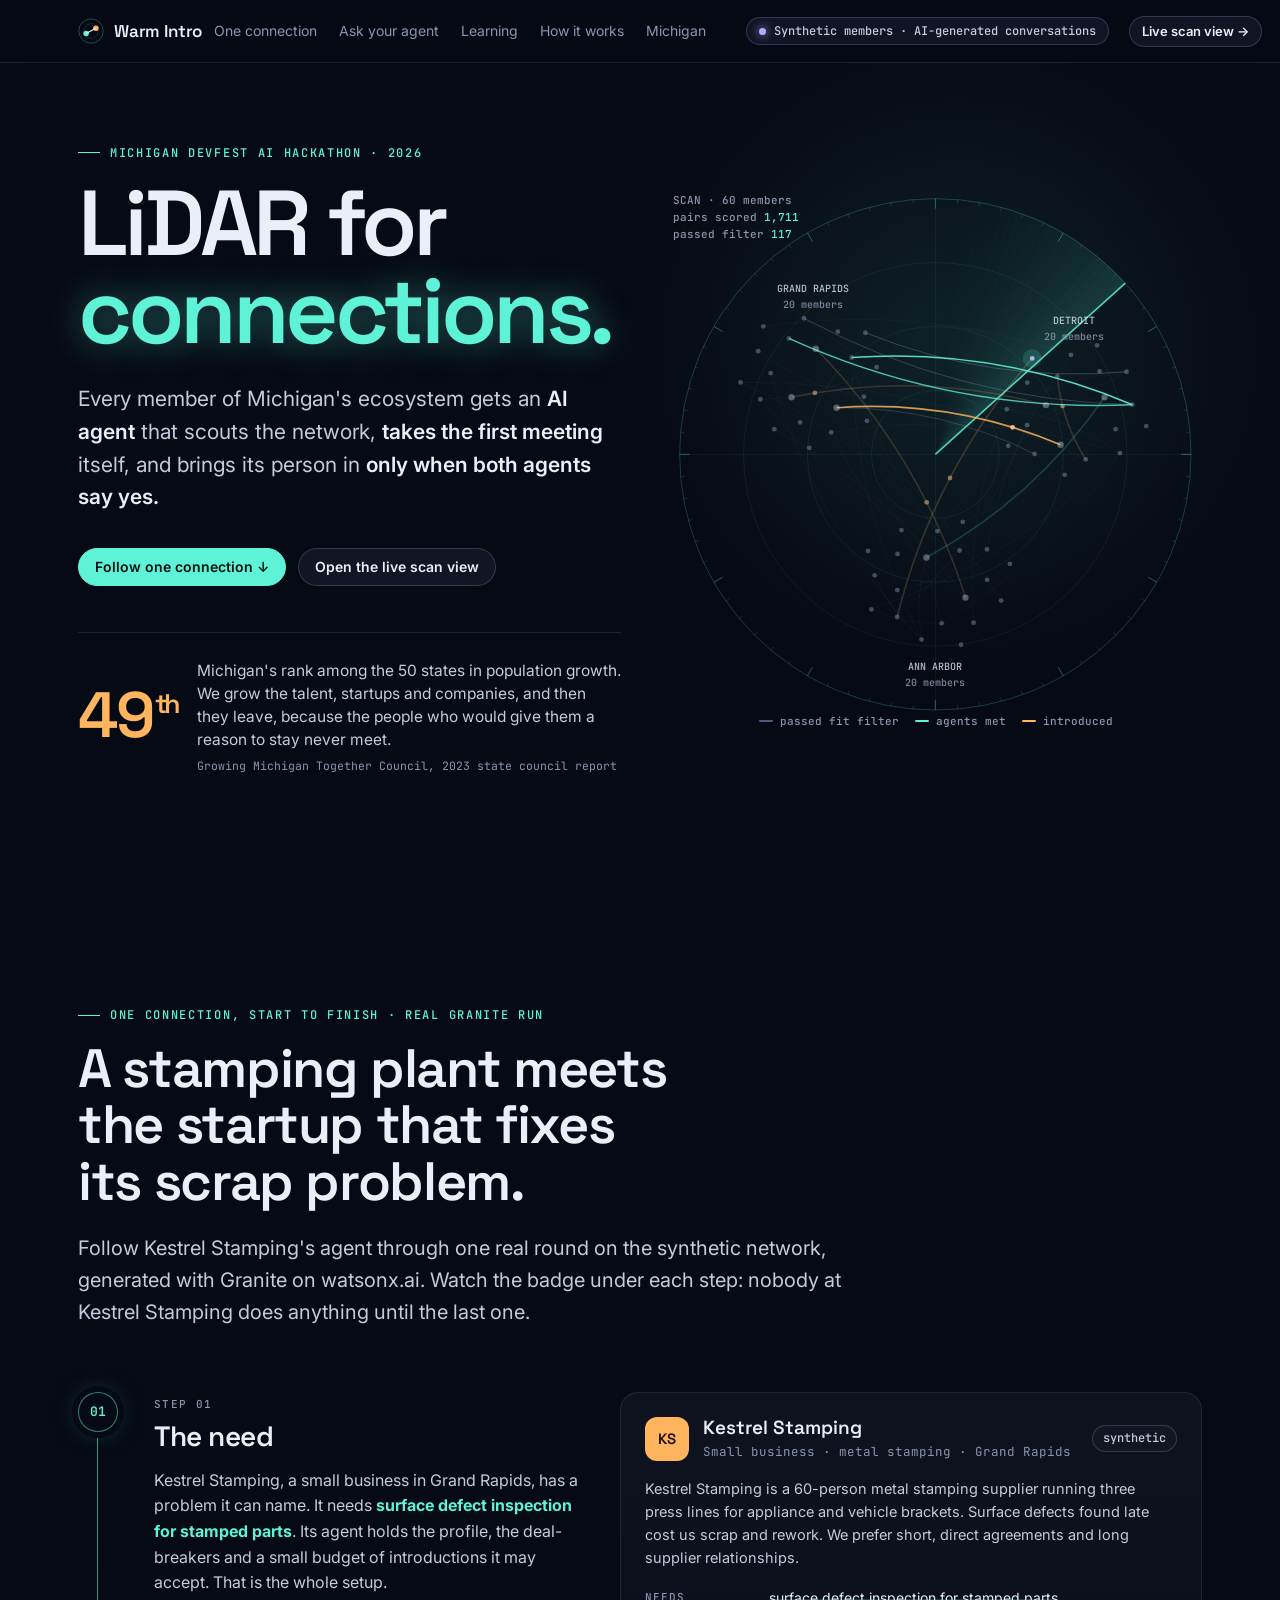
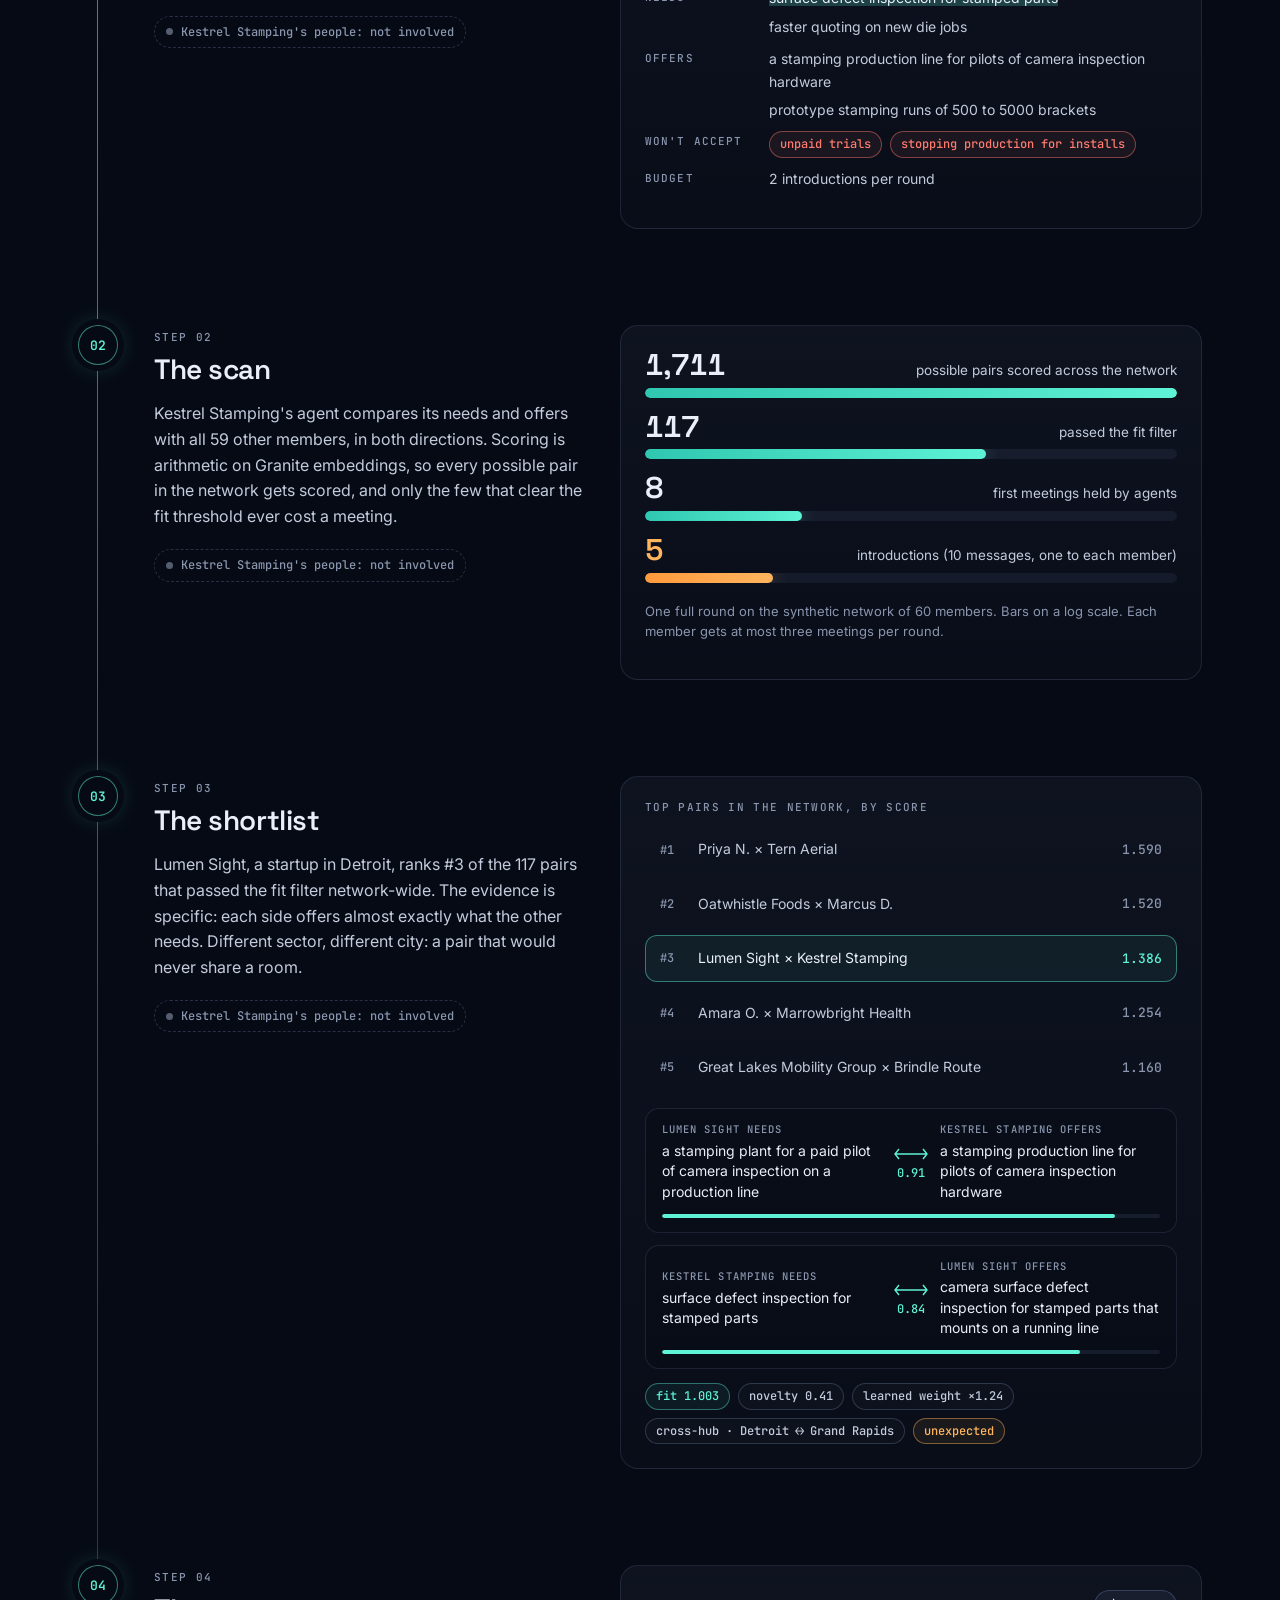
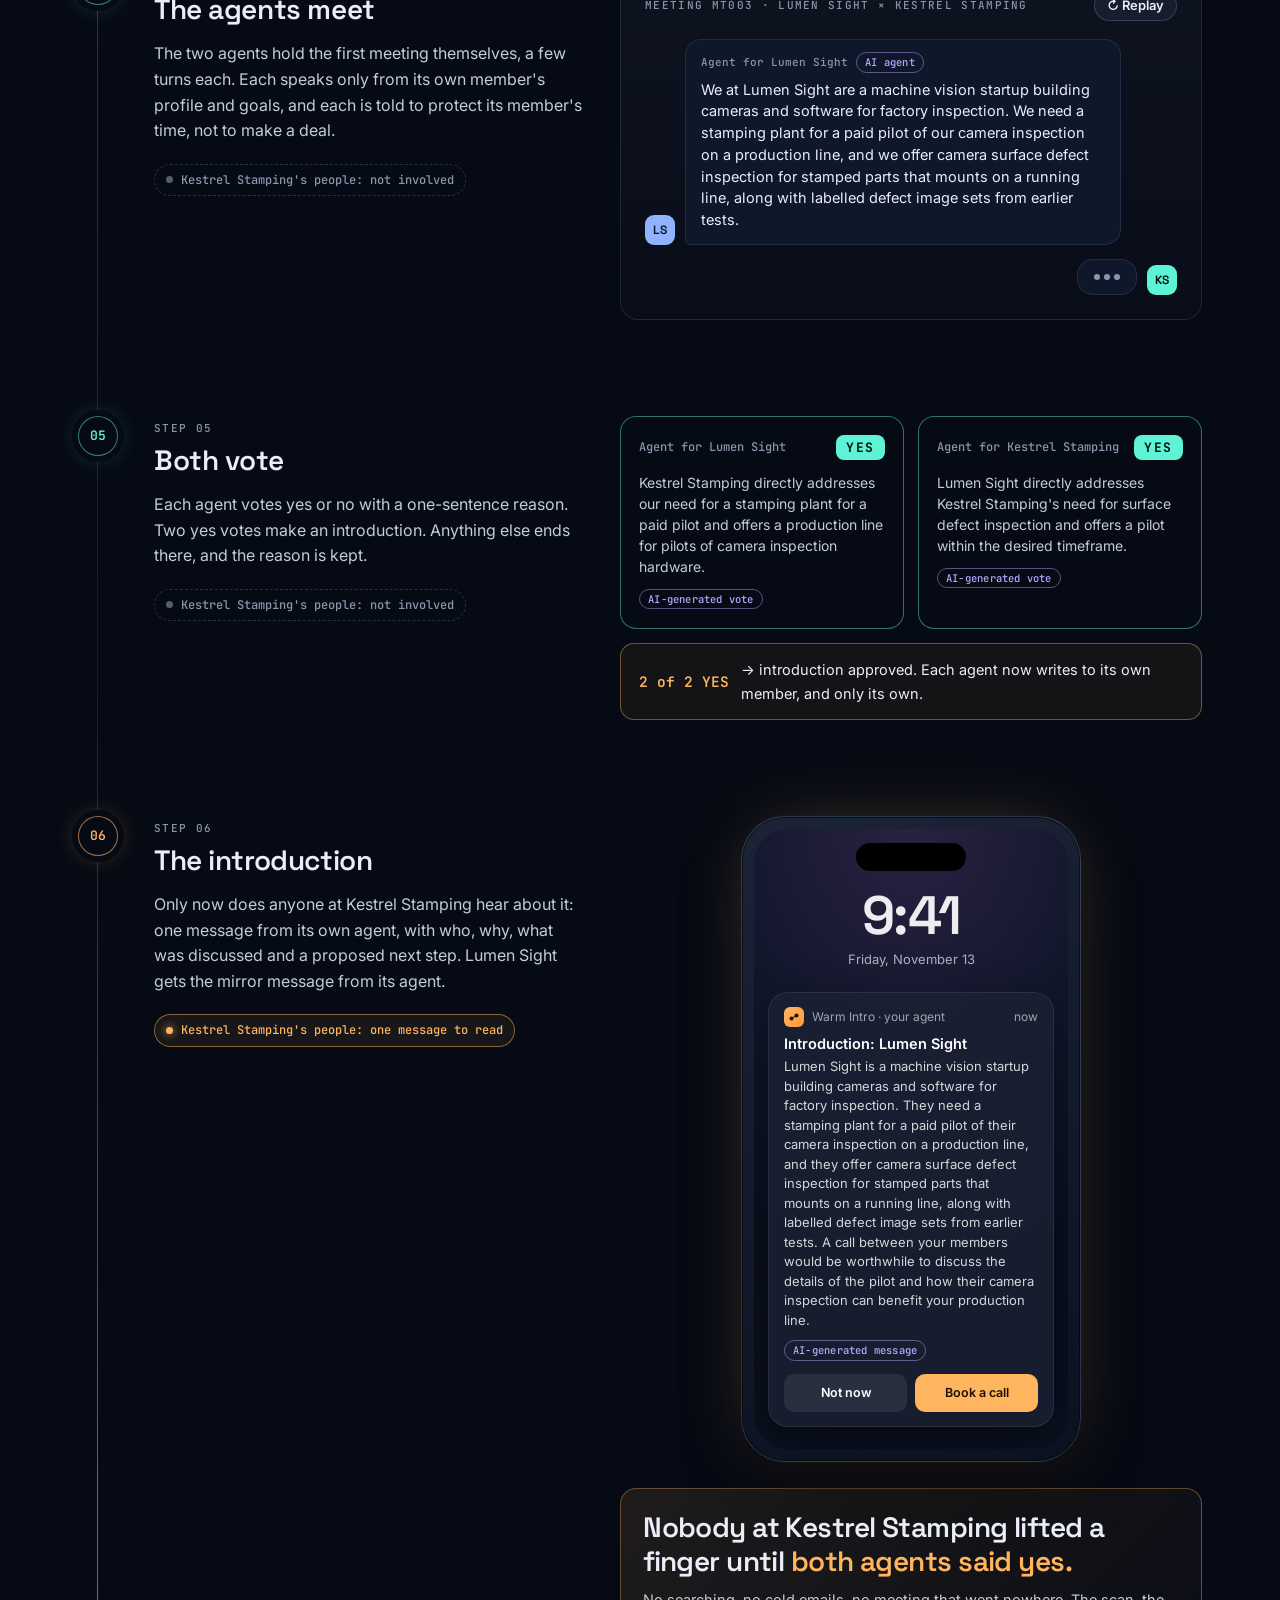
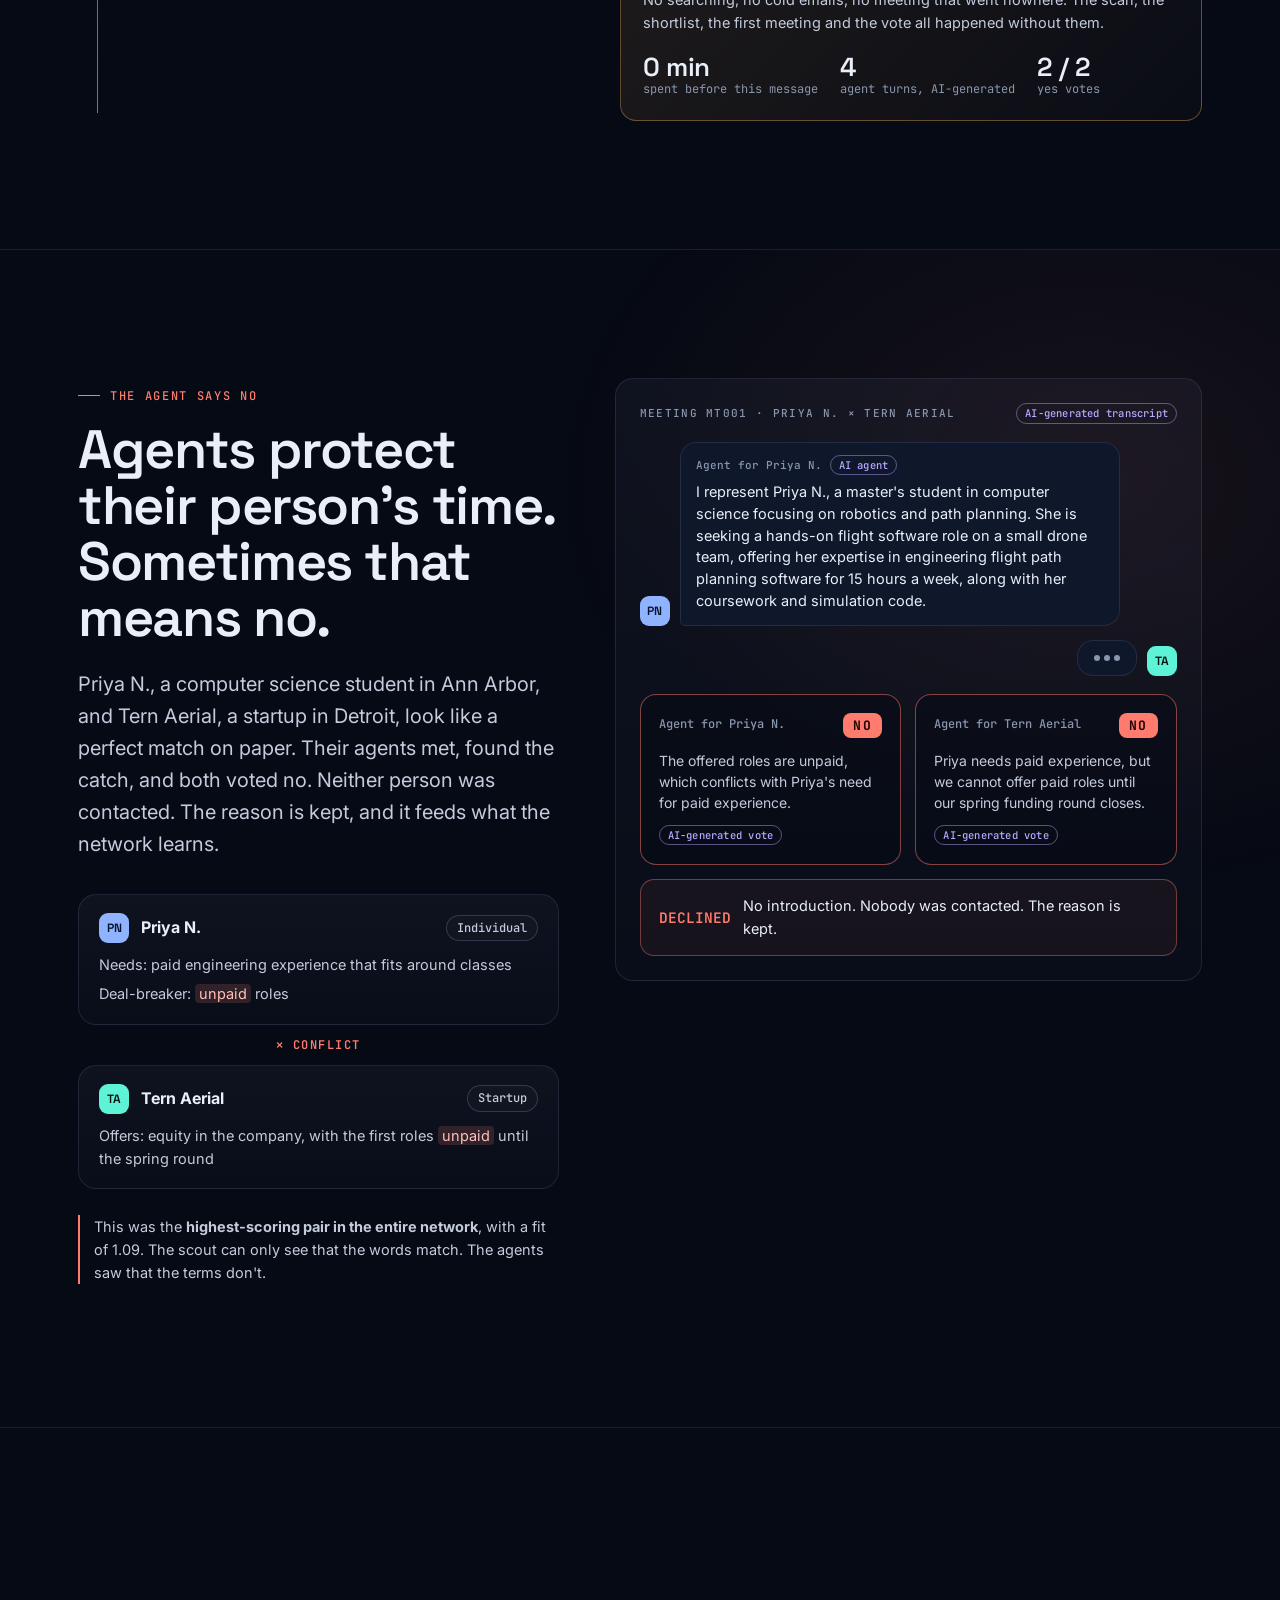
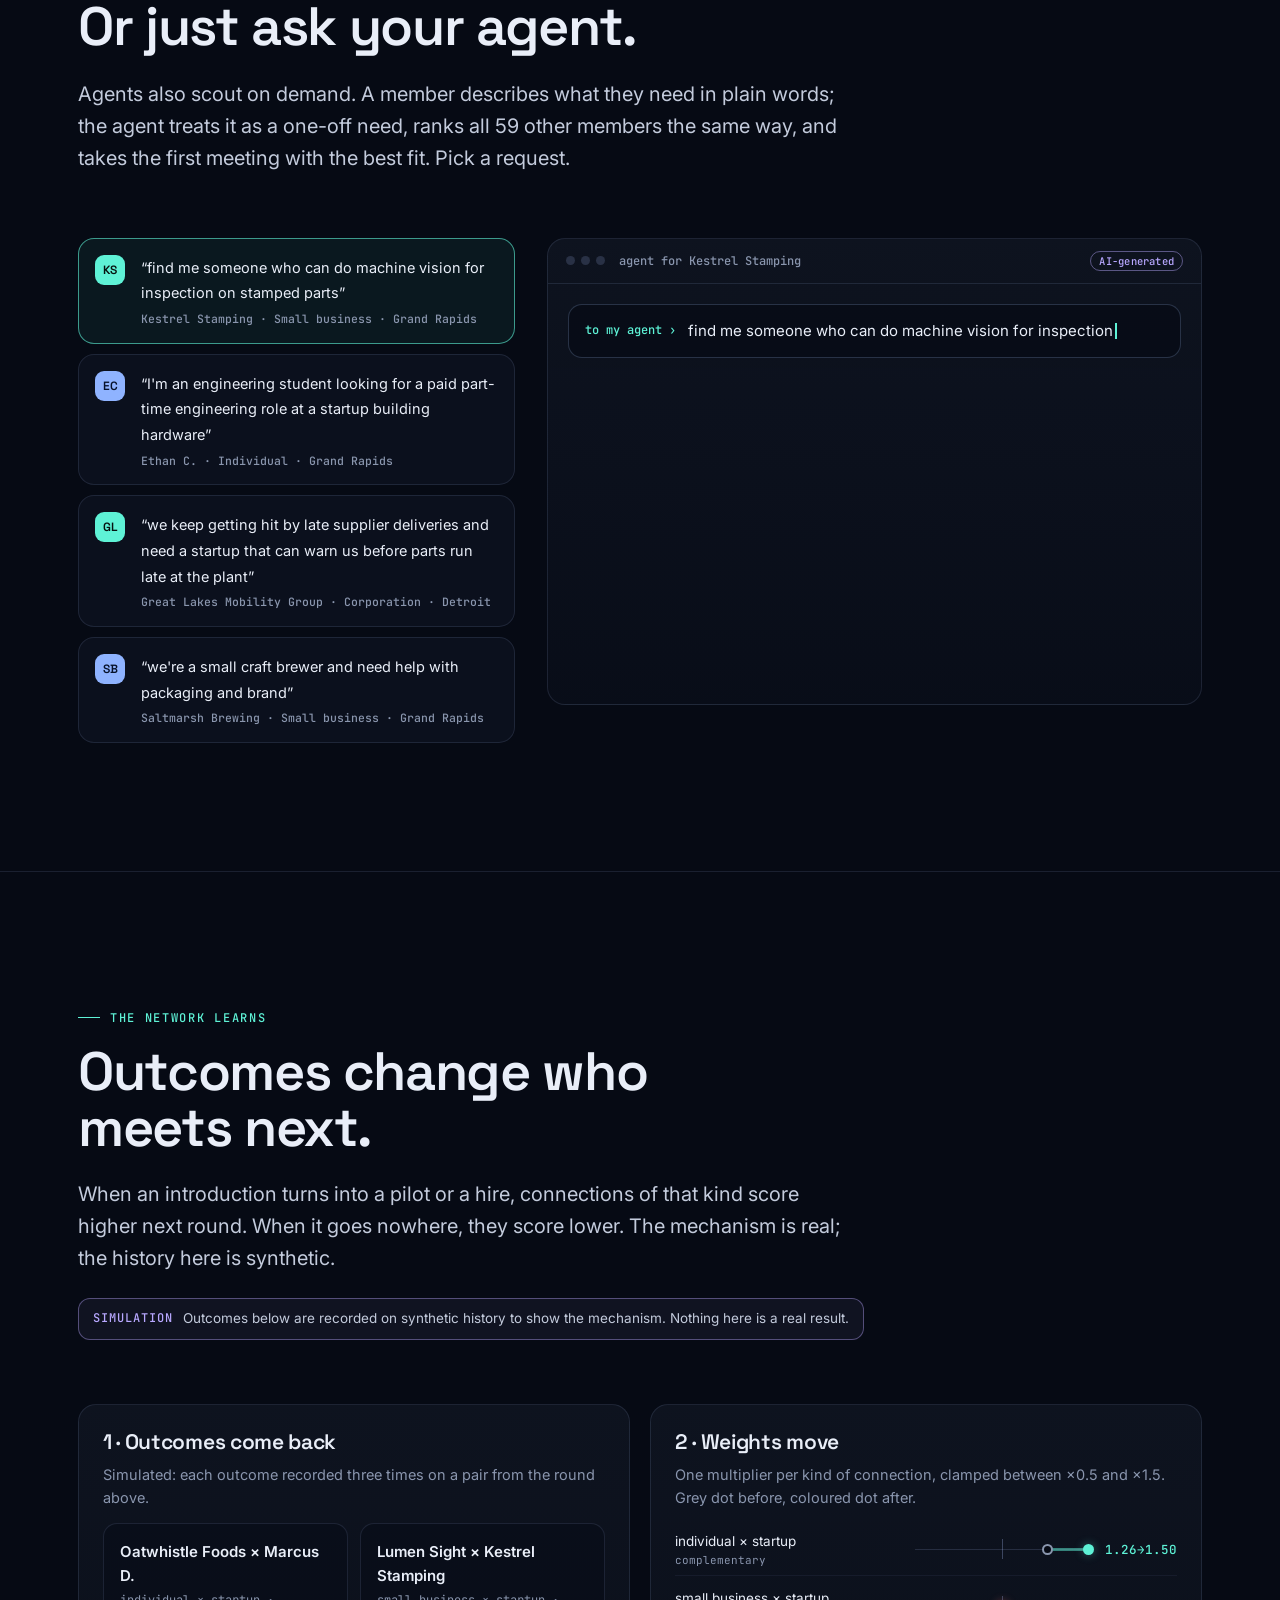
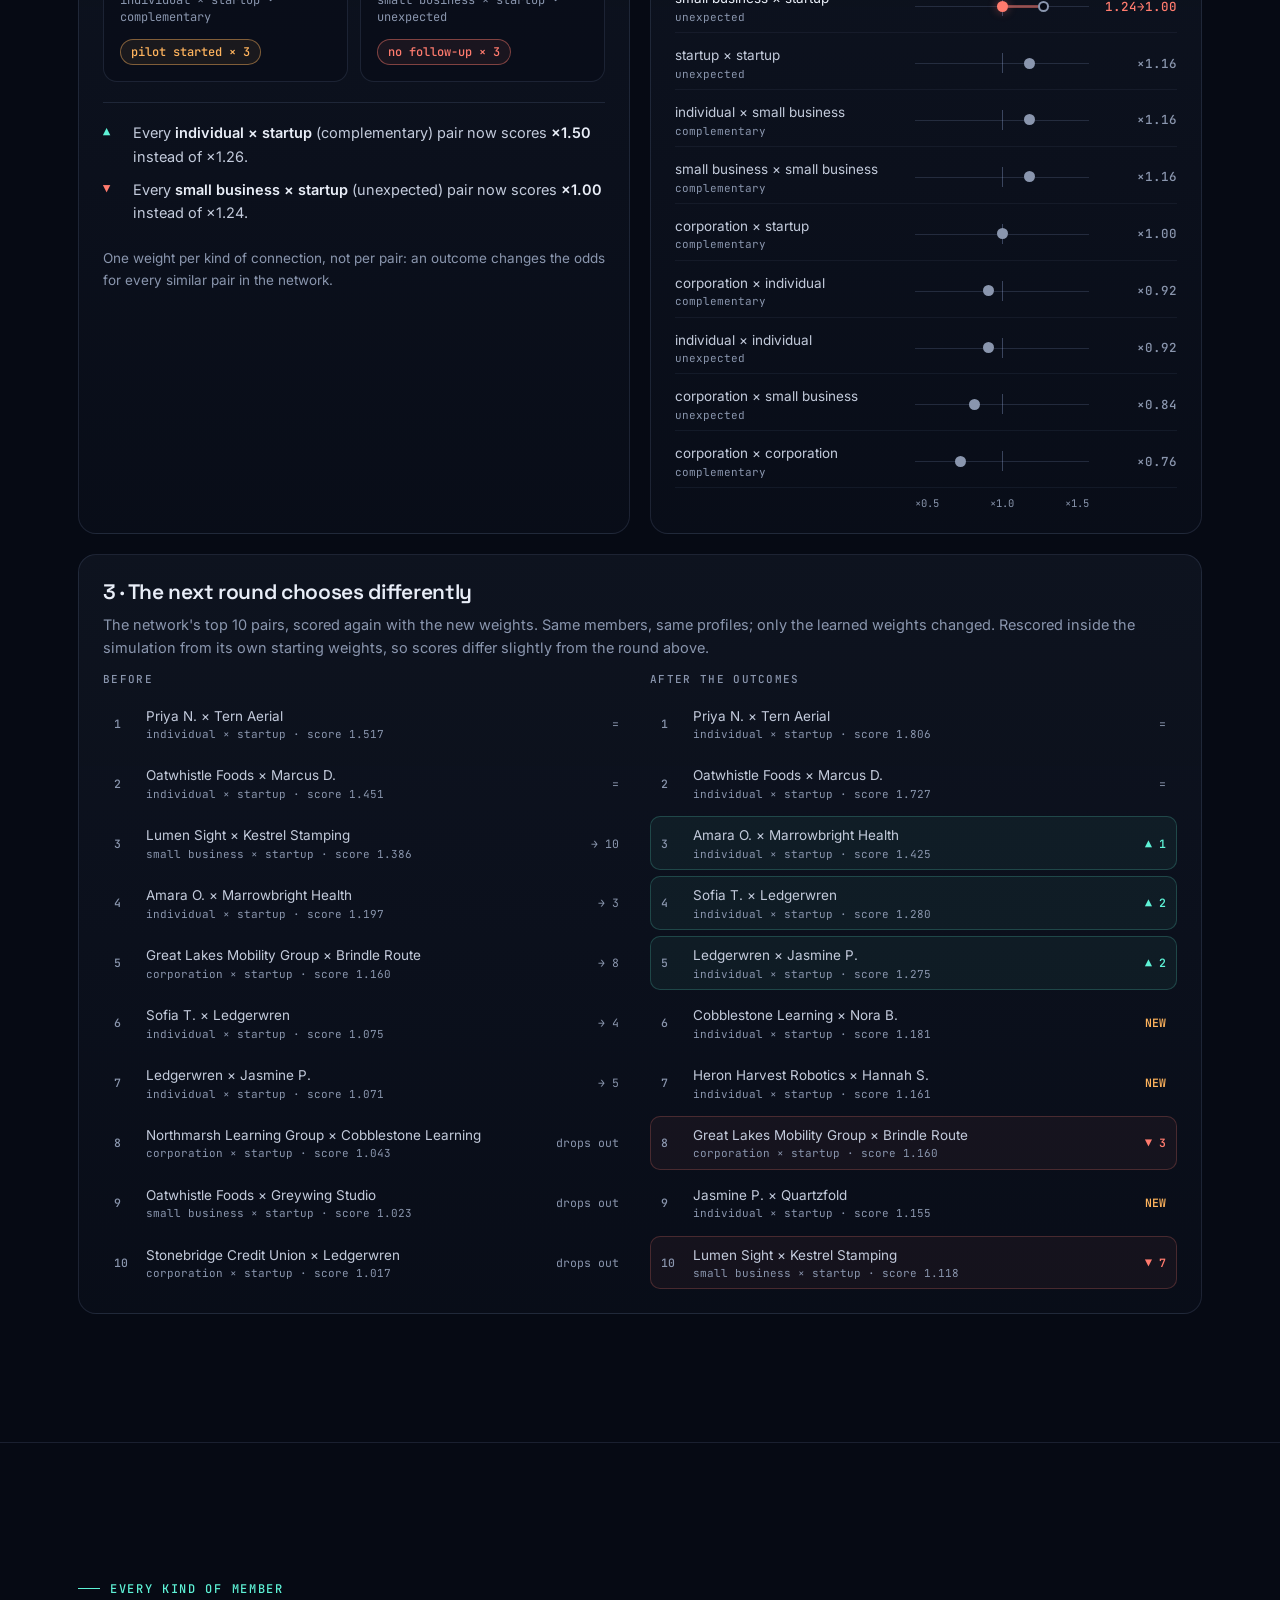
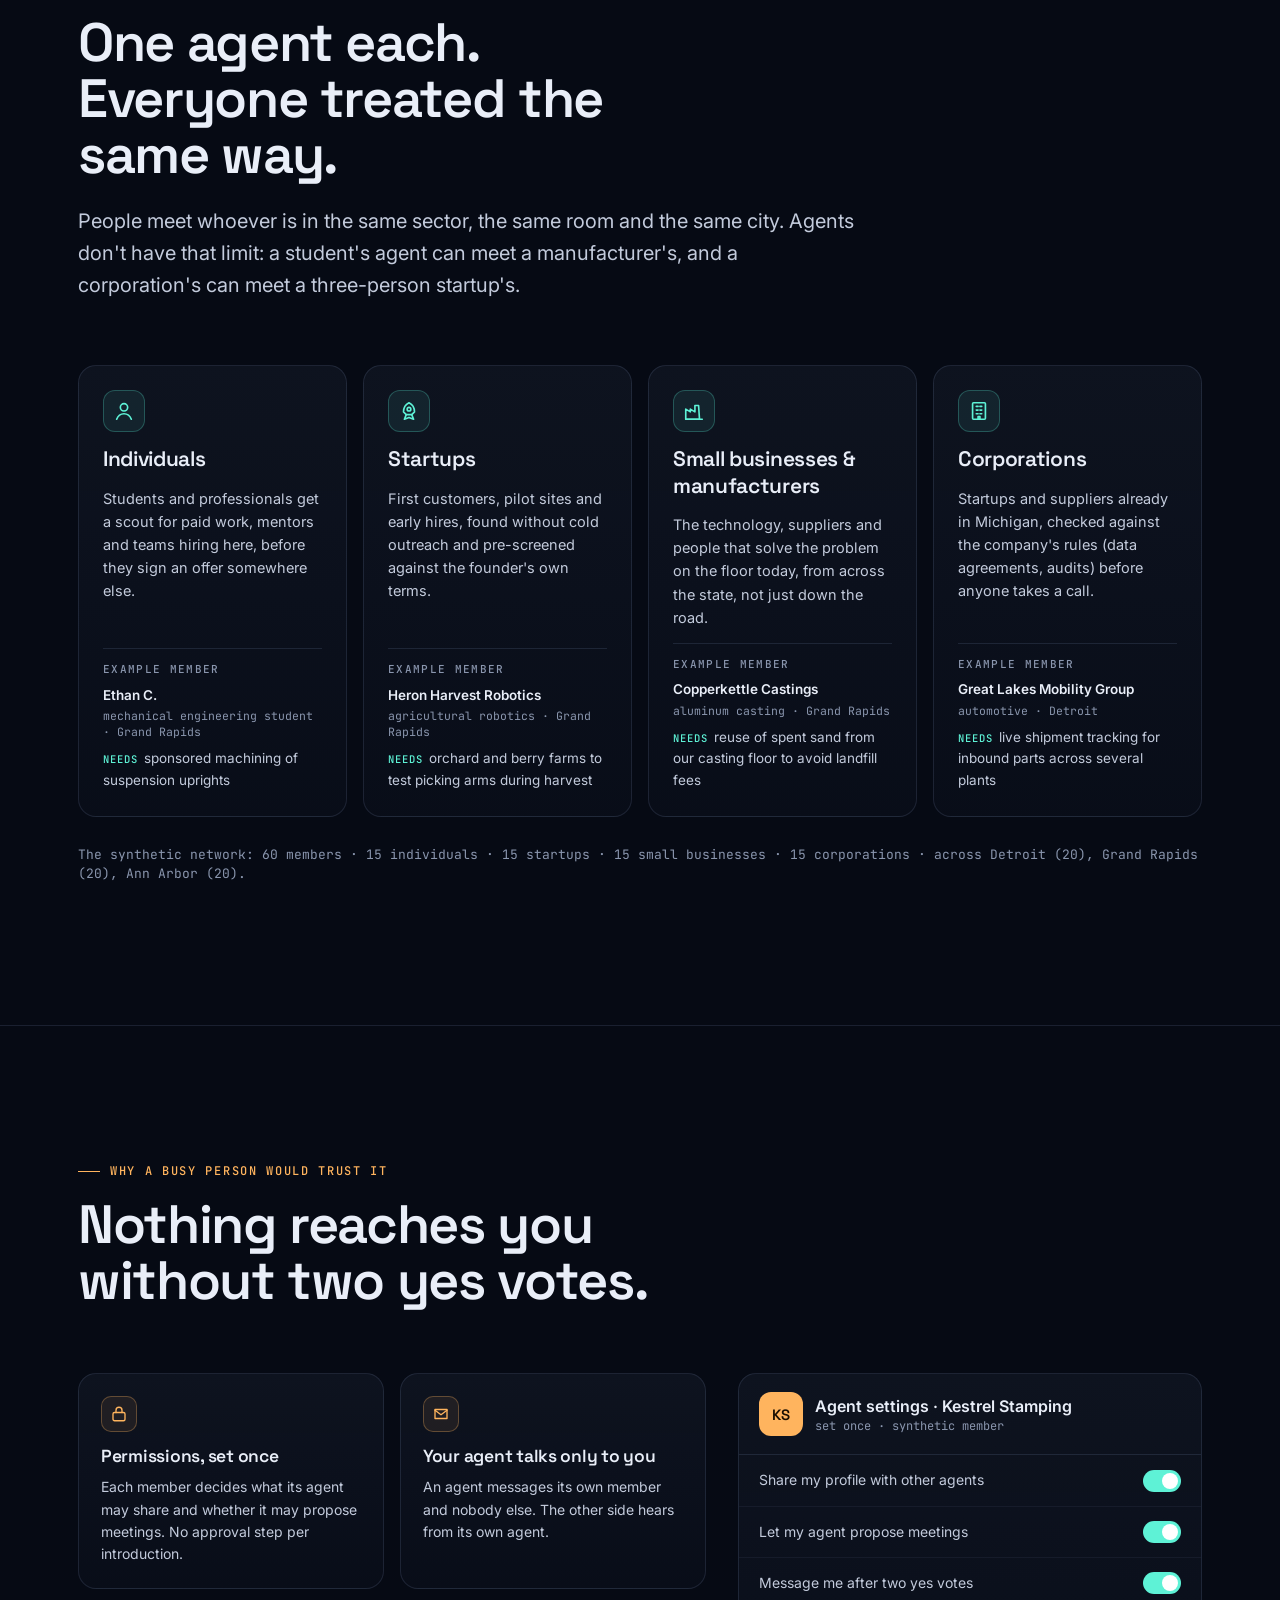
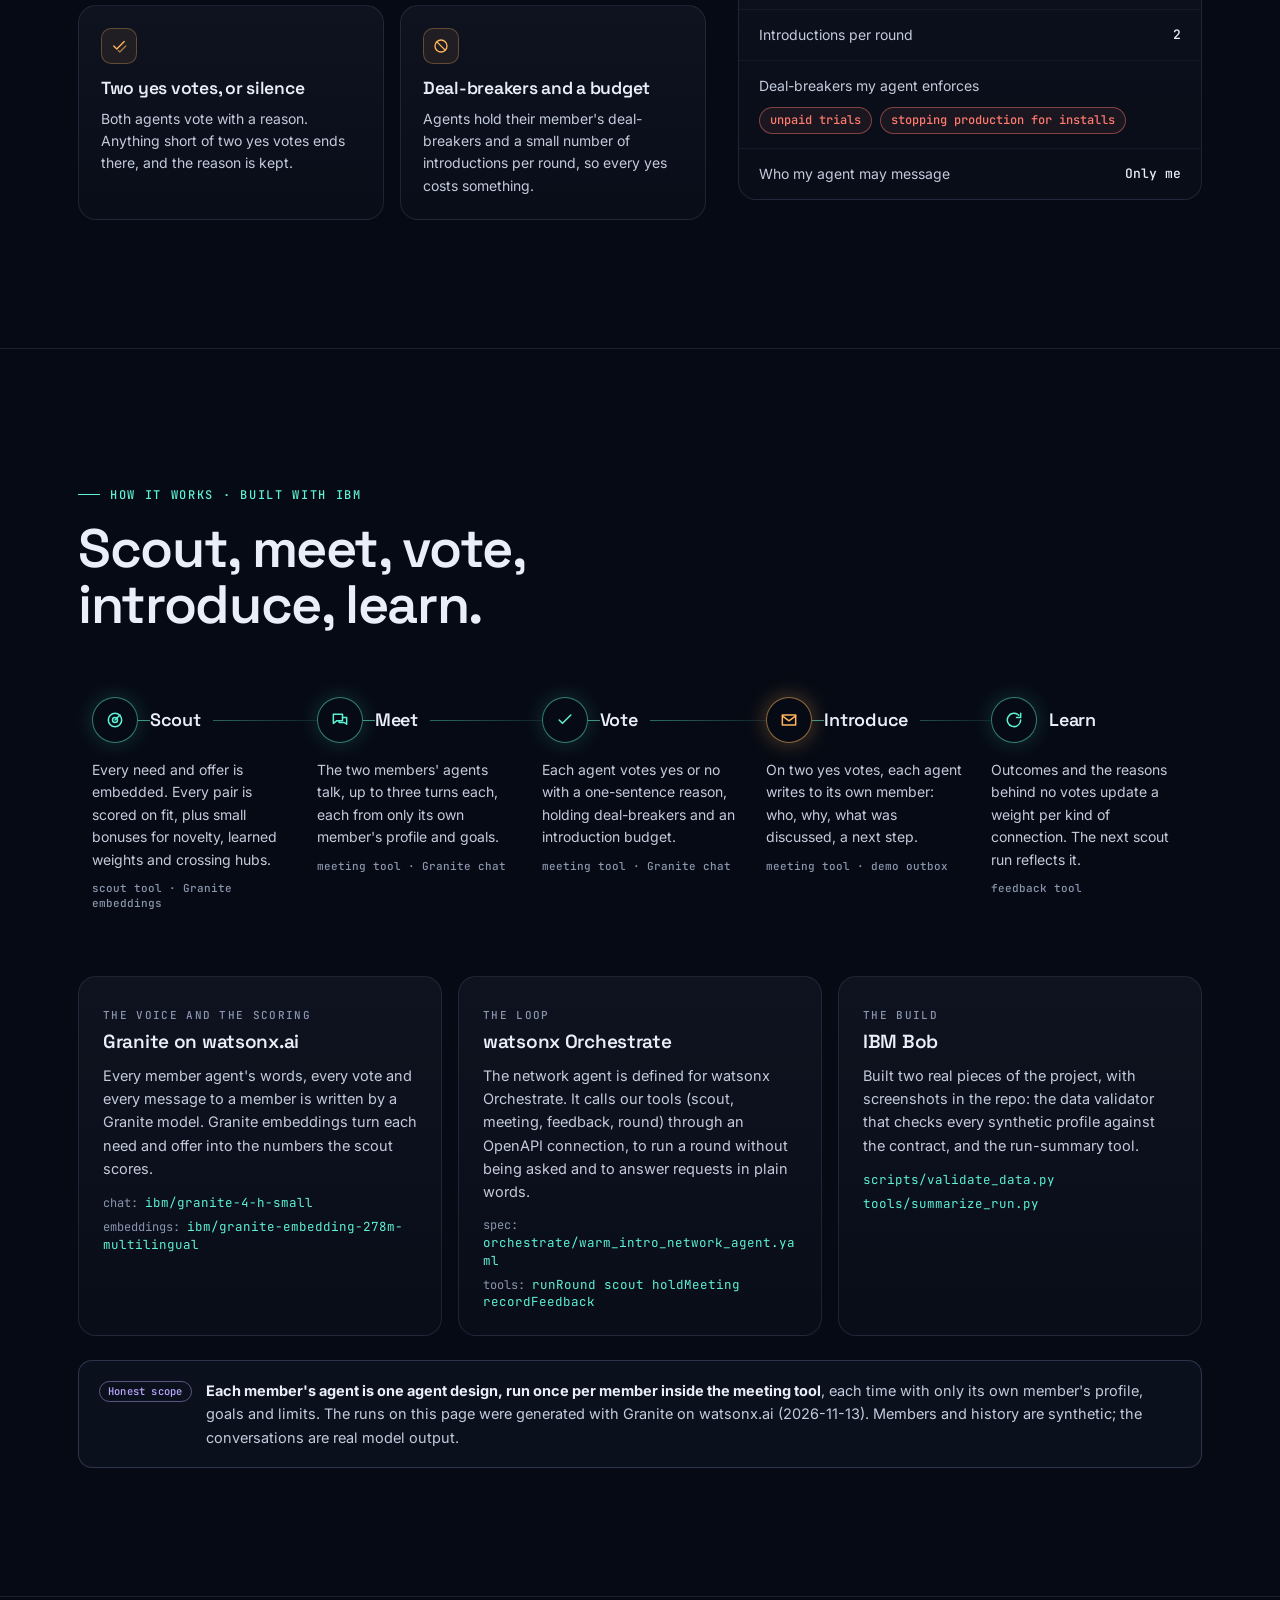
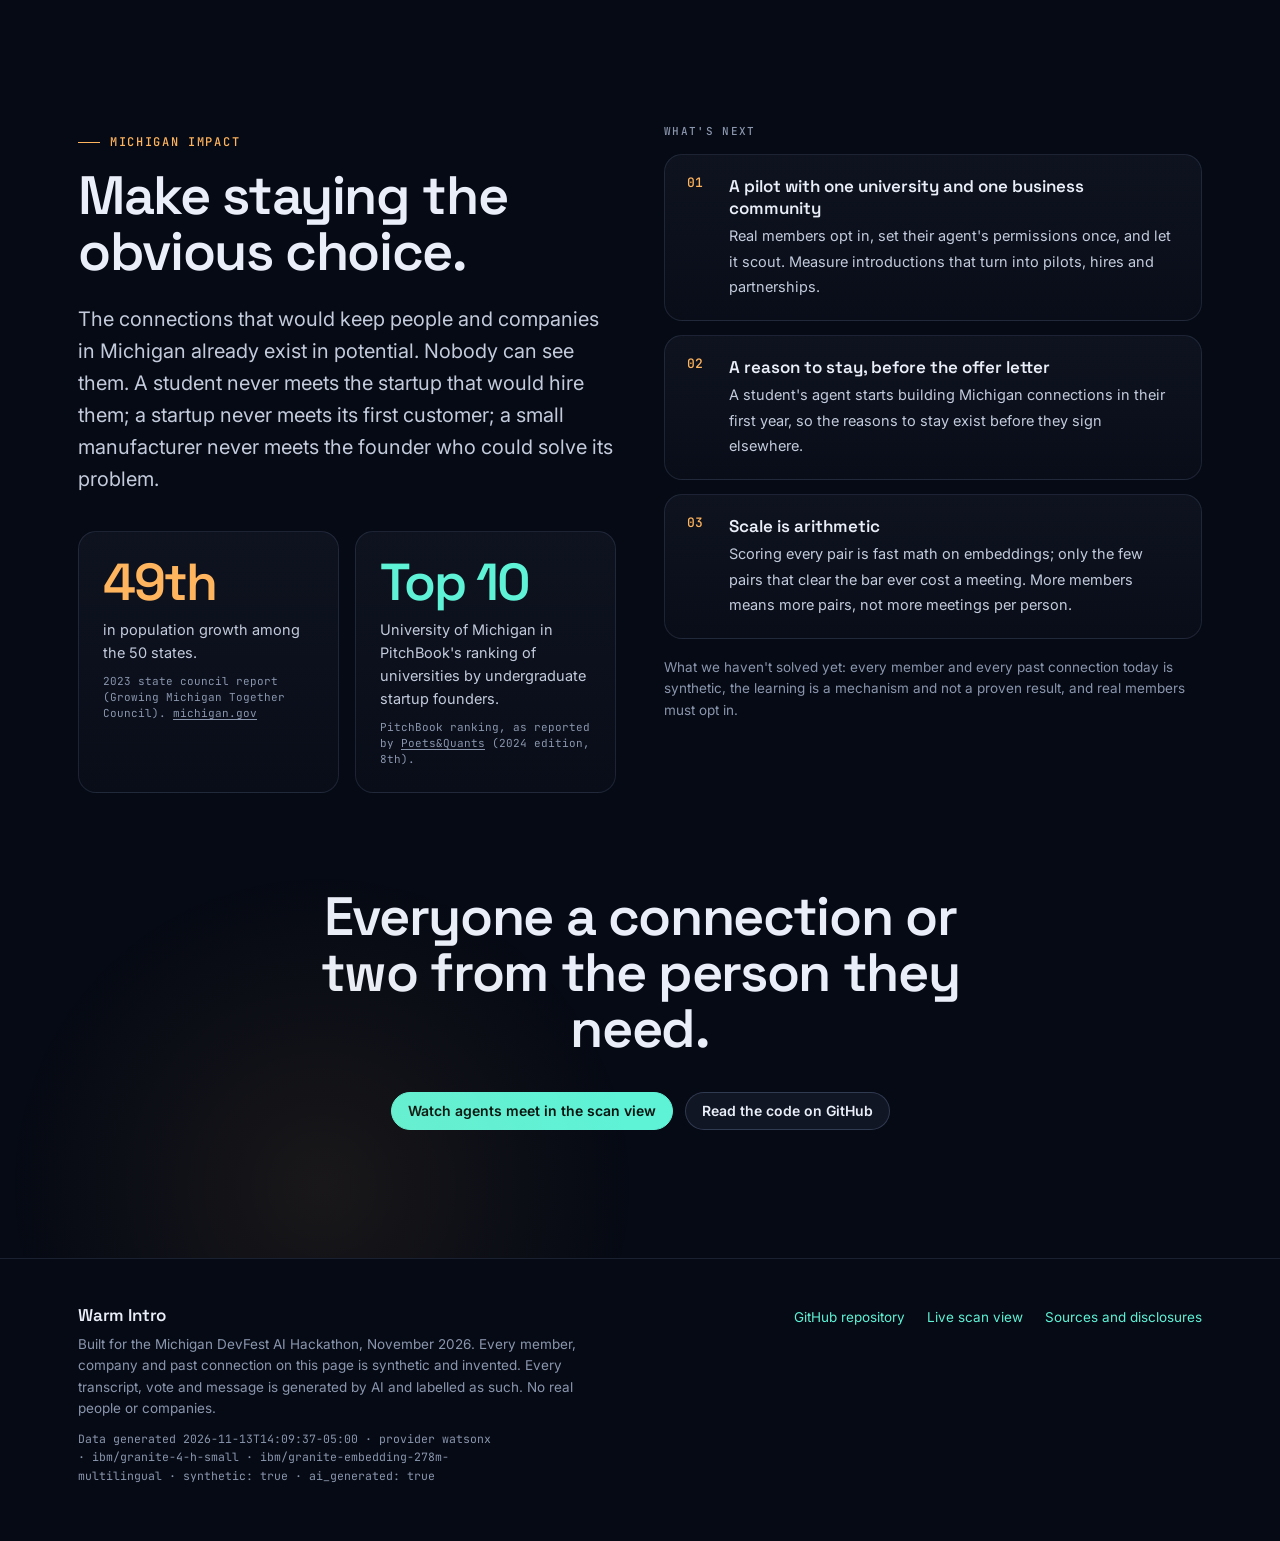
==== site/index.html @ f40772fe "Judge-facing product site (site/), GitHub Pages entry point Agent: sk-sohums-macbook-pro-5  Co-Autho" ====
<!doctype html>
<html lang="en">
<head>
<meta charset="utf-8">
<meta name="viewport" content="width=device-width, initial-scale=1">
<title>Warm Intro: LiDAR for connections</title>
<meta name="description" content="Every member of Michigan's ecosystem gets an AI agent that scouts, takes the first meeting, and brings its person in only when both agents say yes. Built on IBM Granite and watsonx Orchestrate. Synthetic members, AI-generated conversations.">
<meta name="theme-color" content="#060a14">
<link rel="icon" href="data:image/svg+xml,%3Csvg xmlns='http://www.w3.org/2000/svg' viewBox='0 0 32 32'%3E%3Crect width='32' height='32' rx='8' fill='%23060a14'/%3E%3Ccircle cx='10' cy='19' r='4' fill='%235ef2d6'/%3E%3Ccircle cx='22' cy='13' r='4' fill='%23ffb45e'/%3E%3Cpath d='M10 19 22 13' stroke='%23e9eef8' stroke-width='1.6'/%3E%3C/svg%3E">
<link rel="preconnect" href="https://fonts.googleapis.com">
<link rel="preconnect" href="https://fonts.gstatic.com" crossorigin>
<link rel="stylesheet" href="https://fonts.googleapis.com/css2?family=Inter:wght@400;500;600;700&family=JetBrains+Mono:wght@400;500;600;700&family=Space+Grotesk:wght@500;600;700&display=swap">
<link rel="stylesheet" href="css/site.css">
</head>
<body>
<a class="skip" href="#main">Skip to content</a>

<header class="topbar">
  <div class="wrap">
    <a class="brand" href="#top" aria-label="Warm Intro, back to top">
      <svg class="brand-mark" viewBox="0 0 32 32" aria-hidden="true"><circle cx="16" cy="16" r="15" fill="none" stroke="rgba(94,242,214,.35)"/><circle cx="16" cy="16" r="9" fill="none" stroke="rgba(94,242,214,.2)"/><circle cx="10" cy="19" r="3.4" fill="#5ef2d6"/><circle cx="22" cy="12.5" r="3.4" fill="#ffb45e"/><path d="M10 19 22 12.5" stroke="#e9eef8" stroke-width="1.4"/></svg>
      Warm Intro
    </a>
    <nav class="nav" aria-label="Sections">
      <a href="#connection">One connection</a>
      <a href="#ask">Ask your agent</a>
      <a href="#learning">Learning</a>
      <a href="#how">How it works</a>
      <a href="#impact">Michigan</a>
    </nav>
    <span class="spacer"></span>
    <span class="honesty" title="Every member, company and past connection is invented. Every transcript, vote and message is written by AI."><i aria-hidden="true"></i>Synthetic members · AI-generated conversations</span>
    <a class="btn small" href="../web/index.html">Live scan view →</a>
  </div>
</header>

<main id="main">

<!-- 1. Hero -->
<section class="hero" id="top">
  <div class="wrap">
    <div>
      <div class="eyebrow reveal">Michigan DevFest AI Hackathon · 2026</div>
      <h1 class="reveal d1">LiDAR for <span class="glow">connections.</span></h1>
      <p class="what reveal d2">Every member of Michigan's ecosystem gets an <strong>AI agent</strong> that scouts the network, <strong>takes the first meeting</strong> itself, and brings its person in <strong>only when both agents say yes.</strong></p>
      <div class="hero-cta reveal d3">
        <a class="btn primary" href="#connection">Follow one connection ↓</a>
        <a class="btn" href="../web/index.html">Open the live scan view</a>
      </div>
      <div class="hook reveal d3">
        <div class="big">49<sup>th</sup></div>
        <div>
          <p>Michigan's rank among the 50 states in population growth. We grow the talent, startups and companies, and then they leave, because the people who would give them a reason to stay never meet.</p>
          <cite>Growing Michigan Together Council, 2023 state council report</cite>
        </div>
      </div>
    </div>
    <div class="radar-box reveal d2" id="radarBox">
      <canvas id="radar" role="img" aria-label="A radar sweep over three Michigan hubs, Grand Rapids, Ann Arbor and Detroit, revealing members as dots and the connections agents found between them as lines."></canvas>
      <div class="radar-readout" id="radarReadout" aria-hidden="true"></div>
      <div class="radar-legend" aria-hidden="true">
        <span><i style="background:rgba(148,170,220,.5)"></i>passed fit filter</span>
        <span><i style="background:#5ef2d6"></i>agents met</span>
        <span><i style="background:#ffb45e"></i>introduced</span>
      </div>
    </div>
  </div>
</section>

<!-- 2. One connection -->
<section class="section" id="connection">
  <div class="wrap">
    <div class="section-head">
      <div class="eyebrow reveal">One connection, start to finish · real Granite run</div>
      <h2 class="reveal d1" id="storyTitle">A stamping plant meets the startup that fixes its scrap problem.</h2>
      <p class="lede reveal d2" id="storyLede"></p>
    </div>
    <div class="steps" id="steps"></div>
  </div>
</section>

<!-- 3. The agent says no -->
<section class="section declined" id="no">
  <div class="wrap">
    <div class="no-grid">
      <div>
        <div class="eyebrow no reveal">The agent says no</div>
        <h2 class="reveal d1">Agents protect their person's time. Sometimes that means no.</h2>
        <p class="lede reveal d2" id="noLede"></p>
        <div class="clash reveal d3" id="clash"></div>
        <p class="top-score reveal" id="topScore" hidden></p>
      </div>
      <div class="reveal d2" id="noMeeting"></div>
    </div>
  </div>
</section>

<!-- 4. Ask your agent -->
<section class="section" id="ask">
  <div class="wrap">
    <div class="section-head">
      <div class="eyebrow reveal">On request</div>
      <h2 class="reveal d1">Or just ask your agent.</h2>
      <p class="lede reveal d2">Agents also scout on demand. A member describes what they need in plain words; the agent treats it as a one-off need, ranks all 59 other members the same way, and takes the first meeting with the best fit. Pick a request.</p>
    </div>
    <div class="ask-grid">
      <div class="prompts reveal" id="prompts" role="group" aria-label="Preset requests"></div>
      <div class="card console reveal d1">
        <div class="console-bar"><span class="dots" aria-hidden="true"><i></i><i></i><i></i></span><span id="consoleTitle">agent console</span><span class="spacer" style="flex:1"></span><span class="ai-tag">AI-generated</span></div>
        <div class="console-body" id="console" aria-live="polite"></div>
      </div>
    </div>
  </div>
</section>

<!-- 5. Learning -->
<section class="section" id="learning">
  <div class="wrap">
    <div class="section-head">
      <div class="eyebrow reveal">The network learns</div>
      <h2 class="reveal d1">Outcomes change who meets next.</h2>
      <p class="lede reveal d2">When an introduction turns into a pilot or a hire, connections of that kind score higher next round. When it goes nowhere, they score lower. The mechanism is real; the history here is synthetic.</p>
      <div class="sim-banner reveal d3"><b>Simulation</b> Outcomes below are recorded on synthetic history to show the mechanism. Nothing here is a real result.</div>
    </div>
    <div id="learn"></div>
  </div>
</section>

<!-- 6. Every kind of member -->
<section class="section" id="members">
  <div class="wrap">
    <div class="section-head">
      <div class="eyebrow reveal">Every kind of member</div>
      <h2 class="reveal d1">One agent each. Everyone treated the same way.</h2>
      <p class="lede reveal d2">People meet whoever is in the same sector, the same room and the same city. Agents don't have that limit: a student's agent can meet a manufacturer's, and a corporation's can meet a three-person startup's.</p>
    </div>
    <div class="kinds" id="kinds"></div>
    <p class="counts reveal" id="counts"></p>
  </div>
</section>

<!-- 7. Trust -->
<section class="section" id="trust">
  <div class="wrap">
    <div class="section-head">
      <div class="eyebrow warm reveal">Why a busy person would trust it</div>
      <h2 class="reveal d1">Nothing reaches you without two yes votes.</h2>
    </div>
    <div class="trust-grid">
      <div class="rules">
        <div class="card rule reveal">
          <div class="icon"><svg viewBox="0 0 24 24" fill="none" stroke="currentColor" stroke-width="1.8" stroke-linecap="round" stroke-linejoin="round" aria-hidden="true"><rect x="4" y="10" width="16" height="11" rx="2"/><path d="M8 10V7a4 4 0 0 1 8 0v3"/></svg></div>
          <h3>Permissions, set once</h3>
          <p>Each member decides what its agent may share and whether it may propose meetings. No approval step per introduction.</p>
        </div>
        <div class="card rule reveal d1">
          <div class="icon"><svg viewBox="0 0 24 24" fill="none" stroke="currentColor" stroke-width="1.8" stroke-linecap="round" stroke-linejoin="round" aria-hidden="true"><path d="M4 6h16v12H4z"/><path d="m4 7 8 6 8-6"/></svg></div>
          <h3>Your agent talks only to you</h3>
          <p>An agent messages its own member and nobody else. The other side hears from its own agent.</p>
        </div>
        <div class="card rule reveal d2">
          <div class="icon"><svg viewBox="0 0 24 24" fill="none" stroke="currentColor" stroke-width="1.8" stroke-linecap="round" stroke-linejoin="round" aria-hidden="true"><path d="m5 12 4 4L19 6"/><path d="m11 18 2 2 8-8" opacity=".6"/></svg></div>
          <h3>Two yes votes, or silence</h3>
          <p>Both agents vote with a reason. Anything short of two yes votes ends there, and the reason is kept.</p>
        </div>
        <div class="card rule reveal d3">
          <div class="icon"><svg viewBox="0 0 24 24" fill="none" stroke="currentColor" stroke-width="1.8" stroke-linecap="round" stroke-linejoin="round" aria-hidden="true"><circle cx="12" cy="12" r="8"/><path d="M6.5 6.5 17.5 17.5"/></svg></div>
          <h3>Deal-breakers and a budget</h3>
          <p>Agents hold their member's deal-breakers and a small number of introductions per round, so every yes costs something.</p>
        </div>
      </div>
      <div class="card settings reveal d1" id="settings"></div>
    </div>
  </div>
</section>

<!-- 8. How it works -->
<section class="section" id="how">
  <div class="wrap">
    <div class="section-head">
      <div class="eyebrow reveal">How it works · built with IBM</div>
      <h2 class="reveal d1">Scout, meet, vote, introduce, learn.</h2>
    </div>
    <div class="pipeline reveal" id="pipeline">
      <div class="pipe">
        <div class="pnode"><span class="pcirc"><svg viewBox="0 0 24 24" fill="none" stroke="currentColor" stroke-width="1.8" stroke-linecap="round" aria-hidden="true"><circle cx="12" cy="12" r="8"/><circle cx="12" cy="12" r="3"/><path d="M12 12 18 6"/></svg></span><h3>Scout</h3></div>
        <p>Every need and offer is embedded. Every pair is scored on fit, plus small bonuses for novelty, learned weights and crossing hubs.</p>
        <div class="who">scout tool · Granite embeddings</div>
      </div>
      <div class="pipe">
        <div class="pnode"><span class="pcirc"><svg viewBox="0 0 24 24" fill="none" stroke="currentColor" stroke-width="1.8" stroke-linecap="round" stroke-linejoin="round" aria-hidden="true"><path d="M4 5h11v8H8l-4 3z"/><path d="M15 9h5v8l-3-2h-6v-2"/></svg></span><h3>Meet</h3></div>
        <p>The two members' agents talk, up to three turns each, each from only its own member's profile and goals.</p>
        <div class="who">meeting tool · Granite chat</div>
      </div>
      <div class="pipe">
        <div class="pnode"><span class="pcirc"><svg viewBox="0 0 24 24" fill="none" stroke="currentColor" stroke-width="1.8" stroke-linecap="round" stroke-linejoin="round" aria-hidden="true"><path d="m5 12 4 4L19 6"/></svg></span><h3>Vote</h3></div>
        <p>Each agent votes yes or no with a one-sentence reason, holding deal-breakers and an introduction budget.</p>
        <div class="who">meeting tool · Granite chat</div>
      </div>
      <div class="pipe warm">
        <div class="pnode"><span class="pcirc"><svg viewBox="0 0 24 24" fill="none" stroke="currentColor" stroke-width="1.8" stroke-linecap="round" stroke-linejoin="round" aria-hidden="true"><path d="M4 6h16v12H4z"/><path d="m4 7 8 6 8-6"/></svg></span><h3>Introduce</h3></div>
        <p>On two yes votes, each agent writes to its own member: who, why, what was discussed, a next step.</p>
        <div class="who">meeting tool · demo outbox</div>
      </div>
      <div class="pipe">
        <div class="pnode"><span class="pcirc"><svg viewBox="0 0 24 24" fill="none" stroke="currentColor" stroke-width="1.8" stroke-linecap="round" stroke-linejoin="round" aria-hidden="true"><path d="M20 12a8 8 0 1 1-2.3-5.7"/><path d="M20 4v5h-5"/></svg></span><h3>Learn</h3></div>
        <p>Outcomes and the reasons behind no votes update a weight per kind of connection. The next scout run reflects it.</p>
        <div class="who">feedback tool</div>
      </div>
    </div>
    <div class="stack" id="stack"></div>
    <div class="honest-note reveal" id="honestNote"></div>
  </div>
</section>

<!-- 9. Michigan impact -->
<section class="section impact" id="impact">
  <div class="wrap">
    <div class="impact-grid">
      <div>
        <div class="eyebrow warm reveal">Michigan impact</div>
        <h2 class="reveal d1">Make staying the obvious choice.</h2>
        <p class="lede reveal d2">The connections that would keep people and companies in Michigan already exist in potential. Nobody can see them. A student never meets the startup that would hire them; a startup never meets its first customer; a small manufacturer never meets the founder who could solve its problem.</p>
        <div class="stats">
          <div class="card stat reveal">
            <div class="n">49th</div>
            <p>in population growth among the 50 states.</p>
            <cite>2023 state council report (Growing Michigan Together Council). <a href="https://www.michigan.gov/leo/news/2023/12/14/growing-michigan-together-council-submits-population-growth-strategy-recommendations" rel="noopener">michigan.gov</a></cite>
          </div>
          <div class="card stat reveal d1">
            <div class="n scan">Top 10</div>
            <p>University of Michigan in PitchBook's ranking of universities by undergraduate startup founders.</p>
            <cite>PitchBook ranking, as reported by <a href="https://poetsandquantsforundergrads.com/news/pitchbooks-2024-top-universities-ranked-by-undergrad-founders/4/" rel="noopener">Poets&amp;Quants</a> (2024 edition, 8th).</cite>
          </div>
        </div>
      </div>
      <div>
        <div class="label-sm reveal" style="margin-bottom:16px">What's next</div>
        <ol class="next">
          <li class="card reveal"><b>A pilot with one university and one business community</b><span>Real members opt in, set their agent's permissions once, and let it scout. Measure introductions that turn into pilots, hires and partnerships.</span></li>
          <li class="card reveal d1"><b>A reason to stay, before the offer letter</b><span>A student's agent starts building Michigan connections in their first year, so the reasons to stay exist before they sign elsewhere.</span></li>
          <li class="card reveal d2"><b>Scale is arithmetic</b><span>Scoring every pair is fast math on embeddings; only the few pairs that clear the bar ever cost a meeting. More members means more pairs, not more meetings per person.</span></li>
        </ol>
        <p class="unsolved reveal">What we haven't solved yet: every member and every past connection today is synthetic, the learning is a mechanism and not a proven result, and real members must opt in.</p>
      </div>
    </div>
    <div class="closing">
      <h2 class="reveal">Everyone a connection or two from the person they need.</h2>
      <div class="hero-cta reveal d1">
        <a class="btn primary" href="../web/index.html">Watch agents meet in the scan view</a>
        <a class="btn" href="https://github.com/Sohum-Kapoor/warm-intro" rel="noopener">Read the code on GitHub</a>
      </div>
    </div>
  </div>
</section>

</main>

<footer class="site">
  <div class="wrap">
    <div>
      <a class="brand" href="#top">Warm Intro</a>
      <p>Built for the Michigan DevFest AI Hackathon, November 2026. Every member, company and past connection on this page is synthetic and invented. Every transcript, vote and message is generated by AI and labelled as such. No real people or companies.</p>
      <p class="meta" id="dataMeta"></p>
    </div>
    <div class="links">
      <a href="https://github.com/Sohum-Kapoor/warm-intro" rel="noopener">GitHub repository</a>
      <a href="../web/index.html">Live scan view</a>
      <a href="https://github.com/Sohum-Kapoor/warm-intro/blob/main/SOURCES.md" rel="noopener">Sources and disclosures</a>
    </div>
  </div>
</footer>

<!-- Data: real run data first, dev fallback (and full member profiles) second. -->
<script src="data/site_data.js"></script>
<script src="data/dev_fallback.js"></script>
<script src="js/core.js"></script>
<script src="js/hero.js"></script>
<script src="js/story.js"></script>
<script src="js/ask.js"></script>
<script src="js/learn.js"></script>
<script src="js/sections.js"></script>
<script>WI.start();</script>
</body>
</html>
---- site/css/site.css ----
/* Warm Intro — judge-facing site. Night-blue base, luminous scan accent, warm accent for introductions. */
:root {
  --bg: #060a14;
  --bg-2: #0a1020;
  --bg-3: #0f172b;
  --panel: rgba(148, 170, 220, 0.045);
  --panel-2: rgba(148, 170, 220, 0.08);
  --line: rgba(148, 170, 220, 0.14);
  --line-2: rgba(148, 170, 220, 0.24);
  --text: #e9eef8;
  --text-2: #c3cbdc;
  --muted: #8a96ae;
  --scan: #5ef2d6;
  --scan-2: #2fc7b0;
  --scan-glow: rgba(94, 242, 214, 0.35);
  --warm: #ffb45e;
  --warm-2: #ff9a3d;
  --warm-glow: rgba(255, 180, 94, 0.32);
  --no: #ff7b6e;
  --ai: #b8a8ff;
  --radius: 18px;
  --radius-sm: 12px;
  --maxw: 1180px;
  --display: "Space Grotesk", ui-sans-serif, system-ui, -apple-system, "Segoe UI", sans-serif;
  --body: "Inter", ui-sans-serif, system-ui, -apple-system, "Segoe UI", Roboto, sans-serif;
  --mono: "JetBrains Mono", ui-monospace, "SF Mono", Menlo, Consolas, monospace;
  color-scheme: dark;
}

*, *::before, *::after { box-sizing: border-box; }
html { scroll-behavior: smooth; scroll-padding-top: 76px; -webkit-text-size-adjust: 100%; }
body {
  margin: 0;
  background: var(--bg);
  color: var(--text);
  font: 400 16px/1.6 var(--body);
  -webkit-font-smoothing: antialiased;
  overflow-x: hidden;
}
img, svg, canvas { display: block; max-width: 100%; }
a { color: var(--scan); text-decoration: none; }
a:hover { text-decoration: underline; text-underline-offset: 3px; }
:focus-visible { outline: 2px solid var(--scan); outline-offset: 3px; border-radius: 6px; }
button { font: inherit; color: inherit; }
.sr-only { position: absolute; width: 1px; height: 1px; overflow: hidden; clip: rect(0 0 0 0); white-space: nowrap; }
.skip { position: absolute; left: 12px; top: -60px; background: var(--scan); color: #04110e; padding: 8px 14px; border-radius: 8px; z-index: 100; font-weight: 600; }
.skip:focus { top: 12px; }

.wrap { width: 100%; max-width: var(--maxw); margin: 0 auto; padding: 0 28px; }
.mono { font-family: var(--mono); }

/* ---------- Header ---------- */
.topbar {
  position: sticky; top: 0; z-index: 50;
  background: rgba(6, 10, 20, 0.72);
  backdrop-filter: saturate(140%) blur(14px);
  -webkit-backdrop-filter: saturate(140%) blur(14px);
  border-bottom: 1px solid var(--line);
}
.topbar .wrap { display: flex; align-items: center; gap: 20px; height: 62px; }
.brand { display: flex; align-items: center; gap: 10px; font: 600 17px/1 var(--display); color: var(--text); letter-spacing: -0.01em; white-space: nowrap; }
.brand:hover { text-decoration: none; }
.brand-mark { width: 26px; height: 26px; flex: none; }
.nav { display: flex; gap: 22px; margin-left: 18px; }
.nav a { color: var(--muted); font-size: 14px; white-space: nowrap; }
.nav a:hover { color: var(--text); text-decoration: none; }
.topbar .spacer { flex: 1; }
.honesty {
  display: inline-flex; align-items: center; gap: 8px;
  font: 500 12px/1 var(--mono); color: var(--text-2);
  border: 1px solid var(--line-2); border-radius: 999px; padding: 7px 12px;
  background: rgba(184, 168, 255, 0.07); white-space: nowrap;
}
.honesty i { width: 7px; height: 7px; border-radius: 50%; background: var(--ai); box-shadow: 0 0 10px var(--ai); }
.btn {
  display: inline-flex; align-items: center; gap: 8px;
  font: 600 14px/1 var(--body); padding: 11px 16px; border-radius: 999px;
  border: 1px solid var(--line-2); color: var(--text); background: var(--panel-2); cursor: pointer;
  transition: border-color .2s, background .2s, transform .2s;
  white-space: nowrap;
}
.btn:hover { text-decoration: none; border-color: var(--scan); }
.btn.primary { background: var(--scan); border-color: var(--scan); color: #03130f; }
.btn.primary:hover { background: #8af7e3; }
.btn.small { padding: 8px 12px; font-size: 13px; }

/* ---------- Common section scaffolding ---------- */
section { position: relative; }
.section { padding: 128px 0; }
.section + .section { border-top: 1px solid var(--line); }
.eyebrow {
  display: inline-flex; align-items: center; gap: 10px;
  font: 500 12px/1 var(--mono); letter-spacing: 0.14em; text-transform: uppercase; color: var(--scan);
  margin-bottom: 20px;
}
.eyebrow::before { content: ""; width: 22px; height: 1px; background: currentColor; }
.eyebrow.warm { color: var(--warm); }
.eyebrow.no { color: var(--no); }
h1, h2, h3 { font-family: var(--display); letter-spacing: -0.025em; margin: 0; font-weight: 600; }
h2 { font-size: clamp(32px, 4.4vw, 54px); line-height: 1.04; max-width: 17ch; }
h3 { font-size: 21px; line-height: 1.25; letter-spacing: -0.015em; }
.lede { font-size: clamp(17px, 1.6vw, 20px); line-height: 1.6; color: var(--text-2); max-width: 60ch; margin: 22px 0 0; }
.section-head { margin-bottom: 64px; }
.muted { color: var(--muted); }
.hl-scan { color: var(--scan); }
.hl-warm { color: var(--warm); }
.hl-no { color: var(--no); }

.card {
  background: linear-gradient(180deg, rgba(148,170,220,0.06), rgba(148,170,220,0.025));
  border: 1px solid var(--line);
  border-radius: var(--radius);
  padding: 24px;
}
.chip {
  display: inline-flex; align-items: center; gap: 6px;
  font: 500 12px/1.2 var(--mono); color: var(--text-2);
  border: 1px solid var(--line-2); border-radius: 999px; padding: 5px 10px;
  background: rgba(255,255,255,0.02);
}
.chip.scan { color: var(--scan); border-color: rgba(94,242,214,0.4); background: rgba(94,242,214,0.06); }
.chip.warm { color: var(--warm); border-color: rgba(255,180,94,0.45); background: rgba(255,180,94,0.07); }
.chip.no { color: var(--no); border-color: rgba(255,123,110,0.45); background: rgba(255,123,110,0.07); }
.chip.ai { color: var(--ai); border-color: rgba(184,168,255,0.45); background: rgba(184,168,255,0.07); }
.chips { display: flex; flex-wrap: wrap; gap: 8px; }
.ai-tag { font: 500 10.5px/1 var(--mono); color: var(--ai); border: 1px solid rgba(184,168,255,0.45); border-radius: 999px; padding: 4px 8px; letter-spacing: 0.02em; white-space: nowrap; }
.label-sm { font: 500 11px/1.2 var(--mono); letter-spacing: 0.12em; text-transform: uppercase; color: var(--muted); }

/* Reveal */
.reveal { opacity: 0; transform: translateY(26px); transition: opacity .9s cubic-bezier(.2,.7,.2,1), transform .9s cubic-bezier(.2,.7,.2,1); }
.reveal.in { opacity: 1; transform: none; }
.reveal.d1 { transition-delay: .08s; } .reveal.d2 { transition-delay: .16s; } .reveal.d3 { transition-delay: .24s; }

/* ---------- Hero ---------- */
.hero { padding: 72px 0 96px; overflow: hidden; }
.hero::before {
  content: ""; position: absolute; inset: -20% -10% auto auto; width: 900px; height: 900px; pointer-events: none;
  background: radial-gradient(closest-side, rgba(94,242,214,0.10), transparent 70%);
}
.hero .wrap { display: grid; grid-template-columns: 1.02fr 1fr; gap: 48px; align-items: center; }
.hero h1 { font-size: clamp(46px, 7.2vw, 96px); line-height: 0.96; letter-spacing: -0.045em; }
.hero h1 .glow { color: var(--scan); text-shadow: 0 0 38px rgba(94,242,214,0.45); }
.hero .what { font-size: clamp(18px, 1.7vw, 21px); line-height: 1.55; color: var(--text-2); margin: 28px 0 0; max-width: 34em; }
.hero .what strong { color: var(--text); font-weight: 600; }
.hero-cta { display: flex; flex-wrap: wrap; gap: 12px; margin-top: 34px; }
.hook {
  margin-top: 46px; padding-top: 26px; border-top: 1px solid var(--line);
  display: grid; grid-template-columns: auto 1fr; gap: 18px; align-items: center; max-width: 34em;
}
.hook .big { font: 600 64px/0.9 var(--display); letter-spacing: -0.04em; color: var(--warm); }
.hook .big sup { font-size: 0.42em; vertical-align: top; position: relative; top: 0.18em; margin-left: 2px; }
.hook p { margin: 0; color: var(--text-2); font-size: 15.5px; line-height: 1.5; }
.hook cite { display: block; margin-top: 6px; font: 400 11.5px/1.4 var(--mono); font-style: normal; color: var(--muted); }
.radar-box { position: relative; aspect-ratio: 1 / 1; width: 100%; max-width: 580px; justify-self: end; }
.radar-box canvas { width: 100%; height: 100%; }
.radar-legend { position: absolute; left: 0; right: 0; bottom: -6px; display: flex; justify-content: center; flex-wrap: wrap; gap: 6px 16px; font: 500 11px/1 var(--mono); color: var(--muted); }
.radar-legend span { display: inline-flex; align-items: center; gap: 7px; }
.radar-legend i { width: 14px; height: 2px; border-radius: 2px; display: inline-block; }
.radar-readout { position: absolute; top: 4px; left: 4px; font: 500 11px/1.55 var(--mono); color: var(--muted); }
.radar-readout b { color: var(--scan); font-weight: 500; }

/* ---------- Story: one connection ---------- */
.steps { position: relative; display: grid; gap: 96px; }
.steps::before { content: ""; position: absolute; left: 19px; top: 8px; bottom: 8px; width: 1px; background: linear-gradient(var(--scan), rgba(94,242,214,0.15) 70%, var(--warm)); opacity: 0.6; }
.step { display: grid; grid-template-columns: 40px minmax(0, 0.85fr) minmax(0, 1.15fr); gap: 0 36px; align-items: start; }
.step .node {
  width: 40px; height: 40px; border-radius: 50%; display: grid; place-items: center;
  font: 600 13px/1 var(--mono); color: var(--scan); background: var(--bg); border: 1px solid rgba(94,242,214,0.5);
  box-shadow: 0 0 0 6px var(--bg), 0 0 24px rgba(94,242,214,0.25);
  position: relative; z-index: 1;
}
.step.final .node { color: var(--warm); border-color: rgba(255,180,94,0.6); box-shadow: 0 0 0 6px var(--bg), 0 0 24px var(--warm-glow); }
.step .copy { padding-top: 6px; }
.step .copy h3 { font-size: clamp(22px, 2.2vw, 28px); }
.step .copy p { color: var(--text-2); margin: 14px 0 0; }
.involve { display: inline-flex; align-items: center; gap: 8px; margin-top: 20px; font: 500 12px/1.35 var(--mono); color: var(--muted); padding: 7px 11px; border-radius: 999px; border: 1px dashed var(--line-2); }
.involve i { width: 7px; height: 7px; border-radius: 50%; background: var(--muted); opacity: .6; }
.involve.on { color: var(--warm); border: 1px solid rgba(255,180,94,0.5); background: rgba(255,180,94,0.07); }
.involve.on i { background: var(--warm); opacity: 1; box-shadow: 0 0 10px var(--warm); }

/* profile card */
.profile-top { display: flex; align-items: center; gap: 14px; margin-bottom: 16px; }
.avatar { width: 44px; height: 44px; flex: none; border-radius: 12px; display: grid; place-items: center; font: 600 15px/1 var(--display); color: #06110f; background: var(--scan); }
.avatar.warm { background: var(--warm); color: #1a0f02; }
.avatar.alt { background: #8fb3ff; color: #07122a; }
.avatar.sm { width: 30px; height: 30px; border-radius: 9px; font-size: 12px; }
.profile-name { font: 600 19px/1.2 var(--display); }
.profile-meta { font: 400 12.5px/1.4 var(--mono); color: var(--muted); margin-top: 3px; }
.profile-desc { color: var(--text-2); font-size: 14.5px; margin: 0 0 18px; }
.kv { display: grid; grid-template-columns: 110px 1fr; gap: 10px 14px; font-size: 14px; }
.kv dt { font: 500 11px/1.9 var(--mono); letter-spacing: .1em; text-transform: uppercase; color: var(--muted); }
.kv dd { margin: 0; color: var(--text-2); }
.kv dd ul { margin: 0; padding: 0; list-style: none; display: grid; gap: 6px; }
.need-hl { color: var(--text); background: linear-gradient(transparent 60%, rgba(94,242,214,0.22) 60%); }

/* funnel */
.funnel { display: grid; gap: 14px; }
.frow { display: grid; grid-template-columns: 1fr; gap: 6px; }
.frow .ftop { display: flex; justify-content: space-between; align-items: baseline; gap: 12px; }
.frow .fnum { font: 600 30px/1 var(--display); letter-spacing: -0.03em; font-variant-numeric: tabular-nums; }
.frow .flabel { font-size: 13.5px; color: var(--text-2); text-align: right; }
.fbar { height: 10px; border-radius: 99px; background: rgba(148,170,220,0.08); overflow: hidden; }
.fbar span { display: block; height: 100%; width: 0; border-radius: 99px; background: linear-gradient(90deg, var(--scan-2), var(--scan)); box-shadow: 0 0 18px var(--scan-glow); transition: width 1.4s cubic-bezier(.2,.7,.2,1); }
.frow.warm .fbar span { background: linear-gradient(90deg, var(--warm-2), var(--warm)); box-shadow: 0 0 18px var(--warm-glow); }
.frow.warm .fnum { color: var(--warm); }
.funnel-note { margin-top: 18px; font-size: 13px; color: var(--muted); }

/* shortlist */
.shortlist { list-style: none; margin: 0; padding: 0; display: grid; gap: 8px; }
.shortlist li { display: grid; grid-template-columns: 26px 1fr auto; gap: 12px; align-items: center; padding: 11px 14px; border-radius: 12px; border: 1px solid transparent; font-size: 14px; color: var(--text-2); }
.shortlist li .rk { font: 500 12px/1 var(--mono); color: var(--muted); }
.shortlist li .sc { font: 500 13px/1 var(--mono); color: var(--muted); }
.shortlist li.me { border-color: rgba(94,242,214,0.45); background: rgba(94,242,214,0.06); color: var(--text); }
.shortlist li.me .sc { color: var(--scan); }
.evidence { margin-top: 18px; display: grid; gap: 12px; }
.ev { border: 1px solid var(--line); border-radius: 14px; padding: 14px 16px; background: rgba(6,10,20,0.4); }
.ev-row { display: grid; grid-template-columns: 1fr auto 1fr; gap: 12px; align-items: center; }
.ev-side .who { font: 500 10.5px/1.3 var(--mono); letter-spacing: .1em; text-transform: uppercase; color: var(--muted); margin-bottom: 4px; }
.ev-side .what { font-size: 14px; color: var(--text); line-height: 1.45; }
.ev-link { display: grid; place-items: center; color: var(--scan); font: 500 12px/1 var(--mono); text-align: center; gap: 6px; }
.ev-link svg { width: 34px; height: 14px; }
.simbar { height: 4px; border-radius: 99px; background: rgba(148,170,220,0.1); margin-top: 12px; overflow: hidden; }
.simbar span { display: block; height: 100%; background: var(--scan); border-radius: 99px; }
.score-chips { margin-top: 14px; }

/* chat */
.chat { display: grid; gap: 14px; min-height: 120px; }
.chat-head { display: flex; justify-content: space-between; align-items: center; gap: 12px; margin-bottom: 18px; flex-wrap: wrap; }
.bubble-row { display: flex; gap: 10px; align-items: flex-end; animation: rise .5s cubic-bezier(.2,.7,.2,1) both; }
.bubble-row.right { flex-direction: row-reverse; }
.bubble { max-width: 82%; padding: 12px 15px 13px; border-radius: 16px 16px 16px 5px; background: var(--bg-3); border: 1px solid var(--line); font-size: 14.5px; line-height: 1.5; color: var(--text); }
.bubble-row.right .bubble { border-radius: 16px 16px 5px 16px; background: rgba(94,242,214,0.07); border-color: rgba(94,242,214,0.28); }
.bubble .by { display: flex; gap: 8px; align-items: center; flex-wrap: wrap; font: 500 11px/1.3 var(--mono); color: var(--muted); margin-bottom: 6px; }
.typing { display: inline-flex; gap: 4px; padding: 14px 16px; border-radius: 16px; background: var(--bg-3); border: 1px solid var(--line); }
.typing i { width: 6px; height: 6px; border-radius: 50%; background: var(--muted); animation: blink 1.1s infinite; }
.typing i:nth-child(2) { animation-delay: .15s; } .typing i:nth-child(3) { animation-delay: .3s; }
@keyframes blink { 0%, 80%, 100% { opacity: .25; transform: translateY(0); } 40% { opacity: 1; transform: translateY(-2px); } }
@keyframes rise { from { opacity: 0; transform: translateY(10px); } to { opacity: 1; transform: none; } }

/* votes */
.votes { display: grid; grid-template-columns: 1fr 1fr; gap: 14px; }
.vote { border-radius: 16px; padding: 18px; border: 1px solid var(--line); background: rgba(6,10,20,0.5); }
.vote .vhead { display: flex; justify-content: space-between; align-items: center; gap: 8px; margin-bottom: 12px; }
.vote .vwho { font: 500 12px/1.3 var(--mono); color: var(--muted); }
.vote .v { font: 700 13px/1 var(--mono); letter-spacing: .12em; padding: 6px 10px; border-radius: 8px; }
.vote.yes { border-color: rgba(94,242,214,0.45); }
.vote.yes .v { color: #03130f; background: var(--scan); }
.vote.no { border-color: rgba(255,123,110,0.5); }
.vote.no .v { color: #1d0503; background: var(--no); }
.vote p { margin: 0; font-size: 14px; color: var(--text-2); line-height: 1.5; }
.vote .ai-tag { margin-top: 12px; display: inline-block; }
.verdict { grid-column: 1 / -1; display: flex; align-items: center; gap: 12px; padding: 14px 18px; border-radius: 14px; font-size: 14.5px; border: 1px solid rgba(255,180,94,0.4); background: rgba(255,180,94,0.06); color: var(--text); }
.verdict.no { border-color: rgba(255,123,110,0.4); background: rgba(255,123,110,0.06); }
.verdict b { font-family: var(--mono); font-weight: 600; color: var(--warm); white-space: nowrap; }
.verdict.no b { color: var(--no); }

/* phone */
.phone-wrap { display: flex; justify-content: center; }
.phone {
  width: 340px; max-width: 100%; border-radius: 44px; padding: 12px;
  background: linear-gradient(160deg, #1b2336, #0b1120);
  border: 1px solid rgba(148,170,220,0.22);
  box-shadow: 0 40px 80px -30px rgba(0,0,0,0.8), 0 0 0 1px rgba(0,0,0,0.6) inset, 0 0 80px -20px var(--warm-glow);
}
.screen { border-radius: 34px; overflow: hidden; background: radial-gradient(120% 70% at 50% 0%, #2a2142 0%, #10162a 55%, #0a0f1d 100%); min-height: 560px; padding: 14px 14px 22px; position: relative; }
.notch { width: 110px; height: 28px; border-radius: 20px; background: #000; margin: 0 auto 18px; }
.lock-time { text-align: center; font: 600 54px/1 var(--display); letter-spacing: -0.03em; color: rgba(255,255,255,0.92); }
.lock-date { text-align: center; font-size: 13px; color: rgba(255,255,255,0.65); margin: 6px 0 22px; }
.notif {
  border-radius: 20px; padding: 14px 15px; background: rgba(28, 33, 52, 0.82);
  border: 1px solid rgba(255,255,255,0.08);
  backdrop-filter: blur(10px); -webkit-backdrop-filter: blur(10px);
  box-shadow: 0 10px 40px -10px rgba(0,0,0,0.6);
  transform: translateY(-14px) scale(.97); opacity: 0; transition: all .8s cubic-bezier(.2,.8,.2,1);
}
.notif.show { transform: none; opacity: 1; }
.notif-app { display: flex; align-items: center; gap: 8px; font-size: 12px; color: rgba(255,255,255,0.6); margin-bottom: 8px; }
.notif-app .appicon { width: 20px; height: 20px; border-radius: 6px; background: linear-gradient(135deg, var(--warm), var(--warm-2)); display: grid; place-items: center; }
.notif-app .appicon svg { width: 12px; height: 12px; }
.notif-app time { margin-left: auto; }
.notif h4 { margin: 0 0 4px; font: 600 14.5px/1.3 var(--body); color: #fff; }
.notif p { margin: 0; font-size: 13px; line-height: 1.5; color: rgba(255,255,255,0.82); }
.notif .ai-tag { margin-top: 10px; display: inline-block; }
.notif-actions { display: flex; gap: 8px; margin-top: 12px; }
.notif-actions span { flex: 1; text-align: center; font-size: 12.5px; font-weight: 600; padding: 9px 0; border-radius: 10px; background: rgba(255,255,255,0.08); color: #fff; }
.notif-actions span.go { background: var(--warm); color: #1a0f02; }
.nobody { margin-top: 26px; padding: 22px; border-radius: 16px; border: 1px solid rgba(255,180,94,0.35); background: linear-gradient(135deg, rgba(255,180,94,0.10), rgba(255,180,94,0.02)); }
.nobody .big { font: 600 clamp(22px, 2.4vw, 28px)/1.2 var(--display); letter-spacing: -0.02em; color: var(--text); }
.nobody .big em { font-style: normal; color: var(--warm); }
.nobody p { margin: 10px 0 0; color: var(--text-2); font-size: 14.5px; }
.timer { display: flex; gap: 22px; margin-top: 18px; flex-wrap: wrap; }
.timer div { font: 400 12px/1.4 var(--mono); color: var(--muted); }
.timer b { display: block; font: 600 26px/1.1 var(--display); color: var(--text); letter-spacing: -0.02em; }

/* ---------- Declined ---------- */
.declined { background: radial-gradient(60% 50% at 85% 20%, rgba(255,123,110,0.07), transparent 70%); }
.no-grid { display: grid; grid-template-columns: minmax(0, 0.9fr) minmax(0, 1.1fr); gap: 56px; align-items: start; }
.clash { display: grid; gap: 14px; margin-top: 34px; }
.clash .card { padding: 18px 20px; }
.clash .row { display: flex; align-items: center; gap: 12px; margin-bottom: 10px; }
.clash .line { font-size: 14.5px; color: var(--text-2); }
.clash .line + .line { margin-top: 6px; }
.clash mark { background: rgba(255,123,110,0.16); color: #ffc2bb; border-radius: 4px; padding: 1px 4px; }
.clash-x { display: grid; place-items: center; font: 600 12px/1 var(--mono); color: var(--no); letter-spacing: .12em; }
.top-score { margin-top: 26px; font-size: 14.5px; color: var(--text-2); border-left: 2px solid var(--no); padding-left: 14px; }
.no-chat .bubble-row.right .bubble { background: rgba(255,123,110,0.06); border-color: rgba(255,123,110,0.25); }

/* ---------- Ask ---------- */
.ask-grid { display: grid; grid-template-columns: minmax(0, 0.8fr) minmax(0, 1.2fr); gap: 32px; align-items: start; }
.prompts { display: grid; gap: 10px; }
.prompt {
  text-align: left; width: 100%; cursor: pointer;
  display: grid; grid-template-columns: 34px 1fr; gap: 12px; align-items: start;
  padding: 16px; border-radius: 16px; border: 1px solid var(--line); background: var(--panel);
  transition: border-color .2s, background .2s, transform .2s;
}
.prompt:hover { border-color: var(--line-2); background: var(--panel-2); }
.prompt[aria-pressed="true"] { border-color: rgba(94,242,214,0.6); background: rgba(94,242,214,0.06); }
.prompt .q { font-size: 14.5px; line-height: 1.45; color: var(--text); }
.prompt .who { font: 500 11.5px/1.3 var(--mono); color: var(--muted); margin-top: 6px; }
.console { padding: 0; overflow: hidden; }
.console-bar { display: flex; align-items: center; gap: 8px; padding: 12px 18px; border-bottom: 1px solid var(--line); font: 500 12px/1 var(--mono); color: var(--muted); }
.console-bar .dots { display: flex; gap: 6px; margin-right: 6px; }
.console-bar .dots i { width: 9px; height: 9px; border-radius: 50%; background: rgba(148,170,220,0.2); }
.console-body { padding: 20px; min-height: 420px; }
.ask-input { display: flex; align-items: flex-start; gap: 12px; padding: 14px 16px; border-radius: 14px; border: 1px solid var(--line-2); background: rgba(6,10,20,0.6); font-size: 15px; min-height: 54px; }
.ask-input .to { font: 500 12px/1.9 var(--mono); color: var(--scan); white-space: nowrap; }
.ask-input .typed { color: var(--text); }
.caret { display: inline-block; width: 2px; height: 1.1em; background: var(--scan); vertical-align: -3px; margin-left: 2px; animation: caret 1s steps(1) infinite; }
@keyframes caret { 50% { opacity: 0; } }
.scanline { margin: 16px 2px 6px; font: 500 12px/1.4 var(--mono); color: var(--muted); display: flex; align-items: center; gap: 10px; min-height: 18px; }
.scanline .pulse { width: 8px; height: 8px; border-radius: 50%; background: var(--scan); box-shadow: 0 0 12px var(--scan); animation: blink 1s infinite; }
.results { list-style: none; margin: 8px 0 0; padding: 0; display: grid; gap: 10px; }
.result { display: grid; grid-template-columns: 30px 1fr auto; gap: 12px; padding: 14px; border-radius: 14px; border: 1px solid var(--line); background: rgba(6,10,20,0.35); animation: rise .45s cubic-bezier(.2,.7,.2,1) both; }
.result .rk { font: 600 15px/1 var(--display); color: var(--scan); padding-top: 3px; }
.result .nm { font-weight: 600; font-size: 15px; }
.result .meta { font: 400 12px/1.4 var(--mono); color: var(--muted); margin-top: 2px; }
.result .why { font-size: 13.5px; color: var(--text-2); margin-top: 8px; }
.result .why b { color: var(--text); font-weight: 500; }
.result .sim { text-align: right; font: 500 12px/1.3 var(--mono); color: var(--muted); }
.result .sim b { display: block; font: 600 17px/1.2 var(--display); color: var(--text); }
.outcome { margin-top: 16px; animation: rise .5s cubic-bezier(.2,.7,.2,1) both; }
.outcome .votes { margin-top: 10px; }
.outcome details { margin-top: 12px; }
.outcome summary { cursor: pointer; font: 500 12.5px/1.4 var(--mono); color: var(--scan); }
.outcome details .chat { margin-top: 12px; }
.empty-state { border: 1px dashed var(--line-2); border-radius: 16px; padding: 28px; color: var(--muted); font-size: 14.5px; text-align: center; }

/* ---------- Learning ---------- */
.sim-banner { display: inline-flex; align-items: center; gap: 10px; padding: 9px 14px; border-radius: 12px; border: 1px solid rgba(184,168,255,0.4); background: rgba(184,168,255,0.06); color: var(--text-2); font-size: 13.5px; margin-top: 24px; }
.sim-banner b { color: var(--ai); font-family: var(--mono); font-weight: 500; font-size: 12px; letter-spacing: .08em; text-transform: uppercase; }
.learn-grid { display: grid; grid-template-columns: minmax(0, 1fr) minmax(0, 1fr); gap: 20px; }
.learn-grid .wide { grid-column: 1 / -1; }
.outcomes { display: grid; grid-template-columns: repeat(auto-fit, minmax(240px, 1fr)); gap: 12px; margin-top: 14px; }
.outcome-card { padding: 16px; border-radius: 14px; border: 1px solid var(--line); background: rgba(6,10,20,0.4); }
.outcome-card .pair { font-weight: 600; font-size: 15px; }
.outcome-card .k { font: 400 12px/1.4 var(--mono); color: var(--muted); margin-top: 4px; }
.outcome-card .res { margin-top: 12px; }
.wrows { display: grid; gap: 4px; margin-top: 14px; }
.wrow { display: grid; grid-template-columns: minmax(0, 1.3fr) minmax(0, 1fr) 74px; gap: 14px; align-items: center; padding: 8px 0; border-bottom: 1px solid rgba(148,170,220,0.07); }
.wrow .wk { font-size: 13.5px; color: var(--text-2); }
.wrow .wk small { display: block; font: 400 11px/1.3 var(--mono); color: var(--muted); }
.wrow.changed .wk { color: var(--text); }
.wtrack { position: relative; height: 20px; }
.wtrack::before { content: ""; position: absolute; left: 0; right: 0; top: 50%; height: 1px; background: rgba(148,170,220,0.18); }
.wtrack .one { position: absolute; top: 0; bottom: 0; width: 1px; background: rgba(148,170,220,0.35); }
.wtrack .seg { position: absolute; top: 50%; height: 3px; margin-top: -1.5px; border-radius: 3px; }
.wtrack .dot { position: absolute; top: 50%; width: 11px; height: 11px; margin: -5.5px 0 0 -5.5px; border-radius: 50%; }
.wtrack .dot.before { background: var(--bg); border: 2px solid var(--muted); }
.wtrack .dot.after { background: var(--scan); box-shadow: 0 0 10px var(--scan-glow); }
.wtrack .dot.after.down { background: var(--no); box-shadow: 0 0 10px rgba(255,123,110,0.4); }
.wval { font: 500 12.5px/1.2 var(--mono); color: var(--muted); text-align: right; font-variant-numeric: tabular-nums; }
.wval.up { color: var(--scan); } .wval.down { color: var(--no); }
.wscale { display: grid; grid-template-columns: minmax(0, 1.3fr) minmax(0, 1fr) 74px; gap: 14px; font: 400 10.5px/1 var(--mono); color: var(--muted); margin-top: 10px; }
.wscale div:nth-child(2) { display: flex; justify-content: space-between; }
.rankings { display: grid; grid-template-columns: 1fr 1fr; gap: 20px; margin-top: 14px; }
.rlist { list-style: none; margin: 0; padding: 0; display: grid; gap: 6px; }
.rlist li { display: grid; grid-template-columns: 22px 1fr auto; gap: 10px; align-items: center; padding: 8px 10px; border-radius: 10px; font-size: 13.5px; color: var(--text-2); border: 1px solid transparent; }
.rlist li .n { font: 500 11.5px/1 var(--mono); color: var(--muted); }
.rlist li .p small { display: block; font: 400 11px/1.3 var(--mono); color: var(--muted); }
.rlist li .mv { font: 600 11.5px/1 var(--mono); white-space: nowrap; }
.rlist li.up { background: rgba(94,242,214,0.05); border-color: rgba(94,242,214,0.2); }
.rlist li.up .mv { color: var(--scan); }
.rlist li.down { background: rgba(255,123,110,0.05); border-color: rgba(255,123,110,0.22); }
.rlist li.down .mv { color: var(--no); }
.rlist li.new .mv { color: var(--warm); }
.rlist li .mv.same { color: var(--muted); font-weight: 400; }

.effects { margin-top: 20px; padding-top: 18px; border-top: 1px solid var(--line); display: grid; gap: 10px; }
.effect { display: grid; grid-template-columns: 22px 1fr; gap: 8px; font-size: 14.5px; color: var(--text-2); }
.effect b { color: var(--text); font-weight: 600; }
.effect .arrow { font: 600 12px/1.9 var(--mono); }
.effect .arrow.up { color: var(--scan); } .effect .arrow.down { color: var(--no); }

/* ---------- Members ---------- */
.kinds { display: grid; grid-template-columns: repeat(4, minmax(0, 1fr)); gap: 16px; }
.kind { display: flex; flex-direction: column; gap: 14px; padding: 24px; transition: border-color .3s, transform .3s; }
.kind:hover { border-color: var(--line-2); transform: translateY(-3px); }
.kind .icon { width: 42px; height: 42px; border-radius: 12px; display: grid; place-items: center; background: rgba(94,242,214,0.08); border: 1px solid rgba(94,242,214,0.25); color: var(--scan); }
.kind .icon svg { width: 22px; height: 22px; }
.kind .gets { color: var(--text-2); font-size: 14.5px; margin: 0; flex: 1; }
.example { border-top: 1px solid var(--line); padding-top: 14px; font-size: 13.5px; }
.example .nm { font-weight: 600; color: var(--text); }
.example .mt { font: 400 11.5px/1.4 var(--mono); color: var(--muted); margin: 2px 0 8px; }
.example .nd { color: var(--text-2); }
.example .nd span { color: var(--scan); font: 500 10.5px/1 var(--mono); letter-spacing: .1em; text-transform: uppercase; margin-right: 6px; }
.counts { margin-top: 28px; font: 400 13px/1.5 var(--mono); color: var(--muted); }

/* ---------- Trust ---------- */
.trust-grid { display: grid; grid-template-columns: minmax(0, 1.15fr) minmax(0, 0.85fr); gap: 32px; align-items: start; }
.rules { display: grid; grid-template-columns: 1fr 1fr; gap: 16px; }
.rule { padding: 22px; }
.rule .icon { width: 36px; height: 36px; border-radius: 10px; display: grid; place-items: center; background: rgba(255,180,94,0.08); border: 1px solid rgba(255,180,94,0.3); color: var(--warm); margin-bottom: 14px; }
.rule .icon svg { width: 18px; height: 18px; }
.rule h3 { font-size: 17.5px; }
.rule p { margin: 8px 0 0; color: var(--text-2); font-size: 14px; }
.settings { padding: 0; overflow: hidden; }
.settings-head { padding: 18px 20px; border-bottom: 1px solid var(--line); display: flex; align-items: center; gap: 12px; }
.settings-head .t { font-weight: 600; }
.settings-head .s { font: 400 12px/1.3 var(--mono); color: var(--muted); }
.setting { display: flex; justify-content: space-between; align-items: center; gap: 16px; padding: 14px 20px; border-bottom: 1px solid rgba(148,170,220,0.07); font-size: 14px; color: var(--text-2); }
.toggle { width: 38px; height: 22px; border-radius: 99px; background: rgba(148,170,220,0.2); position: relative; flex: none; }
.toggle::after { content: ""; position: absolute; top: 3px; left: 3px; width: 16px; height: 16px; border-radius: 50%; background: #fff; transition: left .2s; }
.toggle.on { background: var(--scan); }
.toggle.on::after { left: 19px; }
.setting .val { font: 500 13px/1 var(--mono); color: var(--text); }
.setting.col { flex-direction: column; align-items: flex-start; gap: 10px; }

/* ---------- How it works ---------- */
.pipeline { display: grid; grid-template-columns: repeat(5, minmax(0, 1fr)); gap: 0; position: relative; margin-bottom: 64px; }
.pipe { position: relative; padding: 0 14px; text-align: left; }
.pipe .pnode { display: flex; align-items: center; gap: 12px; margin-bottom: 16px; }
.pipe .pcirc { width: 46px; height: 46px; border-radius: 50%; display: grid; place-items: center; border: 1px solid rgba(94,242,214,0.5); background: var(--bg); color: var(--scan); flex: none; position: relative; z-index: 1; box-shadow: 0 0 22px rgba(94,242,214,0.18); }
.pipe .pcirc svg { width: 20px; height: 20px; }
.pipe.warm .pcirc { border-color: rgba(255,180,94,0.55); color: var(--warm); box-shadow: 0 0 22px var(--warm-glow); }
.pipe::after { content: ""; position: absolute; top: 23px; left: 60px; right: -14px; height: 1px; background: linear-gradient(90deg, rgba(94,242,214,0.6), rgba(94,242,214,0.1)); }
.pipe:last-child::after { display: none; }
.pipe h3 { font-size: 18px; background: var(--bg); padding-right: 12px; position: relative; z-index: 1; }
.pipe p { margin: 8px 0 0; font-size: 14px; color: var(--text-2); }
.pipe .who { font: 500 11px/1.4 var(--mono); color: var(--muted); margin-top: 10px; }
.loopback { margin-top: 26px; font: 500 12px/1.4 var(--mono); color: var(--muted); display: flex; align-items: center; gap: 10px; }
.loopback svg { width: 100%; max-width: 100%; height: 26px; }
.stack { display: grid; grid-template-columns: repeat(3, minmax(0, 1fr)); gap: 16px; }
.stack .card h3 { font-size: 19px; margin-top: 4px; }
.stack .card p { color: var(--text-2); font-size: 14.5px; margin: 10px 0 0; }
.stack .ids { display: grid; gap: 6px; margin-top: 14px; }
.stack .ids div { font: 400 12px/1.4 var(--mono); color: var(--muted); }
.stack .ids code { font-family: var(--mono); color: var(--scan); font-size: 12.5px; overflow-wrap: anywhere; }
.stack .ids code.tool { display: inline-block; margin-right: 8px; }
.honest-note { margin-top: 24px; padding: 18px 20px; border-radius: 14px; border: 1px solid var(--line-2); background: var(--panel); color: var(--text-2); font-size: 14.5px; display: flex; gap: 14px; align-items: flex-start; }
.honest-note b { color: var(--text); }

/* ---------- Impact ---------- */
.impact { overflow: hidden; }
.impact::before { content: ""; position: absolute; left: -10%; bottom: -30%; width: 900px; height: 900px; background: radial-gradient(closest-side, rgba(255,180,94,0.08), transparent 70%); pointer-events: none; }
.impact-grid { display: grid; grid-template-columns: minmax(0, 1fr) minmax(0, 1fr); gap: 48px; align-items: start; }
.stats { display: grid; grid-template-columns: 1fr 1fr; gap: 16px; margin-top: 36px; }
.stat .n { font: 600 52px/1 var(--display); letter-spacing: -0.04em; color: var(--warm); }
.stat .n.scan { color: var(--scan); }
.stat p { margin: 10px 0 0; font-size: 14.5px; color: var(--text-2); }
.stat cite { display: block; margin-top: 10px; font: 400 11px/1.45 var(--mono); font-style: normal; color: var(--muted); }
.stat cite a { color: var(--muted); text-decoration: underline; text-underline-offset: 2px; }
.next { list-style: none; margin: 0; padding: 0; display: grid; gap: 14px; counter-reset: n; }
.next li { padding: 20px 22px 20px 64px; position: relative; }
.next li::before { counter-increment: n; content: "0" counter(n); position: absolute; left: 22px; top: 21px; font: 500 13px/1 var(--mono); color: var(--warm); }
.next li b { display: block; font: 600 17px/1.3 var(--display); color: var(--text); margin-bottom: 4px; }
.next li span { color: var(--text-2); font-size: 14.5px; }
.unsolved { margin-top: 18px; font-size: 13.5px; color: var(--muted); }
.closing { margin-top: 96px; text-align: center; }
.closing h2 { margin: 0 auto; max-width: 20ch; }
.closing .hero-cta { justify-content: center; }

/* ---------- Footer ---------- */
footer.site { border-top: 1px solid var(--line); padding: 48px 0 56px; font-size: 13.5px; color: var(--muted); }
footer.site .wrap { display: grid; grid-template-columns: 1.4fr 1fr; gap: 32px; }
footer.site .links { display: flex; flex-wrap: wrap; gap: 10px 22px; justify-content: flex-end; align-content: flex-start; }
footer.site p { margin: 10px 0 0; max-width: 60ch; }
footer.site .meta { font-family: var(--mono); font-size: 11.5px; }

/* ---------- Responsive ---------- */
@media (max-width: 1080px) {
  .nav { display: none; }
  .kinds { grid-template-columns: repeat(2, minmax(0, 1fr)); }
  .pipeline { grid-template-columns: repeat(5, minmax(0, 1fr)); }
  .pipe p { font-size: 13px; }
}
@media (max-width: 900px) {
  .section { padding: 92px 0; }
  .hero { padding-top: 40px; }
  .hero .wrap, .no-grid, .ask-grid, .trust-grid, .impact-grid, .learn-grid, .rankings { grid-template-columns: minmax(0, 1fr); }
  .radar-box { justify-self: center; max-width: 520px; }
  .step { grid-template-columns: 40px minmax(0, 1fr); gap: 18px 22px; }
  .step .visual { grid-column: 2; }
  .stack { grid-template-columns: minmax(0, 1fr); }
  .pipeline { grid-template-columns: minmax(0, 1fr); gap: 26px; }
  .pipe { padding: 0; }
  .pipe .pnode { margin-bottom: 8px; }
  .pipe::after { top: 50px; bottom: -26px; left: 23px; right: auto; width: 1px; height: auto; background: linear-gradient(rgba(94,242,214,0.6), rgba(94,242,214,0.1)); }
  .pipe p, .pipe .who { padding-left: 58px; }
  .pipe h3 { font-size: 18px; background: var(--bg); padding-right: 12px; position: relative; z-index: 1; }
  .loopback { display: none; }
  footer.site .wrap { grid-template-columns: 1fr; }
  footer.site .links { justify-content: flex-start; }
}
@media (max-width: 640px) {
  .wrap { padding: 0 16px; }
  .topbar .wrap { gap: 10px; height: 56px; }
  .topbar .btn { display: none; }
  .brand { font-size: 15px; }
  .honesty { font-size: 10.5px; padding: 6px 9px; white-space: normal; text-align: right; line-height: 1.25; }
  .section { padding: 76px 0; }
  .section-head { margin-bottom: 40px; }
  .card { padding: 18px; }
  .card.settings, .card.console { padding: 0; }
  .verdict { flex-direction: column; align-items: flex-start; gap: 6px; }
  .ask-input { flex-direction: column; gap: 4px; }
  .honest-note { flex-direction: column; gap: 10px; }
  .involve i { flex: none; }
  .hook { grid-template-columns: 1fr; gap: 8px; }
  .hook .big { font-size: 54px; }
  .steps { gap: 64px; }
  .steps::before { left: 15px; }
  .step { grid-template-columns: 32px minmax(0, 1fr); gap: 16px 14px; }
  .step .node { width: 32px; height: 32px; font-size: 11.5px; }
  .step .visual { grid-column: 1 / -1; }
  .kv { grid-template-columns: 1fr; gap: 4px; }
  .kv dd { margin-bottom: 8px; }
  .ev-row { grid-template-columns: 1fr; gap: 8px; }
  .ev-link { justify-items: start; grid-auto-flow: column; }
  .ev-link svg { transform: rotate(90deg); width: 20px; }
  .votes, .rules, .stats, .kinds { grid-template-columns: minmax(0, 1fr); }
  .bubble { max-width: 90%; font-size: 14px; }
  .phone { width: 100%; max-width: 330px; }
  .screen { min-height: 500px; }
  .wrow, .wscale { grid-template-columns: minmax(0, 1fr) 64px; }
  .wrow .wtrack, .wscale div:nth-child(2) { grid-column: 1 / -1; grid-row: 2; }
  .wscale div:first-child { display: none; }
  .result { grid-template-columns: 24px 1fr; }
  .result .sim { grid-column: 2; text-align: left; }
  .result .sim b { display: inline; margin-right: 6px; }
  .console-body { padding: 14px; min-height: 0; }
  .prompt { padding: 14px; }
  .stat .n { font-size: 44px; }
  .radar-readout { font-size: 10px; }
}

html.no-motion .reveal { opacity: 1; transform: none; transition: none; }
html.no-motion .bubble-row, html.no-motion .result, html.no-motion .outcome { animation: none; }
html.no-motion .fbar span, html.no-motion .notif { transition: none; }

@media (prefers-reduced-motion: reduce) {
  html { scroll-behavior: auto; }
  .reveal { opacity: 1; transform: none; transition: none; }
  .bubble-row, .result, .outcome { animation: none; }
  .fbar span, .notif { transition: none; }
  .typing i, .caret, .scanline .pulse { animation: none; }
}
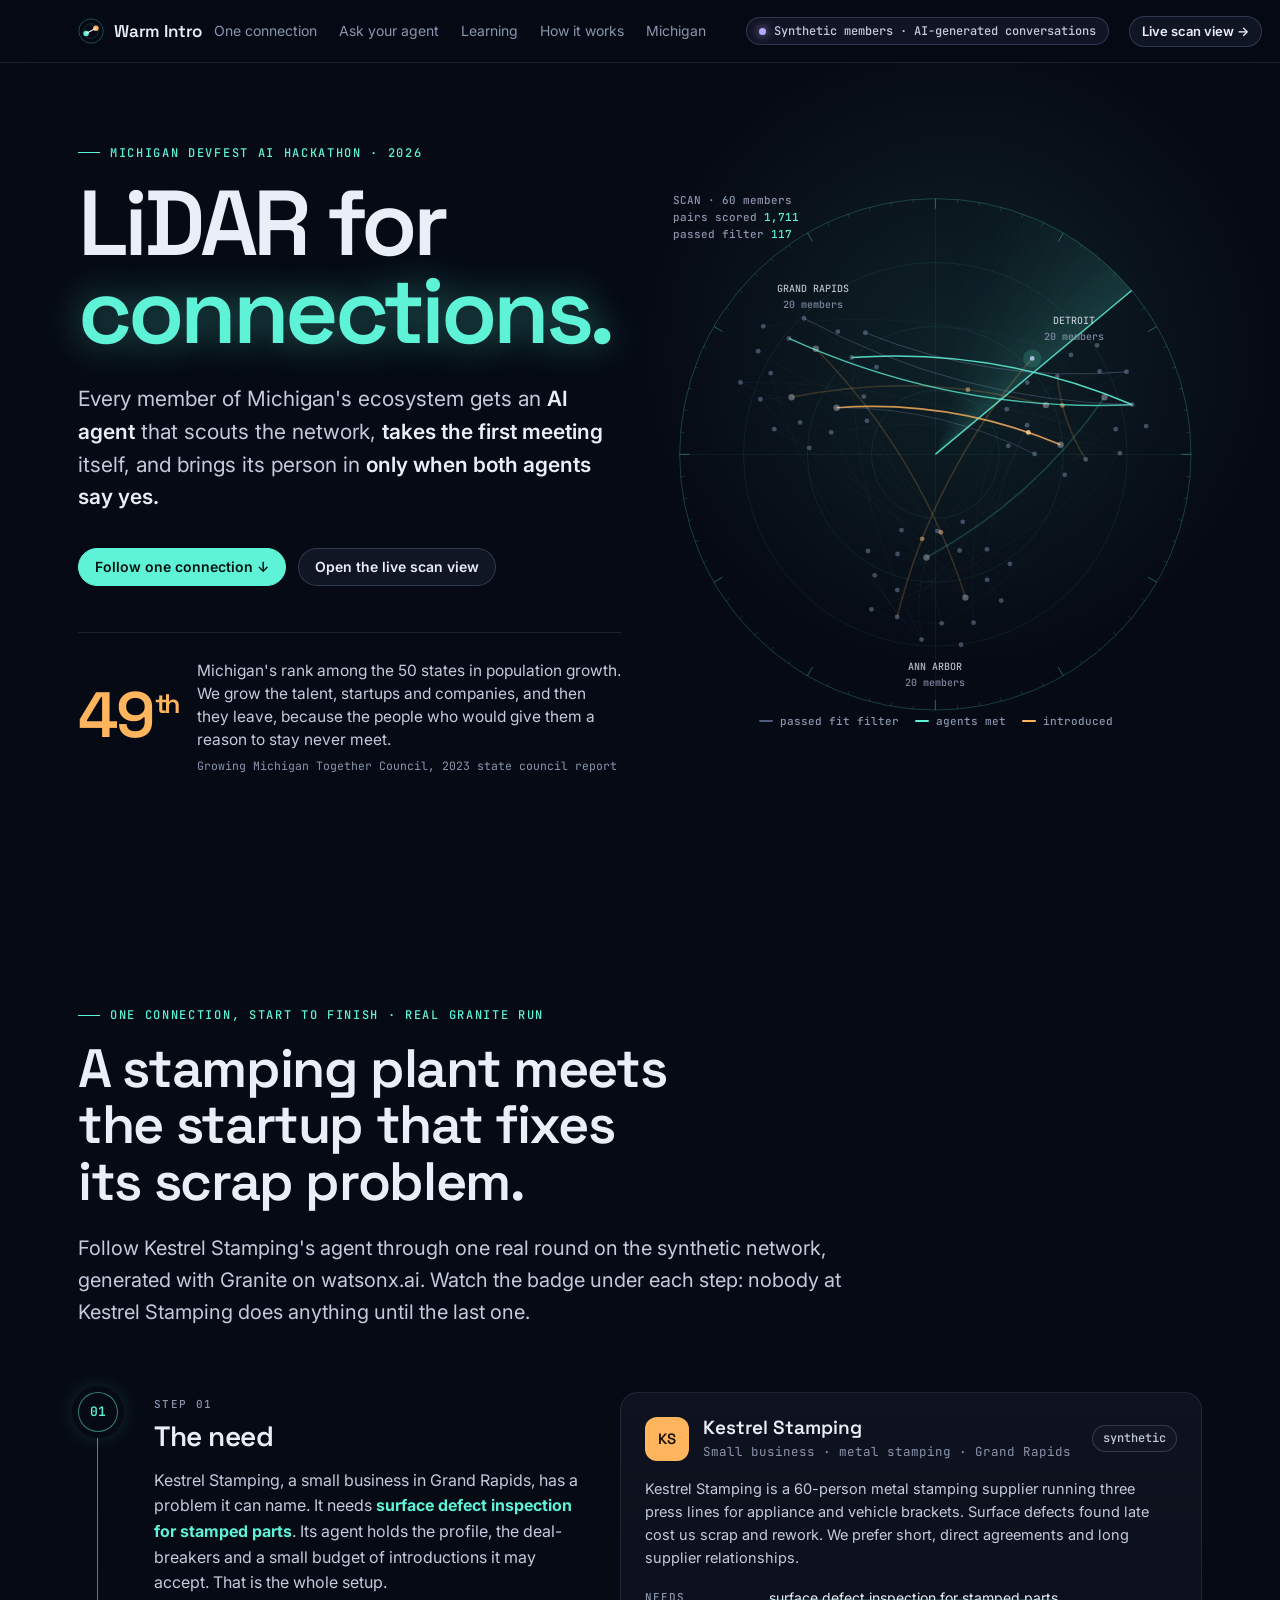
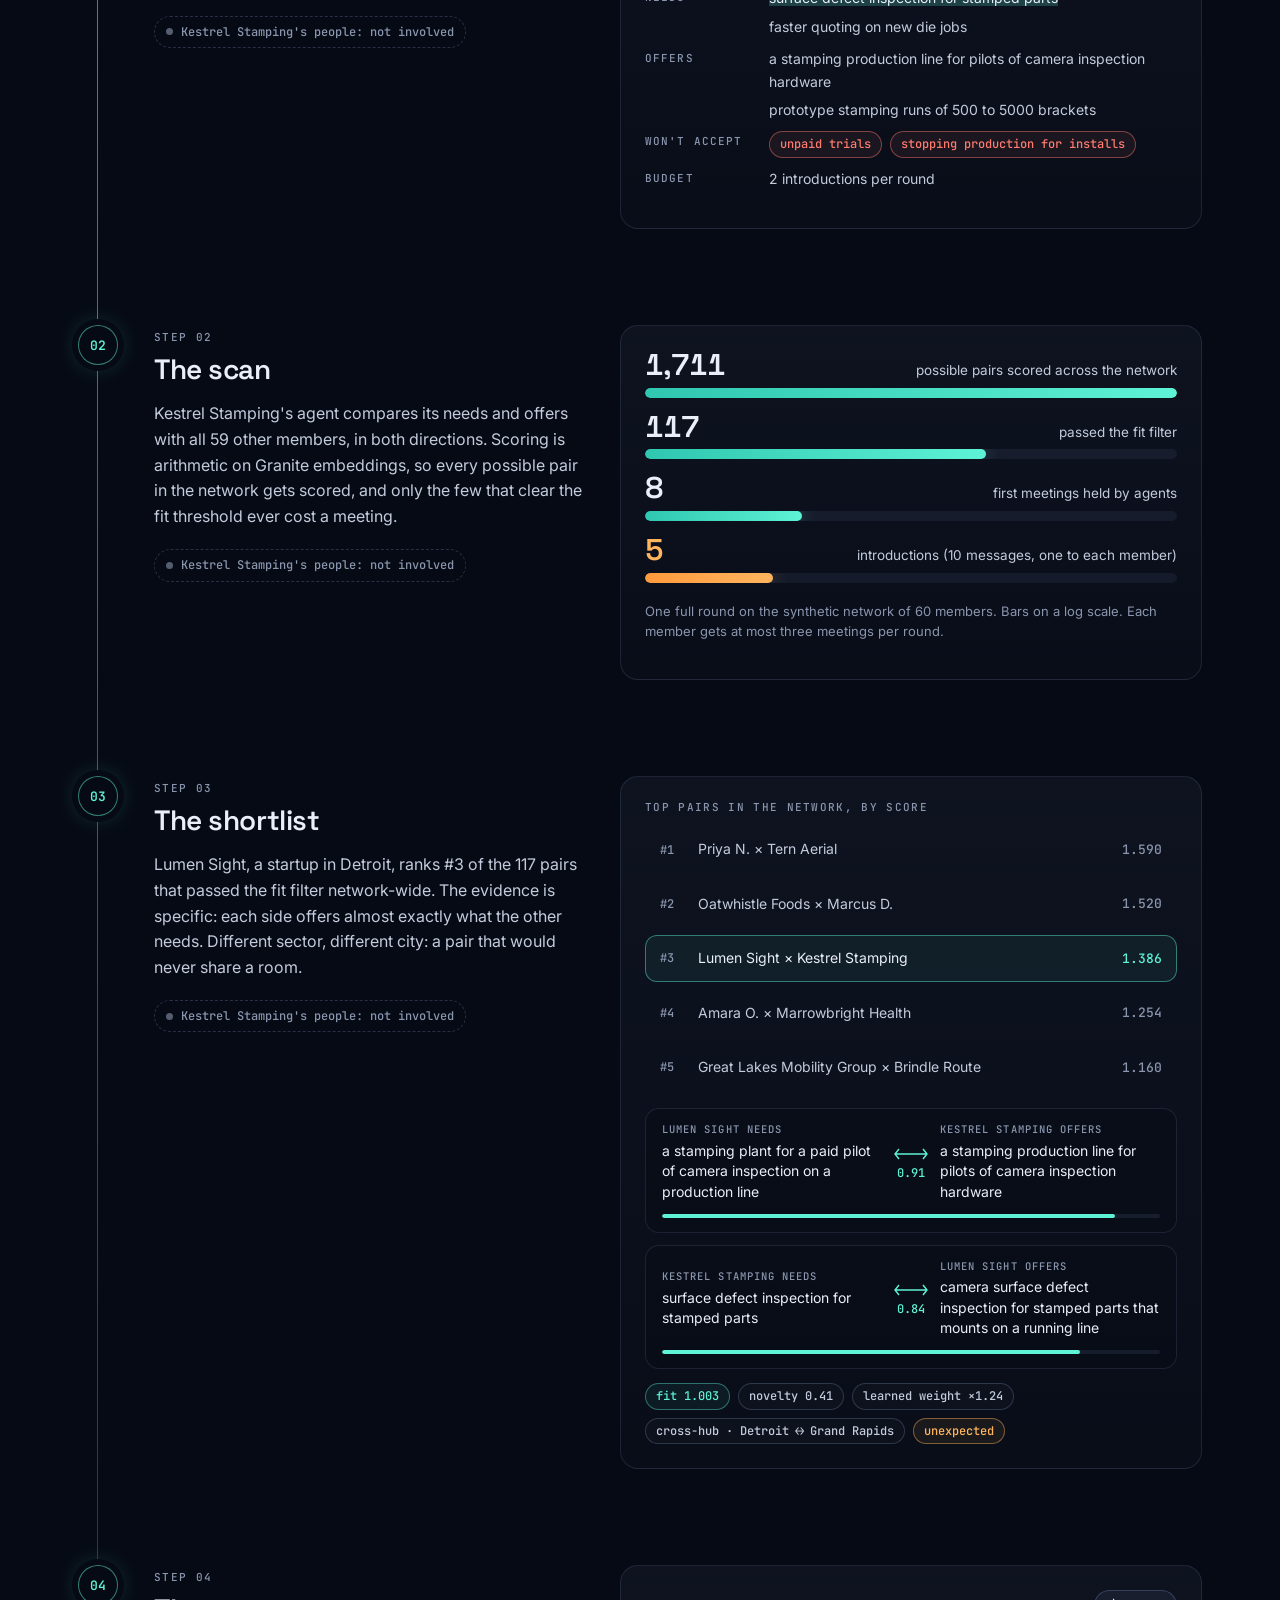
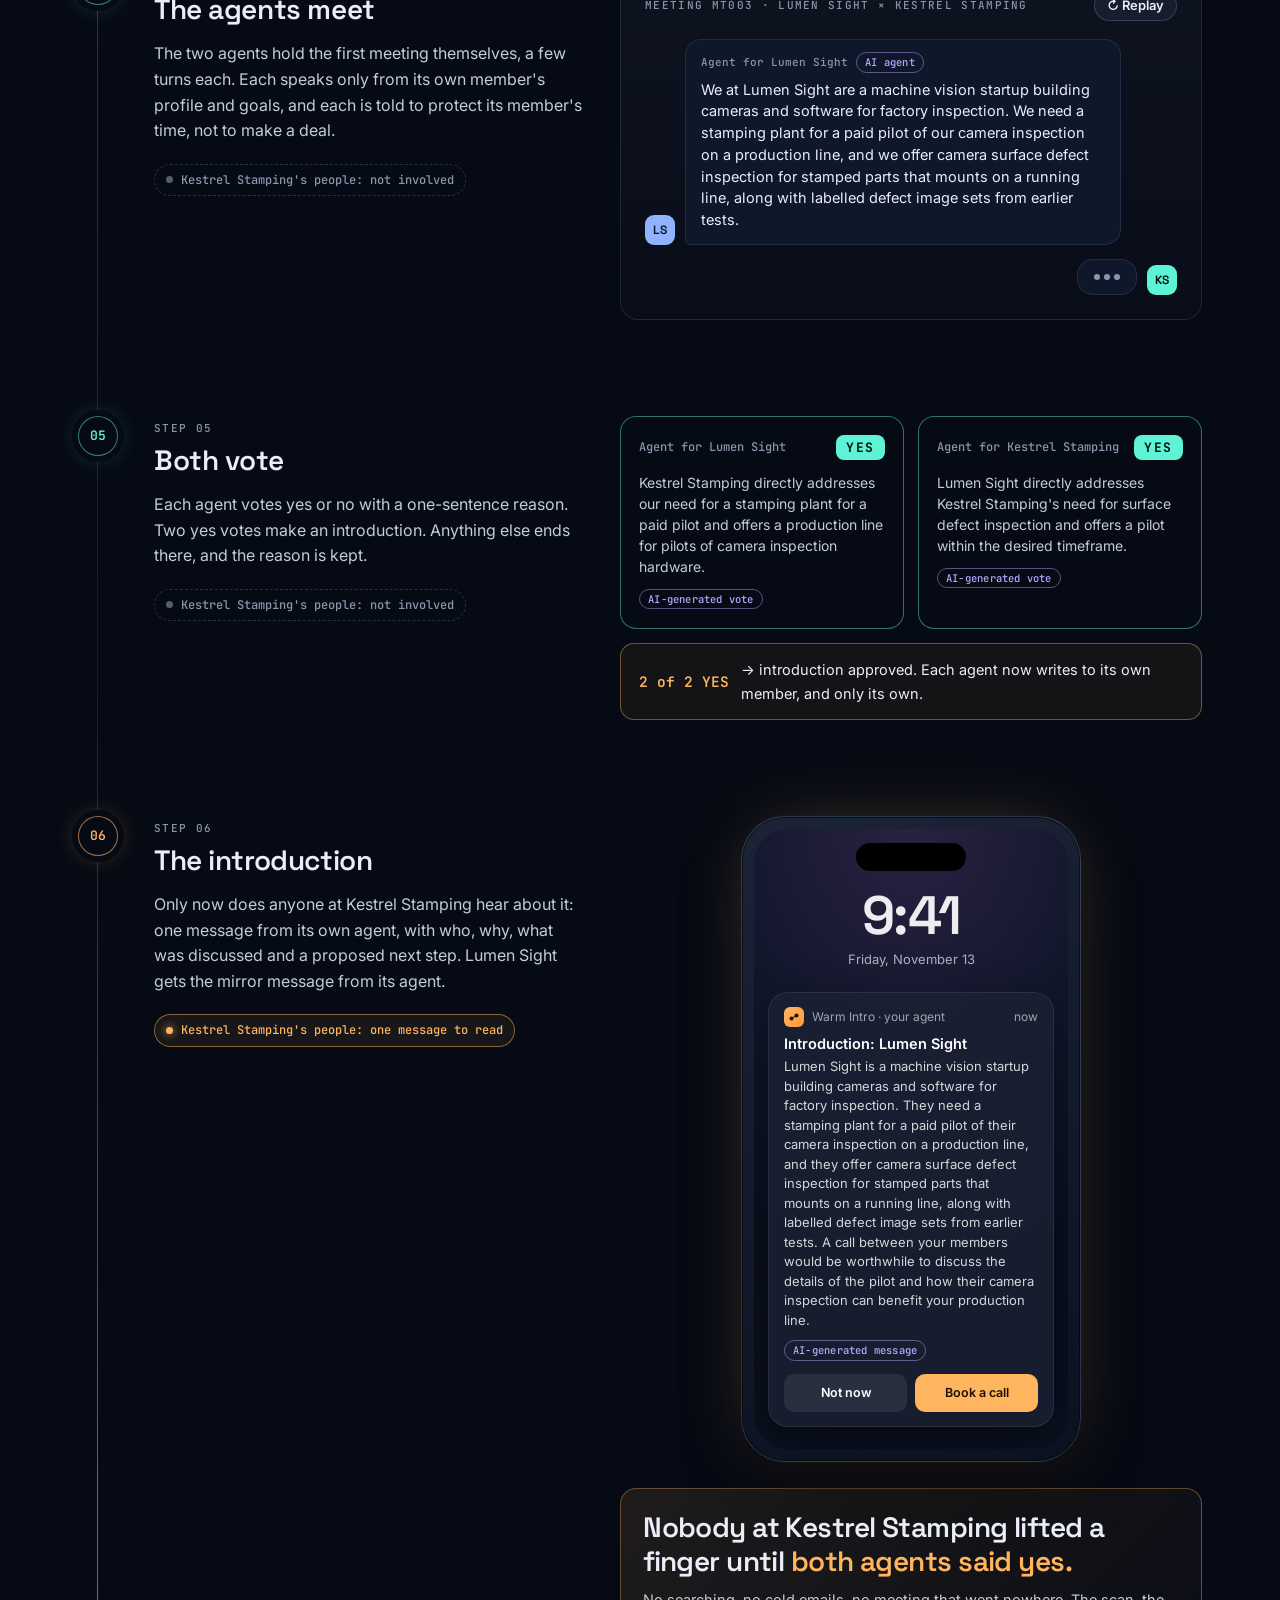
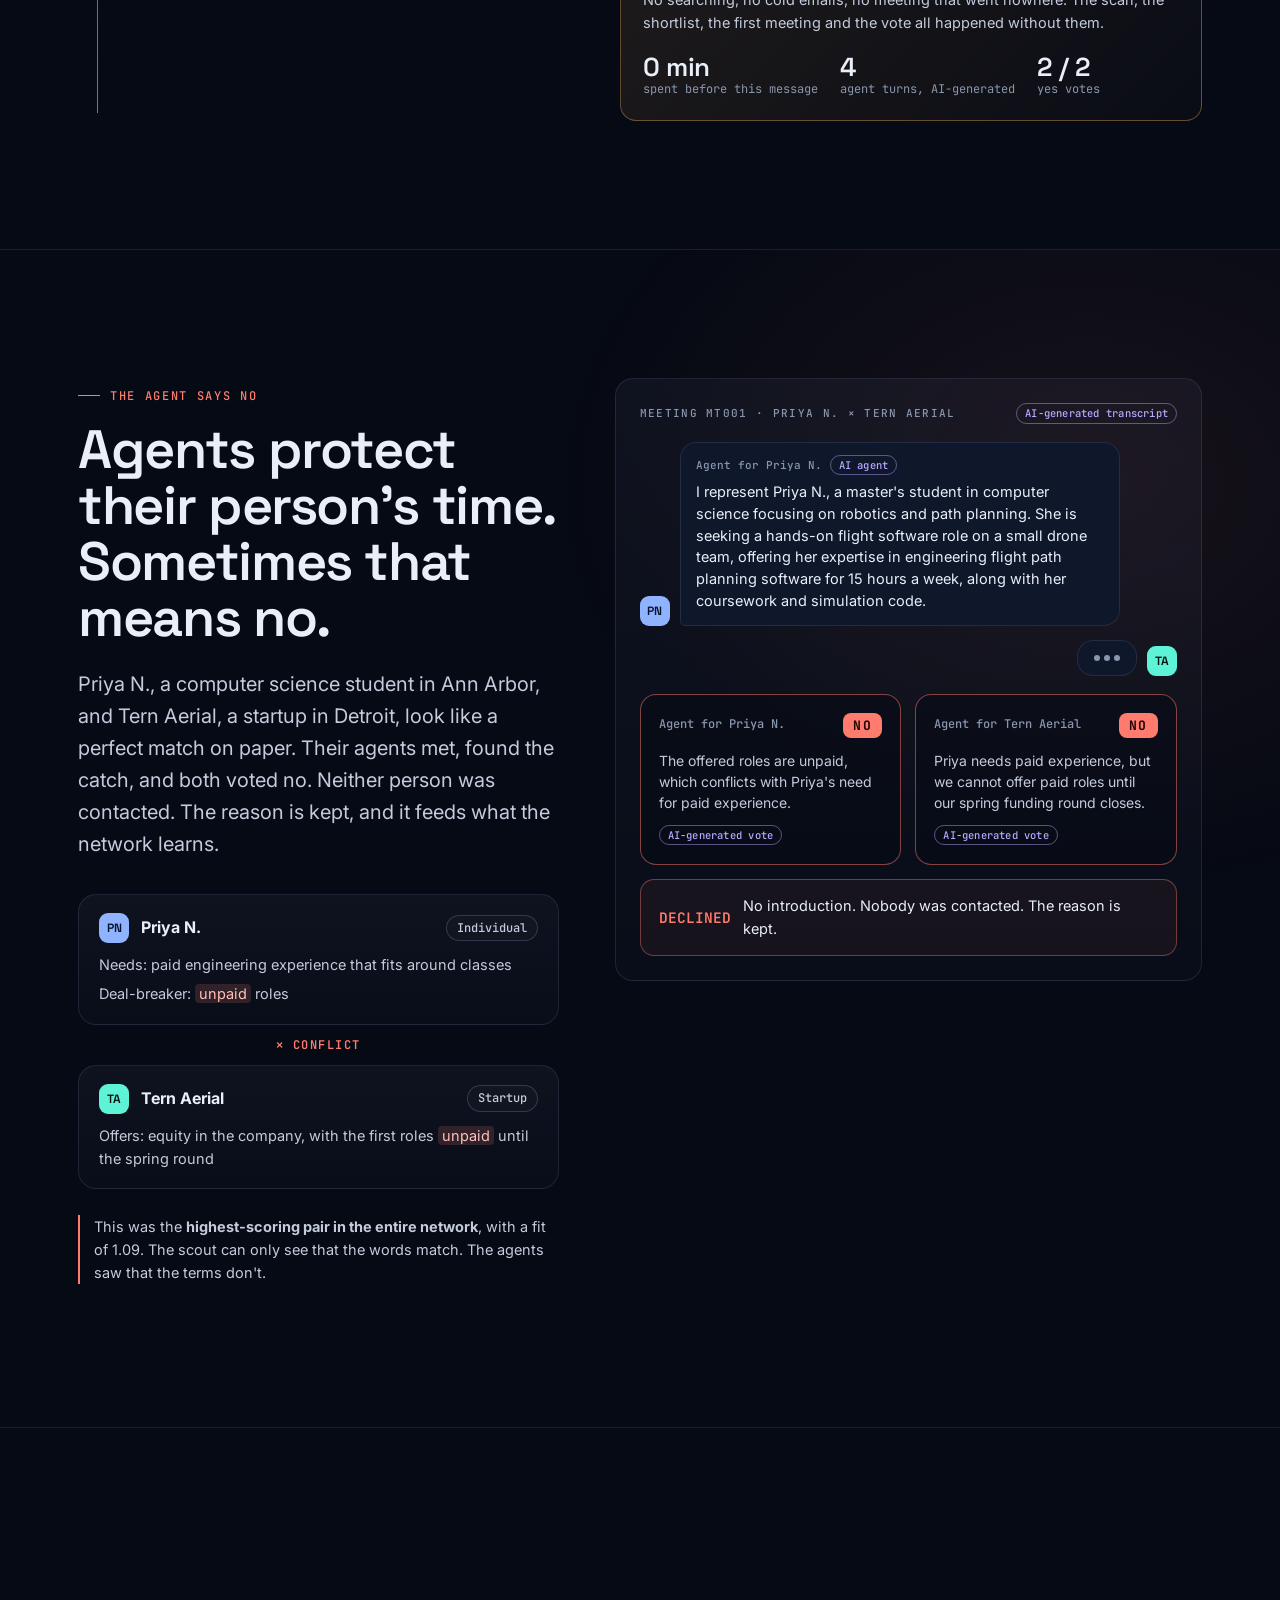
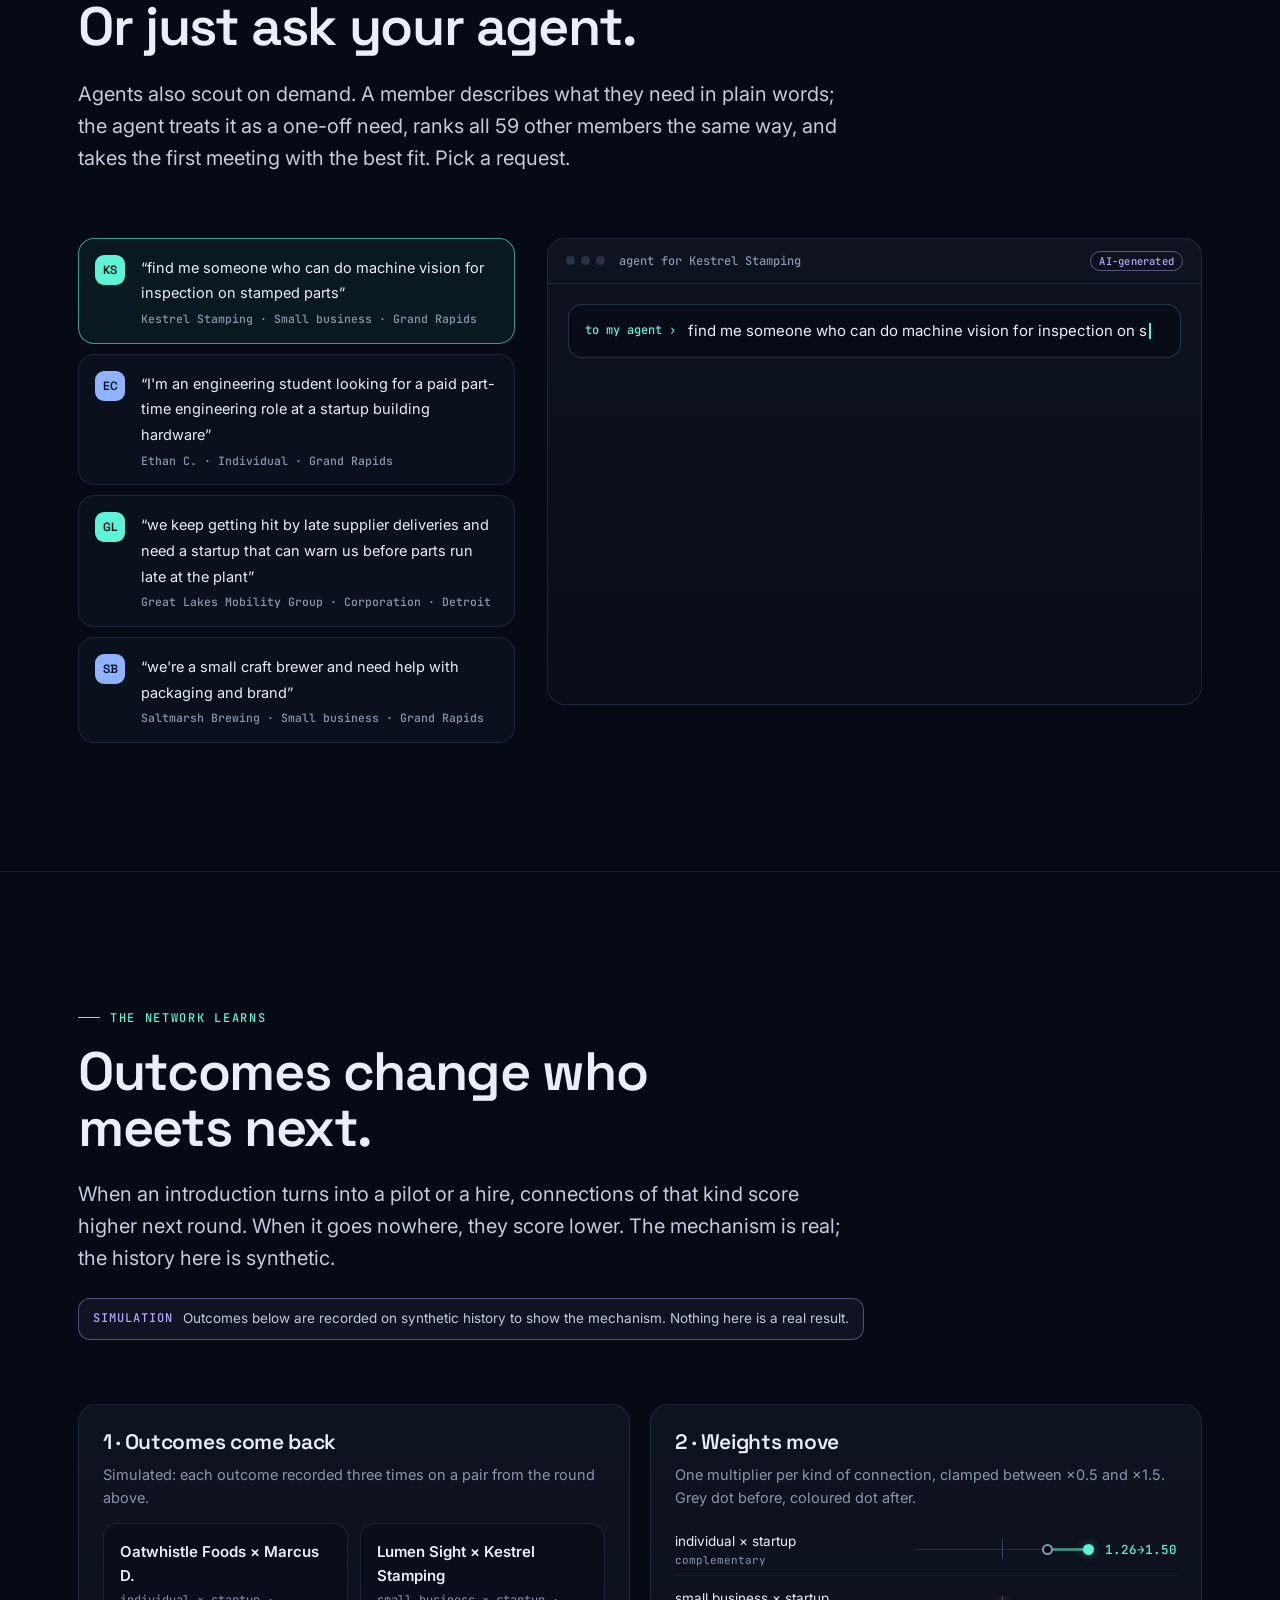
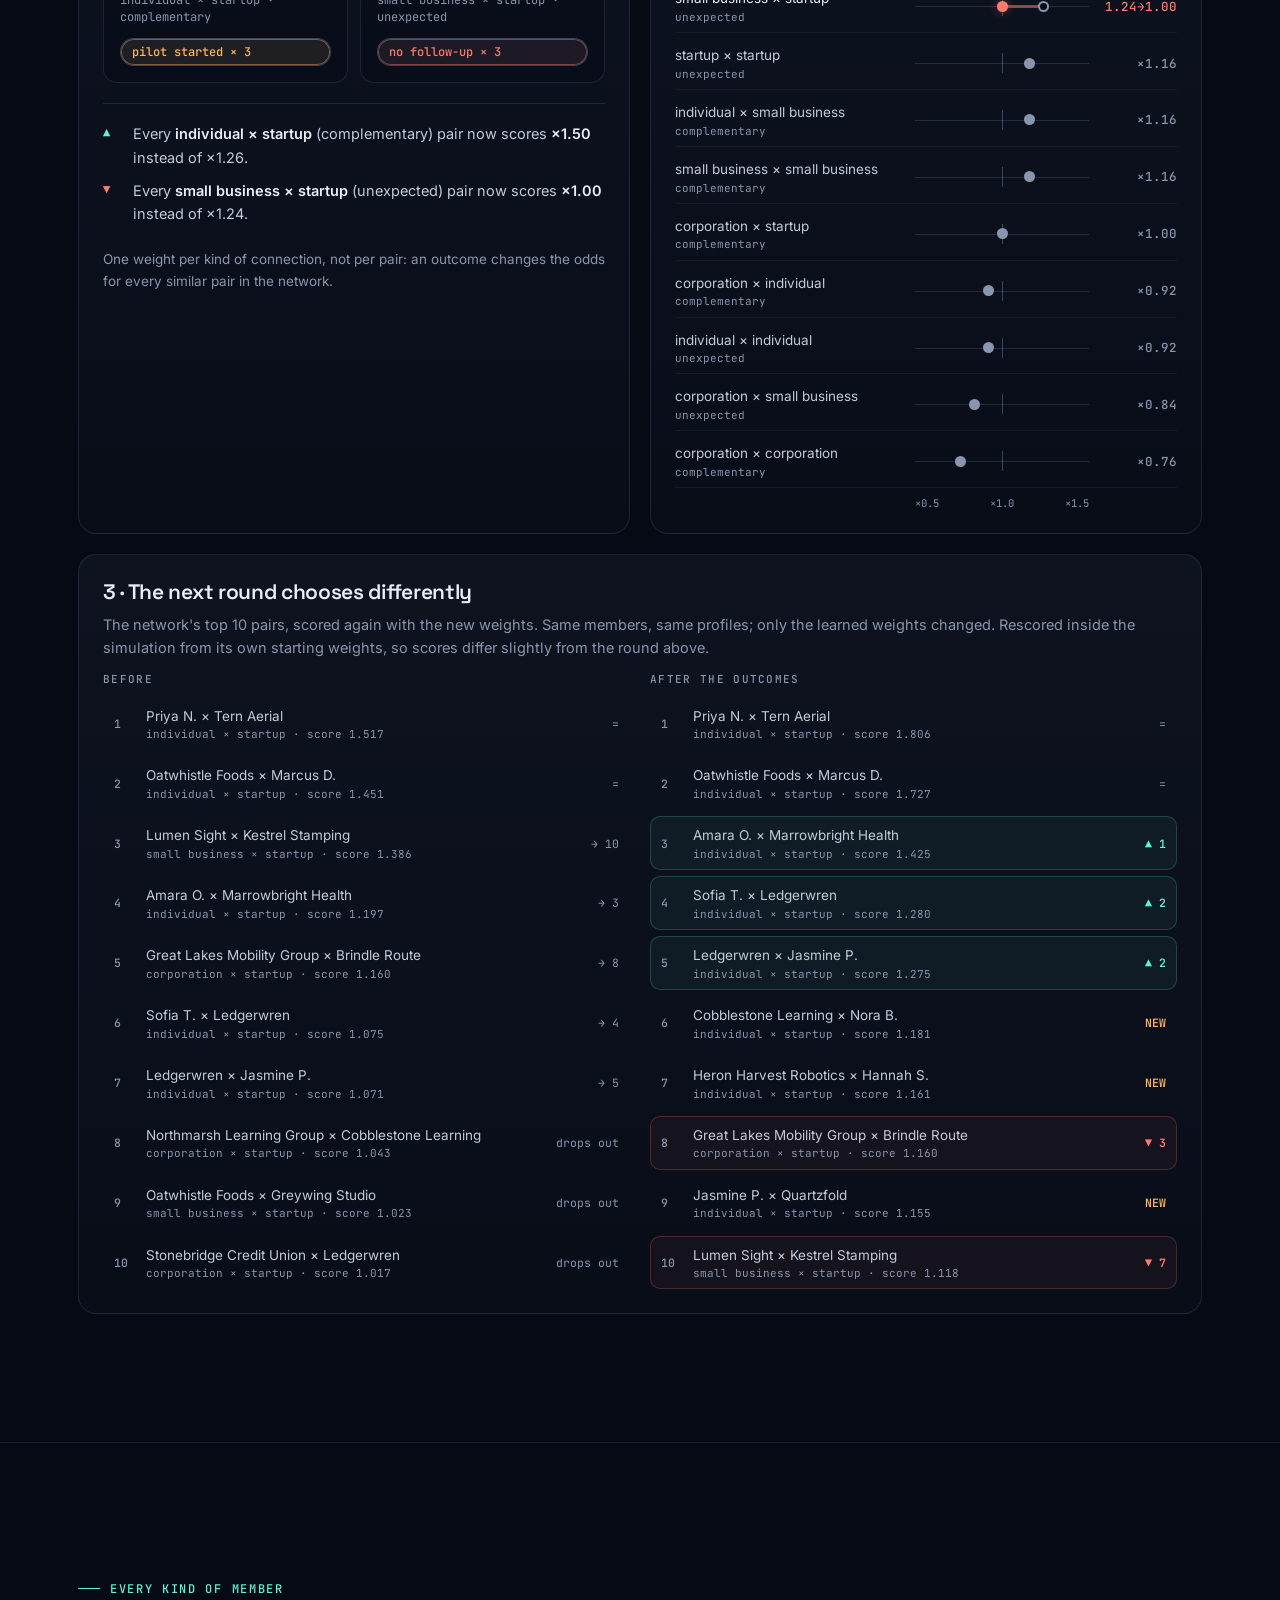
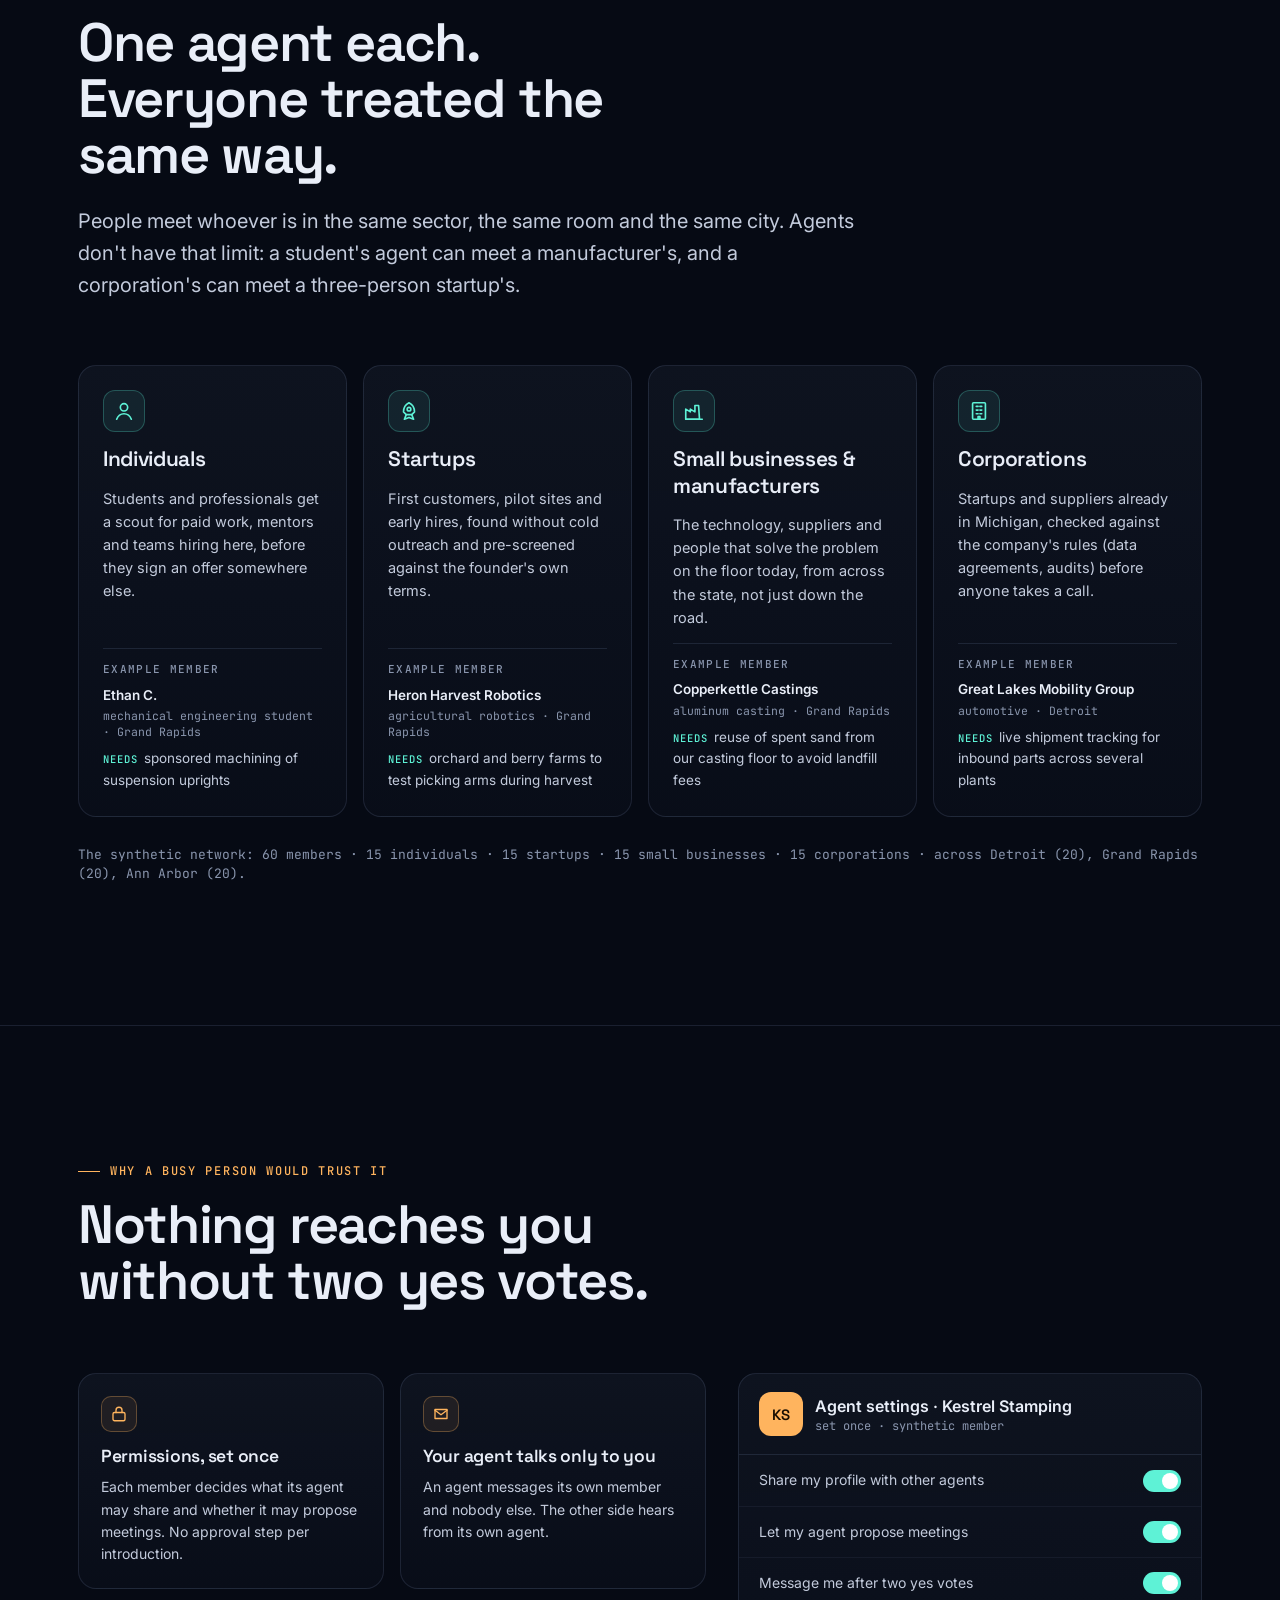
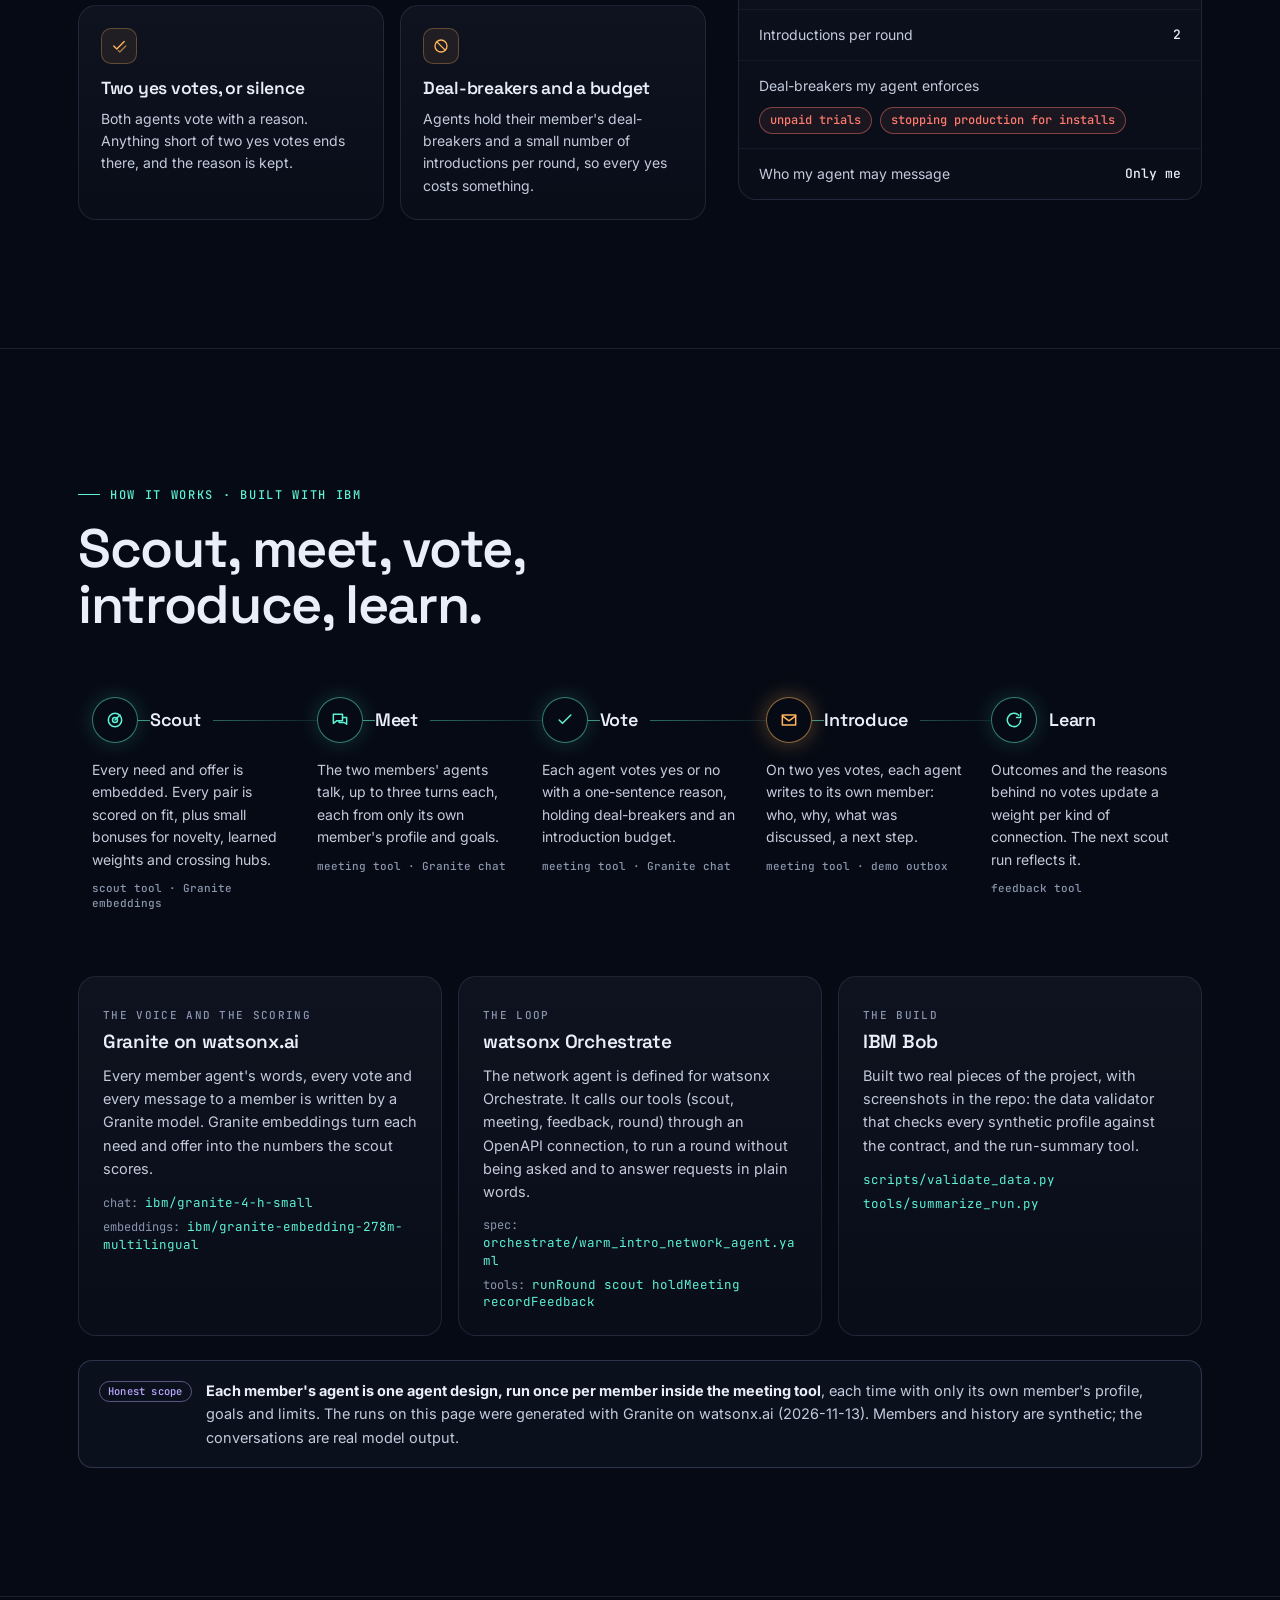
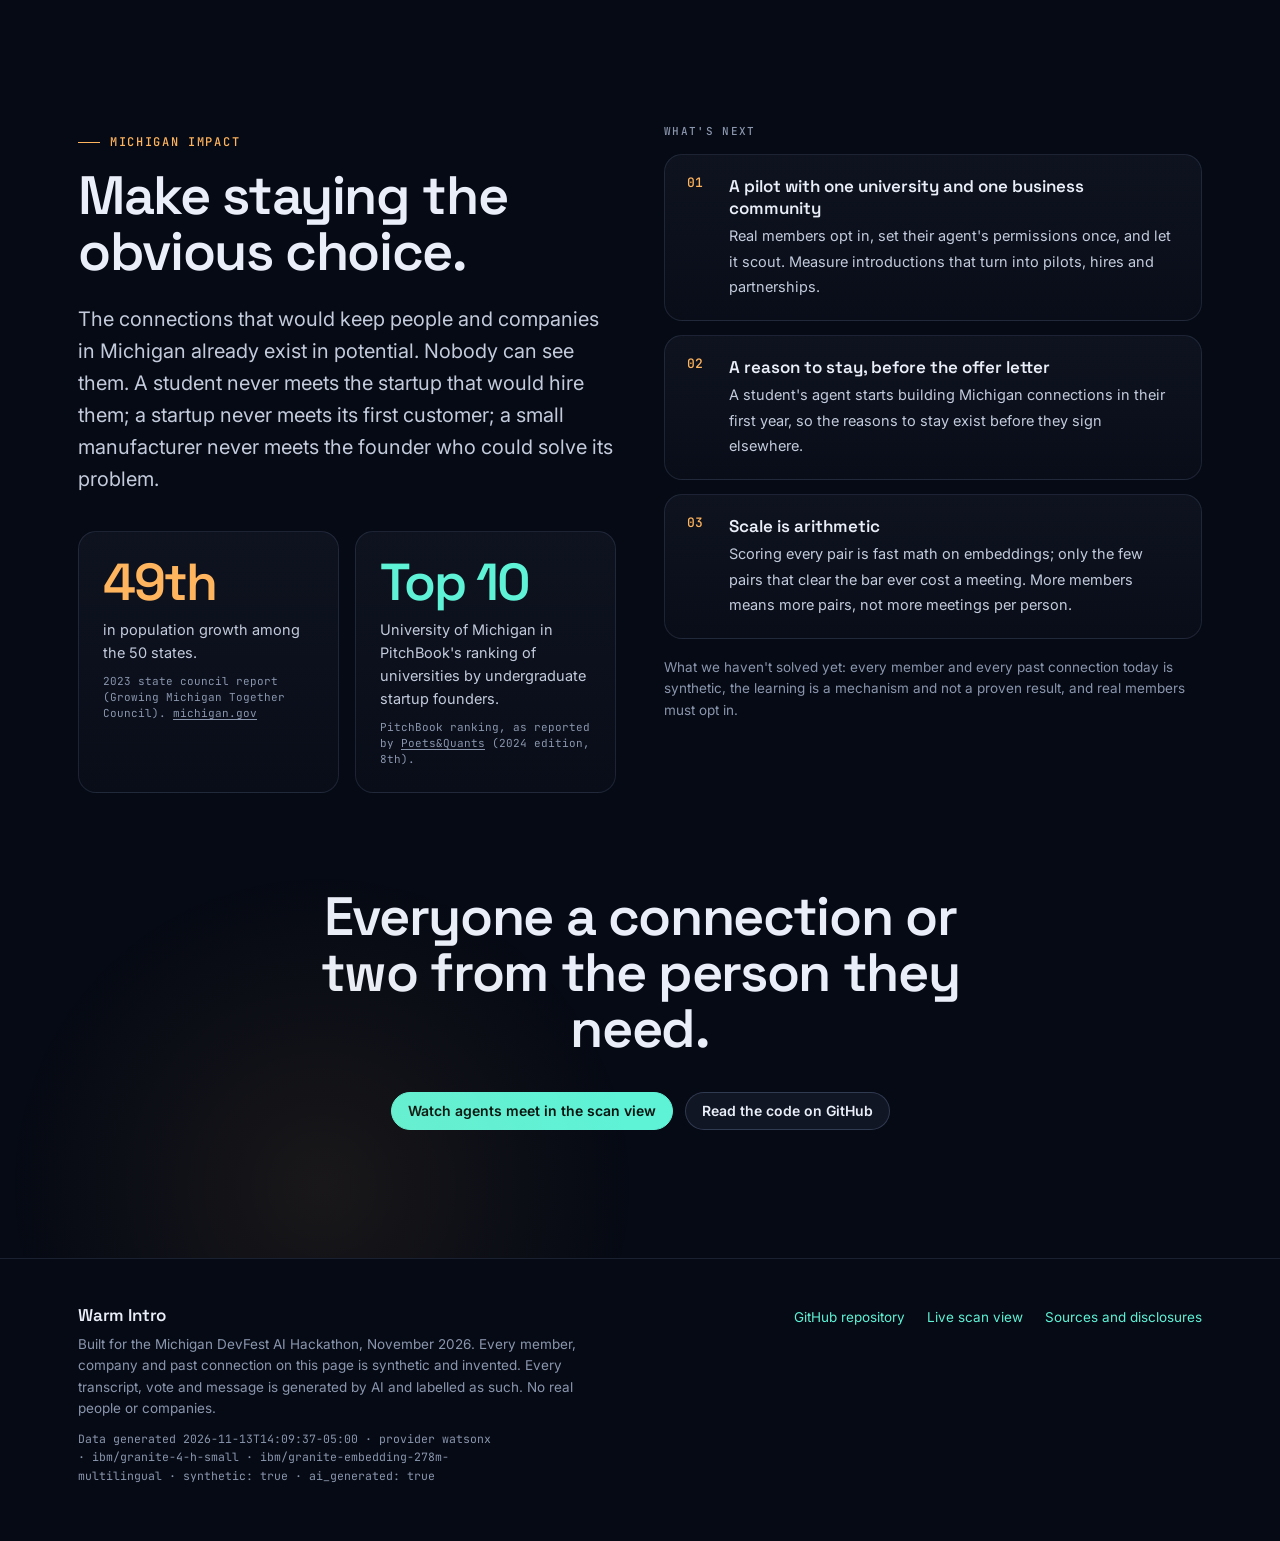
==== commit 699d58af: "Site: Real Michigan resources section and 'your agent also suggests' card (hidden until data lands) " ====
--- a/site/index.html
+++ b/site/index.html
@@ -25,6 +25,7 @@
       <a href="#connection">One connection</a>
       <a href="#ask">Ask your agent</a>
       <a href="#learning">Learning</a>
+      <a href="#resources" id="navResources" hidden>Resources</a>
       <a href="#how">How it works</a>
       <a href="#impact">Michigan</a>
     </nav>
@@ -136,6 +137,24 @@
     </div>
     <div class="kinds" id="kinds"></div>
     <p class="counts reveal" id="counts"></p>
+  </div>
+</section>
+
+<!-- 6b. Real Michigan resources (hidden until the data has resources) -->
+<section class="section resources" id="resources" hidden>
+  <div class="wrap">
+    <div class="section-head">
+      <div class="eyebrow real reveal">Real Michigan resources</div>
+      <h2 class="reveal d1">Agents also point you to help that already exists.</h2>
+      <p class="lede reveal d2">Alongside introductions to other members, a member's agent suggests real, public Michigan organisations that match its needs: accelerators, university programs, state agencies, manufacturing and workforce programs. The members on this page are synthetic; these organisations are real, and their information is public.</p>
+      <div class="real-banner reveal d3"><b>Real organisation · public information · not a member: never speaks or votes for them</b><span>They are never plotted as network members, never hold agent meetings, and are not affiliated with this project. Links go to their own websites.</span></div>
+    </div>
+    <div class="res-toolbar reveal">
+      <div class="res-filters" id="resFilters" role="group" aria-label="Filter organisations by hub"></div>
+      <span class="res-count" id="resCount"></span>
+    </div>
+    <p class="sr-only" id="resStatus" aria-live="polite"></p>
+    <div class="res-grid" id="resGrid"></div>
   </div>
 </section>
 
@@ -280,6 +299,7 @@
 <script src="js/ask.js"></script>
 <script src="js/learn.js"></script>
 <script src="js/sections.js"></script>
+<script src="js/resources.js"></script>
 <script>WI.start();</script>
 </body>
 </html>
--- a/site/css/site.css
+++ b/site/css/site.css
@@ -18,6 +18,7 @@
   --warm-glow: rgba(255, 180, 94, 0.32);
   --no: #ff7b6e;
   --ai: #b8a8ff;
+  --real: #9ec5ff;
   --radius: 18px;
   --radius-sm: 12px;
   --maxw: 1180px;
@@ -406,6 +407,43 @@
 .example .nd span { color: var(--scan); font: 500 10.5px/1 var(--mono); letter-spacing: .1em; text-transform: uppercase; margin-right: 6px; }
 .counts { margin-top: 28px; font: 400 13px/1.5 var(--mono); color: var(--muted); }
 
+/* ---------- Real Michigan resources (real organisations, styled unlike members) ---------- */
+.eyebrow.real { color: var(--real); }
+.real-banner { margin-top: 26px; display: grid; gap: 6px; padding: 14px 18px; border-radius: 12px; border: 1px solid rgba(158,197,255,0.4); background: rgba(158,197,255,0.06); max-width: 64ch; }
+.real-banner b { font: 600 12.5px/1.45 var(--mono); color: var(--real); }
+.real-banner span { font-size: 13.5px; color: var(--text-2); }
+.res-toolbar { display: flex; flex-wrap: wrap; align-items: center; justify-content: space-between; gap: 14px; margin-bottom: 22px; }
+.res-filters { display: flex; flex-wrap: wrap; gap: 8px; }
+.res-filters button { cursor: pointer; font: 500 13px/1 var(--body); padding: 10px 14px; border-radius: 999px; border: 1px solid var(--line-2); background: transparent; color: var(--text-2); }
+.res-filters button span { font-family: var(--mono); font-size: 11.5px; color: var(--muted); margin-left: 4px; }
+.res-filters button:hover { border-color: var(--real); }
+.res-filters button[aria-pressed="true"] { background: var(--real); border-color: var(--real); color: #06122a; }
+.res-filters button[aria-pressed="true"] span { color: #23365c; }
+.res-count { font: 400 12.5px/1 var(--mono); color: var(--muted); }
+.res-grid { display: grid; grid-template-columns: repeat(3, minmax(0, 1fr)); gap: 16px; }
+.res { display: flex; flex-direction: column; border-radius: 14px; border: 1px solid rgba(158,197,255,0.28); background: rgba(158,197,255,0.03); overflow: hidden; }
+.res[hidden] { display: none; }
+.res-label { font: 500 10.5px/1.45 var(--mono); color: var(--real); padding: 9px 16px; border-bottom: 1px dashed rgba(158,197,255,0.3); background: rgba(158,197,255,0.06); }
+.res-body { padding: 18px 18px 20px; display: flex; flex-direction: column; gap: 10px; flex: 1; }
+.res-meta { display: flex; justify-content: space-between; gap: 10px; font: 500 11px/1.3 var(--mono); letter-spacing: .08em; text-transform: uppercase; color: var(--muted); }
+.res h3 { font-size: 18px; }
+.res p { margin: 0; color: var(--text-2); font-size: 14px; }
+.res-helps ul { margin: 6px 0 0; padding-left: 18px; color: var(--text-2); font-size: 13.5px; display: grid; gap: 3px; }
+.res-serves { font: 400 12px/1.45 var(--mono); color: var(--muted); }
+.res-link, .suggest a { display: inline-flex; align-items: center; gap: 5px; color: var(--real); font-weight: 600; font-size: 13.5px; }
+.res-link { margin-top: auto; padding-top: 6px; }
+.res-link svg, .suggest a svg { width: 12px; height: 12px; flex: none; }
+.suggest { margin-top: 16px; padding: 18px 20px; border-radius: 16px; border: 1px dashed rgba(158,197,255,0.45); background: rgba(158,197,255,0.04); }
+.suggest-head { display: flex; justify-content: space-between; align-items: center; gap: 10px; flex-wrap: wrap; }
+.suggest-head .label-sm { color: var(--real); }
+.real-tag { font: 500 10.5px/1 var(--mono); color: var(--real); border: 1px solid rgba(158,197,255,0.45); border-radius: 999px; padding: 4px 8px; white-space: nowrap; }
+.suggest-sub { margin: 10px 0 0; font-size: 13.5px; color: var(--muted); }
+.suggest ul { list-style: none; margin: 14px 0 0; padding: 0; display: grid; gap: 12px; }
+.suggest li { padding-top: 12px; border-top: 1px solid var(--line); }
+.sg-meta { font: 400 11.5px/1.4 var(--mono); color: var(--muted); margin-top: 3px; }
+.sg-why { font-size: 13.5px; color: var(--text-2); margin-top: 5px; }
+.sg-why b { color: var(--text); font-weight: 500; }
+
 /* ---------- Trust ---------- */
 .trust-grid { display: grid; grid-template-columns: minmax(0, 1.15fr) minmax(0, 0.85fr); gap: 32px; align-items: start; }
 .rules { display: grid; grid-template-columns: 1fr 1fr; gap: 16px; }
@@ -481,6 +519,7 @@
 @media (max-width: 1080px) {
   .nav { display: none; }
   .kinds { grid-template-columns: repeat(2, minmax(0, 1fr)); }
+  .res-grid { grid-template-columns: repeat(2, minmax(0, 1fr)); }
   .pipeline { grid-template-columns: repeat(5, minmax(0, 1fr)); }
   .pipe p { font-size: 13px; }
 }
@@ -528,7 +567,7 @@
   .ev-row { grid-template-columns: 1fr; gap: 8px; }
   .ev-link { justify-items: start; grid-auto-flow: column; }
   .ev-link svg { transform: rotate(90deg); width: 20px; }
-  .votes, .rules, .stats, .kinds { grid-template-columns: minmax(0, 1fr); }
+  .votes, .rules, .stats, .kinds, .res-grid { grid-template-columns: minmax(0, 1fr); }
   .bubble { max-width: 90%; font-size: 14px; }
   .phone { width: 100%; max-width: 330px; }
   .screen { min-height: 500px; }
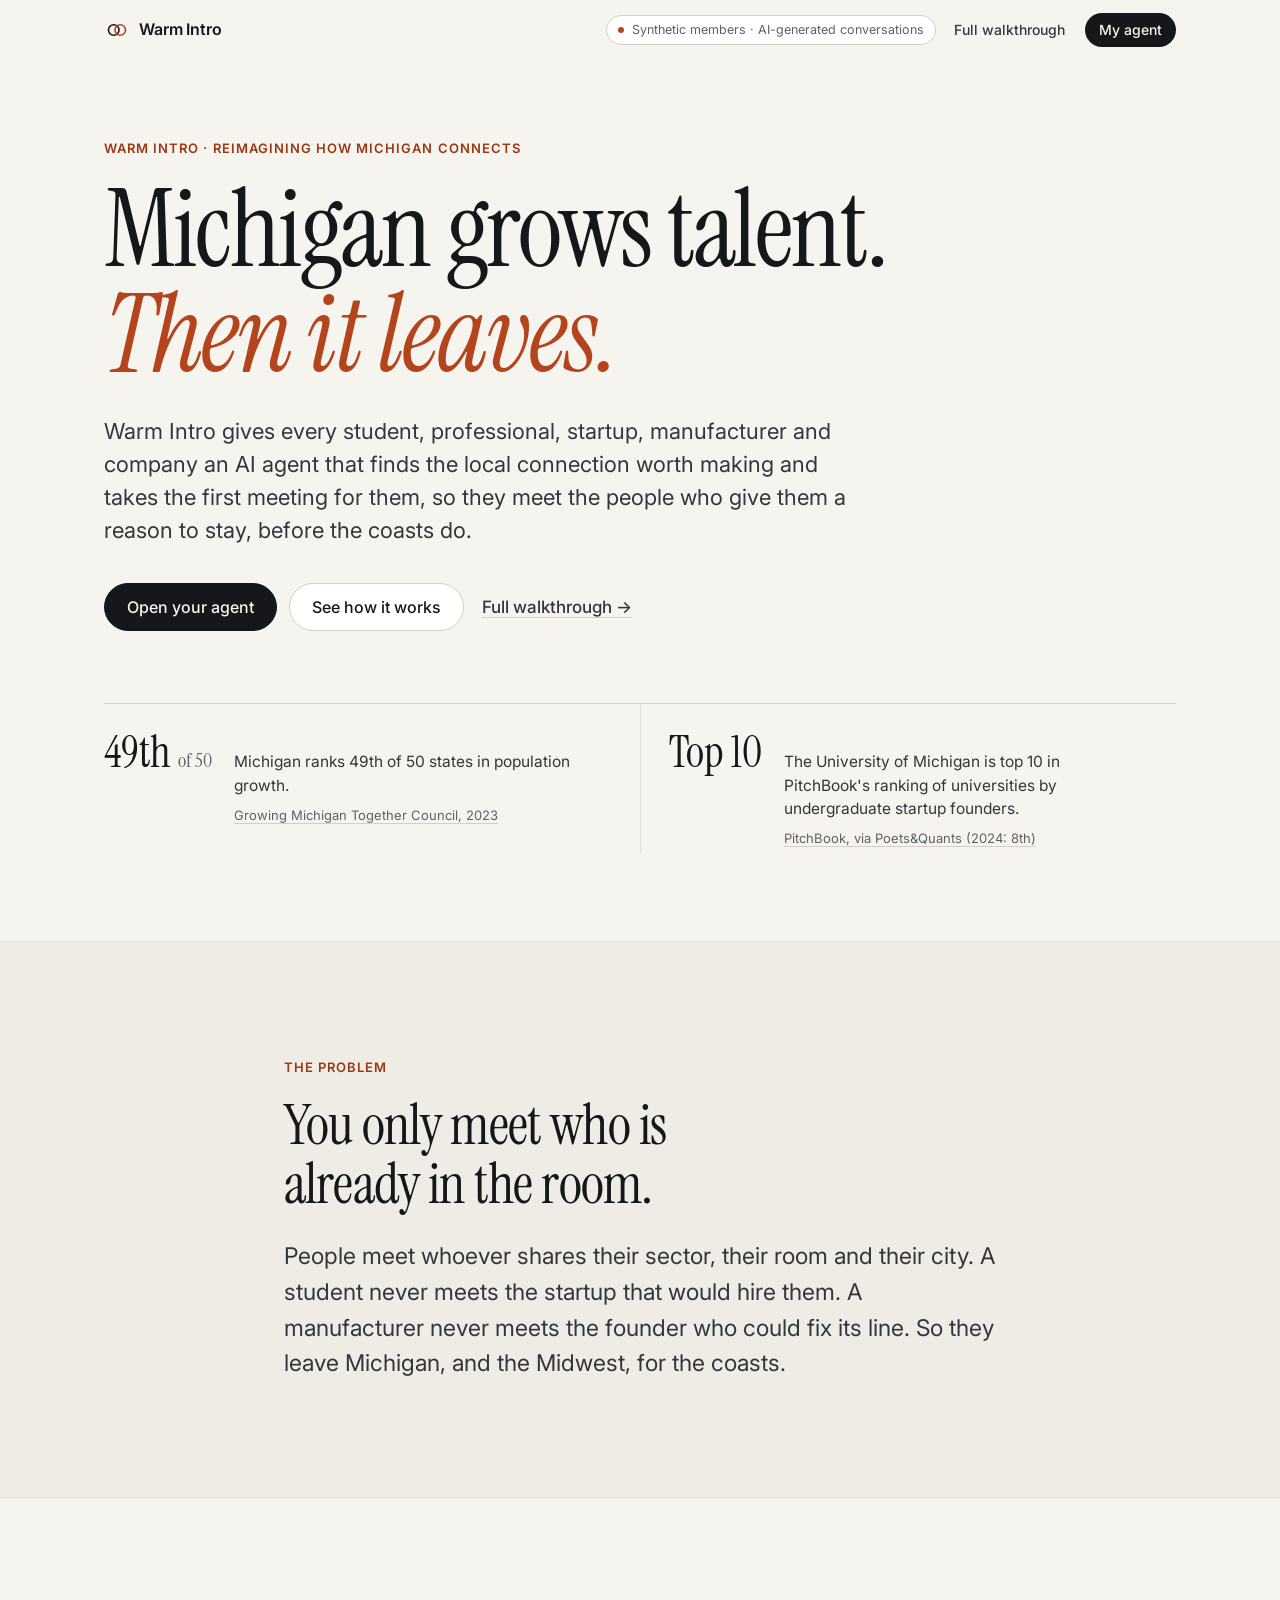
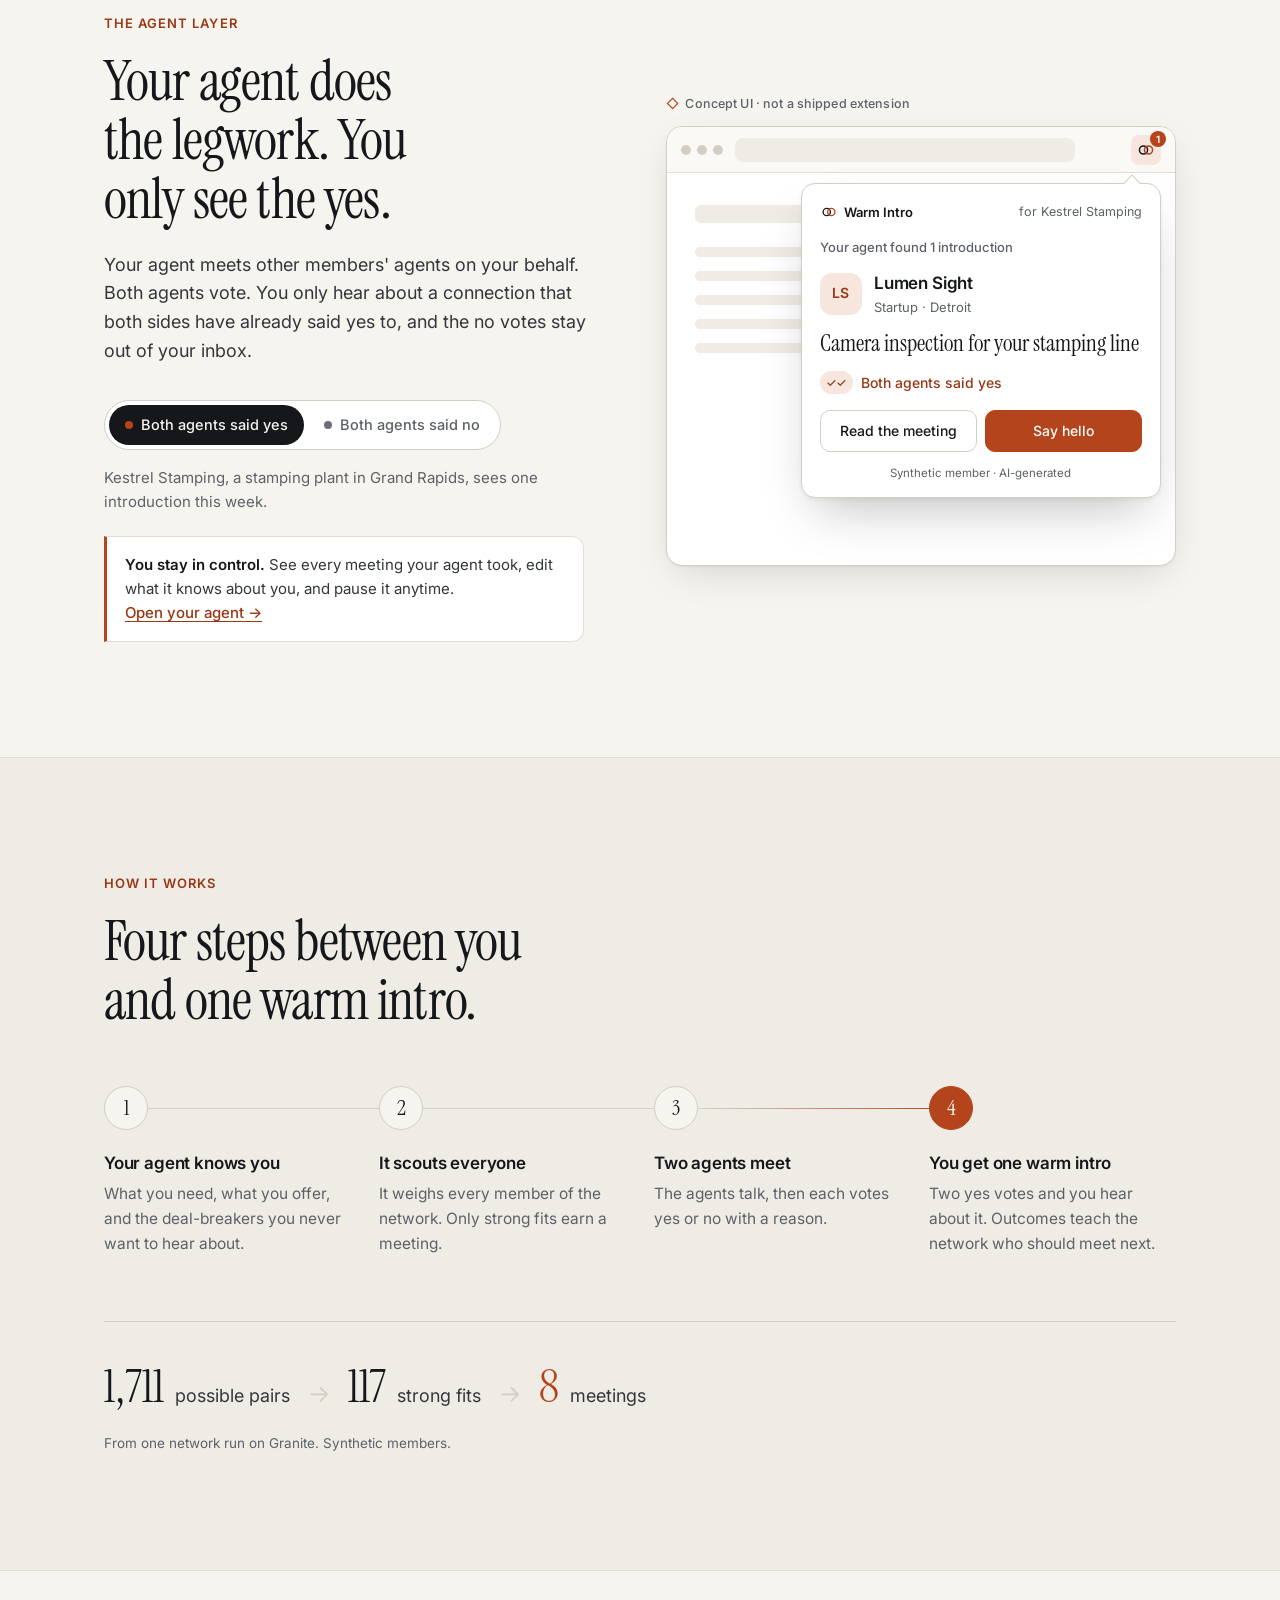
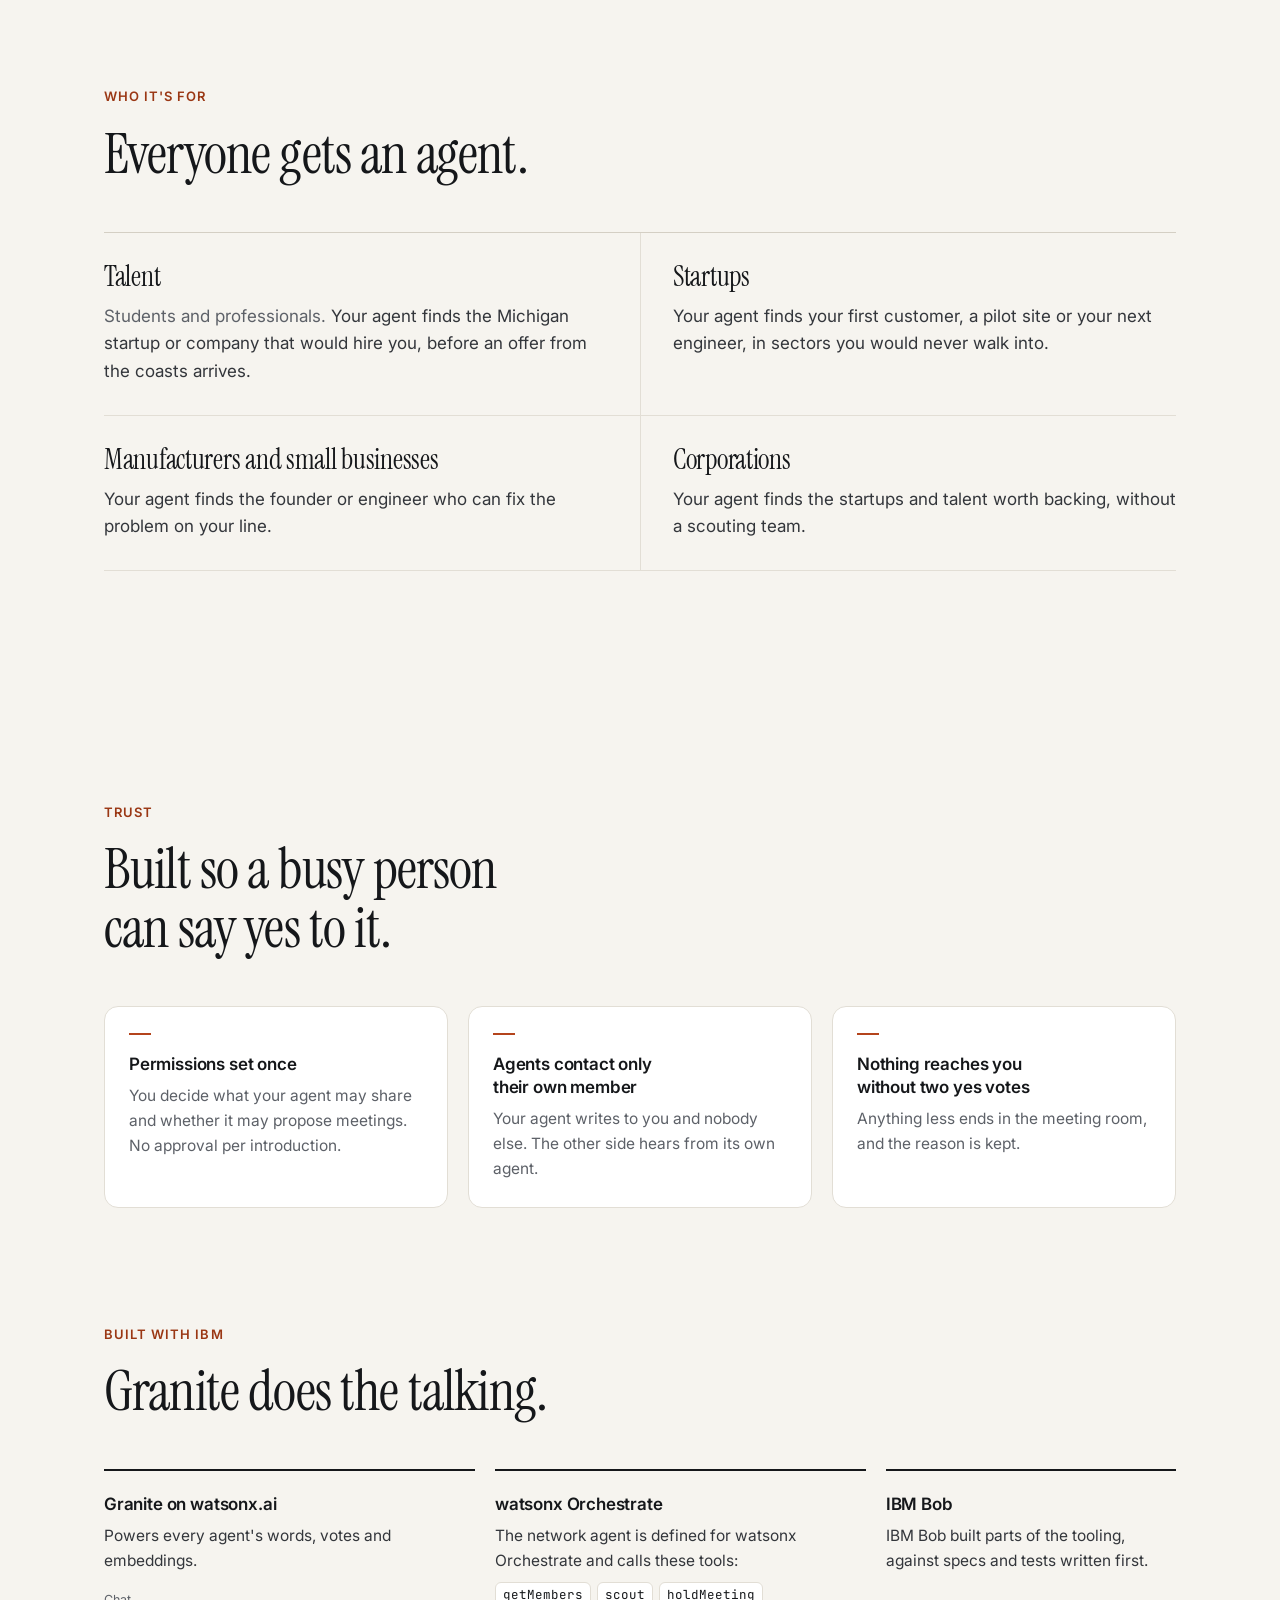
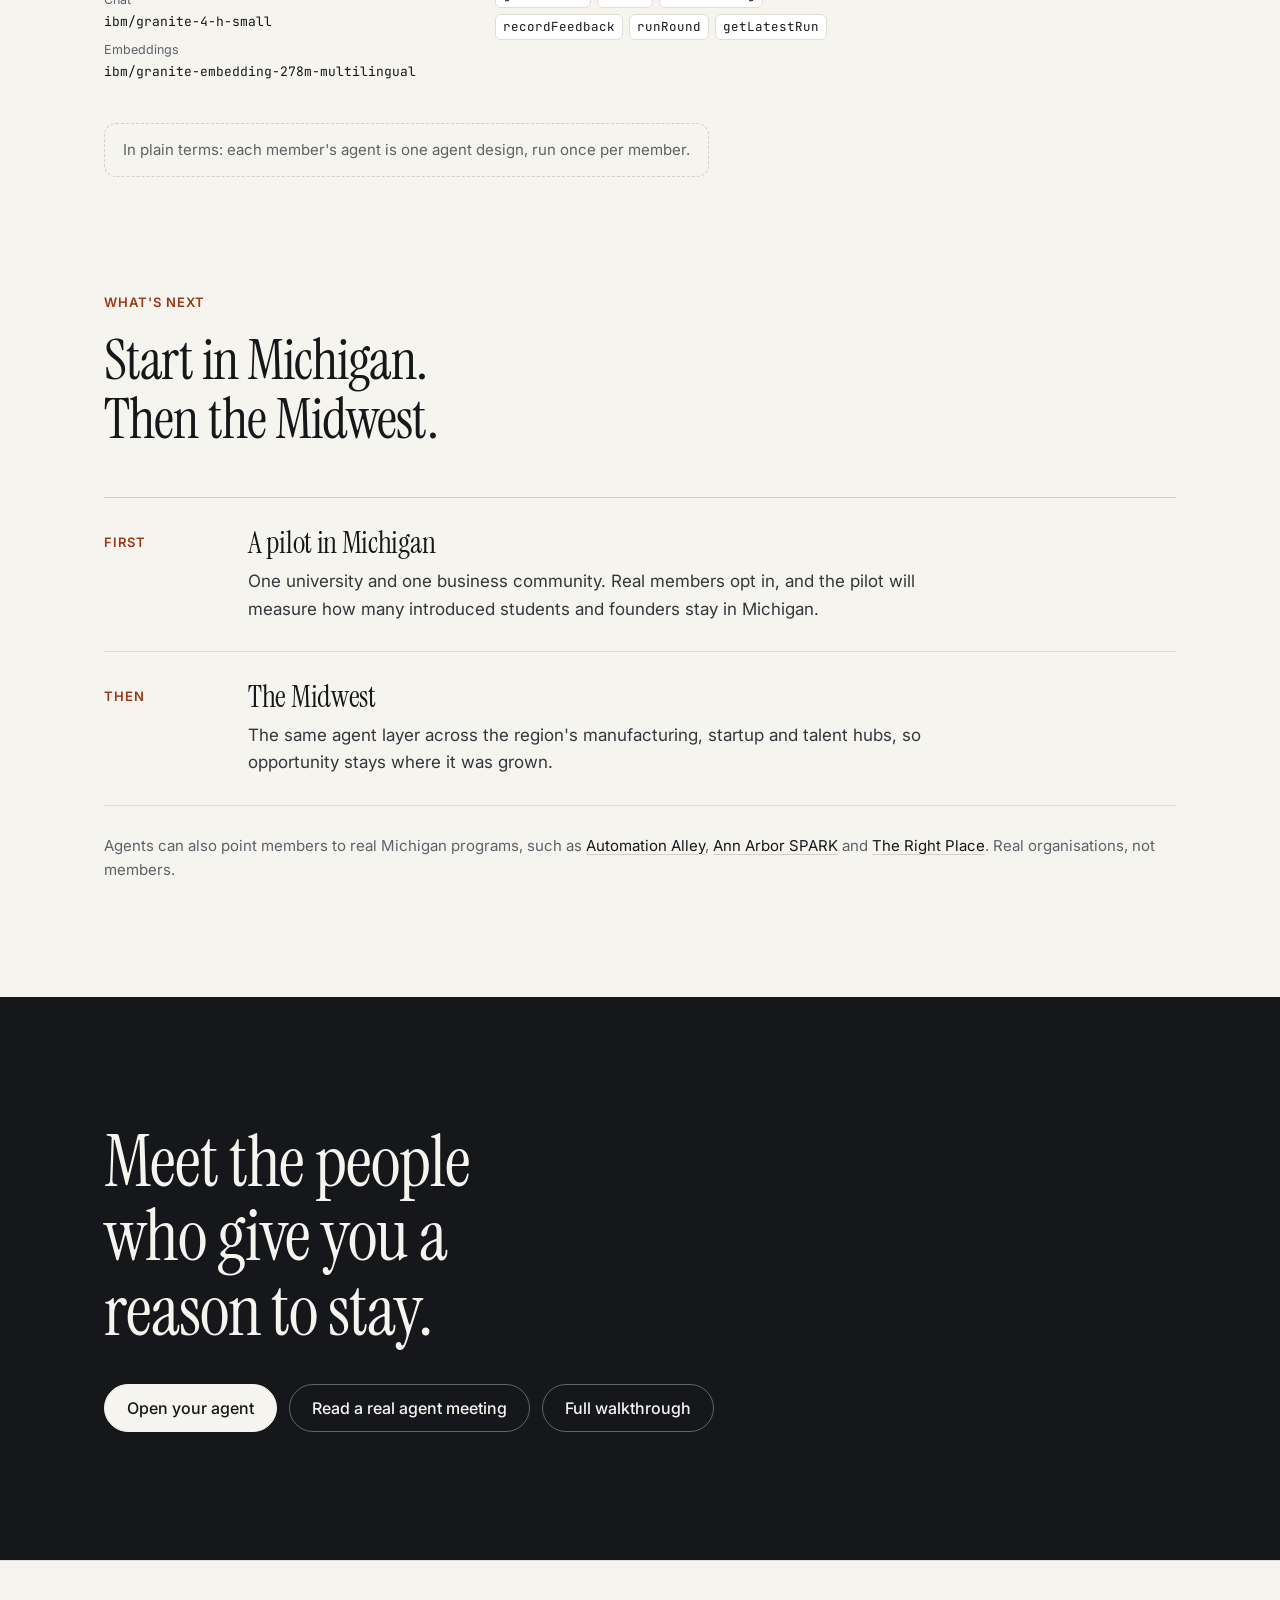
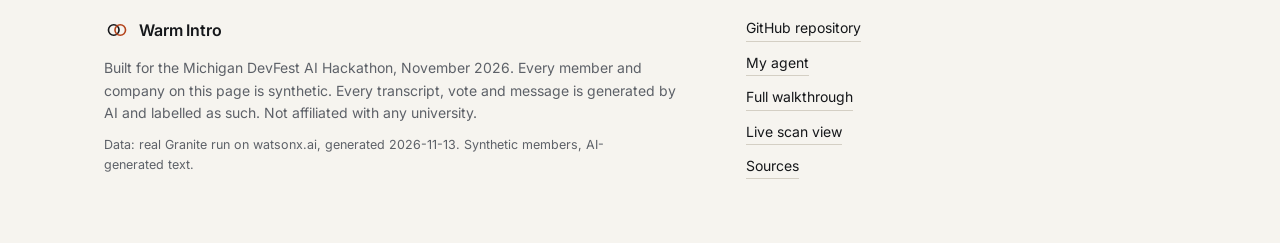
==== commit 7c1a930c: "Home page redesign: 'Michigan grows talent. Then it leaves.' Minimal explain-first page; previous pa" ====
--- a/site/index.html
+++ b/site/index.html
@@ -3,35 +3,29 @@
 <head>
 <meta charset="utf-8">
 <meta name="viewport" content="width=device-width, initial-scale=1">
-<title>Warm Intro: LiDAR for connections</title>
-<meta name="description" content="Every member of Michigan's ecosystem gets an AI agent that scouts, takes the first meeting, and brings its person in only when both agents say yes. Built on IBM Granite and watsonx Orchestrate. Synthetic members, AI-generated conversations.">
-<meta name="theme-color" content="#060a14">
-<link rel="icon" href="data:image/svg+xml,%3Csvg xmlns='http://www.w3.org/2000/svg' viewBox='0 0 32 32'%3E%3Crect width='32' height='32' rx='8' fill='%23060a14'/%3E%3Ccircle cx='10' cy='19' r='4' fill='%235ef2d6'/%3E%3Ccircle cx='22' cy='13' r='4' fill='%23ffb45e'/%3E%3Cpath d='M10 19 22 13' stroke='%23e9eef8' stroke-width='1.6'/%3E%3C/svg%3E">
+<title>Warm Intro</title>
+<meta name="description" content="Warm Intro gives every student, professional, startup, manufacturer and company in Michigan an AI agent that finds the local connection worth making and takes the first meeting for them. Synthetic members, AI-generated conversations.">
+<meta name="theme-color" content="#f6f4ef">
+<link rel="icon" href="data:image/svg+xml,%3Csvg xmlns='http://www.w3.org/2000/svg' viewBox='0 0 32 32'%3E%3Crect width='32' height='32' rx='8' fill='%2315171a'/%3E%3Ccircle cx='12' cy='16' r='5' fill='none' stroke='%23f6f4ef' stroke-width='2'/%3E%3Ccircle cx='20' cy='16' r='5' fill='none' stroke='%23e0794f' stroke-width='2'/%3E%3C/svg%3E">
 <link rel="preconnect" href="https://fonts.googleapis.com">
 <link rel="preconnect" href="https://fonts.gstatic.com" crossorigin>
-<link rel="stylesheet" href="https://fonts.googleapis.com/css2?family=Inter:wght@400;500;600;700&family=JetBrains+Mono:wght@400;500;600;700&family=Space+Grotesk:wght@500;600;700&display=swap">
-<link rel="stylesheet" href="css/site.css">
+<link rel="stylesheet" href="https://fonts.googleapis.com/css2?family=Instrument+Serif:ital@0;1&family=Inter:wght@400;500;600&family=JetBrains+Mono:wght@400;500&display=swap">
+<link rel="stylesheet" href="css/home.css">
 </head>
 <body>
 <a class="skip" href="#main">Skip to content</a>
 
-<header class="topbar">
-  <div class="wrap">
+<header class="bar">
+  <div class="wrap bar-in">
     <a class="brand" href="#top" aria-label="Warm Intro, back to top">
-      <svg class="brand-mark" viewBox="0 0 32 32" aria-hidden="true"><circle cx="16" cy="16" r="15" fill="none" stroke="rgba(94,242,214,.35)"/><circle cx="16" cy="16" r="9" fill="none" stroke="rgba(94,242,214,.2)"/><circle cx="10" cy="19" r="3.4" fill="#5ef2d6"/><circle cx="22" cy="12.5" r="3.4" fill="#ffb45e"/><path d="M10 19 22 12.5" stroke="#e9eef8" stroke-width="1.4"/></svg>
-      Warm Intro
+      <svg class="mark" viewBox="0 0 32 32" aria-hidden="true"><circle cx="12" cy="16" r="6.5" fill="none" stroke="currentColor" stroke-width="2"/><circle cx="20" cy="16" r="6.5" fill="none" stroke="var(--accent)" stroke-width="2"/></svg>
+      <span>Warm Intro</span>
     </a>
-    <nav class="nav" aria-label="Sections">
-      <a href="#connection">One connection</a>
-      <a href="#ask">Ask your agent</a>
-      <a href="#learning">Learning</a>
-      <a href="#resources" id="navResources" hidden>Resources</a>
-      <a href="#how">How it works</a>
-      <a href="#impact">Michigan</a>
+    <span class="honesty" title="Every member and company on this page is invented. Every transcript, vote and message is written by AI."><i aria-hidden="true"></i>Synthetic members · AI-generated conversations</span>
+    <nav class="bar-nav" aria-label="Primary">
+      <a class="bar-link" href="full.html">Full walkthrough</a>
+      <a class="bar-link strong" href="app/index.html">My agent</a>
     </nav>
-    <span class="spacer"></span>
-    <span class="honesty" title="Every member, company and past connection is invented. Every transcript, vote and message is written by AI."><i aria-hidden="true"></i>Synthetic members · AI-generated conversations</span>
-    <a class="btn small" href="../web/index.html">Live scan view →</a>
   </div>
 </header>
 
@@ -40,266 +34,229 @@
 <!-- 1. Hero -->
 <section class="hero" id="top">
   <div class="wrap">
-    <div>
-      <div class="eyebrow reveal">Michigan DevFest AI Hackathon · 2026</div>
-      <h1 class="reveal d1">LiDAR for <span class="glow">connections.</span></h1>
-      <p class="what reveal d2">Every member of Michigan's ecosystem gets an <strong>AI agent</strong> that scouts the network, <strong>takes the first meeting</strong> itself, and brings its person in <strong>only when both agents say yes.</strong></p>
-      <div class="hero-cta reveal d3">
-        <a class="btn primary" href="#connection">Follow one connection ↓</a>
-        <a class="btn" href="../web/index.html">Open the live scan view</a>
-      </div>
-      <div class="hook reveal d3">
-        <div class="big">49<sup>th</sup></div>
-        <div>
-          <p>Michigan's rank among the 50 states in population growth. We grow the talent, startups and companies, and then they leave, because the people who would give them a reason to stay never meet.</p>
-          <cite>Growing Michigan Together Council, 2023 state council report</cite>
+    <p class="eyebrow reveal">Warm Intro · Reimagining how Michigan connects</p>
+    <h1 class="reveal d1">Michigan grows talent.<br><em>Then it leaves.</em></h1>
+    <p class="lede reveal d2">Warm Intro gives every student, professional, startup, manufacturer and company an AI agent that finds the local connection worth making and takes the first meeting for them, so they meet the people who give them a reason to stay, before the coasts do.</p>
+    <div class="cta reveal d3">
+      <a class="btn primary" href="app/index.html">Open your agent</a>
+      <a class="btn" href="#product">See how it works</a>
+      <a class="txt-link" href="full.html">Full walkthrough →</a>
+    </div>
+
+    <dl class="stats reveal d3">
+      <div class="stat">
+        <dt>49th <span>of 50</span></dt>
+        <dd>
+          <p>Michigan ranks 49th of 50 states in population growth.</p>
+          <cite><a href="https://www.michigan.gov/leo/news/2023/12/14/growing-michigan-together-council-submits-population-growth-strategy-recommendations" rel="noopener">Growing Michigan Together Council, 2023</a></cite>
+        </dd>
+      </div>
+      <div class="stat">
+        <dt>Top 10</dt>
+        <dd>
+          <p>The University of Michigan is top 10 in PitchBook's ranking of universities by undergraduate startup founders.</p>
+          <cite><a href="https://poetsandquantsforundergrads.com/news/pitchbooks-2024-top-universities-ranked-by-undergrad-founders/4/" rel="noopener">PitchBook, via Poets&amp;Quants (2024: 8th)</a></cite>
+        </dd>
+      </div>
+    </dl>
+  </div>
+</section>
+
+<!-- 2. The problem -->
+<section class="section problem" id="problem">
+  <div class="wrap narrow">
+    <p class="eyebrow reveal">The problem</p>
+    <h2 class="reveal d1">You only meet who is already in the room.</h2>
+    <p class="body-lg reveal d2">People meet whoever shares their sector, their room and their city. A student never meets the startup that would hire them. A manufacturer never meets the founder who could fix its line. So they leave Michigan, and the Midwest, for the coasts.</p>
+  </div>
+</section>
+
+<!-- 3. The product surface -->
+<section class="section product" id="product">
+  <div class="wrap">
+    <div class="product-grid">
+      <div class="product-copy">
+        <p class="eyebrow reveal">The agent layer</p>
+        <h2 class="reveal d1">Your agent does the legwork. You only see the yes.</h2>
+        <p class="body reveal d2">Your agent meets other members' agents on your behalf. Both agents vote. You only hear about a connection that both sides have already said yes to, and the no votes stay out of your inbox.</p>
+        <div class="toggle reveal d3" role="group" aria-label="Choose an outcome to show">
+          <button type="button" class="tog" data-state="yes" aria-pressed="true"><span class="dot yes" aria-hidden="true"></span>Both agents said yes</button>
+          <button type="button" class="tog" data-state="no" aria-pressed="false"><span class="dot no" aria-hidden="true"></span>Both agents said no</button>
         </div>
-      </div>
-    </div>
-    <div class="radar-box reveal d2" id="radarBox">
-      <canvas id="radar" role="img" aria-label="A radar sweep over three Michigan hubs, Grand Rapids, Ann Arbor and Detroit, revealing members as dots and the connections agents found between them as lines."></canvas>
-      <div class="radar-readout" id="radarReadout" aria-hidden="true"></div>
-      <div class="radar-legend" aria-hidden="true">
-        <span><i style="background:rgba(148,170,220,.5)"></i>passed fit filter</span>
-        <span><i style="background:#5ef2d6"></i>agents met</span>
-        <span><i style="background:#ffb45e"></i>introduced</span>
-      </div>
-    </div>
-  </div>
-</section>
-
-<!-- 2. One connection -->
-<section class="section" id="connection">
-  <div class="wrap">
-    <div class="section-head">
-      <div class="eyebrow reveal">One connection, start to finish · real Granite run</div>
-      <h2 class="reveal d1" id="storyTitle">A stamping plant meets the startup that fixes its scrap problem.</h2>
-      <p class="lede reveal d2" id="storyLede"></p>
-    </div>
-    <div class="steps" id="steps"></div>
-  </div>
-</section>
-
-<!-- 3. The agent says no -->
-<section class="section declined" id="no">
-  <div class="wrap">
-    <div class="no-grid">
-      <div>
-        <div class="eyebrow no reveal">The agent says no</div>
-        <h2 class="reveal d1">Agents protect their person's time. Sometimes that means no.</h2>
-        <p class="lede reveal d2" id="noLede"></p>
-        <div class="clash reveal d3" id="clash"></div>
-        <p class="top-score reveal" id="topScore" hidden></p>
-      </div>
-      <div class="reveal d2" id="noMeeting"></div>
-    </div>
-  </div>
-</section>
-
-<!-- 4. Ask your agent -->
-<section class="section" id="ask">
-  <div class="wrap">
-    <div class="section-head">
-      <div class="eyebrow reveal">On request</div>
-      <h2 class="reveal d1">Or just ask your agent.</h2>
-      <p class="lede reveal d2">Agents also scout on demand. A member describes what they need in plain words; the agent treats it as a one-off need, ranks all 59 other members the same way, and takes the first meeting with the best fit. Pick a request.</p>
-    </div>
-    <div class="ask-grid">
-      <div class="prompts reveal" id="prompts" role="group" aria-label="Preset requests"></div>
-      <div class="card console reveal d1">
-        <div class="console-bar"><span class="dots" aria-hidden="true"><i></i><i></i><i></i></span><span id="consoleTitle">agent console</span><span class="spacer" style="flex:1"></span><span class="ai-tag">AI-generated</span></div>
-        <div class="console-body" id="console" aria-live="polite"></div>
-      </div>
-    </div>
-  </div>
-</section>
-
-<!-- 5. Learning -->
-<section class="section" id="learning">
-  <div class="wrap">
-    <div class="section-head">
-      <div class="eyebrow reveal">The network learns</div>
-      <h2 class="reveal d1">Outcomes change who meets next.</h2>
-      <p class="lede reveal d2">When an introduction turns into a pilot or a hire, connections of that kind score higher next round. When it goes nowhere, they score lower. The mechanism is real; the history here is synthetic.</p>
-      <div class="sim-banner reveal d3"><b>Simulation</b> Outcomes below are recorded on synthetic history to show the mechanism. Nothing here is a real result.</div>
-    </div>
-    <div id="learn"></div>
-  </div>
-</section>
-
-<!-- 6. Every kind of member -->
-<section class="section" id="members">
-  <div class="wrap">
-    <div class="section-head">
-      <div class="eyebrow reveal">Every kind of member</div>
-      <h2 class="reveal d1">One agent each. Everyone treated the same way.</h2>
-      <p class="lede reveal d2">People meet whoever is in the same sector, the same room and the same city. Agents don't have that limit: a student's agent can meet a manufacturer's, and a corporation's can meet a three-person startup's.</p>
-    </div>
-    <div class="kinds" id="kinds"></div>
-    <p class="counts reveal" id="counts"></p>
-  </div>
-</section>
-
-<!-- 6b. Real Michigan resources (hidden until the data has resources) -->
-<section class="section resources" id="resources" hidden>
-  <div class="wrap">
-    <div class="section-head">
-      <div class="eyebrow real reveal">Real Michigan resources</div>
-      <h2 class="reveal d1">Agents also point you to help that already exists.</h2>
-      <p class="lede reveal d2">Alongside introductions to other members, a member's agent suggests real, public Michigan organisations that match its needs: accelerators, university programs, state agencies, manufacturing and workforce programs. The members on this page are synthetic; these organisations are real, and their information is public.</p>
-      <div class="real-banner reveal d3"><b>Real organisation · public information · not a member: never speaks or votes for them</b><span>They are never plotted as network members, never hold agent meetings, and are not affiliated with this project. Links go to their own websites.</span></div>
-    </div>
-    <div class="res-toolbar reveal">
-      <div class="res-filters" id="resFilters" role="group" aria-label="Filter organisations by hub"></div>
-      <span class="res-count" id="resCount"></span>
-    </div>
-    <p class="sr-only" id="resStatus" aria-live="polite"></p>
-    <div class="res-grid" id="resGrid"></div>
-  </div>
-</section>
-
-<!-- 7. Trust -->
-<section class="section" id="trust">
-  <div class="wrap">
-    <div class="section-head">
-      <div class="eyebrow warm reveal">Why a busy person would trust it</div>
-      <h2 class="reveal d1">Nothing reaches you without two yes votes.</h2>
-    </div>
-    <div class="trust-grid">
-      <div class="rules">
-        <div class="card rule reveal">
-          <div class="icon"><svg viewBox="0 0 24 24" fill="none" stroke="currentColor" stroke-width="1.8" stroke-linecap="round" stroke-linejoin="round" aria-hidden="true"><rect x="4" y="10" width="16" height="11" rx="2"/><path d="M8 10V7a4 4 0 0 1 8 0v3"/></svg></div>
-          <h3>Permissions, set once</h3>
-          <p>Each member decides what its agent may share and whether it may propose meetings. No approval step per introduction.</p>
-        </div>
-        <div class="card rule reveal d1">
-          <div class="icon"><svg viewBox="0 0 24 24" fill="none" stroke="currentColor" stroke-width="1.8" stroke-linecap="round" stroke-linejoin="round" aria-hidden="true"><path d="M4 6h16v12H4z"/><path d="m4 7 8 6 8-6"/></svg></div>
-          <h3>Your agent talks only to you</h3>
-          <p>An agent messages its own member and nobody else. The other side hears from its own agent.</p>
-        </div>
-        <div class="card rule reveal d2">
-          <div class="icon"><svg viewBox="0 0 24 24" fill="none" stroke="currentColor" stroke-width="1.8" stroke-linecap="round" stroke-linejoin="round" aria-hidden="true"><path d="m5 12 4 4L19 6"/><path d="m11 18 2 2 8-8" opacity=".6"/></svg></div>
-          <h3>Two yes votes, or silence</h3>
-          <p>Both agents vote with a reason. Anything short of two yes votes ends there, and the reason is kept.</p>
-        </div>
-        <div class="card rule reveal d3">
-          <div class="icon"><svg viewBox="0 0 24 24" fill="none" stroke="currentColor" stroke-width="1.8" stroke-linecap="round" stroke-linejoin="round" aria-hidden="true"><circle cx="12" cy="12" r="8"/><path d="M6.5 6.5 17.5 17.5"/></svg></div>
-          <h3>Deal-breakers and a budget</h3>
-          <p>Agents hold their member's deal-breakers and a small number of introductions per round, so every yes costs something.</p>
-        </div>
-      </div>
-      <div class="card settings reveal d1" id="settings"></div>
-    </div>
-  </div>
-</section>
-
-<!-- 8. How it works -->
-<section class="section" id="how">
-  <div class="wrap">
-    <div class="section-head">
-      <div class="eyebrow reveal">How it works · built with IBM</div>
-      <h2 class="reveal d1">Scout, meet, vote, introduce, learn.</h2>
-    </div>
-    <div class="pipeline reveal" id="pipeline">
-      <div class="pipe">
-        <div class="pnode"><span class="pcirc"><svg viewBox="0 0 24 24" fill="none" stroke="currentColor" stroke-width="1.8" stroke-linecap="round" aria-hidden="true"><circle cx="12" cy="12" r="8"/><circle cx="12" cy="12" r="3"/><path d="M12 12 18 6"/></svg></span><h3>Scout</h3></div>
-        <p>Every need and offer is embedded. Every pair is scored on fit, plus small bonuses for novelty, learned weights and crossing hubs.</p>
-        <div class="who">scout tool · Granite embeddings</div>
-      </div>
-      <div class="pipe">
-        <div class="pnode"><span class="pcirc"><svg viewBox="0 0 24 24" fill="none" stroke="currentColor" stroke-width="1.8" stroke-linecap="round" stroke-linejoin="round" aria-hidden="true"><path d="M4 5h11v8H8l-4 3z"/><path d="M15 9h5v8l-3-2h-6v-2"/></svg></span><h3>Meet</h3></div>
-        <p>The two members' agents talk, up to three turns each, each from only its own member's profile and goals.</p>
-        <div class="who">meeting tool · Granite chat</div>
-      </div>
-      <div class="pipe">
-        <div class="pnode"><span class="pcirc"><svg viewBox="0 0 24 24" fill="none" stroke="currentColor" stroke-width="1.8" stroke-linecap="round" stroke-linejoin="round" aria-hidden="true"><path d="m5 12 4 4L19 6"/></svg></span><h3>Vote</h3></div>
-        <p>Each agent votes yes or no with a one-sentence reason, holding deal-breakers and an introduction budget.</p>
-        <div class="who">meeting tool · Granite chat</div>
-      </div>
-      <div class="pipe warm">
-        <div class="pnode"><span class="pcirc"><svg viewBox="0 0 24 24" fill="none" stroke="currentColor" stroke-width="1.8" stroke-linecap="round" stroke-linejoin="round" aria-hidden="true"><path d="M4 6h16v12H4z"/><path d="m4 7 8 6 8-6"/></svg></span><h3>Introduce</h3></div>
-        <p>On two yes votes, each agent writes to its own member: who, why, what was discussed, a next step.</p>
-        <div class="who">meeting tool · demo outbox</div>
-      </div>
-      <div class="pipe">
-        <div class="pnode"><span class="pcirc"><svg viewBox="0 0 24 24" fill="none" stroke="currentColor" stroke-width="1.8" stroke-linecap="round" stroke-linejoin="round" aria-hidden="true"><path d="M20 12a8 8 0 1 1-2.3-5.7"/><path d="M20 4v5h-5"/></svg></span><h3>Learn</h3></div>
-        <p>Outcomes and the reasons behind no votes update a weight per kind of connection. The next scout run reflects it.</p>
-        <div class="who">feedback tool</div>
-      </div>
-    </div>
-    <div class="stack" id="stack"></div>
-    <div class="honest-note reveal" id="honestNote"></div>
-  </div>
-</section>
-
-<!-- 9. Michigan impact -->
-<section class="section impact" id="impact">
-  <div class="wrap">
-    <div class="impact-grid">
-      <div>
-        <div class="eyebrow warm reveal">Michigan impact</div>
-        <h2 class="reveal d1">Make staying the obvious choice.</h2>
-        <p class="lede reveal d2">The connections that would keep people and companies in Michigan already exist in potential. Nobody can see them. A student never meets the startup that would hire them; a startup never meets its first customer; a small manufacturer never meets the founder who could solve its problem.</p>
-        <div class="stats">
-          <div class="card stat reveal">
-            <div class="n">49th</div>
-            <p>in population growth among the 50 states.</p>
-            <cite>2023 state council report (Growing Michigan Together Council). <a href="https://www.michigan.gov/leo/news/2023/12/14/growing-michigan-together-council-submits-population-growth-strategy-recommendations" rel="noopener">michigan.gov</a></cite>
+        <p class="toggle-note reveal d3" id="toggleNote" aria-live="polite">Kestrel Stamping, a stamping plant in Grand Rapids, sees one introduction this week.</p>
+        <p class="control reveal d3"><b>You stay in control.</b> See every meeting your agent took, edit what it knows about you, and pause it anytime. <a href="app/index.html">Open your agent →</a></p>
+      </div>
+
+      <div class="device-wrap reveal d2">
+        <p class="concept-tag"><span aria-hidden="true">◇</span> Concept UI · not a shipped extension</p>
+        <div class="device" aria-label="Concept browser extension pop-up" role="figure">
+          <div class="chrome" aria-hidden="true">
+            <span class="lights"><i></i><i></i><i></i></span>
+            <span class="addr"></span>
+            <span class="ext"><svg viewBox="0 0 32 32"><circle cx="12" cy="16" r="6.5" fill="none" stroke="currentColor" stroke-width="2.4"/><circle cx="20" cy="16" r="6.5" fill="none" stroke="var(--accent)" stroke-width="2.4"/></svg><b>1</b></span>
           </div>
-          <div class="card stat reveal d1">
-            <div class="n scan">Top 10</div>
-            <p>University of Michigan in PitchBook's ranking of universities by undergraduate startup founders.</p>
-            <cite>PitchBook ranking, as reported by <a href="https://poetsandquantsforundergrads.com/news/pitchbooks-2024-top-universities-ranked-by-undergrad-founders/4/" rel="noopener">Poets&amp;Quants</a> (2024 edition, 8th).</cite>
+          <div class="page" aria-hidden="true"><i style="width:42%"></i><i style="width:78%"></i><i style="width:64%"></i><i style="width:71%"></i><i style="width:38%"></i><i style="width:58%"></i></div>
+
+          <div class="popup" id="popup">
+            <div class="pop-head">
+              <span class="pop-brand"><svg viewBox="0 0 32 32" aria-hidden="true"><circle cx="12" cy="16" r="6.5" fill="none" stroke="currentColor" stroke-width="2.4"/><circle cx="20" cy="16" r="6.5" fill="none" stroke="var(--accent)" stroke-width="2.4"/></svg>Warm Intro</span>
+              <span class="pop-for" id="popFor">for Kestrel Stamping</span>
+            </div>
+            <p class="pop-title" id="popTitle">Your agent found 1 introduction</p>
+            <div class="pop-card">
+              <span class="avatar" id="popAvatar" aria-hidden="true">LS</span>
+              <div class="pop-who">
+                <b id="popName">Lumen Sight</b>
+                <span id="popMeta">Startup · Detroit</span>
+              </div>
+            </div>
+            <p class="pop-why" id="popWhy">Camera inspection for your stamping line</p>
+            <p class="pop-verdict" id="popVerdict"><span class="vv yes" aria-hidden="true">✓✓</span> Both agents said yes</p>
+            <p class="pop-reason" id="popReason" hidden></p>
+            <div class="pop-actions">
+              <button type="button" class="pbtn" id="readBtn" aria-expanded="false" aria-controls="meeting">Read the meeting</button>
+              <button type="button" class="pbtn accent" id="helloBtn">Say hello</button>
+            </div>
+            <p class="pop-hello" id="helloNote" role="status" hidden></p>
+            <p class="pop-foot">Synthetic member · AI-generated</p>
           </div>
         </div>
       </div>
-      <div>
-        <div class="label-sm reveal" style="margin-bottom:16px">What's next</div>
-        <ol class="next">
-          <li class="card reveal"><b>A pilot with one university and one business community</b><span>Real members opt in, set their agent's permissions once, and let it scout. Measure introductions that turn into pilots, hires and partnerships.</span></li>
-          <li class="card reveal d1"><b>A reason to stay, before the offer letter</b><span>A student's agent starts building Michigan connections in their first year, so the reasons to stay exist before they sign elsewhere.</span></li>
-          <li class="card reveal d2"><b>Scale is arithmetic</b><span>Scoring every pair is fast math on embeddings; only the few pairs that clear the bar ever cost a meeting. More members means more pairs, not more meetings per person.</span></li>
-        </ol>
-        <p class="unsolved reveal">What we haven't solved yet: every member and every past connection today is synthetic, the learning is a mechanism and not a proven result, and real members must opt in.</p>
-      </div>
-    </div>
-    <div class="closing">
-      <h2 class="reveal">Everyone a connection or two from the person they need.</h2>
-      <div class="hero-cta reveal d1">
-        <a class="btn primary" href="../web/index.html">Watch agents meet in the scan view</a>
-        <a class="btn" href="https://github.com/Sohum-Kapoor/warm-intro" rel="noopener">Read the code on GitHub</a>
-      </div>
+    </div>
+
+    <div class="meeting" id="meeting" role="region" hidden tabindex="-1" aria-labelledby="meetingTitle">
+      <div class="meeting-head">
+        <div>
+          <p class="eyebrow" id="meetingKicker">The meeting your agent took</p>
+          <h3 id="meetingTitle">Lumen Sight's agent meets Kestrel Stamping's agent</h3>
+        </div>
+        <p class="meeting-src" id="meetingSrc"></p>
+      </div>
+      <ol class="transcript" id="transcript"></ol>
+      <div class="votes" id="votes"></div>
+      <div class="intro-msg" id="introMsg"></div>
+    </div>
+  </div>
+</section>
+
+<!-- 4. How it works -->
+<section class="section how" id="how">
+  <div class="wrap">
+    <p class="eyebrow reveal">How it works</p>
+    <h2 class="reveal d1">Four steps between you and one warm intro.</h2>
+    <ol class="steps">
+      <li class="step reveal"><span class="num">1</span><h3>Your agent knows you</h3><p>What you need, what you offer, and the deal-breakers you never want to hear about.</p></li>
+      <li class="step reveal d1"><span class="num">2</span><h3>It scouts everyone</h3><p>It weighs every member of the network. Only strong fits earn a meeting.</p></li>
+      <li class="step reveal d2"><span class="num">3</span><h3>Two agents meet</h3><p>The agents talk, then each votes yes or no with a reason.</p></li>
+      <li class="step reveal d3"><span class="num">4</span><h3>You get one warm intro</h3><p>Two yes votes and you hear about it. Outcomes teach the network who should meet next.</p></li>
+    </ol>
+    <div class="funnel reveal" id="funnel">
+      <p class="funnel-line"><span><b id="fPairs">1,711</b> possible pairs</span><span class="arr" aria-hidden="true">→</span><span><b id="fFits">117</b> strong fits</span><span class="arr" aria-hidden="true">→</span><span><b id="fMeet">8</b> meetings</span></p>
+      <p class="funnel-cap" id="funnelCap">From one network run on Granite. Synthetic members.</p>
+    </div>
+  </div>
+</section>
+
+<!-- 5. Who it's for -->
+<section class="section who" id="who">
+  <div class="wrap">
+    <p class="eyebrow reveal">Who it's for</p>
+    <h2 class="reveal d1">Everyone gets an agent.</h2>
+    <ul class="who-list">
+      <li class="reveal"><h3>Talent</h3><p><span class="sub">Students and professionals.</span> Your agent finds the Michigan startup or company that would hire you, before an offer from the coasts arrives.</p></li>
+      <li class="reveal d1"><h3>Startups</h3><p>Your agent finds your first customer, a pilot site or your next engineer, in sectors you would never walk into.</p></li>
+      <li class="reveal d2"><h3>Manufacturers and small businesses</h3><p>Your agent finds the founder or engineer who can fix the problem on your line.</p></li>
+      <li class="reveal d3"><h3>Corporations</h3><p>Your agent finds the startups and talent worth backing, without a scouting team.</p></li>
+    </ul>
+  </div>
+</section>
+
+<!-- 6. Trust -->
+<section class="section trust" id="trust">
+  <div class="wrap">
+    <p class="eyebrow reveal">Trust</p>
+    <h2 class="reveal d1">Built so a busy person can say yes to it.</h2>
+    <ul class="trust-list">
+      <li class="reveal"><h3>Permissions set once</h3><p>You decide what your agent may share and whether it may propose meetings. No approval per introduction.</p></li>
+      <li class="reveal d1"><h3>Agents contact only their own member</h3><p>Your agent writes to you and nobody else. The other side hears from its own agent.</p></li>
+      <li class="reveal d2"><h3>Nothing reaches you without two yes votes</h3><p>Anything less ends in the meeting room, and the reason is kept.</p></li>
+    </ul>
+  </div>
+</section>
+
+<!-- 7. Built with IBM -->
+<section class="section ibm" id="ibm">
+  <div class="wrap">
+    <p class="eyebrow reveal">Built with IBM</p>
+    <h2 class="reveal d1">Granite does the talking.</h2>
+    <div class="ibm-grid">
+      <div class="ibm-item reveal">
+        <h3>Granite on watsonx.ai</h3>
+        <p>Powers every agent's words, votes and embeddings.</p>
+        <dl class="models" id="models">
+          <div><dt>Chat</dt><dd id="chatModel">ibm/granite-4-h-small</dd></div>
+          <div><dt>Embeddings</dt><dd id="embedModel">ibm/granite-embedding-278m-multilingual</dd></div>
+        </dl>
+      </div>
+      <div class="ibm-item reveal d1">
+        <h3>watsonx Orchestrate</h3>
+        <p>The network agent is defined for watsonx Orchestrate and calls these tools:</p>
+        <p class="tools"><code>getMembers</code> <code>scout</code> <code>holdMeeting</code> <code>recordFeedback</code> <code>runRound</code> <code>getLatestRun</code></p>
+      </div>
+      <div class="ibm-item reveal d2">
+        <h3>IBM Bob</h3>
+        <p>IBM Bob built parts of the tooling, against specs and tests written first.</p>
+      </div>
+    </div>
+    <p class="honest reveal">In plain terms: each member's agent is one agent design, run once per member.</p>
+  </div>
+</section>
+
+<!-- 8. What's next -->
+<section class="section next" id="next">
+  <div class="wrap">
+    <p class="eyebrow reveal">What's next</p>
+    <h2 class="reveal d1">Start in Michigan. Then the Midwest.</h2>
+    <ol class="next-list">
+      <li class="reveal"><span class="when">First</span><div><h3>A pilot in Michigan</h3><p>One university and one business community. Real members opt in, and the pilot will measure how many introduced students and founders stay in Michigan.</p></div></li>
+      <li class="reveal d1"><span class="when">Then</span><div><h3>The Midwest</h3><p>The same agent layer across the region's manufacturing, startup and talent hubs, so opportunity stays where it was grown.</p></div></li>
+    </ol>
+    <p class="resources reveal" id="resources" hidden></p>
+  </div>
+</section>
+
+<section class="closing">
+  <div class="wrap">
+    <p class="closing-line reveal">Meet the people who give you a reason to stay.</p>
+    <div class="cta reveal d1">
+      <a class="btn primary" href="app/index.html">Open your agent</a>
+      <a class="btn" href="#product">Read a real agent meeting</a>
+      <a class="btn" href="full.html">Full walkthrough</a>
     </div>
   </div>
 </section>
 
 </main>
 
-<footer class="site">
-  <div class="wrap">
+<footer class="foot">
+  <div class="wrap foot-in">
     <div>
-      <a class="brand" href="#top">Warm Intro</a>
-      <p>Built for the Michigan DevFest AI Hackathon, November 2026. Every member, company and past connection on this page is synthetic and invented. Every transcript, vote and message is generated by AI and labelled as such. No real people or companies.</p>
+      <a class="brand" href="#top"><svg class="mark" viewBox="0 0 32 32" aria-hidden="true"><circle cx="12" cy="16" r="6.5" fill="none" stroke="currentColor" stroke-width="2"/><circle cx="20" cy="16" r="6.5" fill="none" stroke="var(--accent)" stroke-width="2"/></svg><span>Warm Intro</span></a>
+      <p>Built for the Michigan DevFest AI Hackathon, November 2026. Every member and company on this page is synthetic. Every transcript, vote and message is generated by AI and labelled as such. Not affiliated with any university.</p>
       <p class="meta" id="dataMeta"></p>
     </div>
-    <div class="links">
+    <nav class="foot-links" aria-label="Footer">
       <a href="https://github.com/Sohum-Kapoor/warm-intro" rel="noopener">GitHub repository</a>
+      <a href="app/index.html">My agent</a>
+      <a href="full.html">Full walkthrough</a>
       <a href="../web/index.html">Live scan view</a>
-      <a href="https://github.com/Sohum-Kapoor/warm-intro/blob/main/SOURCES.md" rel="noopener">Sources and disclosures</a>
-    </div>
+      <a href="../SOURCES.md">Sources</a>
+    </nav>
   </div>
 </footer>
 
-<!-- Data: real run data first, dev fallback (and full member profiles) second. -->
 <script src="data/site_data.js"></script>
 <script src="data/dev_fallback.js"></script>
-<script src="js/core.js"></script>
-<script src="js/hero.js"></script>
-<script src="js/story.js"></script>
-<script src="js/ask.js"></script>
-<script src="js/learn.js"></script>
-<script src="js/sections.js"></script>
-<script src="js/resources.js"></script>
-<script>WI.start();</script>
+<script src="js/home.js"></script>
 </body>
 </html>
--- a/site/css/home.css
+++ b/site/css/home.css
@@ -0,0 +1,312 @@
+/* Warm Intro, home page. Light, calm, editorial. One accent: terracotta. */
+:root {
+  --paper: #f6f4ef;
+  --paper-2: #efece5;
+  --card: #ffffff;
+  --ink: #15171a;
+  --ink-2: #33363b;
+  --muted: #5d6168;
+  --line: #e2ded5;
+  --line-2: #d4cfc4;
+  --accent: #b4441c;
+  --accent-ink: #9a3714;
+  --accent-soft: #f6e6dd;
+  --no: #6b6f76;
+  --serif: "Instrument Serif", "Iowan Old Style", Georgia, serif;
+  --sans: "Inter", system-ui, -apple-system, "Segoe UI", Roboto, sans-serif;
+  --mono: "JetBrains Mono", ui-monospace, SFMono-Regular, Menlo, monospace;
+  --r: 14px;
+  --shadow: 0 1px 2px rgba(21, 23, 26, .05), 0 12px 40px -12px rgba(21, 23, 26, .18);
+  color-scheme: light;
+}
+
+*, *::before, *::after { box-sizing: border-box; }
+html { -webkit-text-size-adjust: 100%; scroll-behavior: smooth; scroll-padding-top: 72px; }
+body {
+  margin: 0;
+  background: var(--paper);
+  color: var(--ink);
+  font: 400 17px/1.6 var(--sans);
+  -webkit-font-smoothing: antialiased;
+  overflow-x: hidden;
+}
+img, svg { display: block; max-width: 100%; }
+a { color: inherit; }
+h1, h2, h3, p, ol, ul, dl, dd, figure { margin: 0; }
+h1, h2, h3, .closing-line { text-wrap: balance; }
+.lede, .body, .body-lg, .who-list p, .next-list p { text-wrap: pretty; }
+ol, ul { padding: 0; list-style: none; }
+button { font: inherit; color: inherit; }
+:focus-visible { outline: 2px solid var(--accent); outline-offset: 3px; border-radius: 6px; }
+
+.wrap { width: 100%; max-width: 1120px; margin: 0 auto; padding: 0 24px; }
+.wrap.narrow { max-width: 760px; }
+.skip { position: absolute; left: -9999px; top: 8px; z-index: 50; background: var(--ink); color: var(--paper); padding: 8px 14px; border-radius: 8px; }
+.skip:focus { left: 12px; }
+.sr-only { position: absolute; width: 1px; height: 1px; overflow: hidden; clip: rect(0 0 0 0); white-space: nowrap; }
+
+/* Top bar */
+.bar { position: sticky; top: 0; z-index: 20; background: rgba(246, 244, 239, .86); backdrop-filter: saturate(1.2) blur(10px); -webkit-backdrop-filter: saturate(1.2) blur(10px); border-bottom: 1px solid transparent; transition: border-color .3s; }
+.bar.scrolled { border-bottom-color: var(--line); }
+.bar-in { display: flex; align-items: center; gap: 16px; height: 60px; }
+.brand { display: inline-flex; align-items: center; gap: 9px; font-weight: 600; font-size: 16px; letter-spacing: -.01em; text-decoration: none; }
+.mark { width: 26px; height: 26px; color: var(--ink); }
+.honesty { margin-left: auto; display: inline-flex; align-items: center; gap: 8px; font-size: 12.5px; color: var(--muted); border: 1px solid var(--line-2); border-radius: 999px; padding: 4px 11px; background: var(--card); white-space: nowrap; }
+.honesty i { width: 6px; height: 6px; border-radius: 50%; background: var(--accent); flex: none; }
+.bar-link { font-size: 14px; font-weight: 500; text-decoration: none; color: var(--ink-2); padding: 6px 2px; }
+.bar-link:hover { color: var(--accent-ink); }
+
+/* Type */
+.eyebrow { font-size: 13px; font-weight: 600; letter-spacing: .08em; text-transform: uppercase; color: var(--accent-ink); margin-bottom: 18px; }
+h1 { font-family: var(--serif); font-weight: 400; font-size: clamp(48px, 8.4vw, 112px); line-height: .98; letter-spacing: -.02em; }
+h1 em { font-style: italic; color: var(--accent); }
+h2 { font-family: var(--serif); font-weight: 400; font-size: clamp(34px, 4.6vw, 56px); line-height: 1.05; letter-spacing: -.015em; max-width: 18ch; }
+h3 { font-size: 17px; font-weight: 600; letter-spacing: -.01em; line-height: 1.35; }
+.lede { font-size: clamp(19px, 1.9vw, 22px); line-height: 1.5; color: var(--ink-2); max-width: 35em; margin-top: 28px; }
+.body-lg { font-size: clamp(19px, 2vw, 23px); line-height: 1.55; color: var(--ink-2); margin-top: 26px; }
+.body { font-size: 18px; color: var(--ink-2); margin-top: 22px; max-width: 34em; }
+
+/* Buttons */
+.cta { display: flex; flex-wrap: wrap; gap: 12px; margin-top: 36px; }
+.btn { display: inline-flex; align-items: center; justify-content: center; min-height: 48px; padding: 0 22px; border-radius: 999px; border: 1px solid var(--line-2); background: var(--card); text-decoration: none; font-weight: 500; font-size: 16px; transition: border-color .2s, background .2s, transform .2s; }
+.btn:hover { border-color: var(--ink); }
+.btn.primary { background: var(--ink); color: var(--paper); border-color: var(--ink); }
+.btn.primary:hover { background: #000; }
+
+/* Sections */
+.section { padding: clamp(72px, 9vw, 120px) 0; }
+.hero { padding: clamp(40px, 6vw, 84px) 0 clamp(56px, 7vw, 88px); }
+
+/* Stats band */
+.stats { display: grid; grid-template-columns: 1fr 1fr; margin-top: clamp(48px, 6vw, 72px); border-top: 1px solid var(--line-2); }
+.stat { display: flex; gap: 22px; padding: 26px 28px 4px 0; align-items: baseline; }
+.stat + .stat { padding-left: 28px; border-left: 1px solid var(--line); }
+.stat dt { font-family: var(--serif); font-size: 44px; line-height: 1; white-space: nowrap; flex: none; }
+.stat dt span { font-size: 20px; color: var(--muted); }
+.stat p { font-size: 15.5px; line-height: 1.5; color: var(--ink-2); }
+.stat cite { display: block; font-style: normal; font-size: 13px; color: var(--muted); margin-top: 8px; }
+.stat cite a { text-decoration-color: var(--line-2); text-underline-offset: 3px; }
+.stat cite a:hover { color: var(--accent-ink); }
+
+/* Problem */
+.problem { background: var(--paper-2); border-top: 1px solid var(--line); border-bottom: 1px solid var(--line); }
+
+/* Product */
+.product-grid { display: grid; grid-template-columns: minmax(0, 1fr) minmax(0, 1.05fr); gap: clamp(40px, 6vw, 88px); align-items: center; }
+.toggle { display: inline-flex; flex-wrap: wrap; gap: 4px; padding: 4px; margin-top: 34px; border: 1px solid var(--line-2); border-radius: 999px; background: var(--card); }
+.tog { display: inline-flex; align-items: center; gap: 8px; min-height: 40px; padding: 0 16px; border: 0; border-radius: 999px; background: transparent; cursor: pointer; font-size: 14.5px; font-weight: 500; color: var(--muted); transition: background .2s, color .2s; }
+.tog[aria-pressed="true"] { background: var(--ink); color: var(--paper); }
+.tog:hover:not([aria-pressed="true"]) { color: var(--ink); }
+.dot { width: 8px; height: 8px; border-radius: 50%; }
+.dot.yes { background: var(--accent); }
+.dot.no { background: var(--no); }
+.tog[aria-pressed="true"] .dot.no { background: #b9bcc1; }
+.toggle-note { margin-top: 16px; font-size: 15px; color: var(--muted); max-width: 32em; min-height: 3em; }
+
+.device-wrap { position: relative; }
+.concept-tag { display: inline-flex; align-items: center; gap: 6px; font-size: 12.5px; font-weight: 500; color: var(--muted); margin-bottom: 12px; letter-spacing: .01em; }
+.concept-tag span { color: var(--accent); }
+.device { position: relative; background: var(--card); border: 1px solid var(--line-2); border-radius: 16px; box-shadow: var(--shadow); overflow: hidden; min-height: 440px; }
+.chrome { display: flex; align-items: center; gap: 12px; height: 46px; padding: 0 14px; border-bottom: 1px solid var(--line); background: #faf9f6; }
+.lights { display: flex; gap: 6px; }
+.lights i { width: 10px; height: 10px; border-radius: 50%; background: var(--line-2); }
+.addr { flex: 1; height: 24px; border-radius: 8px; background: var(--paper-2); max-width: 340px; }
+.ext { position: relative; margin-left: auto; width: 30px; height: 30px; border-radius: 8px; background: var(--accent-soft); display: grid; place-items: center; color: var(--ink); }
+.ext svg { width: 20px; height: 20px; }
+.ext b { position: absolute; top: -4px; right: -5px; min-width: 16px; height: 16px; padding: 0 4px; border-radius: 8px; background: var(--accent); color: #fff; font-size: 10px; line-height: 16px; text-align: center; font-weight: 600; }
+.page { position: absolute; left: 0; right: 0; top: 46px; padding: 32px 28px; display: grid; gap: 14px; }
+.page i { display: block; height: 10px; border-radius: 6px; background: var(--paper-2); }
+.page i:first-child { height: 18px; margin-bottom: 10px; }
+
+.popup { position: relative; margin: 10px 14px 28px auto; width: min(360px, calc(100% - 28px)); background: var(--card); border: 1px solid var(--line-2); border-radius: 14px; box-shadow: 0 2px 4px rgba(21,23,26,.05), 0 24px 48px -16px rgba(21,23,26,.28); padding: 18px 18px 14px; transition: opacity .25s ease, transform .25s ease; }
+.popup::before { content: ""; position: absolute; top: -7px; right: 22px; width: 12px; height: 12px; background: var(--card); border-left: 1px solid var(--line-2); border-top: 1px solid var(--line-2); transform: rotate(45deg); }
+.popup.swap { opacity: 0; transform: translateY(4px); }
+.pop-head { display: flex; align-items: center; justify-content: space-between; gap: 10px; font-size: 13px; }
+.pop-brand { display: inline-flex; align-items: center; gap: 6px; font-weight: 600; }
+.pop-brand svg { width: 18px; height: 18px; }
+.pop-for { color: var(--muted); font-size: 12.5px; text-align: right; }
+.pop-title { margin-top: 14px; font-size: 13px; font-weight: 500; color: var(--muted); }
+.pop-card { display: flex; align-items: center; gap: 12px; margin-top: 12px; }
+.avatar { width: 42px; height: 42px; flex: none; border-radius: 12px; display: grid; place-items: center; background: var(--accent-soft); color: var(--accent-ink); font-weight: 600; font-size: 14px; }
+.popup.is-no .avatar { background: var(--paper-2); color: var(--ink-2); }
+.pop-who b { display: block; font-size: 17px; font-weight: 600; letter-spacing: -.01em; }
+.pop-who span { display: block; font-size: 13px; color: var(--muted); }
+.pop-why { margin-top: 12px; font-family: var(--serif); font-size: 23px; line-height: 1.2; }
+.pop-verdict { display: flex; align-items: center; gap: 8px; margin-top: 14px; font-size: 14px; font-weight: 500; color: var(--accent-ink); }
+.popup.is-no .pop-verdict { color: var(--ink-2); }
+.vv { font-size: 12px; letter-spacing: -.12em; padding: 2px 8px 2px 6px; border-radius: 999px; background: var(--accent-soft); }
+.vv.no { background: var(--paper-2); color: var(--no); letter-spacing: .05em; }
+.pop-reason { margin-top: 10px; font-size: 13.5px; line-height: 1.5; color: var(--ink-2); padding: 10px 12px; background: var(--paper); border-radius: 10px; }
+.pop-actions { display: flex; gap: 8px; margin-top: 16px; }
+.pbtn { flex: 1; min-height: 42px; padding: 0 12px; border-radius: 10px; border: 1px solid var(--line-2); background: var(--card); font-size: 14px; font-weight: 500; cursor: pointer; transition: border-color .2s, background .2s; }
+.pbtn:hover { border-color: var(--ink); }
+.pbtn.accent { background: var(--accent); border-color: var(--accent); color: #fff; }
+.pbtn.accent:hover { background: var(--accent-ink); }
+.pbtn[aria-expanded="true"] { background: var(--paper-2); }
+.pop-hello { margin-top: 10px; font-size: 13px; color: var(--ink-2); background: var(--accent-soft); border-radius: 10px; padding: 9px 11px; }
+.pop-foot { margin-top: 12px; font-size: 11.5px; color: var(--muted); text-align: center; }
+
+/* Meeting transcript */
+.meeting { margin-top: clamp(40px, 6vw, 72px); background: var(--card); border: 1px solid var(--line-2); border-radius: 18px; padding: clamp(22px, 4vw, 44px); box-shadow: var(--shadow); }
+.meeting:focus { outline: none; }
+.meeting:focus-visible { outline: 2px solid var(--accent); outline-offset: 4px; }
+.meeting.enter { animation: rise .45s ease both; }
+.meeting-head { display: flex; flex-wrap: wrap; justify-content: space-between; align-items: flex-end; gap: 12px 24px; padding-bottom: 22px; border-bottom: 1px solid var(--line); }
+.meeting-head .eyebrow { margin-bottom: 8px; }
+.meeting-head h3 { font-family: var(--serif); font-weight: 400; font-size: clamp(26px, 3vw, 34px); line-height: 1.12; letter-spacing: -.01em; }
+.meeting-src { font-size: 13px; color: var(--muted); max-width: 30em; }
+.meeting-src code { font-family: var(--mono); font-size: 12px; overflow-wrap: anywhere; }
+.transcript { display: grid; gap: 22px; padding: 28px 0; }
+.line { display: grid; grid-template-columns: 190px minmax(0, 1fr); gap: 6px 28px; }
+.line .who { font-size: 13.5px; font-weight: 600; line-height: 1.4; padding-top: 3px; }
+.line .who small { display: block; font-weight: 400; color: var(--muted); font-size: 12.5px; }
+.line p { font-size: 16.5px; line-height: 1.6; color: var(--ink-2); max-width: 44em; }
+.line.side-b .who { color: var(--accent-ink); }
+.ai { display: inline-block; vertical-align: 1px; margin-left: 6px; font-size: 10.5px; font-weight: 600; letter-spacing: .06em; text-transform: uppercase; color: var(--muted); border: 1px solid var(--line-2); border-radius: 4px; padding: 1px 5px; line-height: 1.4; white-space: nowrap; }
+.votes { display: grid; grid-template-columns: 1fr 1fr; gap: 14px; padding: 26px 0; border-top: 1px solid var(--line); }
+.vote { border: 1px solid var(--line); border-radius: 12px; padding: 16px 18px; background: var(--paper); }
+.vote-top { display: flex; flex-wrap: wrap; align-items: center; gap: 6px 10px; font-size: 13.5px; font-weight: 600; }
+.verdict { display: inline-block; font-size: 12px; font-weight: 600; letter-spacing: .06em; text-transform: uppercase; padding: 2px 9px; border-radius: 999px; }
+.verdict.yes { background: var(--accent-soft); color: var(--accent-ink); }
+.verdict.no { background: var(--paper-2); color: var(--ink-2); border: 1px solid var(--line-2); }
+.vote p { margin-top: 8px; font-size: 15px; color: var(--ink-2); }
+.intro-msg { padding-top: 26px; border-top: 1px solid var(--line); }
+.intro-msg .label { font-size: 13.5px; font-weight: 600; }
+.intro-msg blockquote { margin: 12px 0 0; padding: 18px 22px; border-left: 3px solid var(--accent); background: var(--paper); border-radius: 0 12px 12px 0; font-size: 16px; color: var(--ink-2); max-width: 52em; }
+.intro-msg .none { margin-top: 8px; font-size: 15px; color: var(--ink-2); }
+
+/* How it works */
+.how { background: var(--paper-2); border-top: 1px solid var(--line); border-bottom: 1px solid var(--line); }
+.steps { display: grid; grid-template-columns: repeat(4, minmax(0, 1fr)); gap: 28px; margin-top: 56px; position: relative; counter-reset: s; }
+.steps::before { content: ""; position: absolute; left: 22px; right: calc((100% - 84px) / 4 - 22px); top: 22px; height: 1px; background: linear-gradient(90deg, var(--line-2), var(--line-2) 70%, var(--accent)); }
+.step { position: relative; }
+.num { position: relative; display: grid; place-items: center; width: 44px; height: 44px; border-radius: 50%; background: var(--paper); border: 1px solid var(--line-2); font-family: var(--serif); font-size: 22px; margin-bottom: 22px; }
+.step:last-child .num { background: var(--accent); border-color: var(--accent); color: #fff; }
+.step p { margin-top: 8px; font-size: 15.5px; color: var(--muted); }
+.funnel { margin-top: 64px; padding-top: 28px; border-top: 1px solid var(--line-2); }
+.funnel-line { display: flex; flex-wrap: wrap; align-items: baseline; gap: 6px 18px; font-size: 18px; color: var(--ink-2); }
+.funnel-line b { font-family: var(--serif); font-weight: 400; font-size: clamp(34px, 4vw, 46px); color: var(--ink); margin-right: 6px; }
+.funnel-line span:nth-last-child(1) b { color: var(--accent); }
+.arr { color: var(--line-2); font-size: 24px; }
+.funnel-cap { margin-top: 10px; font-size: 13.5px; color: var(--muted); }
+
+/* Who */
+.who-list { display: grid; grid-template-columns: 1fr 1fr; margin-top: 48px; border-top: 1px solid var(--line-2); }
+.who-list li { padding: 28px 32px 30px 0; border-bottom: 1px solid var(--line); }
+.who-list li:nth-child(even) { padding-left: 32px; padding-right: 0; border-left: 1px solid var(--line); }
+.who-list h3 { font-family: var(--serif); font-weight: 400; font-size: 28px; line-height: 1.15; }
+.who-list p { margin-top: 10px; color: var(--ink-2); max-width: 30em; }
+.who-list .sub { color: var(--muted); }
+
+/* Trust */
+.trust-list { display: grid; grid-template-columns: repeat(3, minmax(0, 1fr)); gap: 20px; margin-top: 48px; }
+.trust-list li { padding: 26px 24px; background: var(--card); border: 1px solid var(--line); border-radius: var(--r); position: relative; }
+.trust-list li::before { content: ""; display: block; width: 22px; height: 2px; background: var(--accent); margin-bottom: 18px; }
+.trust-list p { margin-top: 8px; font-size: 15.5px; color: var(--muted); }
+
+/* IBM */
+.ibm { padding-top: 0; }
+.ibm-grid { display: grid; grid-template-columns: 1.15fr 1.15fr .9fr; gap: 20px; margin-top: 48px; }
+.ibm-item { padding-top: 22px; border-top: 2px solid var(--ink); min-width: 0; }
+.ibm-item p { margin-top: 8px; font-size: 15.5px; color: var(--ink-2); }
+.models { margin-top: 16px; display: grid; gap: 8px; }
+.models div { display: grid; gap: 2px; }
+.models dt { font-size: 12.5px; color: var(--muted); }
+.models dd, .tools code { font-family: var(--mono); font-size: 13px; color: var(--ink); overflow-wrap: anywhere; }
+.tools { display: flex; flex-wrap: wrap; gap: 6px; }
+.tools code { background: var(--card); border: 1px solid var(--line); border-radius: 6px; padding: 2px 7px; font-size: 12.5px; }
+.honest { margin-top: 40px; font-size: 15px; color: var(--muted); padding: 14px 18px; border: 1px dashed var(--line-2); border-radius: 12px; max-width: max-content; }
+
+/* Next */
+.next { padding-top: 0; }
+.next-list { margin-top: 48px; display: grid; gap: 0; border-top: 1px solid var(--line-2); }
+.next-list li { display: grid; grid-template-columns: 120px minmax(0, 1fr); gap: 24px; padding: 28px 0; border-bottom: 1px solid var(--line); }
+.when { font-size: 13px; font-weight: 600; letter-spacing: .08em; text-transform: uppercase; color: var(--accent-ink); padding-top: 6px; }
+.next-list h3 { font-family: var(--serif); font-weight: 400; font-size: 30px; line-height: 1.15; }
+.next-list p { margin-top: 8px; color: var(--ink-2); max-width: 40em; }
+.resources { margin-top: 28px; font-size: 15px; color: var(--muted); }
+.resources a { color: var(--ink); text-underline-offset: 3px; text-decoration-color: var(--line-2); }
+.resources a:hover { color: var(--accent-ink); }
+
+/* Closing */
+.closing { padding: clamp(80px, 10vw, 128px) 0; background: var(--ink); color: var(--paper); }
+.closing-line { font-family: var(--serif); font-size: clamp(38px, 5.6vw, 72px); line-height: 1.04; letter-spacing: -.015em; max-width: 15ch; }
+.closing .btn { background: transparent; color: var(--paper); border-color: rgba(246,244,239,.35); }
+.closing .btn:hover { border-color: var(--paper); }
+.closing .btn.primary { background: var(--paper); color: var(--ink); border-color: var(--paper); }
+.closing :focus-visible { outline-color: #f0a283; }
+
+/* Footer */
+.foot { padding: 56px 0 64px; border-top: 1px solid var(--line); font-size: 14px; color: var(--muted); }
+.foot-in { display: grid; grid-template-columns: minmax(0, 1.4fr) minmax(0, 1fr); gap: 40px; }
+.foot .brand { color: var(--ink); margin-bottom: 14px; }
+.foot p { max-width: 42em; }
+.foot .meta { margin-top: 10px; font-size: 12.5px; }
+.foot-links { display: grid; gap: 10px; justify-items: start; align-content: start; }
+.foot-links a { color: var(--ink); text-decoration: none; border-bottom: 1px solid var(--line-2); padding-bottom: 1px; }
+.foot-links a:hover { color: var(--accent-ink); border-color: var(--accent); }
+
+/* Motion: content is visible without JS; only hidden once JS opts in. */
+.js .reveal { opacity: 0; transform: translateY(14px); transition: opacity .7s ease, transform .7s ease; }
+.js .reveal.in { opacity: 1; transform: none; }
+.js .reveal.d1 { transition-delay: .08s; }
+.js .reveal.d2 { transition-delay: .16s; }
+.js .reveal.d3 { transition-delay: .24s; }
+@keyframes rise { from { opacity: 0; transform: translateY(10px); } to { opacity: 1; transform: none; } }
+@media (prefers-reduced-motion: reduce) {
+  html { scroll-behavior: auto; }
+  *, *::before, *::after { animation: none !important; transition: none !important; }
+  .js .reveal { opacity: 1; transform: none; }
+}
+.no-motion *, .no-motion *::before, .no-motion *::after { animation: none !important; transition: none !important; }
+.no-motion .reveal { opacity: 1 !important; transform: none !important; }
+
+/* Responsive */
+@media (max-width: 960px) {
+  .product-grid { grid-template-columns: 1fr; }
+  .ibm-grid { grid-template-columns: 1fr 1fr; }
+  .ibm-grid .ibm-item:last-child { grid-column: 1 / -1; }
+  .steps { grid-template-columns: 1fr 1fr; gap: 36px 28px; }
+  .steps::before { display: none; }
+}
+@media (max-width: 720px) {
+  body { font-size: 16px; }
+  .wrap { padding: 0 16px; }
+  .bar-in { gap: 10px; height: auto; min-height: 56px; padding-top: 8px; padding-bottom: 8px; flex-wrap: wrap; }
+  .honesty { order: 3; margin-left: 0; font-size: 11.5px; white-space: normal; }
+  .bar-link { margin-left: auto; }
+  .stats { grid-template-columns: 1fr; }
+  .stat { padding: 22px 0 18px; flex-direction: column; gap: 10px; }
+  .stat + .stat { padding-left: 0; border-left: 0; border-top: 1px solid var(--line); }
+  .device { min-height: 0; padding-bottom: 14px; }
+  .page { display: none; }
+  .popup { margin: 12px 10px 0 auto; width: calc(100% - 20px); }
+  .meeting { padding: 22px 18px; }
+  .step { display: grid; grid-template-columns: 44px minmax(0, 1fr); column-gap: 16px; }
+  .step .num { grid-row: span 2; margin-bottom: 0; }
+  .step h3 { padding-top: 10px; }
+  .funnel-line { flex-direction: column; align-items: flex-start; gap: 0; }
+  .arr { transform: rotate(90deg); margin: 2px 0 2px 10px; line-height: 1; }
+  .line { grid-template-columns: 1fr; }
+  .votes { grid-template-columns: 1fr; }
+  .steps { grid-template-columns: 1fr; }
+  .who-list { grid-template-columns: 1fr; }
+  .who-list li, .who-list li:nth-child(even) { padding: 24px 0; border-left: 0; }
+  .trust-list { grid-template-columns: 1fr; }
+  .ibm-grid { grid-template-columns: 1fr; }
+  .next-list li { grid-template-columns: 1fr; gap: 6px; }
+  .foot-in { grid-template-columns: 1fr; }
+  .toggle { display: flex; border-radius: 16px; }
+  .tog { flex: 1 1 auto; justify-content: center; border-radius: 12px; }
+}
+
+/* Member links (added: app/ is the member-facing "My agent") */
+.bar-nav { display: flex; align-items: center; gap: 18px; }
+.bar-link.strong { color: var(--paper); background: var(--ink); border-radius: 999px; padding: 6px 14px; }
+.bar-link.strong:hover { color: var(--paper); background: #000; }
+.txt-link { display: inline-flex; align-items: center; min-height: 48px; padding: 0 6px; font-weight: 500; color: var(--ink-2); text-underline-offset: 4px; text-decoration-color: var(--line-2); }
+.txt-link:hover { color: var(--accent-ink); }
+.control { margin-top: 22px; padding: 16px 18px; border: 1px solid var(--line); border-left: 3px solid var(--accent); border-radius: 0 12px 12px 0; background: var(--card); font-size: 15px; color: var(--ink-2); max-width: 32em; }
+.control b { color: var(--ink); font-weight: 600; }
+.control a { color: var(--accent-ink); font-weight: 500; white-space: nowrap; text-underline-offset: 3px; }
+@media (max-width: 720px) { .bar-nav { margin-left: auto; gap: 12px; } .bar-nav .bar-link:not(.strong) { font-size: 13px; } }
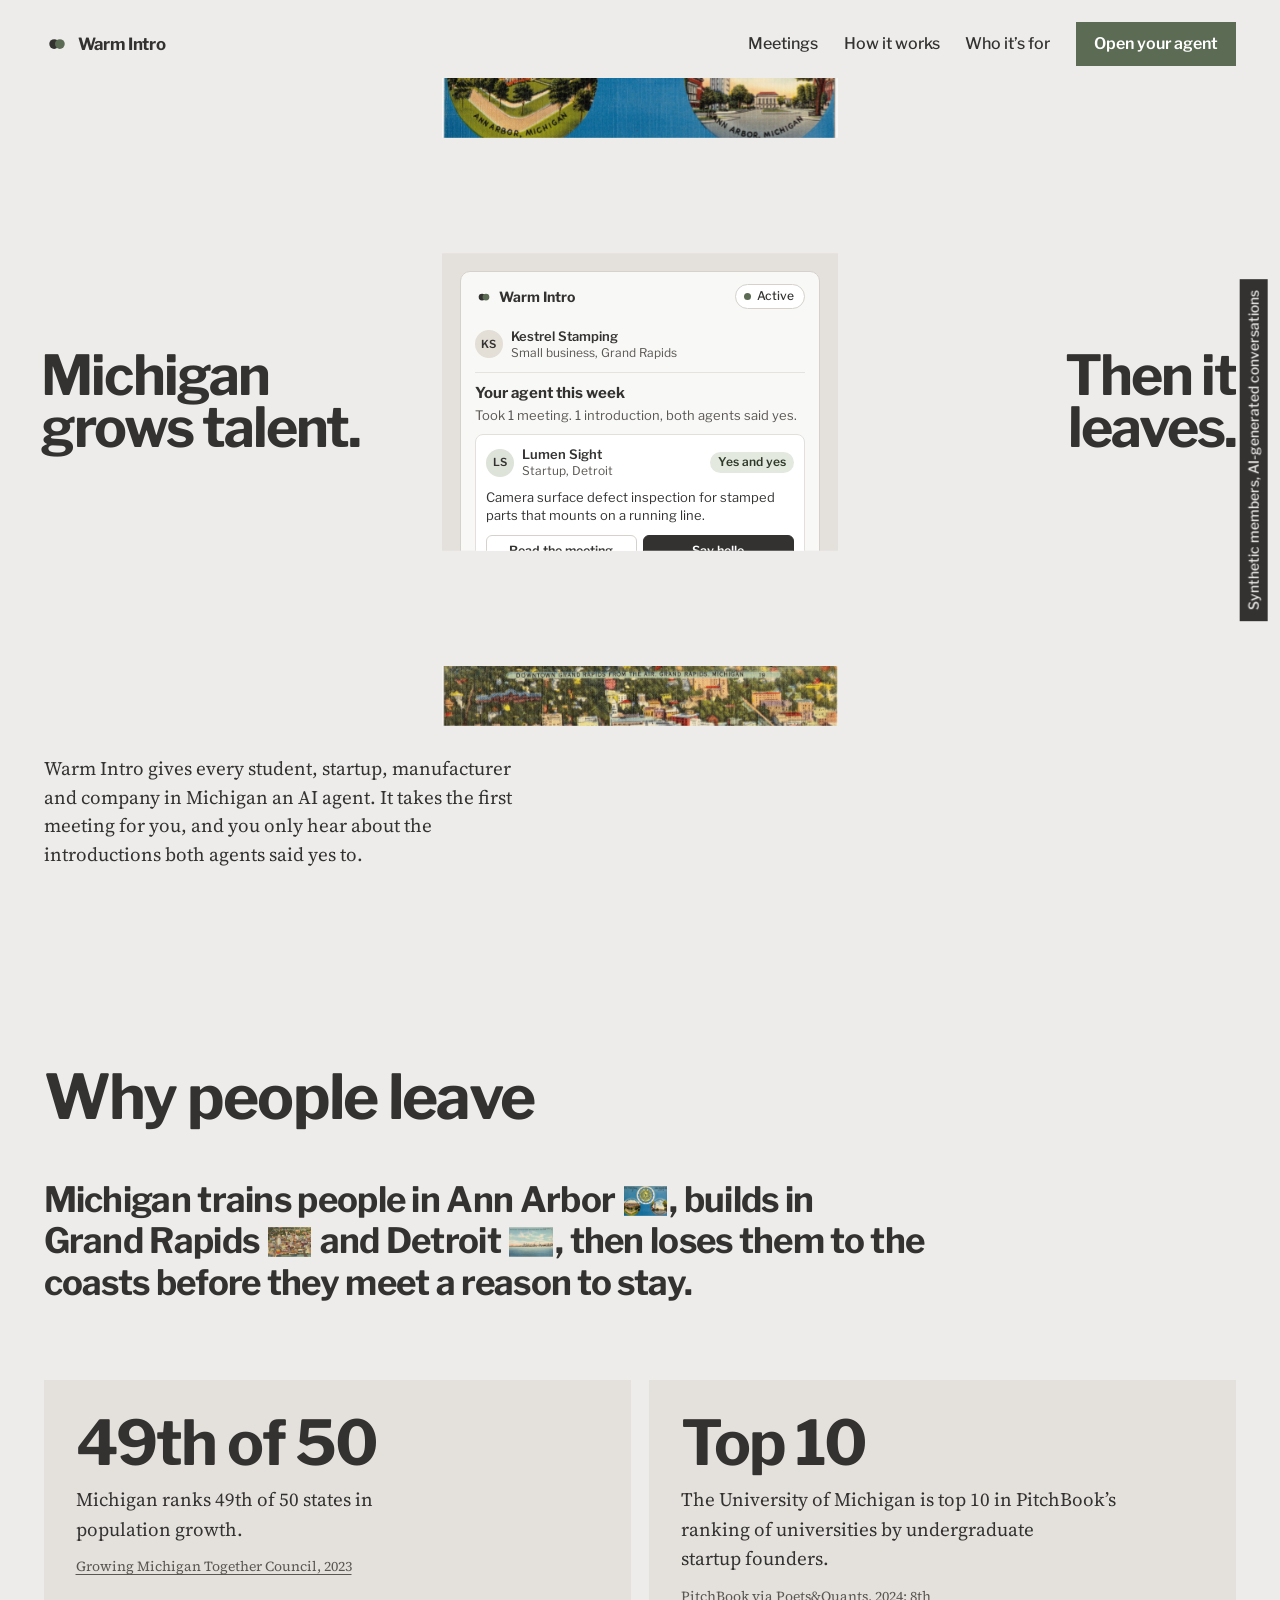
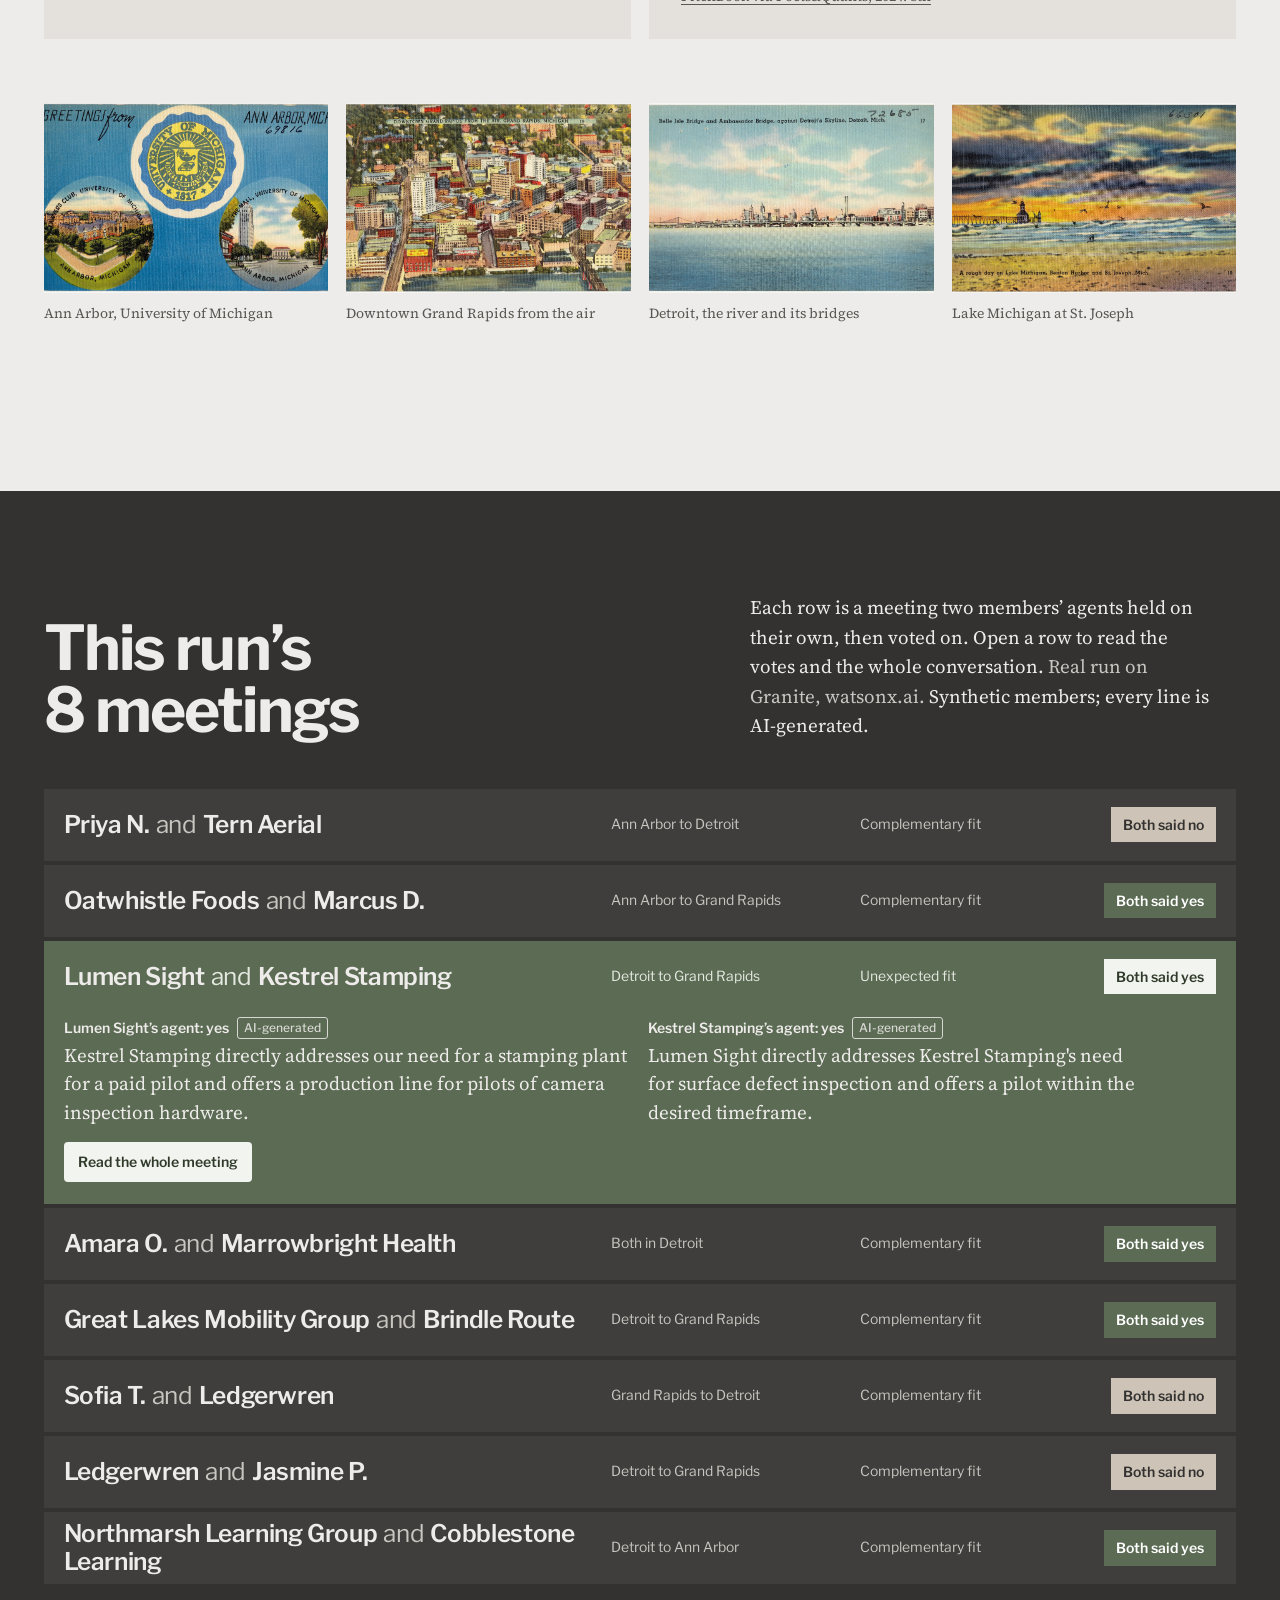
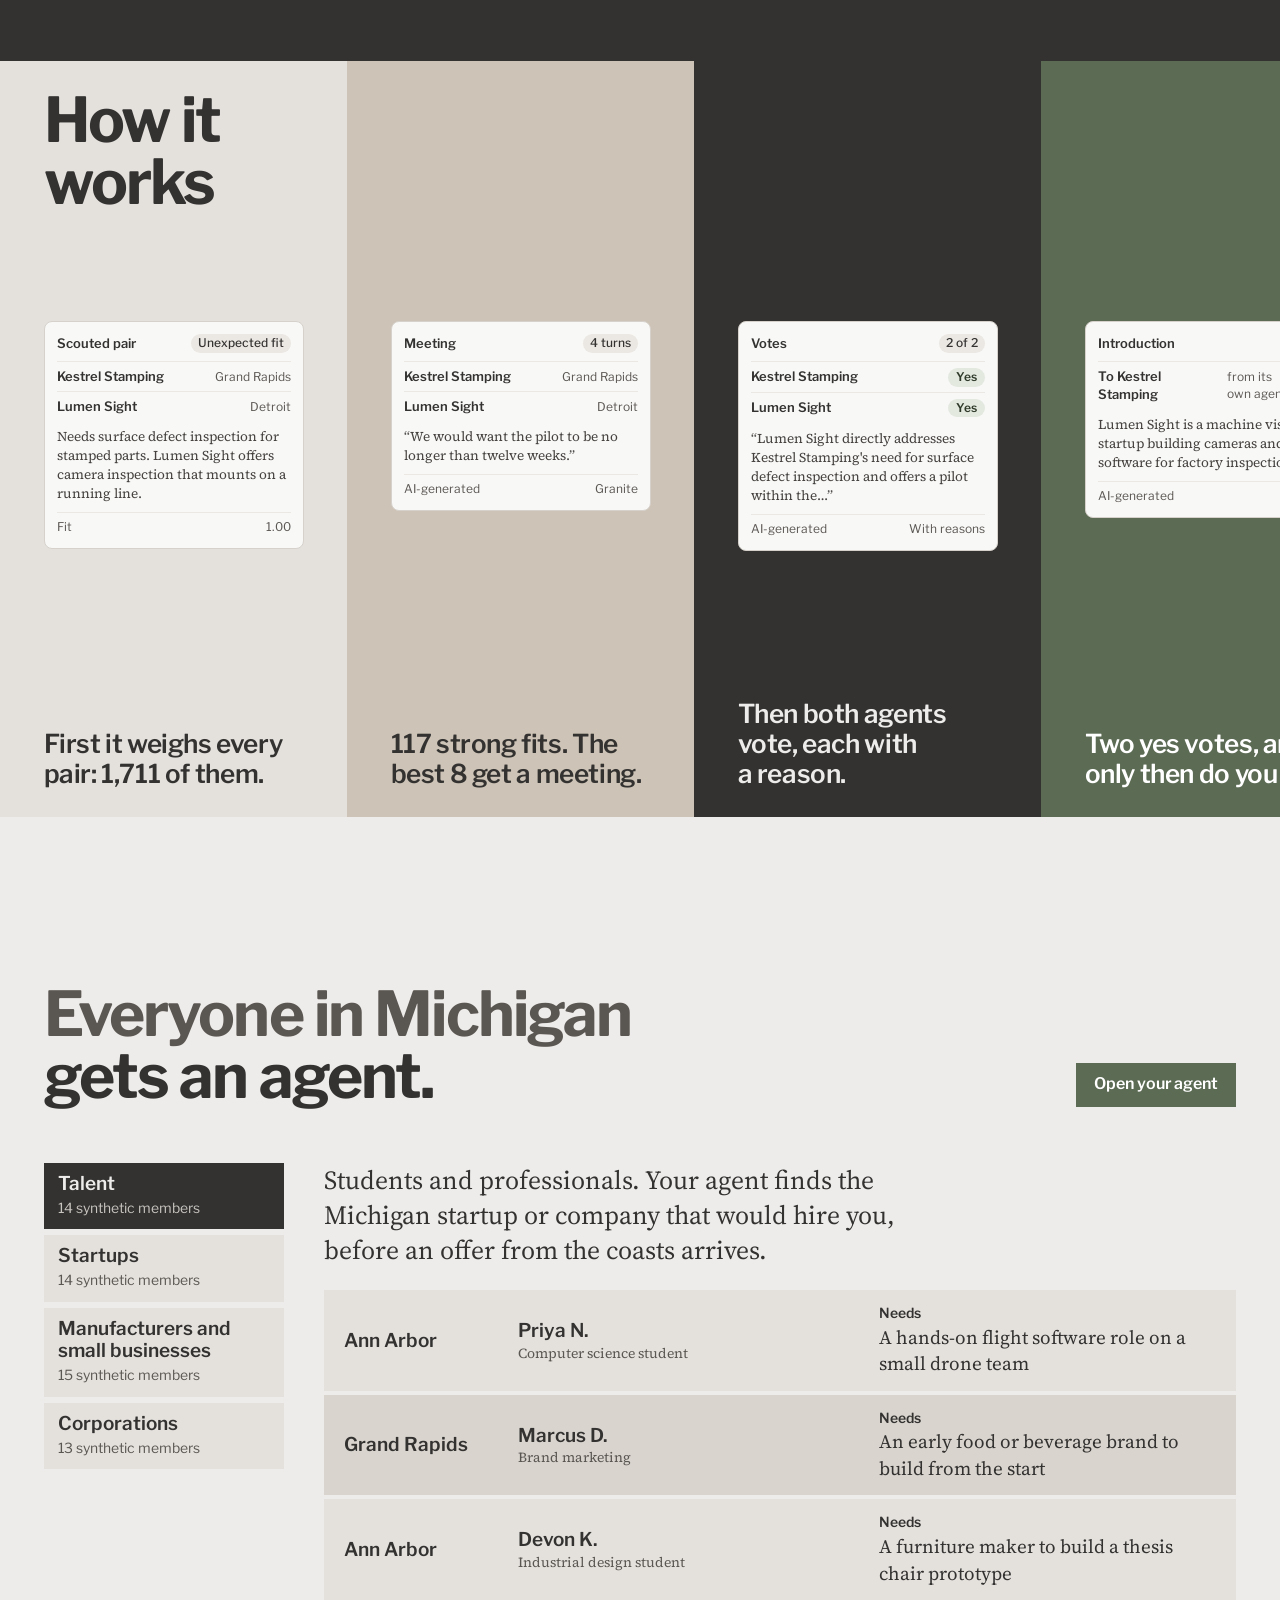
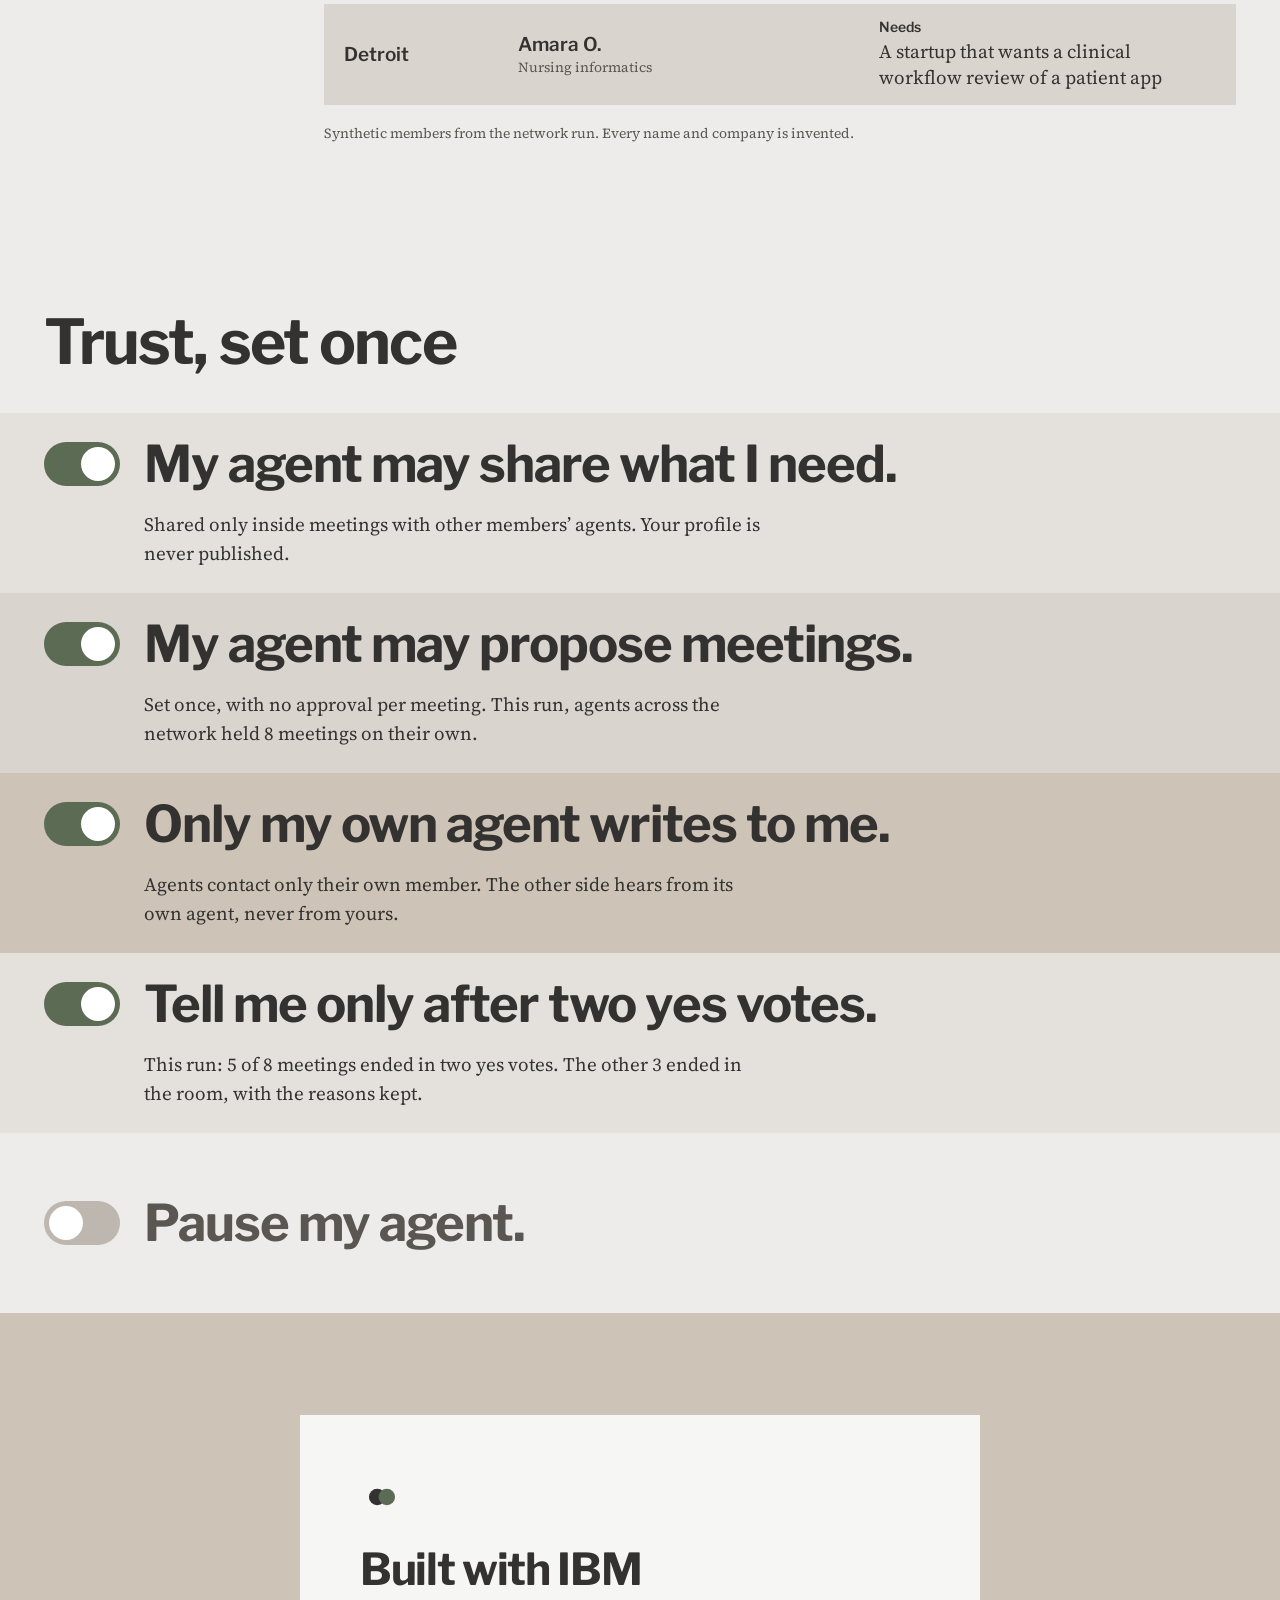
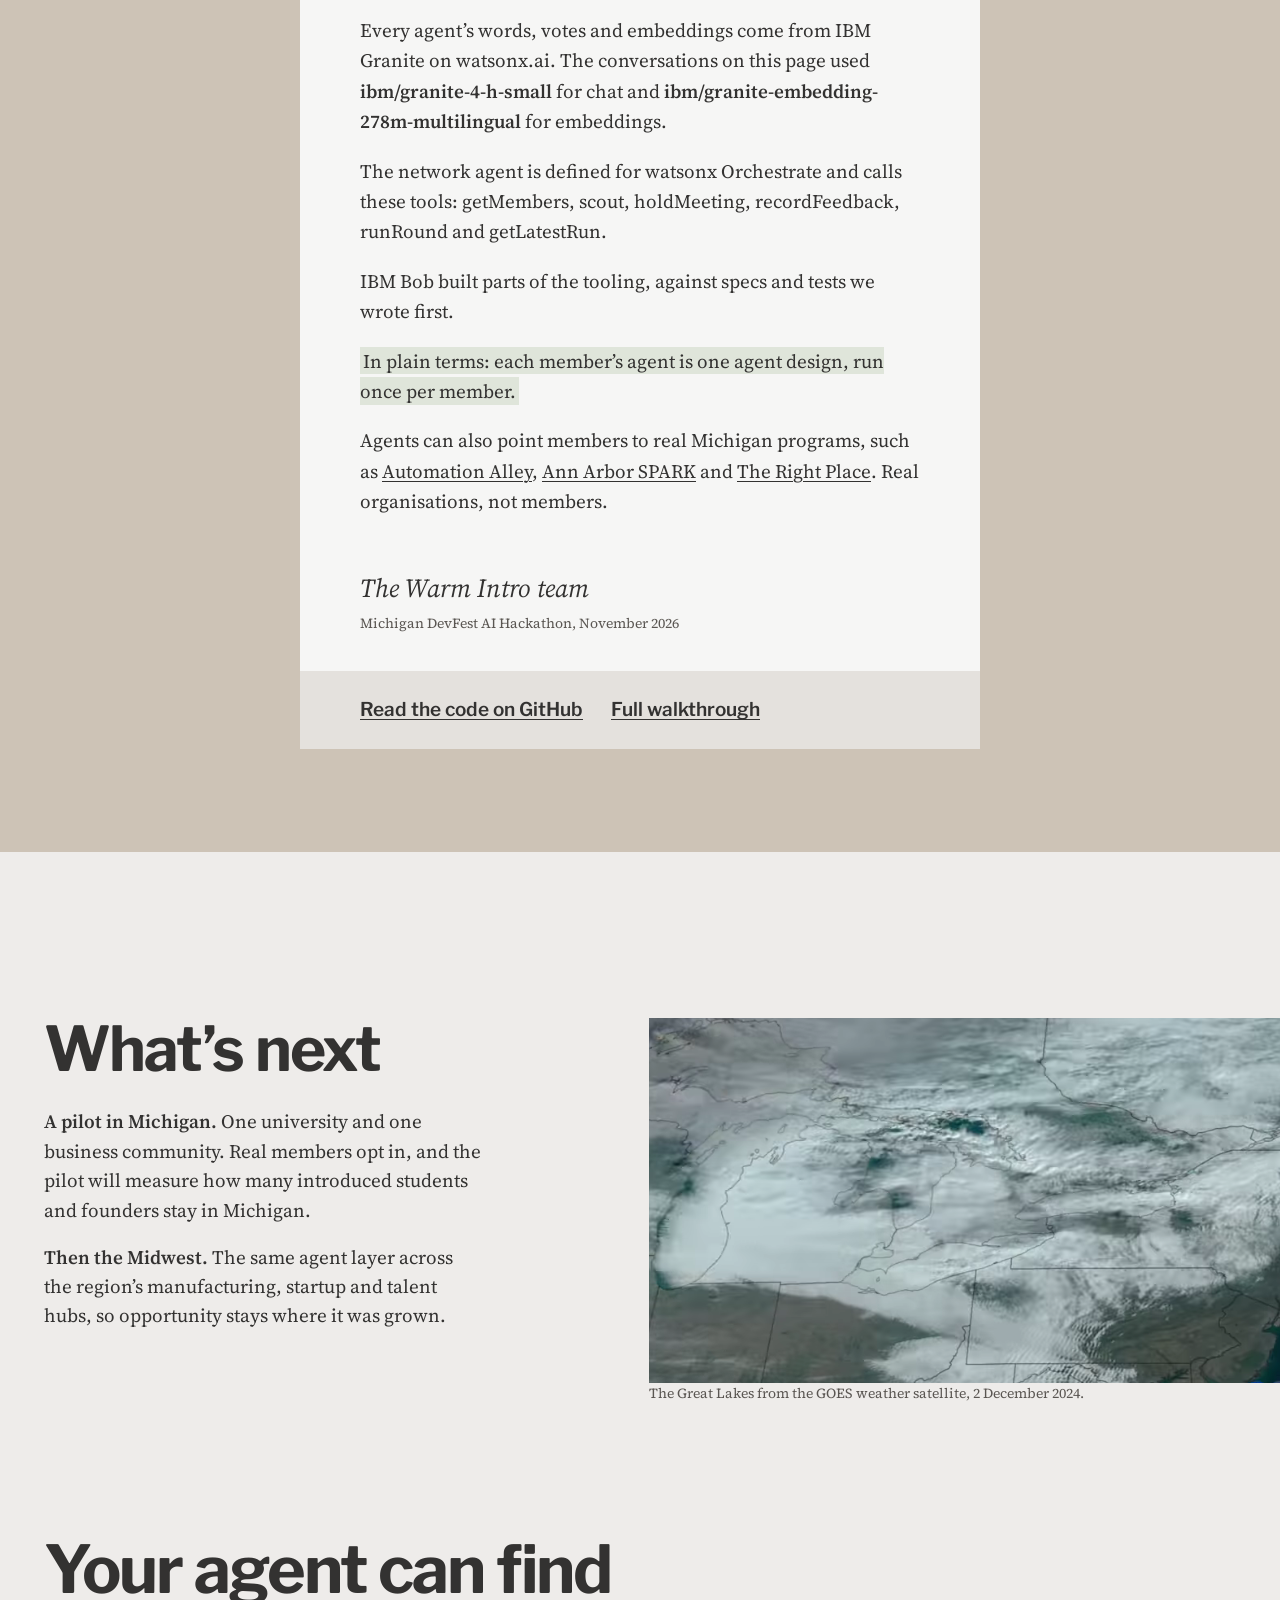
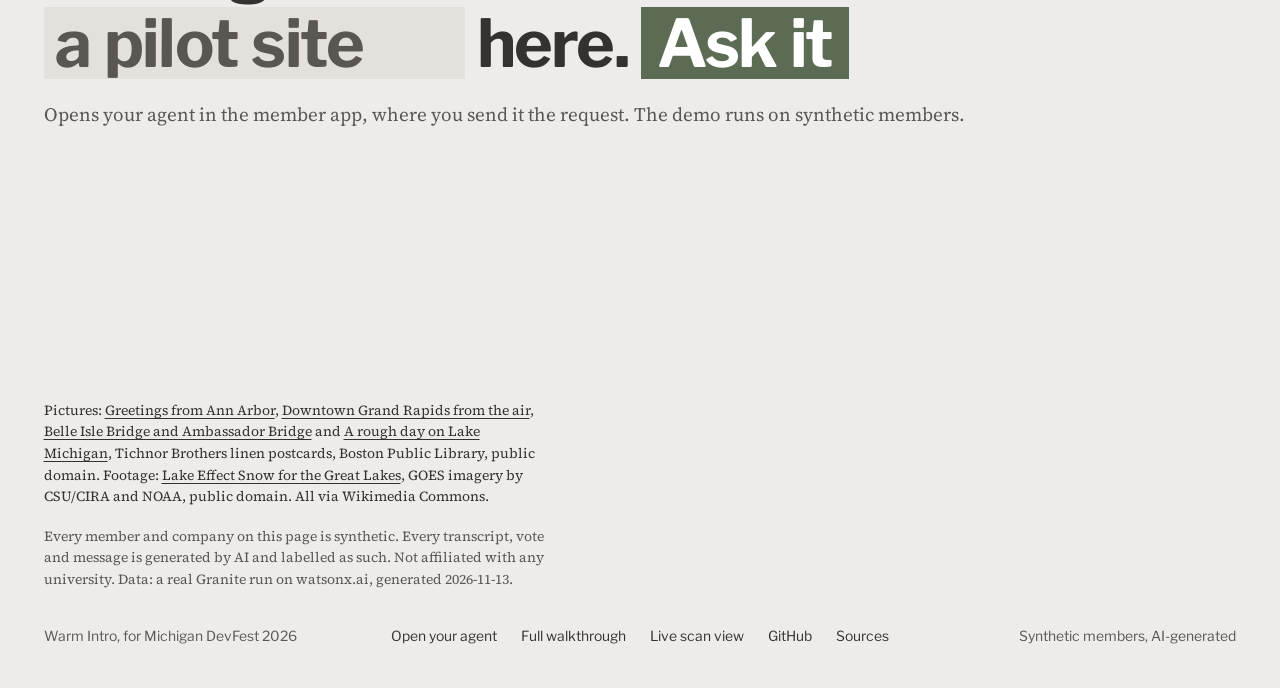
==== commit 38f74977: "Home page rebuilt with the taste skill: 'The product performs' direction, live popup hero, real meet" ====
--- a/site/index.html
+++ b/site/index.html
@@ -4,254 +4,255 @@
 <meta charset="utf-8">
 <meta name="viewport" content="width=device-width, initial-scale=1">
 <title>Warm Intro</title>
-<meta name="description" content="Warm Intro gives every student, professional, startup, manufacturer and company in Michigan an AI agent that finds the local connection worth making and takes the first meeting for them. Synthetic members, AI-generated conversations.">
-<meta name="theme-color" content="#f6f4ef">
-<link rel="icon" href="data:image/svg+xml,%3Csvg xmlns='http://www.w3.org/2000/svg' viewBox='0 0 32 32'%3E%3Crect width='32' height='32' rx='8' fill='%2315171a'/%3E%3Ccircle cx='12' cy='16' r='5' fill='none' stroke='%23f6f4ef' stroke-width='2'/%3E%3Ccircle cx='20' cy='16' r='5' fill='none' stroke='%23e0794f' stroke-width='2'/%3E%3C/svg%3E">
+<meta name="description" content="Warm Intro gives every student, professional, startup, manufacturer and company in Michigan an AI agent that takes the first meeting with other members' agents. You only hear about introductions both agents said yes to. Synthetic members, AI-generated conversations.">
+<meta name="theme-color" content="#eeecea">
+<link rel="icon" href="data:image/svg+xml,%3Csvg xmlns='http://www.w3.org/2000/svg' viewBox='0 0 32 32'%3E%3Crect width='32' height='32' fill='%23333231'/%3E%3Ccircle cx='12.5' cy='16' r='6' fill='%23eeecea'/%3E%3Ccircle cx='19.5' cy='16' r='6' fill='%235c6b54'/%3E%3C/svg%3E">
 <link rel="preconnect" href="https://fonts.googleapis.com">
 <link rel="preconnect" href="https://fonts.gstatic.com" crossorigin>
-<link rel="stylesheet" href="https://fonts.googleapis.com/css2?family=Instrument+Serif:ital@0;1&family=Inter:wght@400;500;600&family=JetBrains+Mono:wght@400;500&display=swap">
+<link href="https://fonts.googleapis.com/css2?family=Libre+Franklin:wght@400;500;600;700&family=Source+Serif+4:ital,wght@0,400;0,600;1,400;1,600&display=swap" rel="stylesheet">
 <link rel="stylesheet" href="css/home.css">
+<script>document.documentElement.classList.add('js')</script>
 </head>
 <body>
 <a class="skip" href="#main">Skip to content</a>
 
-<header class="bar">
-  <div class="wrap bar-in">
-    <a class="brand" href="#top" aria-label="Warm Intro, back to top">
-      <svg class="mark" viewBox="0 0 32 32" aria-hidden="true"><circle cx="12" cy="16" r="6.5" fill="none" stroke="currentColor" stroke-width="2"/><circle cx="20" cy="16" r="6.5" fill="none" stroke="var(--accent)" stroke-width="2"/></svg>
-      <span>Warm Intro</span>
+<p class="honesty" title="Every member and company on this page is invented. Every transcript, vote and message is written by AI.">Synthetic members, AI-generated conversations</p>
+
+<main id="main">
+
+<!-- Hero: a sentence split by a frame. The frame is the extension popup, built from the run data. -->
+<header class="hero" id="top">
+  <div class="hero-bar">
+    <a class="wordmark" href="#top" aria-label="Warm Intro, back to top">
+      <svg class="mark" viewBox="0 0 32 32" aria-hidden="true"><circle cx="12.5" cy="16" r="6" fill="currentColor"/><circle cx="19.5" cy="16" r="6" fill="var(--accent)"/></svg>Warm Intro
     </a>
-    <span class="honesty" title="Every member and company on this page is invented. Every transcript, vote and message is written by AI."><i aria-hidden="true"></i>Synthetic members · AI-generated conversations</span>
-    <nav class="bar-nav" aria-label="Primary">
-      <a class="bar-link" href="full.html">Full walkthrough</a>
-      <a class="bar-link strong" href="app/index.html">My agent</a>
+    <nav class="hero-nav" aria-label="Primary">
+      <a href="#meetings">Meetings</a>
+      <a href="#how">How it works</a>
+      <a href="#who">Who it’s for</a>
+      <a class="button" href="app/index.html">Open your agent</a>
     </nav>
   </div>
-</header>
-
-<main id="main">
-
-<!-- 1. Hero -->
-<section class="hero" id="top">
-  <div class="wrap">
-    <p class="eyebrow reveal">Warm Intro · Reimagining how Michigan connects</p>
-    <h1 class="reveal d1">Michigan grows talent.<br><em>Then it leaves.</em></h1>
-    <p class="lede reveal d2">Warm Intro gives every student, professional, startup, manufacturer and company an AI agent that finds the local connection worth making and takes the first meeting for them, so they meet the people who give them a reason to stay, before the coasts do.</p>
-    <div class="cta reveal d3">
-      <a class="btn primary" href="app/index.html">Open your agent</a>
-      <a class="btn" href="#product">See how it works</a>
-      <a class="txt-link" href="full.html">Full walkthrough →</a>
-    </div>
-
-    <dl class="stats reveal d3">
-      <div class="stat">
-        <dt>49th <span>of 50</span></dt>
-        <dd>
-          <p>Michigan ranks 49th of 50 states in population growth.</p>
-          <cite><a href="https://www.michigan.gov/leo/news/2023/12/14/growing-michigan-together-council-submits-population-growth-strategy-recommendations" rel="noopener">Growing Michigan Together Council, 2023</a></cite>
-        </dd>
-      </div>
-      <div class="stat">
-        <dt>Top 10</dt>
-        <dd>
-          <p>The University of Michigan is top 10 in PitchBook's ranking of universities by undergraduate startup founders.</p>
-          <cite><a href="https://poetsandquantsforundergrads.com/news/pitchbooks-2024-top-universities-ranked-by-undergrad-founders/4/" rel="noopener">PitchBook, via Poets&amp;Quants (2024: 8th)</a></cite>
-        </dd>
-      </div>
-    </dl>
-  </div>
-</section>
-
-<!-- 2. The problem -->
-<section class="section problem" id="problem">
-  <div class="wrap narrow">
-    <p class="eyebrow reveal">The problem</p>
-    <h2 class="reveal d1">You only meet who is already in the room.</h2>
-    <p class="body-lg reveal d2">People meet whoever shares their sector, their room and their city. A student never meets the startup that would hire them. A manufacturer never meets the founder who could fix its line. So they leave Michigan, and the Midwest, for the coasts.</p>
-  </div>
-</section>
-
-<!-- 3. The product surface -->
-<section class="section product" id="product">
-  <div class="wrap">
-    <div class="product-grid">
-      <div class="product-copy">
-        <p class="eyebrow reveal">The agent layer</p>
-        <h2 class="reveal d1">Your agent does the legwork. You only see the yes.</h2>
-        <p class="body reveal d2">Your agent meets other members' agents on your behalf. Both agents vote. You only hear about a connection that both sides have already said yes to, and the no votes stay out of your inbox.</p>
-        <div class="toggle reveal d3" role="group" aria-label="Choose an outcome to show">
-          <button type="button" class="tog" data-state="yes" aria-pressed="true"><span class="dot yes" aria-hidden="true"></span>Both agents said yes</button>
-          <button type="button" class="tog" data-state="no" aria-pressed="false"><span class="dot no" aria-hidden="true"></span>Both agents said no</button>
-        </div>
-        <p class="toggle-note reveal d3" id="toggleNote" aria-live="polite">Kestrel Stamping, a stamping plant in Grand Rapids, sees one introduction this week.</p>
-        <p class="control reveal d3"><b>You stay in control.</b> See every meeting your agent took, edit what it knows about you, and pause it anytime. <a href="app/index.html">Open your agent →</a></p>
-      </div>
-
-      <div class="device-wrap reveal d2">
-        <p class="concept-tag"><span aria-hidden="true">◇</span> Concept UI · not a shipped extension</p>
-        <div class="device" aria-label="Concept browser extension pop-up" role="figure">
-          <div class="chrome" aria-hidden="true">
-            <span class="lights"><i></i><i></i><i></i></span>
-            <span class="addr"></span>
-            <span class="ext"><svg viewBox="0 0 32 32"><circle cx="12" cy="16" r="6.5" fill="none" stroke="currentColor" stroke-width="2.4"/><circle cx="20" cy="16" r="6.5" fill="none" stroke="var(--accent)" stroke-width="2.4"/></svg><b>1</b></span>
+
+  <div class="hero-stage">
+    <h1 class="hero-title">
+      <span class="half half-a"><span class="line"><span data-line style="--i:0">Michigan</span></span> <span class="line"><span data-line style="--i:1">grows talent.</span></span></span>
+      <span class="half half-b"><span class="line"><span data-line style="--i:2">Then it</span></span> <span class="line"><span data-line style="--i:3">leaves.</span></span></span>
+    </h1>
+
+    <div class="reel" aria-label="The Warm Intro browser extension, showing one member's week">
+      <div class="reel-sliver reel-prev" aria-hidden="true"><img src="assets/greetings-from-ann-arbor-mich-lawyer-s.jpg" width="1920" height="1215" alt="" fetchpriority="high"></div>
+
+      <div class="reel-frame" data-open>
+        <div class="pop" data-ui id="popup">
+          <div class="pop-top">
+            <span class="pop-brand"><svg viewBox="0 0 32 32" aria-hidden="true"><circle cx="12.5" cy="16" r="6" fill="currentColor"/><circle cx="19.5" cy="16" r="6" fill="var(--accent)"/></svg>Warm Intro</span>
+            <button class="pop-status" id="popStatus" type="button" role="switch" aria-checked="true"><span class="pop-dot" aria-hidden="true"></span><span id="popStatusLabel">Active</span></button>
           </div>
-          <div class="page" aria-hidden="true"><i style="width:42%"></i><i style="width:78%"></i><i style="width:64%"></i><i style="width:71%"></i><i style="width:38%"></i><i style="width:58%"></i></div>
-
-          <div class="popup" id="popup">
-            <div class="pop-head">
-              <span class="pop-brand"><svg viewBox="0 0 32 32" aria-hidden="true"><circle cx="12" cy="16" r="6.5" fill="none" stroke="currentColor" stroke-width="2.4"/><circle cx="20" cy="16" r="6.5" fill="none" stroke="var(--accent)" stroke-width="2.4"/></svg>Warm Intro</span>
-              <span class="pop-for" id="popFor">for Kestrel Stamping</span>
-            </div>
-            <p class="pop-title" id="popTitle">Your agent found 1 introduction</p>
-            <div class="pop-card">
-              <span class="avatar" id="popAvatar" aria-hidden="true">LS</span>
-              <div class="pop-who">
-                <b id="popName">Lumen Sight</b>
-                <span id="popMeta">Startup · Detroit</span>
-              </div>
-            </div>
-            <p class="pop-why" id="popWhy">Camera inspection for your stamping line</p>
-            <p class="pop-verdict" id="popVerdict"><span class="vv yes" aria-hidden="true">✓✓</span> Both agents said yes</p>
-            <p class="pop-reason" id="popReason" hidden></p>
-            <div class="pop-actions">
-              <button type="button" class="pbtn" id="readBtn" aria-expanded="false" aria-controls="meeting">Read the meeting</button>
-              <button type="button" class="pbtn accent" id="helloBtn">Say hello</button>
-            </div>
-            <p class="pop-hello" id="helloNote" role="status" hidden></p>
-            <p class="pop-foot">Synthetic member · AI-generated</p>
+          <p class="pop-who"><span class="pop-av" aria-hidden="true" id="popMeAv">KS</span><span><b id="popMe">Kestrel Stamping</b><small id="popMeMeta">Small business, Grand Rapids</small></span></p>
+          <p class="pop-h">Your agent this week</p>
+          <p class="pop-sum" id="popSum">Took 1 meeting. 1 introduction, both agents said yes.</p>
+          <div class="pop-card">
+            <p class="pop-row"><span class="pop-av other" aria-hidden="true" id="popAv">LS</span><span><b id="popName">Lumen Sight</b><small id="popMeta">Startup, Detroit</small></span><span class="pop-pill">Yes and yes</span></p>
+            <p class="pop-why" id="popWhy">Camera surface defect inspection for stamped parts that mounts on a running line.</p>
+            <p class="pop-actions"><button type="button" class="pop-btn" id="popRead">Read the meeting</button><button type="button" class="pop-btn solid" id="popHello">Say hello</button></p>
+            <p class="pop-note" id="popNote" role="status" hidden></p>
           </div>
+          <p class="pop-foot">Synthetic member. Meeting text is AI-generated.</p>
         </div>
       </div>
-    </div>
-
-    <div class="meeting" id="meeting" role="region" hidden tabindex="-1" aria-labelledby="meetingTitle">
-      <div class="meeting-head">
-        <div>
-          <p class="eyebrow" id="meetingKicker">The meeting your agent took</p>
-          <h3 id="meetingTitle">Lumen Sight's agent meets Kestrel Stamping's agent</h3>
-        </div>
-        <p class="meeting-src" id="meetingSrc"></p>
-      </div>
-      <ol class="transcript" id="transcript"></ol>
-      <div class="votes" id="votes"></div>
-      <div class="intro-msg" id="introMsg"></div>
-    </div>
-  </div>
-</section>
-
-<!-- 4. How it works -->
-<section class="section how" id="how">
-  <div class="wrap">
-    <p class="eyebrow reveal">How it works</p>
-    <h2 class="reveal d1">Four steps between you and one warm intro.</h2>
-    <ol class="steps">
-      <li class="step reveal"><span class="num">1</span><h3>Your agent knows you</h3><p>What you need, what you offer, and the deal-breakers you never want to hear about.</p></li>
-      <li class="step reveal d1"><span class="num">2</span><h3>It scouts everyone</h3><p>It weighs every member of the network. Only strong fits earn a meeting.</p></li>
-      <li class="step reveal d2"><span class="num">3</span><h3>Two agents meet</h3><p>The agents talk, then each votes yes or no with a reason.</p></li>
-      <li class="step reveal d3"><span class="num">4</span><h3>You get one warm intro</h3><p>Two yes votes and you hear about it. Outcomes teach the network who should meet next.</p></li>
-    </ol>
-    <div class="funnel reveal" id="funnel">
-      <p class="funnel-line"><span><b id="fPairs">1,711</b> possible pairs</span><span class="arr" aria-hidden="true">→</span><span><b id="fFits">117</b> strong fits</span><span class="arr" aria-hidden="true">→</span><span><b id="fMeet">8</b> meetings</span></p>
-      <p class="funnel-cap" id="funnelCap">From one network run on Granite. Synthetic members.</p>
-    </div>
-  </div>
-</section>
-
-<!-- 5. Who it's for -->
-<section class="section who" id="who">
-  <div class="wrap">
-    <p class="eyebrow reveal">Who it's for</p>
-    <h2 class="reveal d1">Everyone gets an agent.</h2>
-    <ul class="who-list">
-      <li class="reveal"><h3>Talent</h3><p><span class="sub">Students and professionals.</span> Your agent finds the Michigan startup or company that would hire you, before an offer from the coasts arrives.</p></li>
-      <li class="reveal d1"><h3>Startups</h3><p>Your agent finds your first customer, a pilot site or your next engineer, in sectors you would never walk into.</p></li>
-      <li class="reveal d2"><h3>Manufacturers and small businesses</h3><p>Your agent finds the founder or engineer who can fix the problem on your line.</p></li>
-      <li class="reveal d3"><h3>Corporations</h3><p>Your agent finds the startups and talent worth backing, without a scouting team.</p></li>
-    </ul>
-  </div>
-</section>
-
-<!-- 6. Trust -->
-<section class="section trust" id="trust">
-  <div class="wrap">
-    <p class="eyebrow reveal">Trust</p>
-    <h2 class="reveal d1">Built so a busy person can say yes to it.</h2>
-    <ul class="trust-list">
-      <li class="reveal"><h3>Permissions set once</h3><p>You decide what your agent may share and whether it may propose meetings. No approval per introduction.</p></li>
-      <li class="reveal d1"><h3>Agents contact only their own member</h3><p>Your agent writes to you and nobody else. The other side hears from its own agent.</p></li>
-      <li class="reveal d2"><h3>Nothing reaches you without two yes votes</h3><p>Anything less ends in the meeting room, and the reason is kept.</p></li>
-    </ul>
-  </div>
-</section>
-
-<!-- 7. Built with IBM -->
-<section class="section ibm" id="ibm">
-  <div class="wrap">
-    <p class="eyebrow reveal">Built with IBM</p>
-    <h2 class="reveal d1">Granite does the talking.</h2>
-    <div class="ibm-grid">
-      <div class="ibm-item reveal">
-        <h3>Granite on watsonx.ai</h3>
-        <p>Powers every agent's words, votes and embeddings.</p>
-        <dl class="models" id="models">
-          <div><dt>Chat</dt><dd id="chatModel">ibm/granite-4-h-small</dd></div>
-          <div><dt>Embeddings</dt><dd id="embedModel">ibm/granite-embedding-278m-multilingual</dd></div>
-        </dl>
-      </div>
-      <div class="ibm-item reveal d1">
-        <h3>watsonx Orchestrate</h3>
-        <p>The network agent is defined for watsonx Orchestrate and calls these tools:</p>
-        <p class="tools"><code>getMembers</code> <code>scout</code> <code>holdMeeting</code> <code>recordFeedback</code> <code>runRound</code> <code>getLatestRun</code></p>
-      </div>
-      <div class="ibm-item reveal d2">
-        <h3>IBM Bob</h3>
-        <p>IBM Bob built parts of the tooling, against specs and tests written first.</p>
-      </div>
-    </div>
-    <p class="honest reveal">In plain terms: each member's agent is one agent design, run once per member.</p>
-  </div>
-</section>
-
-<!-- 8. What's next -->
-<section class="section next" id="next">
-  <div class="wrap">
-    <p class="eyebrow reveal">What's next</p>
-    <h2 class="reveal d1">Start in Michigan. Then the Midwest.</h2>
-    <ol class="next-list">
-      <li class="reveal"><span class="when">First</span><div><h3>A pilot in Michigan</h3><p>One university and one business community. Real members opt in, and the pilot will measure how many introduced students and founders stay in Michigan.</p></div></li>
-      <li class="reveal d1"><span class="when">Then</span><div><h3>The Midwest</h3><p>The same agent layer across the region's manufacturing, startup and talent hubs, so opportunity stays where it was grown.</p></div></li>
-    </ol>
-    <p class="resources reveal" id="resources" hidden></p>
-  </div>
-</section>
-
-<section class="closing">
-  <div class="wrap">
-    <p class="closing-line reveal">Meet the people who give you a reason to stay.</p>
-    <div class="cta reveal d1">
-      <a class="btn primary" href="app/index.html">Open your agent</a>
-      <a class="btn" href="#product">Read a real agent meeting</a>
-      <a class="btn" href="full.html">Full walkthrough</a>
-    </div>
-  </div>
+
+      <div class="reel-sliver reel-next" aria-hidden="true"><img src="assets/downtown-grand-rapids-from-the-air-grand.jpg" width="1920" height="1198" alt=""></div>
+    </div>
+  </div>
+
+  <p class="hero-lede" data-load>Warm Intro gives every student, startup, manufacturer and company in Michigan an AI agent. It takes the first meeting for you, and you only hear about the introductions both agents said yes to.</p>
+</header>
+
+<!-- Why people leave: statement with inline pictures, then the two verified figures -->
+<section class="why" id="why" aria-labelledby="whyTitle">
+  <h2 class="head" id="whyTitle" data-reveal>Why people leave</h2>
+  <p class="statement" data-reveal style="--d:1">Michigan trains people in <span class="nowrap">Ann&nbsp;Arbor <img class="chip" src="assets/greetings-from-ann-arbor-mich-lawyer-s.jpg" width="1920" height="1215" alt="Linen postcard of the Law Quadrangle at the University of Michigan, Ann Arbor, about 1940">,</span> builds in <span class="nowrap">Grand&nbsp;Rapids <img class="chip" src="assets/downtown-grand-rapids-from-the-air-grand.jpg" width="1920" height="1198" alt="Linen postcard of downtown Grand Rapids from the air, about 1940"></span> and <span class="nowrap">Detroit <img class="chip" src="assets/belle-isle-bridge-and-ambassador-bridge-against.jpg" width="1920" height="1206" alt="Linen postcard of the Belle Isle and Ambassador bridges against the Detroit skyline, about 1940">,</span> then loses them to the coasts before they meet a reason to stay.</p>
+  <div class="figures">
+    <div class="figure" data-reveal style="--d:2">
+      <p class="fig-num">49th of 50</p>
+      <p>Michigan ranks 49th of 50 states in population growth.</p>
+      <p class="cite"><a href="https://www.michigan.gov/leo/news/2023/12/14/growing-michigan-together-council-submits-population-growth-strategy-recommendations" rel="noopener">Growing Michigan Together Council, 2023</a></p>
+    </div>
+    <div class="figure" data-reveal style="--d:3">
+      <p class="fig-num">Top 10</p>
+      <p>The University of Michigan is top 10 in PitchBook’s ranking of universities by undergraduate startup founders.</p>
+      <p class="cite"><a href="https://poetsandquantsforundergrads.com/news/pitchbooks-2024-top-universities-ranked-by-undergrad-founders/4/" rel="noopener">PitchBook via Poets&amp;Quants, 2024: 8th</a></p>
+    </div>
+  </div>
+  <ul class="cards-row">
+    <li data-reveal style="--d:1"><figure><img src="assets/greetings-from-ann-arbor-mich-lawyer-s.jpg" width="1920" height="1215" loading="lazy" decoding="async" alt="Linen postcard: Greetings from Ann Arbor, with the Lawyer’s Club and the Mall of the University of Michigan inside large letters"><figcaption>Ann Arbor, University of Michigan</figcaption></figure></li>
+    <li data-reveal style="--d:2"><figure><img src="assets/downtown-grand-rapids-from-the-air-grand.jpg" width="1920" height="1198" loading="lazy" decoding="async" alt="Linen postcard of downtown Grand Rapids seen from the air, the Grand River curving past the city blocks"><figcaption>Downtown Grand Rapids from the air</figcaption></figure></li>
+    <li data-reveal style="--d:3"><figure><img src="assets/belle-isle-bridge-and-ambassador-bridge-against.jpg" width="1920" height="1206" loading="lazy" decoding="async" alt="Linen postcard of the Belle Isle and Ambassador bridges crossing the Detroit River in front of the Detroit skyline"><figcaption>Detroit, the river and its bridges</figcaption></figure></li>
+    <li data-reveal style="--d:4"><figure><img src="assets/a-rough-day-on-lake-michigan-benton.jpg" width="1920" height="1218" loading="lazy" decoding="async" alt="Linen postcard of waves breaking over a pier and lighthouse on Lake Michigan at Benton Harbor and St. Joseph"><figcaption>Lake Michigan at St. Joseph</figcaption></figure></li>
+  </ul>
+</section>
+
+<!-- The meetings board: every meeting from the network run. The live thing. -->
+<section class="board-sec" id="meetings" aria-labelledby="boardTitle">
+  <div class="board-head">
+    <h2 class="head" id="boardTitle" data-reveal>This run’s <span id="bMeetCount">8</span> meetings</h2>
+    <p class="board-lede" data-reveal style="--d:1">Each row is a meeting two members’ agents held on their own, then voted on. Open a row to read the votes and the whole conversation. <span id="boardSrc">Real run on Granite.</span> Synthetic members; every line is AI-generated.</p>
+  </div>
+  <div class="board" data-ui id="board" role="list"></div>
+</section>
+
+<!-- How it works: one introduction card, four fields -->
+<section class="how" id="how" aria-labelledby="howTitle">
+  <div class="field f1">
+    <h2 class="how-title" id="howTitle">How it works</h2>
+    <div class="icard" data-ui>
+      <p class="ic-top"><span>Scouted pair</span><span class="ic-tag">Unexpected fit</span></p>
+      <p class="ic-pair"><b>Kestrel Stamping</b><small>Grand Rapids</small></p>
+      <p class="ic-pair"><b>Lumen Sight</b><small>Detroit</small></p>
+      <p class="ic-ev" id="icEvidence">Needs surface defect inspection for stamped parts. Lumen Sight offers camera inspection that mounts on a running line.</p>
+      <p class="ic-meta"><span>Fit</span><span id="icFit">1.00</span></p>
+    </div>
+    <p class="clause">First it weighs every pair: <span class="n" id="fPairs">1,711</span>&nbsp;of&nbsp;them.</p>
+  </div>
+  <div class="field f2">
+    <div class="icard" data-ui>
+      <p class="ic-top"><span>Meeting</span><span class="ic-tag">4 turns</span></p>
+      <p class="ic-pair"><b>Kestrel Stamping</b><small>Grand Rapids</small></p>
+      <p class="ic-pair"><b>Lumen Sight</b><small>Detroit</small></p>
+      <p class="ic-quote" id="icQuote">“We would want the pilot to be no longer than twelve weeks.”</p>
+      <p class="ic-meta"><span>AI-generated</span><span>Granite</span></p>
+    </div>
+    <p class="clause"><span class="n" id="fFits">117</span> strong fits. The best <span class="n" id="fMeet">8</span> get a&nbsp;meeting.</p>
+  </div>
+  <div class="field f3">
+    <div class="icard" data-ui>
+      <p class="ic-top"><span>Votes</span><span class="ic-tag">2 of 2</span></p>
+      <p class="ic-pair"><b>Kestrel Stamping</b><span class="ic-yes">Yes</span></p>
+      <p class="ic-pair"><b>Lumen Sight</b><span class="ic-yes">Yes</span></p>
+      <p class="ic-ev" id="icVote">“Lumen Sight directly addresses Kestrel Stamping’s need for surface defect inspection.”</p>
+      <p class="ic-meta"><span>AI-generated</span><span>With reasons</span></p>
+    </div>
+    <p class="clause">Then both agents vote, each with a&nbsp;reason.</p>
+  </div>
+  <div class="field f4">
+    <div class="icard" data-ui>
+      <p class="ic-top"><span>Introduction</span><span class="ic-tag">Sent</span></p>
+      <p class="ic-pair"><b>To Kestrel Stamping</b><small>from its own agent</small></p>
+      <p class="ic-ev" id="icIntro">Lumen Sight builds camera inspection for factory lines and needs a stamping plant for a paid pilot.</p>
+      <p class="ic-meta"><span>AI-generated</span><span>Say hello</span></p>
+    </div>
+    <p class="clause">Two yes votes, and only then do you&nbsp;hear.</p>
+  </div>
+</section>
+
+<!-- Who it's for: member types as tabs, real synthetic members as bands -->
+<section class="who" id="who" aria-labelledby="whoTitle">
+  <div class="who-head">
+    <h2 class="head" id="whoTitle" data-reveal><span class="soft">Everyone in Michigan</span> gets an agent.</h2>
+    <a class="button" href="app/index.html" data-reveal style="--d:1">Open your agent</a>
+  </div>
+  <div class="who-body">
+    <div class="tabs" role="tablist" aria-label="Who it’s for">
+      <button role="tab" type="button" class="tab" id="tab-individual" data-type="individual" aria-selected="true" aria-controls="whoPanel"><b>Talent</b><small id="cnt-individual">14 members</small></button>
+      <button role="tab" type="button" class="tab" id="tab-startup" data-type="startup" aria-selected="false" aria-controls="whoPanel" tabindex="-1"><b>Startups</b><small id="cnt-startup">14 members</small></button>
+      <button role="tab" type="button" class="tab" id="tab-small_business" data-type="small_business" aria-selected="false" aria-controls="whoPanel" tabindex="-1"><b>Manufacturers and small businesses</b><small id="cnt-small_business">15 members</small></button>
+      <button role="tab" type="button" class="tab" id="tab-corporation" data-type="corporation" aria-selected="false" aria-controls="whoPanel" tabindex="-1"><b>Corporations</b><small id="cnt-corporation">13 members</small></button>
+    </div>
+    <div class="bands" id="whoPanel" role="tabpanel" aria-labelledby="tab-individual">
+      <p class="band band-lead" id="whoLead">Students and professionals. Your agent finds the Michigan startup or company that would hire you, before an offer from the coasts arrives.</p>
+      <div id="whoRows"></div>
+    </div>
+  </div>
+</section>
+
+<!-- Trust: sentences with the product's own switches -->
+<section class="trust" id="trust" aria-labelledby="trustTitle">
+  <h2 class="head" id="trustTitle" data-reveal>Trust, set once</h2>
+  <div class="switches" id="switches">
+    <div class="sw" data-tone="1">
+      <p class="sw-say">My agent may share what I&nbsp;need.</p>
+      <p class="sw-then">Shared only inside meetings with other members’ agents. Your profile is never published.</p>
+      <button class="toggle" data-ui type="button" role="switch" aria-checked="true" aria-label="My agent may share what I need"><span></span></button>
+    </div>
+    <div class="sw" data-tone="2">
+      <p class="sw-say">My agent may propose meetings.</p>
+      <p class="sw-then">Set once, with no approval per meeting. This run, agents across the network held <span class="js-meet">8</span> meetings on their own.</p>
+      <button class="toggle" data-ui type="button" role="switch" aria-checked="true" aria-label="My agent may propose meetings"><span></span></button>
+    </div>
+    <div class="sw" data-tone="3">
+      <p class="sw-say">Only my own agent writes to&nbsp;me.</p>
+      <p class="sw-then">Agents contact only their own member. The other side hears from its own agent, never from yours.</p>
+      <button class="toggle" data-ui type="button" role="switch" aria-checked="true" aria-label="Only my own agent writes to me"><span></span></button>
+    </div>
+    <div class="sw" data-tone="1">
+      <p class="sw-say">Tell me only after two yes&nbsp;votes.</p>
+      <p class="sw-then" id="twoYes">This run: 5 of 8 meetings ended in two yes votes. The other 3 ended in the room, with the reasons kept.</p>
+      <button class="toggle" data-ui type="button" role="switch" aria-checked="true" aria-label="Tell me only after two yes votes"><span></span></button>
+    </div>
+    <div class="sw" data-tone="2">
+      <p class="sw-say">Pause my agent.</p>
+      <p class="sw-then">Paused: no scouting and no meetings until you turn it back on. Every past meeting stays readable.</p>
+      <button class="toggle" data-ui type="button" role="switch" aria-checked="false" aria-label="Pause my agent"><span></span></button>
+    </div>
+  </div>
+</section>
+
+<!-- Built with IBM: a letter on a sheet -->
+<section class="built" id="built" aria-labelledby="builtTitle">
+  <article class="sheet" data-reveal>
+    <svg class="sheet-mark" viewBox="0 0 32 32" aria-hidden="true"><circle cx="12.5" cy="16" r="6" fill="currentColor"/><circle cx="19.5" cy="16" r="6" fill="var(--accent)"/></svg>
+    <h2 class="head" id="builtTitle">Built with IBM</h2>
+    <p>Every agent’s words, votes and embeddings come from IBM Granite on watsonx.ai. The conversations on this page used <b id="chatModel">ibm/granite-4-h-small</b> for chat and <b id="embedModel">ibm/granite-embedding-278m-multilingual</b> for embeddings.</p>
+    <p>The network agent is defined for watsonx Orchestrate and calls these tools: getMembers, scout, holdMeeting, recordFeedback, runRound and getLatestRun.</p>
+    <p>IBM Bob built parts of the tooling, against specs and tests we wrote first.</p>
+    <p><mark>In plain terms: each member’s agent is one agent design, run once per member.</mark></p>
+    <p id="resources" hidden></p>
+    <p class="sign">The Warm Intro team</p>
+    <p class="sign-role">Michigan DevFest AI Hackathon, November 2026</p>
+    <div class="stub">
+      <a href="https://github.com/Sohum-Kapoor/warm-intro" rel="noopener">Read the code on GitHub</a>
+      <a href="full.html">Full walkthrough</a>
+    </div>
+  </article>
+</section>
+
+<!-- What's next, and the closing sentence with a blank -->
+<section class="next" id="next" aria-labelledby="nextTitle">
+  <div class="next-grid">
+    <div class="next-copy">
+      <h2 class="head" id="nextTitle" data-reveal>What’s next</h2>
+      <p data-reveal style="--d:1"><b>A pilot in Michigan.</b> One university and one business community. Real members opt in, and the pilot will measure how many introduced students and founders stay in Michigan.</p>
+      <p data-reveal style="--d:2"><b>Then the Midwest.</b> The same agent layer across the region’s manufacturing, startup and talent hubs, so opportunity stays where it was grown.</p>
+    </div>
+    <figure class="next-pic" data-reveal style="--d:2">
+      <video autoplay muted loop playsinline preload="metadata" poster="assets/lake-effect-snow-for-the-great-lakes-poster.jpg" width="854" height="480" aria-hidden="true"><source src="assets/lake-effect-snow-for-the-great-lakes.webm" type="video/webm"></video>
+      <figcaption>The Great Lakes from the GOES weather satellite, 2 December 2024.</figcaption>
+    </figure>
+  </div>
+
+  <form class="blank" action="app/index.html" method="get" data-reveal>
+    <input type="hidden" name="tab" value="ask">
+    <p class="blank-say"><label for="askBlank">Your agent can find</label> <input id="askBlank" name="q" type="text" placeholder="a pilot site" autocomplete="off" maxlength="120"> <span class="nowrap">here. <button class="blank-go" type="submit">Ask it</button></span></p>
+    <p class="blank-note">Opens your agent in the member app, where you send it the request. The demo runs on synthetic members.</p>
+  </form>
 </section>
 
 </main>
 
 <footer class="foot">
-  <div class="wrap foot-in">
-    <div>
-      <a class="brand" href="#top"><svg class="mark" viewBox="0 0 32 32" aria-hidden="true"><circle cx="12" cy="16" r="6.5" fill="none" stroke="currentColor" stroke-width="2"/><circle cx="20" cy="16" r="6.5" fill="none" stroke="var(--accent)" stroke-width="2"/></svg><span>Warm Intro</span></a>
-      <p>Built for the Michigan DevFest AI Hackathon, November 2026. Every member and company on this page is synthetic. Every transcript, vote and message is generated by AI and labelled as such. Not affiliated with any university.</p>
-      <p class="meta" id="dataMeta"></p>
-    </div>
+  <p class="credits" id="credits">Pictures: <a href="https://commons.wikimedia.org/wiki/File:Greetings_from_Ann_Arbor,_Mich.,_Lawyer%27s_Club,_the_Mall,_University_of_Michigan,_Ann_Arbor,_Michigan_(69816).jpg">Greetings from Ann Arbor</a>, <a href="https://commons.wikimedia.org/wiki/File:Downtown_Grand_Rapids_from_the_air,_Grand_Rapids,_Michigan_(64103).jpg">Downtown Grand Rapids from the air</a>, <a href="https://commons.wikimedia.org/wiki/File:Belle_Isle_Bridge_and_Ambassador_Bridge,_against_Detroit%27s_Skyline,_Detroit,_Mich_(72685).jpg">Belle Isle Bridge and Ambassador Bridge</a> and <a href="https://commons.wikimedia.org/wiki/File:A_rough_day_on_Lake_Michigan,_Benton_Harbor_and_St._Joseph,_Mich_(66301).jpg">A rough day on Lake Michigan</a>, Tichnor Brothers linen postcards, Boston Public Library, public domain. Footage: <a href="https://commons.wikimedia.org/wiki/File:Lake_Effect_Snow_for_the_Great_Lakes_(CIRA_2024-12-02_-_nolabels).webm">Lake Effect Snow for the Great Lakes</a>, GOES imagery by CSU/CIRA and NOAA, public domain. All via Wikimedia Commons.</p>
+  <p class="foot-honest" id="dataMeta">Every member and company on this page is synthetic. Every transcript, vote and message is generated by AI and labelled as such. Not affiliated with any university.</p>
+  <div class="foot-line">
+    <span class="foot-what">Warm Intro, for Michigan DevFest 2026</span>
     <nav class="foot-links" aria-label="Footer">
-      <a href="https://github.com/Sohum-Kapoor/warm-intro" rel="noopener">GitHub repository</a>
-      <a href="app/index.html">My agent</a>
+      <a href="app/index.html">Open your agent</a>
       <a href="full.html">Full walkthrough</a>
       <a href="../web/index.html">Live scan view</a>
+      <a href="https://github.com/Sohum-Kapoor/warm-intro" rel="noopener">GitHub</a>
       <a href="../SOURCES.md">Sources</a>
     </nav>
+    <span class="foot-end">Synthetic members, AI-generated</span>
   </div>
 </footer>
 
--- a/site/css/home.css
+++ b/site/css/home.css
@@ -1,312 +1,438 @@
-/* Warm Intro, home page. Light, calm, editorial. One accent: terracotta. */
+/* Warm Intro home. Direction: "The product performs" (tasteskill v2), palette "Three stones",
+   type Libre Franklin (display, interface) over Source Serif 4 (reading). Square corners on the page;
+   the product's own small radii and 1px control borders live only inside [data-ui] fragments. */
+
 :root {
-  --paper: #f6f4ef;
-  --paper-2: #efece5;
-  --card: #ffffff;
-  --ink: #15171a;
-  --ink-2: #33363b;
-  --muted: #5d6168;
-  --line: #e2ded5;
-  --line-2: #d4cfc4;
-  --accent: #b4441c;
-  --accent-ink: #9a3714;
-  --accent-soft: #f6e6dd;
-  --no: #6b6f76;
-  --serif: "Instrument Serif", "Iowan Old Style", Georgia, serif;
-  --sans: "Inter", system-ui, -apple-system, "Segoe UI", Roboto, sans-serif;
-  --mono: "JetBrains Mono", ui-monospace, SFMono-Regular, Menlo, monospace;
-  --r: 14px;
-  --shadow: 0 1px 2px rgba(21, 23, 26, .05), 0 12px 40px -12px rgba(21, 23, 26, .18);
-  color-scheme: light;
+  --bg: #eeecea;
+  --surface: #e4e1dd;
+  --field-2: #d9d4ce;
+  --field-1: #cdc3b6;
+  --ink: #333231;
+  --ink-2: #3f3e3c;
+  --muted: #5a5652;
+  --accent: #5c6b54;
+  --accent-strong: #4b5944;
+  --accent-ink: #ffffff;
+  --on-dark: #eeecea;
+  --on-dark-soft: #c9c5c0;
+  --paper: #f6f6f5;
+
+  --font-display: "Libre Franklin", "Helvetica Neue", Arial, sans-serif;
+  --font-text: "Source Serif 4", Georgia, "Times New Roman", serif;
+
+  --step-small: clamp(0.8125rem, 0.79rem + 0.1vw, 0.875rem);
+  --step-body: clamp(1.0625rem, 1rem + 0.25vw, 1.1875rem);
+  --step-lead: clamp(1.25rem, 1.1rem + 0.7vw, 1.625rem);
+  --step-head: clamp(2rem, 1.3rem + 3.2vw, 4rem);
+  --step-display: clamp(2.5rem, 0.6rem + 4.1vw, 4.5rem);
+
+  --margin: clamp(1rem, 2.2vw, 2rem);
+  --gutter: clamp(0.75rem, 1.4vw, 1.5rem);
+  --gap-section: clamp(6rem, 4rem + 8vw, 13rem);
+
+  --ease-out: cubic-bezier(0.22, 1, 0.36, 1);
+  --ease-expo: cubic-bezier(0.16, 1, 0.3, 1);
+  --ease-in-out: cubic-bezier(0.76, 0, 0.24, 1);
+  --t-press: 140ms;
+  --t-hover: 180ms;
+  --t-ui: 240ms;
 }
 
 *, *::before, *::after { box-sizing: border-box; }
-html { -webkit-text-size-adjust: 100%; scroll-behavior: smooth; scroll-padding-top: 72px; }
+html { -webkit-text-size-adjust: 100%; scroll-behavior: smooth; }
+@media (prefers-reduced-motion: reduce) { html { scroll-behavior: auto; } }
 body {
-  margin: 0;
-  background: var(--paper);
-  color: var(--ink);
-  font: 400 17px/1.6 var(--sans);
-  -webkit-font-smoothing: antialiased;
-  overflow-x: hidden;
-}
-img, svg { display: block; max-width: 100%; }
-a { color: inherit; }
-h1, h2, h3, p, ol, ul, dl, dd, figure { margin: 0; }
-h1, h2, h3, .closing-line { text-wrap: balance; }
-.lede, .body, .body-lg, .who-list p, .next-list p { text-wrap: pretty; }
-ol, ul { padding: 0; list-style: none; }
+  margin: 0; background: var(--bg); color: var(--ink);
+  font-family: var(--font-text); font-size: var(--step-body); line-height: 1.55;
+  font-kerning: normal; text-rendering: optimizeLegibility; overflow-x: clip;
+}
+img, video { display: block; max-width: 100%; height: auto; }
+p { margin: 0; text-wrap: pretty; }
+h1, h2, h3 { margin: 0; font-family: var(--font-display); font-weight: 700; text-wrap: balance; hyphens: none; }
+a { color: inherit; text-underline-offset: 0.18em; text-decoration-thickness: 0.07em; }
+b { font-weight: 600; }
 button { font: inherit; color: inherit; }
-:focus-visible { outline: 2px solid var(--accent); outline-offset: 3px; border-radius: 6px; }
-
-.wrap { width: 100%; max-width: 1120px; margin: 0 auto; padding: 0 24px; }
-.wrap.narrow { max-width: 760px; }
-.skip { position: absolute; left: -9999px; top: 8px; z-index: 50; background: var(--ink); color: var(--paper); padding: 8px 14px; border-radius: 8px; }
-.skip:focus { left: 12px; }
-.sr-only { position: absolute; width: 1px; height: 1px; overflow: hidden; clip: rect(0 0 0 0); white-space: nowrap; }
-
-/* Top bar */
-.bar { position: sticky; top: 0; z-index: 20; background: rgba(246, 244, 239, .86); backdrop-filter: saturate(1.2) blur(10px); -webkit-backdrop-filter: saturate(1.2) blur(10px); border-bottom: 1px solid transparent; transition: border-color .3s; }
-.bar.scrolled { border-bottom-color: var(--line); }
-.bar-in { display: flex; align-items: center; gap: 16px; height: 60px; }
-.brand { display: inline-flex; align-items: center; gap: 9px; font-weight: 600; font-size: 16px; letter-spacing: -.01em; text-decoration: none; }
-.mark { width: 26px; height: 26px; color: var(--ink); }
-.honesty { margin-left: auto; display: inline-flex; align-items: center; gap: 8px; font-size: 12.5px; color: var(--muted); border: 1px solid var(--line-2); border-radius: 999px; padding: 4px 11px; background: var(--card); white-space: nowrap; }
-.honesty i { width: 6px; height: 6px; border-radius: 50%; background: var(--accent); flex: none; }
-.bar-link { font-size: 14px; font-weight: 500; text-decoration: none; color: var(--ink-2); padding: 6px 2px; }
-.bar-link:hover { color: var(--accent-ink); }
-
-/* Type */
-.eyebrow { font-size: 13px; font-weight: 600; letter-spacing: .08em; text-transform: uppercase; color: var(--accent-ink); margin-bottom: 18px; }
-h1 { font-family: var(--serif); font-weight: 400; font-size: clamp(48px, 8.4vw, 112px); line-height: .98; letter-spacing: -.02em; }
-h1 em { font-style: italic; color: var(--accent); }
-h2 { font-family: var(--serif); font-weight: 400; font-size: clamp(34px, 4.6vw, 56px); line-height: 1.05; letter-spacing: -.015em; max-width: 18ch; }
-h3 { font-size: 17px; font-weight: 600; letter-spacing: -.01em; line-height: 1.35; }
-.lede { font-size: clamp(19px, 1.9vw, 22px); line-height: 1.5; color: var(--ink-2); max-width: 35em; margin-top: 28px; }
-.body-lg { font-size: clamp(19px, 2vw, 23px); line-height: 1.55; color: var(--ink-2); margin-top: 26px; }
-.body { font-size: 18px; color: var(--ink-2); margin-top: 22px; max-width: 34em; }
-
-/* Buttons */
-.cta { display: flex; flex-wrap: wrap; gap: 12px; margin-top: 36px; }
-.btn { display: inline-flex; align-items: center; justify-content: center; min-height: 48px; padding: 0 22px; border-radius: 999px; border: 1px solid var(--line-2); background: var(--card); text-decoration: none; font-weight: 500; font-size: 16px; transition: border-color .2s, background .2s, transform .2s; }
-.btn:hover { border-color: var(--ink); }
-.btn.primary { background: var(--ink); color: var(--paper); border-color: var(--ink); }
-.btn.primary:hover { background: #000; }
-
-/* Sections */
-.section { padding: clamp(72px, 9vw, 120px) 0; }
-.hero { padding: clamp(40px, 6vw, 84px) 0 clamp(56px, 7vw, 88px); }
-
-/* Stats band */
-.stats { display: grid; grid-template-columns: 1fr 1fr; margin-top: clamp(48px, 6vw, 72px); border-top: 1px solid var(--line-2); }
-.stat { display: flex; gap: 22px; padding: 26px 28px 4px 0; align-items: baseline; }
-.stat + .stat { padding-left: 28px; border-left: 1px solid var(--line); }
-.stat dt { font-family: var(--serif); font-size: 44px; line-height: 1; white-space: nowrap; flex: none; }
-.stat dt span { font-size: 20px; color: var(--muted); }
-.stat p { font-size: 15.5px; line-height: 1.5; color: var(--ink-2); }
-.stat cite { display: block; font-style: normal; font-size: 13px; color: var(--muted); margin-top: 8px; }
-.stat cite a { text-decoration-color: var(--line-2); text-underline-offset: 3px; }
-.stat cite a:hover { color: var(--accent-ink); }
-
-/* Problem */
-.problem { background: var(--paper-2); border-top: 1px solid var(--line); border-bottom: 1px solid var(--line); }
-
-/* Product */
-.product-grid { display: grid; grid-template-columns: minmax(0, 1fr) minmax(0, 1.05fr); gap: clamp(40px, 6vw, 88px); align-items: center; }
-.toggle { display: inline-flex; flex-wrap: wrap; gap: 4px; padding: 4px; margin-top: 34px; border: 1px solid var(--line-2); border-radius: 999px; background: var(--card); }
-.tog { display: inline-flex; align-items: center; gap: 8px; min-height: 40px; padding: 0 16px; border: 0; border-radius: 999px; background: transparent; cursor: pointer; font-size: 14.5px; font-weight: 500; color: var(--muted); transition: background .2s, color .2s; }
-.tog[aria-pressed="true"] { background: var(--ink); color: var(--paper); }
-.tog:hover:not([aria-pressed="true"]) { color: var(--ink); }
-.dot { width: 8px; height: 8px; border-radius: 50%; }
-.dot.yes { background: var(--accent); }
-.dot.no { background: var(--no); }
-.tog[aria-pressed="true"] .dot.no { background: #b9bcc1; }
-.toggle-note { margin-top: 16px; font-size: 15px; color: var(--muted); max-width: 32em; min-height: 3em; }
-
-.device-wrap { position: relative; }
-.concept-tag { display: inline-flex; align-items: center; gap: 6px; font-size: 12.5px; font-weight: 500; color: var(--muted); margin-bottom: 12px; letter-spacing: .01em; }
-.concept-tag span { color: var(--accent); }
-.device { position: relative; background: var(--card); border: 1px solid var(--line-2); border-radius: 16px; box-shadow: var(--shadow); overflow: hidden; min-height: 440px; }
-.chrome { display: flex; align-items: center; gap: 12px; height: 46px; padding: 0 14px; border-bottom: 1px solid var(--line); background: #faf9f6; }
-.lights { display: flex; gap: 6px; }
-.lights i { width: 10px; height: 10px; border-radius: 50%; background: var(--line-2); }
-.addr { flex: 1; height: 24px; border-radius: 8px; background: var(--paper-2); max-width: 340px; }
-.ext { position: relative; margin-left: auto; width: 30px; height: 30px; border-radius: 8px; background: var(--accent-soft); display: grid; place-items: center; color: var(--ink); }
-.ext svg { width: 20px; height: 20px; }
-.ext b { position: absolute; top: -4px; right: -5px; min-width: 16px; height: 16px; padding: 0 4px; border-radius: 8px; background: var(--accent); color: #fff; font-size: 10px; line-height: 16px; text-align: center; font-weight: 600; }
-.page { position: absolute; left: 0; right: 0; top: 46px; padding: 32px 28px; display: grid; gap: 14px; }
-.page i { display: block; height: 10px; border-radius: 6px; background: var(--paper-2); }
-.page i:first-child { height: 18px; margin-bottom: 10px; }
-
-.popup { position: relative; margin: 10px 14px 28px auto; width: min(360px, calc(100% - 28px)); background: var(--card); border: 1px solid var(--line-2); border-radius: 14px; box-shadow: 0 2px 4px rgba(21,23,26,.05), 0 24px 48px -16px rgba(21,23,26,.28); padding: 18px 18px 14px; transition: opacity .25s ease, transform .25s ease; }
-.popup::before { content: ""; position: absolute; top: -7px; right: 22px; width: 12px; height: 12px; background: var(--card); border-left: 1px solid var(--line-2); border-top: 1px solid var(--line-2); transform: rotate(45deg); }
-.popup.swap { opacity: 0; transform: translateY(4px); }
-.pop-head { display: flex; align-items: center; justify-content: space-between; gap: 10px; font-size: 13px; }
-.pop-brand { display: inline-flex; align-items: center; gap: 6px; font-weight: 600; }
-.pop-brand svg { width: 18px; height: 18px; }
-.pop-for { color: var(--muted); font-size: 12.5px; text-align: right; }
-.pop-title { margin-top: 14px; font-size: 13px; font-weight: 500; color: var(--muted); }
-.pop-card { display: flex; align-items: center; gap: 12px; margin-top: 12px; }
-.avatar { width: 42px; height: 42px; flex: none; border-radius: 12px; display: grid; place-items: center; background: var(--accent-soft); color: var(--accent-ink); font-weight: 600; font-size: 14px; }
-.popup.is-no .avatar { background: var(--paper-2); color: var(--ink-2); }
-.pop-who b { display: block; font-size: 17px; font-weight: 600; letter-spacing: -.01em; }
-.pop-who span { display: block; font-size: 13px; color: var(--muted); }
-.pop-why { margin-top: 12px; font-family: var(--serif); font-size: 23px; line-height: 1.2; }
-.pop-verdict { display: flex; align-items: center; gap: 8px; margin-top: 14px; font-size: 14px; font-weight: 500; color: var(--accent-ink); }
-.popup.is-no .pop-verdict { color: var(--ink-2); }
-.vv { font-size: 12px; letter-spacing: -.12em; padding: 2px 8px 2px 6px; border-radius: 999px; background: var(--accent-soft); }
-.vv.no { background: var(--paper-2); color: var(--no); letter-spacing: .05em; }
-.pop-reason { margin-top: 10px; font-size: 13.5px; line-height: 1.5; color: var(--ink-2); padding: 10px 12px; background: var(--paper); border-radius: 10px; }
-.pop-actions { display: flex; gap: 8px; margin-top: 16px; }
-.pbtn { flex: 1; min-height: 42px; padding: 0 12px; border-radius: 10px; border: 1px solid var(--line-2); background: var(--card); font-size: 14px; font-weight: 500; cursor: pointer; transition: border-color .2s, background .2s; }
-.pbtn:hover { border-color: var(--ink); }
-.pbtn.accent { background: var(--accent); border-color: var(--accent); color: #fff; }
-.pbtn.accent:hover { background: var(--accent-ink); }
-.pbtn[aria-expanded="true"] { background: var(--paper-2); }
-.pop-hello { margin-top: 10px; font-size: 13px; color: var(--ink-2); background: var(--accent-soft); border-radius: 10px; padding: 9px 11px; }
-.pop-foot { margin-top: 12px; font-size: 11.5px; color: var(--muted); text-align: center; }
-
-/* Meeting transcript */
-.meeting { margin-top: clamp(40px, 6vw, 72px); background: var(--card); border: 1px solid var(--line-2); border-radius: 18px; padding: clamp(22px, 4vw, 44px); box-shadow: var(--shadow); }
-.meeting:focus { outline: none; }
-.meeting:focus-visible { outline: 2px solid var(--accent); outline-offset: 4px; }
-.meeting.enter { animation: rise .45s ease both; }
-.meeting-head { display: flex; flex-wrap: wrap; justify-content: space-between; align-items: flex-end; gap: 12px 24px; padding-bottom: 22px; border-bottom: 1px solid var(--line); }
-.meeting-head .eyebrow { margin-bottom: 8px; }
-.meeting-head h3 { font-family: var(--serif); font-weight: 400; font-size: clamp(26px, 3vw, 34px); line-height: 1.12; letter-spacing: -.01em; }
-.meeting-src { font-size: 13px; color: var(--muted); max-width: 30em; }
-.meeting-src code { font-family: var(--mono); font-size: 12px; overflow-wrap: anywhere; }
-.transcript { display: grid; gap: 22px; padding: 28px 0; }
-.line { display: grid; grid-template-columns: 190px minmax(0, 1fr); gap: 6px 28px; }
-.line .who { font-size: 13.5px; font-weight: 600; line-height: 1.4; padding-top: 3px; }
-.line .who small { display: block; font-weight: 400; color: var(--muted); font-size: 12.5px; }
-.line p { font-size: 16.5px; line-height: 1.6; color: var(--ink-2); max-width: 44em; }
-.line.side-b .who { color: var(--accent-ink); }
-.ai { display: inline-block; vertical-align: 1px; margin-left: 6px; font-size: 10.5px; font-weight: 600; letter-spacing: .06em; text-transform: uppercase; color: var(--muted); border: 1px solid var(--line-2); border-radius: 4px; padding: 1px 5px; line-height: 1.4; white-space: nowrap; }
-.votes { display: grid; grid-template-columns: 1fr 1fr; gap: 14px; padding: 26px 0; border-top: 1px solid var(--line); }
-.vote { border: 1px solid var(--line); border-radius: 12px; padding: 16px 18px; background: var(--paper); }
-.vote-top { display: flex; flex-wrap: wrap; align-items: center; gap: 6px 10px; font-size: 13.5px; font-weight: 600; }
-.verdict { display: inline-block; font-size: 12px; font-weight: 600; letter-spacing: .06em; text-transform: uppercase; padding: 2px 9px; border-radius: 999px; }
-.verdict.yes { background: var(--accent-soft); color: var(--accent-ink); }
-.verdict.no { background: var(--paper-2); color: var(--ink-2); border: 1px solid var(--line-2); }
-.vote p { margin-top: 8px; font-size: 15px; color: var(--ink-2); }
-.intro-msg { padding-top: 26px; border-top: 1px solid var(--line); }
-.intro-msg .label { font-size: 13.5px; font-weight: 600; }
-.intro-msg blockquote { margin: 12px 0 0; padding: 18px 22px; border-left: 3px solid var(--accent); background: var(--paper); border-radius: 0 12px 12px 0; font-size: 16px; color: var(--ink-2); max-width: 52em; }
-.intro-msg .none { margin-top: 8px; font-size: 15px; color: var(--ink-2); }
-
-/* How it works */
-.how { background: var(--paper-2); border-top: 1px solid var(--line); border-bottom: 1px solid var(--line); }
-.steps { display: grid; grid-template-columns: repeat(4, minmax(0, 1fr)); gap: 28px; margin-top: 56px; position: relative; counter-reset: s; }
-.steps::before { content: ""; position: absolute; left: 22px; right: calc((100% - 84px) / 4 - 22px); top: 22px; height: 1px; background: linear-gradient(90deg, var(--line-2), var(--line-2) 70%, var(--accent)); }
-.step { position: relative; }
-.num { position: relative; display: grid; place-items: center; width: 44px; height: 44px; border-radius: 50%; background: var(--paper); border: 1px solid var(--line-2); font-family: var(--serif); font-size: 22px; margin-bottom: 22px; }
-.step:last-child .num { background: var(--accent); border-color: var(--accent); color: #fff; }
-.step p { margin-top: 8px; font-size: 15.5px; color: var(--muted); }
-.funnel { margin-top: 64px; padding-top: 28px; border-top: 1px solid var(--line-2); }
-.funnel-line { display: flex; flex-wrap: wrap; align-items: baseline; gap: 6px 18px; font-size: 18px; color: var(--ink-2); }
-.funnel-line b { font-family: var(--serif); font-weight: 400; font-size: clamp(34px, 4vw, 46px); color: var(--ink); margin-right: 6px; }
-.funnel-line span:nth-last-child(1) b { color: var(--accent); }
-.arr { color: var(--line-2); font-size: 24px; }
-.funnel-cap { margin-top: 10px; font-size: 13.5px; color: var(--muted); }
-
-/* Who */
-.who-list { display: grid; grid-template-columns: 1fr 1fr; margin-top: 48px; border-top: 1px solid var(--line-2); }
-.who-list li { padding: 28px 32px 30px 0; border-bottom: 1px solid var(--line); }
-.who-list li:nth-child(even) { padding-left: 32px; padding-right: 0; border-left: 1px solid var(--line); }
-.who-list h3 { font-family: var(--serif); font-weight: 400; font-size: 28px; line-height: 1.15; }
-.who-list p { margin-top: 10px; color: var(--ink-2); max-width: 30em; }
-.who-list .sub { color: var(--muted); }
-
-/* Trust */
-.trust-list { display: grid; grid-template-columns: repeat(3, minmax(0, 1fr)); gap: 20px; margin-top: 48px; }
-.trust-list li { padding: 26px 24px; background: var(--card); border: 1px solid var(--line); border-radius: var(--r); position: relative; }
-.trust-list li::before { content: ""; display: block; width: 22px; height: 2px; background: var(--accent); margin-bottom: 18px; }
-.trust-list p { margin-top: 8px; font-size: 15.5px; color: var(--muted); }
-
-/* IBM */
-.ibm { padding-top: 0; }
-.ibm-grid { display: grid; grid-template-columns: 1.15fr 1.15fr .9fr; gap: 20px; margin-top: 48px; }
-.ibm-item { padding-top: 22px; border-top: 2px solid var(--ink); min-width: 0; }
-.ibm-item p { margin-top: 8px; font-size: 15.5px; color: var(--ink-2); }
-.models { margin-top: 16px; display: grid; gap: 8px; }
-.models div { display: grid; gap: 2px; }
-.models dt { font-size: 12.5px; color: var(--muted); }
-.models dd, .tools code { font-family: var(--mono); font-size: 13px; color: var(--ink); overflow-wrap: anywhere; }
-.tools { display: flex; flex-wrap: wrap; gap: 6px; }
-.tools code { background: var(--card); border: 1px solid var(--line); border-radius: 6px; padding: 2px 7px; font-size: 12.5px; }
-.honest { margin-top: 40px; font-size: 15px; color: var(--muted); padding: 14px 18px; border: 1px dashed var(--line-2); border-radius: 12px; max-width: max-content; }
-
-/* Next */
-.next { padding-top: 0; }
-.next-list { margin-top: 48px; display: grid; gap: 0; border-top: 1px solid var(--line-2); }
-.next-list li { display: grid; grid-template-columns: 120px minmax(0, 1fr); gap: 24px; padding: 28px 0; border-bottom: 1px solid var(--line); }
-.when { font-size: 13px; font-weight: 600; letter-spacing: .08em; text-transform: uppercase; color: var(--accent-ink); padding-top: 6px; }
-.next-list h3 { font-family: var(--serif); font-weight: 400; font-size: 30px; line-height: 1.15; }
-.next-list p { margin-top: 8px; color: var(--ink-2); max-width: 40em; }
-.resources { margin-top: 28px; font-size: 15px; color: var(--muted); }
-.resources a { color: var(--ink); text-underline-offset: 3px; text-decoration-color: var(--line-2); }
-.resources a:hover { color: var(--accent-ink); }
-
-/* Closing */
-.closing { padding: clamp(80px, 10vw, 128px) 0; background: var(--ink); color: var(--paper); }
-.closing-line { font-family: var(--serif); font-size: clamp(38px, 5.6vw, 72px); line-height: 1.04; letter-spacing: -.015em; max-width: 15ch; }
-.closing .btn { background: transparent; color: var(--paper); border-color: rgba(246,244,239,.35); }
-.closing .btn:hover { border-color: var(--paper); }
-.closing .btn.primary { background: var(--paper); color: var(--ink); border-color: var(--paper); }
-.closing :focus-visible { outline-color: #f0a283; }
-
-/* Footer */
-.foot { padding: 56px 0 64px; border-top: 1px solid var(--line); font-size: 14px; color: var(--muted); }
-.foot-in { display: grid; grid-template-columns: minmax(0, 1.4fr) minmax(0, 1fr); gap: 40px; }
-.foot .brand { color: var(--ink); margin-bottom: 14px; }
-.foot p { max-width: 42em; }
-.foot .meta { margin-top: 10px; font-size: 12.5px; }
-.foot-links { display: grid; gap: 10px; justify-items: start; align-content: start; }
-.foot-links a { color: var(--ink); text-decoration: none; border-bottom: 1px solid var(--line-2); padding-bottom: 1px; }
-.foot-links a:hover { color: var(--accent-ink); border-color: var(--accent); }
-
-/* Motion: content is visible without JS; only hidden once JS opts in. */
-.js .reveal { opacity: 0; transform: translateY(14px); transition: opacity .7s ease, transform .7s ease; }
-.js .reveal.in { opacity: 1; transform: none; }
-.js .reveal.d1 { transition-delay: .08s; }
-.js .reveal.d2 { transition-delay: .16s; }
-.js .reveal.d3 { transition-delay: .24s; }
-@keyframes rise { from { opacity: 0; transform: translateY(10px); } to { opacity: 1; transform: none; } }
-@media (prefers-reduced-motion: reduce) {
-  html { scroll-behavior: auto; }
-  *, *::before, *::after { animation: none !important; transition: none !important; }
-  .js .reveal { opacity: 1; transform: none; }
-}
-.no-motion *, .no-motion *::before, .no-motion *::after { animation: none !important; transition: none !important; }
-.no-motion .reveal { opacity: 1 !important; transform: none !important; }
-
-/* Responsive */
-@media (max-width: 960px) {
-  .product-grid { grid-template-columns: 1fr; }
-  .ibm-grid { grid-template-columns: 1fr 1fr; }
-  .ibm-grid .ibm-item:last-child { grid-column: 1 / -1; }
-  .steps { grid-template-columns: 1fr 1fr; gap: 36px 28px; }
-  .steps::before { display: none; }
-}
-@media (max-width: 720px) {
-  body { font-size: 16px; }
-  .wrap { padding: 0 16px; }
-  .bar-in { gap: 10px; height: auto; min-height: 56px; padding-top: 8px; padding-bottom: 8px; flex-wrap: wrap; }
-  .honesty { order: 3; margin-left: 0; font-size: 11.5px; white-space: normal; }
-  .bar-link { margin-left: auto; }
-  .stats { grid-template-columns: 1fr; }
-  .stat { padding: 22px 0 18px; flex-direction: column; gap: 10px; }
-  .stat + .stat { padding-left: 0; border-left: 0; border-top: 1px solid var(--line); }
-  .device { min-height: 0; padding-bottom: 14px; }
-  .page { display: none; }
-  .popup { margin: 12px 10px 0 auto; width: calc(100% - 20px); }
-  .meeting { padding: 22px 18px; }
-  .step { display: grid; grid-template-columns: 44px minmax(0, 1fr); column-gap: 16px; }
-  .step .num { grid-row: span 2; margin-bottom: 0; }
-  .step h3 { padding-top: 10px; }
-  .funnel-line { flex-direction: column; align-items: flex-start; gap: 0; }
-  .arr { transform: rotate(90deg); margin: 2px 0 2px 10px; line-height: 1; }
-  .line { grid-template-columns: 1fr; }
-  .votes { grid-template-columns: 1fr; }
-  .steps { grid-template-columns: 1fr; }
-  .who-list { grid-template-columns: 1fr; }
-  .who-list li, .who-list li:nth-child(even) { padding: 24px 0; border-left: 0; }
-  .trust-list { grid-template-columns: 1fr; }
-  .ibm-grid { grid-template-columns: 1fr; }
-  .next-list li { grid-template-columns: 1fr; gap: 6px; }
-  .foot-in { grid-template-columns: 1fr; }
-  .toggle { display: flex; border-radius: 16px; }
-  .tog { flex: 1 1 auto; justify-content: center; border-radius: 12px; }
-}
-
-/* Member links (added: app/ is the member-facing "My agent") */
-.bar-nav { display: flex; align-items: center; gap: 18px; }
-.bar-link.strong { color: var(--paper); background: var(--ink); border-radius: 999px; padding: 6px 14px; }
-.bar-link.strong:hover { color: var(--paper); background: #000; }
-.txt-link { display: inline-flex; align-items: center; min-height: 48px; padding: 0 6px; font-weight: 500; color: var(--ink-2); text-underline-offset: 4px; text-decoration-color: var(--line-2); }
-.txt-link:hover { color: var(--accent-ink); }
-.control { margin-top: 22px; padding: 16px 18px; border: 1px solid var(--line); border-left: 3px solid var(--accent); border-radius: 0 12px 12px 0; background: var(--card); font-size: 15px; color: var(--ink-2); max-width: 32em; }
-.control b { color: var(--ink); font-weight: 600; }
-.control a { color: var(--accent-ink); font-weight: 500; white-space: nowrap; text-underline-offset: 3px; }
-@media (max-width: 720px) { .bar-nav { margin-left: auto; gap: 12px; } .bar-nav .bar-link:not(.strong) { font-size: 13px; } }
+::selection { background: var(--accent); color: var(--accent-ink); }
+:focus-visible { outline: 2px solid var(--accent); outline-offset: 3px; }
+.skip { position: absolute; left: var(--margin); top: -100px; background: var(--ink); color: var(--bg); padding: 0.6rem 1rem; z-index: 50; }
+.skip:focus { top: var(--margin); }
+.nowrap { white-space: nowrap; }
+
+.head { font-size: var(--step-head); line-height: 1; letter-spacing: -0.03em; }
+
+.button {
+  display: inline-flex; align-items: center; min-height: 44px; padding: 0 1.15rem;
+  background: var(--accent); color: var(--accent-ink); text-decoration: none;
+  font-family: var(--font-display); font-weight: 600; font-size: 1rem; letter-spacing: -0.005em;
+  border: 0; cursor: pointer; white-space: nowrap;
+  transition: transform var(--t-press) var(--ease-out), background-color var(--t-hover) ease;
+}
+.button:active { transform: scale(0.97); }
+@media (hover: hover) and (pointer: fine) { .button:hover { background: var(--accent-strong); } }
+
+/* The persistent honesty note, docked in one corner */
+/* Wide screens: fixed in the right-hand page margin, read bottom to top, so it never sits on content.
+   Narrower: a plain line at the top of the page. */
+.honesty {
+  margin: 0; background: var(--ink); color: var(--on-dark); padding: 0.5rem var(--margin);
+  font-family: var(--font-display); font-size: var(--step-small); font-weight: 500; line-height: 1.3;
+}
+@media (min-width: 1241px) {
+  :root { --margin: clamp(2.6rem, 3.4vw, 3rem); }
+  .honesty { position: fixed; z-index: 40; right: 12px; top: 50%; padding: 0.7rem 0.3rem; writing-mode: vertical-rl; transform: translateY(-50%) rotate(180deg); }
+}
+
+/* ---------- Hero ---------- */
+.hero {
+  position: relative; min-height: 100svh; display: grid; grid-template-columns: minmax(0, 1fr);
+  grid-template-rows: auto 1fr auto; padding: 0 var(--margin);
+  --frame-w: clamp(300px, 31vw, 520px);
+}
+.hero-bar { display: flex; justify-content: space-between; align-items: center; gap: 1rem; padding-top: 22px; position: relative; z-index: 2; }
+.wordmark { display: inline-flex; align-items: center; gap: 0.5rem; font-family: var(--font-display); font-weight: 700; font-size: 1.05rem; letter-spacing: -0.01em; text-decoration: none; }
+.wordmark .mark { width: 26px; height: 26px; }
+.hero-nav { display: flex; align-items: center; gap: 1.6rem; font-family: var(--font-display); font-size: 1rem; font-weight: 500; }
+.hero-nav a:not(.button) { text-decoration: underline; text-decoration-color: transparent; transition: text-decoration-color var(--t-hover) ease; }
+@media (hover: hover) and (pointer: fine) { .hero-nav a:not(.button):hover { text-decoration-color: currentColor; } }
+
+.hero-stage { display: grid; grid-template-columns: minmax(0, 1fr) var(--frame-w) minmax(0, 1fr); align-items: center; column-gap: var(--gutter); padding-top: 12px; }
+.hero-title { grid-column: 1 / -1; grid-row: 1; display: grid; grid-template-columns: subgrid; align-items: center; font-size: clamp(2.5rem, 4.3vw, 4.5rem); line-height: 0.95; letter-spacing: -0.035em; }
+.half { display: block; }
+.half-a { grid-column: 1; justify-self: start; margin-left: -0.04em; }
+.half-b { grid-column: 3; justify-self: end; text-align: right; }
+.line { display: block; overflow: clip; padding-bottom: 0.1em; margin-bottom: -0.1em; }
+.line > span { display: block; }
+
+/* The reel: the frame with slivers of the frames before and after it */
+.reel { grid-column: 2; grid-row: 1; display: grid; grid-template-columns: minmax(0, 1fr); grid-template-rows: 60px auto 60px; row-gap: 24px; align-self: stretch; align-content: space-between; position: relative; z-index: 1; }
+.reel-sliver { overflow: clip; background: var(--surface); }
+.reel-sliver img { width: 100%; height: 100%; object-fit: cover; }
+.reel-prev img { object-position: 50% 92%; }
+.reel-next img { object-position: 50% 8%; }
+.reel-frame { aspect-ratio: 4 / 3; overflow: clip; background: var(--surface); display: flex; justify-content: center; align-items: flex-start; padding-top: 18px; }
+
+.hero-lede { max-width: 48ch; font-size: var(--step-body); line-height: 1.5; padding: 28px 0 32px; }
+
+/* ---------- The popup fragment (product UI) ---------- */
+[data-ui].pop {
+  width: min(360px, 100%); background: #f8f8f7; color: var(--ink); border: 1px solid #d6d1cb; border-radius: 10px;
+  font-family: var(--font-display); font-size: 13px; line-height: 1.4; padding: 12px 14px 10px; text-align: left;
+}
+[data-ui] .pop-top { display: flex; justify-content: space-between; align-items: center; margin-bottom: 10px; }
+[data-ui] .pop-brand { display: inline-flex; gap: 6px; align-items: center; font-weight: 700; font-size: 14px; }
+[data-ui] .pop-brand svg { width: 18px; height: 18px; }
+[data-ui] .pop-status { display: inline-flex; align-items: center; gap: 6px; border: 1px solid #d6d1cb; background: #fff; border-radius: 999px; padding: 3px 10px 3px 8px; font-size: 12px; font-weight: 500; cursor: pointer; }
+[data-ui] .pop-dot { width: 7px; height: 7px; border-radius: 50%; background: var(--accent); }
+[data-ui] .pop-status[aria-checked="false"] .pop-dot { background: #a39d96; }
+[data-ui] .pop-who { display: flex; gap: 8px; align-items: center; padding: 8px 0 10px; border-bottom: 1px solid #e6e2dd; }
+[data-ui] .pop-who b, [data-ui] .pop-row b { display: block; font-weight: 600; font-size: 13px; }
+[data-ui] .pop-who small, [data-ui] .pop-row small { display: block; color: var(--muted); font-size: 12px; }
+[data-ui] .pop-av { flex: none; width: 28px; height: 28px; border-radius: 50%; display: grid; place-items: center; font-size: 11px; font-weight: 600; background: #e3ded6; }
+[data-ui] .pop-av.other { background: #dde3d8; }
+[data-ui] .pop-h { font-weight: 700; font-size: 15px; margin-top: 10px; }
+[data-ui] .pop-sum { color: var(--muted); margin: 2px 0 10px; }
+[data-ui] .pop-card { background: #fff; border: 1px solid #e3dfda; border-radius: 8px; padding: 10px; }
+[data-ui] .pop-row { display: flex; gap: 8px; align-items: center; }
+[data-ui] .pop-row > span:nth-child(2) { flex: 1; min-width: 0; }
+[data-ui] .pop-pill { flex: none; background: #e3e9df; color: #2f3a2a; border-radius: 999px; padding: 2px 8px; font-size: 12px; font-weight: 600; white-space: nowrap; }
+[data-ui].pop.is-paused .pop-pill { background: #ebe7e2; color: var(--muted); }
+[data-ui] .pop-why { margin: 8px 0 10px; }
+[data-ui] .pop-actions { display: flex; gap: 6px; }
+[data-ui] .pop-btn { flex: 1; min-height: 32px; border: 1px solid #d6d1cb; background: #fff; border-radius: 6px; font-size: 12.5px; font-weight: 600; cursor: pointer; transition: background-color var(--t-hover) ease, transform var(--t-press) var(--ease-out); }
+[data-ui] .pop-btn.solid { background: var(--ink); color: #fff; border-color: var(--ink); }
+[data-ui] .pop-btn:active { transform: scale(0.97); }
+@media (hover: hover) and (pointer: fine) { [data-ui] .pop-btn:not(.solid):hover { background: #f1eeea; } }
+[data-ui] .pop-note { margin-top: 8px; color: var(--muted); font-size: 12px; }
+[data-ui] .pop-foot { margin-top: 8px; color: var(--muted); font-size: 12px; }
+
+/* ---------- Why people leave ---------- */
+.why { padding: var(--gap-section) var(--margin) 0; display: grid; grid-template-columns: repeat(12, minmax(0, 1fr)); column-gap: var(--gutter); }
+.why .head { grid-column: 1 / -1; margin-bottom: clamp(2rem, 4vw, 3.5rem); }
+.statement { grid-column: 1 / span 10; font-family: var(--font-display); font-weight: 700; font-size: clamp(1.5rem, 0.9rem + 1.6vw, 2.25rem); line-height: 1.18; letter-spacing: -0.02em; max-width: 54ch; }
+.chip { display: inline-block; height: 0.85em; width: 1.25em; object-fit: cover; vertical-align: -0.1em; margin: 0 0.06em; background: var(--surface); }
+.cards-row { grid-column: 1 / -1; list-style: none; margin: clamp(2.5rem, 5vw, 4.5rem) 0 0; padding: 0; display: grid; grid-template-columns: repeat(4, minmax(0, 1fr)); column-gap: var(--gutter); }
+.cards-row figure { margin: 0; }
+.cards-row img { width: 100%; aspect-ratio: 3 / 2; object-fit: cover; background: var(--surface); }
+.cards-row figcaption { font-size: var(--step-small); color: var(--muted); margin-top: 10px; }
+.figures { grid-column: 1 / -1; display: grid; grid-template-columns: 1fr 1fr; column-gap: var(--gutter); margin-top: clamp(3rem, 6vw, 5.5rem); }
+.figure { background: var(--surface); padding: clamp(1.25rem, 2.5vw, 2.25rem); display: grid; align-content: start; gap: 0.75rem; }
+.fig-num { font-family: var(--font-display); font-weight: 700; font-size: var(--step-head); line-height: 1; letter-spacing: -0.035em; font-variant-numeric: tabular-nums; }
+.figure p:not(.fig-num) { max-width: 46ch; }
+.cite { font-size: var(--step-small); color: var(--muted); }
+
+/* ---------- The meetings board ---------- */
+.board-sec { margin-top: var(--gap-section); background: var(--ink); color: var(--on-dark); padding: clamp(4rem, 8vw, 7.5rem) var(--margin) clamp(3rem, 6vw, 5rem); }
+.board-head { display: grid; grid-template-columns: repeat(12, minmax(0, 1fr)); column-gap: var(--gutter); padding: 0; margin-bottom: clamp(2rem, 4vw, 3rem); align-items: end; }
+.board-head .head { grid-column: 1 / span 6; }
+.board-lede { grid-column: 8 / -1; color: var(--on-dark); max-width: 52ch; }
+#boardSrc { color: var(--on-dark-soft); }
+
+[data-ui].board { display: grid; gap: 4px; font-family: var(--font-display); }
+[data-ui] .row { display: block; background: var(--ink-2); color: var(--on-dark); transition: background-color var(--t-hover) ease; }
+@media (hover: hover) and (pointer: fine) { [data-ui] .row:not(.is-open):hover { background: #4a4946; } }
+[data-ui] .row.is-open .row-main { cursor: default; }
+[data-ui] .row-main { width: 100%; background: transparent; border: 0; color: inherit; text-align: left; cursor: pointer; font: inherit; display: grid; grid-template-columns: 5fr 2.2fr 1.6fr 1.6fr; align-items: center; column-gap: 16px; min-height: 72px; padding: 0 20px; }
+[data-ui] .row-pair { font-size: clamp(1.1rem, 0.8rem + 0.9vw, 1.65rem); font-weight: 600; letter-spacing: -0.015em; line-height: 1.15; }
+[data-ui] .row-pair i { font-style: normal; color: var(--on-dark-soft); font-weight: 400; padding: 0 0.25em; }
+[data-ui] .row-fact { font-size: var(--step-small); color: var(--on-dark-soft); }
+[data-ui] .row-status { justify-self: end; font-size: 14px; font-weight: 600; padding: 7px 12px; white-space: nowrap; }
+[data-ui] .row-status.yes { background: var(--accent); color: #fff; }
+[data-ui] .row-status.no { background: var(--field-1); color: var(--ink); }
+[data-ui] .row.is-open { background: var(--accent); cursor: default; }
+[data-ui] .row.is-open .row-fact, [data-ui] .row.is-open .row-pair i { color: #e4e9e0; }
+[data-ui] .row.is-open .row-status.yes { background: #f2f4ef; color: #2f3a2a; }
+[data-ui] .row-detail { display: none; padding: 4px 20px 22px; }
+[data-ui] .row.is-open .row-detail { display: block; }
+[data-ui] .votes { display: grid; grid-template-columns: 1fr 1fr; gap: 16px; font-family: var(--font-text); font-size: var(--step-body); line-height: 1.5; max-width: 1200px; }
+[data-ui] .vote b { font-family: var(--font-display); font-size: 14px; display: block; margin-bottom: 2px; }
+[data-ui] .ai { display: inline-block; margin-left: 8px; font-family: var(--font-display); font-size: 12px; font-weight: 500; padding: 1px 6px; border: 1px solid currentColor; border-radius: 3px; opacity: 0.85; vertical-align: 1px; }
+[data-ui] .read { margin-top: 16px; min-height: 40px; padding: 0 14px; background: #f2f4ef; color: #2f3a2a; border: 0; border-radius: 4px; font-family: var(--font-display); font-weight: 600; font-size: 14px; cursor: pointer; transition: transform var(--t-press) var(--ease-out); }
+[data-ui] .read:active { transform: scale(0.97); }
+[data-ui] .row.is-declined.is-open { background: var(--field-1); color: var(--ink); }
+[data-ui] .row.is-declined.is-open .row-fact, [data-ui] .row.is-declined.is-open .row-pair i { color: #4f4b47; }
+[data-ui] .row.is-declined.is-open .row-status.no { background: var(--ink); color: var(--on-dark); }
+[data-ui] .row.is-declined.is-open .read { background: var(--ink); color: var(--on-dark); }
+
+[data-ui] .transcript { background: var(--paper); color: var(--ink); padding: 28px 20px; font-family: var(--font-text); }
+[data-ui] .transcript[hidden] { display: none; }
+[data-ui] .t-head { font-family: var(--font-display); font-weight: 700; font-size: 20px; letter-spacing: -0.01em; }
+[data-ui] .t-src { color: var(--muted); font-size: 14px; font-family: var(--font-display); margin: 4px 0 18px; }
+[data-ui] .t-list { list-style: none; margin: 0; padding: 0; display: grid; gap: 10px; max-width: 1100px; }
+[data-ui] .t-line { display: grid; grid-template-columns: 220px 1fr; gap: 20px; padding: 12px 14px; background: #fff; border-radius: 6px; font-size: var(--step-body); line-height: 1.55; }
+[data-ui] .t-line.side-b { background: #f0eeeb; }
+[data-ui] .t-who { font-family: var(--font-display); font-size: 13px; font-weight: 600; }
+[data-ui] .t-who small { display: block; color: var(--muted); font-weight: 400; margin-top: 2px; }
+[data-ui] .t-intro { margin-top: 18px; max-width: 1100px; font-size: var(--step-body); }
+[data-ui] .t-intro .label { font-family: var(--font-display); font-size: 13px; font-weight: 600; margin-bottom: 6px; }
+[data-ui] .t-intro blockquote { margin: 0; padding: 14px 16px; background: #e8ece5; border-radius: 6px; font-style: italic; }
+
+/* ---------- How it works: four fields ---------- */
+.how { display: grid; grid-template-columns: repeat(4, 1fr); }
+.field { min-height: 84svh; position: relative; padding: 28px var(--margin); display: grid; grid-template-rows: 5.5rem 1fr auto; }
+.field.f1 { background: var(--surface); }
+.field.f2 { background: var(--field-1); }
+.field.f3 { background: var(--ink); color: var(--on-dark); }
+.field.f4 { background: var(--accent); color: var(--accent-ink); }
+.how-title { font-size: var(--step-head); line-height: 1; letter-spacing: -0.03em; grid-row: 1; }
+.field .icard { grid-row: 2; align-self: start; justify-self: center; margin-top: 16svh; }
+.clause { grid-row: 3; font-family: var(--font-display); font-weight: 600; font-size: var(--step-lead); line-height: 1.15; letter-spacing: -0.015em; max-width: 15ch; }
+.clause .n { font-variant-numeric: tabular-nums; }
+
+[data-ui].icard { width: 260px; max-width: 100%; background: #f8f8f7; color: var(--ink); border: 1px solid #d6d1cb; border-radius: 8px; padding: 12px; font-family: var(--font-display); font-size: 13px; line-height: 1.4; transition: transform 150ms var(--ease-out); }
+@media (hover: hover) and (pointer: fine) { .field:hover [data-ui].icard { transform: translateY(-6px); } }
+[data-ui] .ic-top { display: flex; justify-content: space-between; align-items: center; font-weight: 600; margin-bottom: 8px; }
+[data-ui] .ic-tag { font-size: 12px; font-weight: 500; background: #ebe7e2; padding: 1px 7px; border-radius: 999px; }
+[data-ui] .ic-pair { display: flex; justify-content: space-between; align-items: baseline; gap: 8px; padding: 5px 0; border-top: 1px solid #ebe7e2; }
+[data-ui] .ic-pair b { font-weight: 600; }
+[data-ui] .ic-pair small { color: var(--muted); font-size: 12px; }
+[data-ui] .ic-yes { font-size: 12px; font-weight: 600; background: #e3e9df; color: #2f3a2a; padding: 1px 8px; border-radius: 999px; }
+[data-ui] .ic-ev, [data-ui] .ic-quote { font-family: var(--font-text); font-size: 13.5px; margin: 8px 0; color: #45423f; }
+[data-ui] .ic-meta { display: flex; justify-content: space-between; font-size: 12px; color: var(--muted); border-top: 1px solid #ebe7e2; padding-top: 6px; }
+
+/* ---------- Who it's for ---------- */
+.who { padding: var(--gap-section) var(--margin) 0; }
+.who-head { display: flex; justify-content: space-between; align-items: end; gap: var(--gutter); margin-bottom: 56px; }
+.who-head .head { max-width: 16ch; }
+.who-head .soft { color: var(--muted); display: block; }
+.who-body { display: grid; grid-template-columns: 240px 1fr; column-gap: 40px; align-items: start; }
+.tabs { display: grid; gap: 6px; }
+.tab { display: grid; gap: 2px; text-align: left; min-height: 64px; padding: 10px 14px; background: var(--surface); border: 0; cursor: pointer; transition: background-color var(--t-hover) ease; }
+.tab b { font-family: var(--font-display); font-size: var(--step-body); font-weight: 600; line-height: 1.2; }
+.tab small { font-family: var(--font-display); font-size: var(--step-small); color: var(--muted); }
+.tab[aria-selected="true"] { background: var(--ink); color: var(--on-dark); }
+.tab[aria-selected="true"] small { color: var(--on-dark-soft); }
+@media (hover: hover) and (pointer: fine) { .tab[aria-selected="false"]:hover { background: var(--field-2); } }
+.bands { display: grid; gap: 4px; }
+.band { display: grid; grid-template-columns: 150px minmax(0, 1fr) minmax(0, 1fr); column-gap: 24px; align-items: center; min-height: 76px; padding: 14px 20px; background: var(--surface); }
+.band:nth-child(even) { background: var(--field-2); }
+.band-lead { display: block; background: transparent; padding: 0 0 18px; min-height: 0; font-size: var(--step-lead); line-height: 1.35; max-width: 46ch; }
+#whoRows { display: grid; gap: 4px; }
+#whoRows .band:nth-child(odd) { background: var(--surface); }
+#whoRows .band:nth-child(even) { background: var(--field-2); }
+.b-hub { font-family: var(--font-display); font-size: var(--step-body); font-weight: 600; }
+.b-name { font-family: var(--font-display); font-size: var(--step-body); font-weight: 600; line-height: 1.25; }
+.b-name small, .b-offer small { display: block; font-family: var(--font-text); font-weight: 400; font-size: var(--step-small); color: var(--muted); margin-top: 2px; }
+.b-offer { font-size: var(--step-body); line-height: 1.4; }
+.b-offer b { font-family: var(--font-display); font-size: var(--step-small); font-weight: 600; display: block; }
+.who-note { margin-top: 14px; font-size: var(--step-small); color: var(--muted); }
+.bands.swap #whoRows { opacity: 0.35; }
+#whoRows { transition: opacity 160ms ease; }
+
+/* ---------- Trust: sentences with switches ---------- */
+.trust { padding-top: var(--gap-section); }
+.trust .head { padding: 0 var(--margin); margin-bottom: 40px; }
+.sw { display: grid; grid-template-columns: repeat(12, minmax(0, 1fr)); column-gap: var(--gutter); align-items: center; min-height: 20vh; padding: 20px var(--margin); transition: background-color var(--t-ui) ease; }
+.sw-say { grid-column: 2 / -1; grid-row: 1; font-family: var(--font-display); font-weight: 700; font-size: clamp(1.4rem, 0.6rem + 3.2vw, 3.25rem); line-height: 1.1; letter-spacing: -0.02em; color: var(--muted); transition: color var(--t-ui) ease; }
+.sw-then { grid-column: 2 / span 9; grid-row: 2; font-size: var(--step-body); max-width: 62ch; margin-top: 10px; display: none; }
+.sw .toggle { grid-column: 1; grid-row: 1; justify-self: start; align-self: center; }
+.sw.is-on .sw-say { color: var(--ink); }
+.sw.is-on .sw-then { display: block; }
+.sw.is-on[data-tone="1"] { background: var(--surface); }
+.sw.is-on[data-tone="2"] { background: var(--field-2); }
+.sw.is-on[data-tone="3"] { background: var(--field-1); }
+
+[data-ui].toggle { position: relative; width: 76px; height: 44px; padding: 0; border: 0; border-radius: 999px; background: #bdb7b0; cursor: pointer; transition: background-color var(--t-ui) ease; }
+[data-ui].toggle span { position: absolute; top: 5px; left: 5px; width: 34px; height: 34px; border-radius: 50%; background: #fff; transition: transform var(--t-ui) var(--ease-out); }
+[data-ui].toggle[aria-checked="true"] { background: var(--accent); }
+[data-ui].toggle[aria-checked="true"] span { transform: translateX(32px); }
+[data-ui].toggle:active span { transform: scale(0.94); }
+[data-ui].toggle[aria-checked="true"]:active span { transform: translateX(32px) scale(0.94); }
+
+/* ---------- Built with IBM: the letter ---------- */
+.built { background: var(--field-1); padding: clamp(4.5rem, 8vw, 8rem) var(--margin); display: grid; justify-items: center; }
+.sheet {
+  width: min(680px, 100%); background: var(--paper); padding: clamp(28px, 5vw, 60px) clamp(24px, 5vw, 60px) 0;
+  font-size: var(--step-body); line-height: 1.6;
+  clip-path: polygon(0 0, 100% 0, 100% 100%, 0 100%);
+}
+.sheet-mark { width: 44px; height: 44px; display: block; margin-bottom: 28px; }
+.sheet .head { font-size: clamp(2rem, 1.5rem + 1.6vw, 2.75rem); margin-bottom: 24px; }
+.sheet p + p { margin-top: 1em; }
+.sheet b { font-weight: 600; overflow-wrap: anywhere; }
+.sheet mark { background: #dfe5da; color: var(--ink); padding: 0.05em 0.15em; }
+.sign { font-style: italic; font-size: var(--step-lead); margin-top: 2em !important; }
+.sign-role { font-size: var(--step-small); color: var(--muted); margin-top: 0.2em !important; }
+.stub { margin: 36px calc(clamp(24px, 5vw, 60px) * -1) 0; padding: 24px clamp(24px, 5vw, 60px); background: var(--surface); display: flex; flex-wrap: wrap; gap: 12px 28px; font-family: var(--font-display); font-weight: 600; font-size: var(--step-body); }
+
+/* ---------- What's next and the closing sentence ---------- */
+.next { padding: var(--gap-section) var(--margin) 0; }
+.next-grid { display: grid; grid-template-columns: repeat(12, minmax(0, 1fr)); column-gap: var(--gutter); align-items: start; }
+.next-copy { grid-column: 1 / span 5; display: grid; gap: 1.1rem; }
+.next-copy .head { margin-bottom: 0.6rem; }
+.next-copy p { max-width: 44ch; }
+.next-pic { grid-column: 7 / -1; margin: 0 calc(var(--margin) * -1) 0 0; }
+.next-pic { overflow: clip; }
+.next-pic video { width: 100%; aspect-ratio: 16 / 9; object-fit: cover; background: var(--ink); transform: scale(1.1); transform-origin: 30% 20%; }
+.next-pic figcaption { position: relative; background: var(--bg); }
+.next-pic figcaption { font-size: var(--step-small); color: var(--muted); margin-top: 10px; }
+
+.blank { margin-top: clamp(6rem, 10vw, 10rem); }
+.blank-say { font-family: var(--font-display); font-weight: 700; font-size: clamp(2.1rem, 0.6rem + 4.4vw, 5.25rem); line-height: 1.12; letter-spacing: -0.03em; max-width: 15em; }
+.blank-say label { cursor: text; }
+.blank-say input {
+  font: inherit; letter-spacing: -0.02em; color: var(--ink); width: 6.4em; height: auto; line-height: 1.1; padding: 0 0.18em;
+  background: var(--surface); border: 0; border-radius: 0; vertical-align: baseline;
+}
+.blank-say input::placeholder { color: var(--muted); opacity: 1; }
+.blank-say input:focus-visible { outline: 3px solid var(--accent); outline-offset: 2px; }
+.blank-go { font: inherit; letter-spacing: -0.02em; background: var(--accent); color: var(--accent-ink); border: 0; padding: 0 0.25em; cursor: pointer; vertical-align: baseline; line-height: 1.1; transition: background-color var(--t-hover) ease, transform var(--t-press) var(--ease-out); }
+.blank-go:active { transform: scale(0.98); }
+@media (hover: hover) and (pointer: fine) { .blank-go:hover { background: var(--accent-strong); } }
+.blank-note { margin-top: 20px; font-size: var(--step-body); color: var(--muted); }
+
+/* ---------- Footer ---------- */
+.foot { padding: 30svh var(--margin) 40px; display: grid; gap: 18px; font-size: var(--step-small); }
+.credits, .foot-honest { max-width: 72ch; color: var(--ink); font-size: var(--step-small); }
+.foot-honest { color: var(--muted); }
+.foot-line { display: grid; grid-template-columns: 1fr auto 1fr; align-items: baseline; gap: 24px; font-family: var(--font-display); font-size: var(--step-small); padding-top: 18px; }
+.foot-what, .foot-end { color: var(--muted); }
+.foot-end { text-align: right; }
+.foot-links { display: flex; flex-wrap: wrap; gap: 8px 24px; justify-content: center; }
+.foot-links a { text-decoration: none; }
+@media (hover: hover) and (pointer: fine) { .foot-links a:hover { text-decoration: underline; } }
+
+/* ---------- Motion ---------- */
+@media (prefers-reduced-motion: no-preference) {
+  .js .hero [data-line] { transform: translateY(105%); animation: line-up 900ms var(--ease-expo) forwards; animation-delay: calc(120ms + var(--i) * 110ms); }
+  .js .hero [data-load] { opacity: 0; transform: translateY(12px); animation: rise 500ms var(--ease-out) 560ms forwards; }
+  .js .hero [data-open] { clip-path: inset(0 0 100% 0); animation: open 1000ms var(--ease-in-out) 150ms forwards; }
+  .js .hero .reel-sliver img { transform: scale(1.08); animation: settle 1400ms var(--ease-expo) 100ms forwards; }
+
+  .js [data-reveal] { opacity: 0; transform: translateY(24px); transition: opacity 700ms var(--ease-out), transform 900ms var(--ease-expo); transition-delay: calc(var(--d, 0) * 80ms); }
+  .js [data-reveal].is-in { opacity: 1; transform: none; }
+  .js [data-ui].board .row { opacity: 0; transform: translateY(16px); transition: opacity 500ms var(--ease-out), transform 700ms var(--ease-expo), background-color var(--t-hover) ease; transition-delay: calc(var(--r, 0) * 60ms); }
+  .js [data-ui].board.is-in .row { opacity: 1; transform: none; }
+  .js .how .icard, .js .how .clause { opacity: 0; transform: translateY(20px); transition: opacity 600ms var(--ease-out), transform 800ms var(--ease-expo); }
+  .js .how .field:nth-child(2) .icard, .js .how .field:nth-child(2) .clause { transition-delay: 90ms; }
+  .js .how .field:nth-child(3) .icard, .js .how .field:nth-child(3) .clause { transition-delay: 180ms; }
+  .js .how .field:nth-child(4) .icard, .js .how .field:nth-child(4) .clause { transition-delay: 270ms; }
+  .js .how.is-in .icard, .js .how.is-in .clause { opacity: 1; transform: none; }
+  .js .sw { opacity: 0; transform: translateY(16px); transition: opacity 600ms var(--ease-out), transform 800ms var(--ease-expo), background-color var(--t-ui) ease; }
+  .js .sw.is-in { opacity: 1; transform: none; }
+  .js #whoRows .band { animation: rise 420ms var(--ease-out) both; animation-delay: calc(var(--r, 0) * 60ms); }
+}
+@keyframes line-up { to { transform: none; } }
+@keyframes rise { from { opacity: 0; transform: translateY(12px); } to { opacity: 1; transform: none; } }
+@keyframes open { to { clip-path: inset(0); } }
+@keyframes settle { to { transform: none; } }
+
+/* ---------- Stacked hero: the two halves become one two-line title above the frame ---------- */
+@media (max-width: 1240px) {
+  .hero { min-height: 0; }
+  .hero-stage { display: block; padding-top: clamp(28px, 6vw, 72px); }
+  .hero-title { display: block; font-size: min(7.9vw, 76px); }
+  .half { display: block; }
+  .half .line { display: inline-block; }
+  .half-a { margin-left: 0; }
+  .half-b { text-align: right; }
+  .reel { margin: clamp(20px, 4vw, 40px) auto 0; width: min(100%, 560px); grid-template-rows: 40px auto 40px; row-gap: 16px; }
+  .hero-lede { padding-top: 28px; }
+}
+
+/* ---------- Tablet ---------- */
+@media (max-width: 1100px) {
+  .board-head .head { grid-column: 1 / -1; }
+  .board-lede { grid-column: 1 / span 10; margin-top: 16px; }
+  .how { grid-template-columns: 1fr 1fr; }
+  .field { min-height: 72svh; }
+  .field .icard { margin-top: 8svh; }
+  .statement { grid-column: 1 / -1; }
+  .who-body { grid-template-columns: 200px 1fr; column-gap: 24px; }
+  .band { grid-template-columns: 110px minmax(0, 1fr); }
+  .band .b-offer { grid-column: 2; margin-top: 8px; }
+  [data-ui] .row-main { grid-template-columns: 1fr auto; row-gap: 4px; padding: 14px 16px; }
+  [data-ui] .row-fact { display: none; }
+  [data-ui] .row-fact.hub { display: block; grid-column: 1; grid-row: 2; }
+  [data-ui] .row-status { grid-column: 2; grid-row: 1 / span 2; }
+}
+
+/* ---------- Phone ---------- */
+@media (max-width: 760px) {
+  .hero { min-height: 0; padding-bottom: 8px; }
+  .hero-nav a:not(.button) { display: none; }
+  .hero-nav .button { min-height: 44px; padding: 0 0.9rem; }
+  .reel { grid-template-rows: 28px auto 28px; row-gap: 12px; }
+  .reel-frame { aspect-ratio: 4 / 3; padding-top: 14px; }
+  [data-ui].pop { width: 92%; }
+  .hero-lede { padding-top: 18px; }
+  .why { display: block; }
+  .statement { font-size: 1.5rem; line-height: 1.22; }
+  .figures { grid-template-columns: 1fr; row-gap: 40px; }
+  .cards-row { grid-template-columns: 1fr 1fr; row-gap: 20px; }
+  .board-sec { padding-left: var(--margin); padding-right: var(--margin); }
+  .board-head { display: block; padding: 0; }
+  [data-ui] .row-main { min-height: 64px; padding: 12px; }
+  [data-ui] .row-pair { font-size: var(--step-body); }
+  [data-ui] .row-detail { padding: 4px 12px 18px; }
+  [data-ui] .votes { grid-template-columns: 1fr; }
+  [data-ui] .t-line { grid-template-columns: 1fr; gap: 6px; }
+  [data-ui] .transcript { padding: 20px 12px; }
+  .how { grid-template-columns: 1fr; }
+  .field { min-height: 0; grid-template-rows: auto auto auto; padding: 24px var(--margin) 32px; }
+  .field .icard { justify-self: start; margin-top: 32px; grid-row: 3; }
+  .clause { grid-row: 2; margin-top: 12px; max-width: 18ch; }
+  .f1 .clause { margin-top: 16px; }
+  .who-head { flex-direction: column; align-items: stretch; margin-bottom: 32px; }
+  .who-head .button { justify-content: center; }
+  .who-body { display: block; }
+  .tabs { grid-template-columns: 1fr 1fr; margin-bottom: 20px; }
+  .tab { min-height: 64px; }
+  .band { grid-template-columns: 1fr; row-gap: 6px; padding: 16px; }
+  .band .b-offer { grid-column: 1; margin-top: 4px; }
+  .sw { grid-template-columns: 76px minmax(0, 1fr); min-height: 132px; column-gap: 16px; }
+  .sw-say { grid-column: 2; font-size: 6.4vw; }
+  .sw-then { grid-column: 2; }
+  .sw .toggle { grid-column: 1; grid-row: 1 / span 2; align-self: center; }
+  .built { padding: 64px 0; }
+  .sheet { width: 100%; }
+  .next-grid { display: block; }
+  .next-pic { margin: 40px calc(var(--margin) * -1) 0; }
+  .next-pic figcaption { padding: 0 var(--margin); }
+  .blank-say { font-size: 10vw; }
+  .blank-say input { display: block; width: 100%; margin: 0.1em 0; }
+  .foot { padding-top: 96px; padding-bottom: 24px; }
+  .blank { margin-top: 80px; }
+  .foot-line { grid-template-columns: 1fr; gap: 8px; font-size: 14px; }
+  .foot-links { justify-content: flex-start; }
+  .foot-end { text-align: left; }
+}
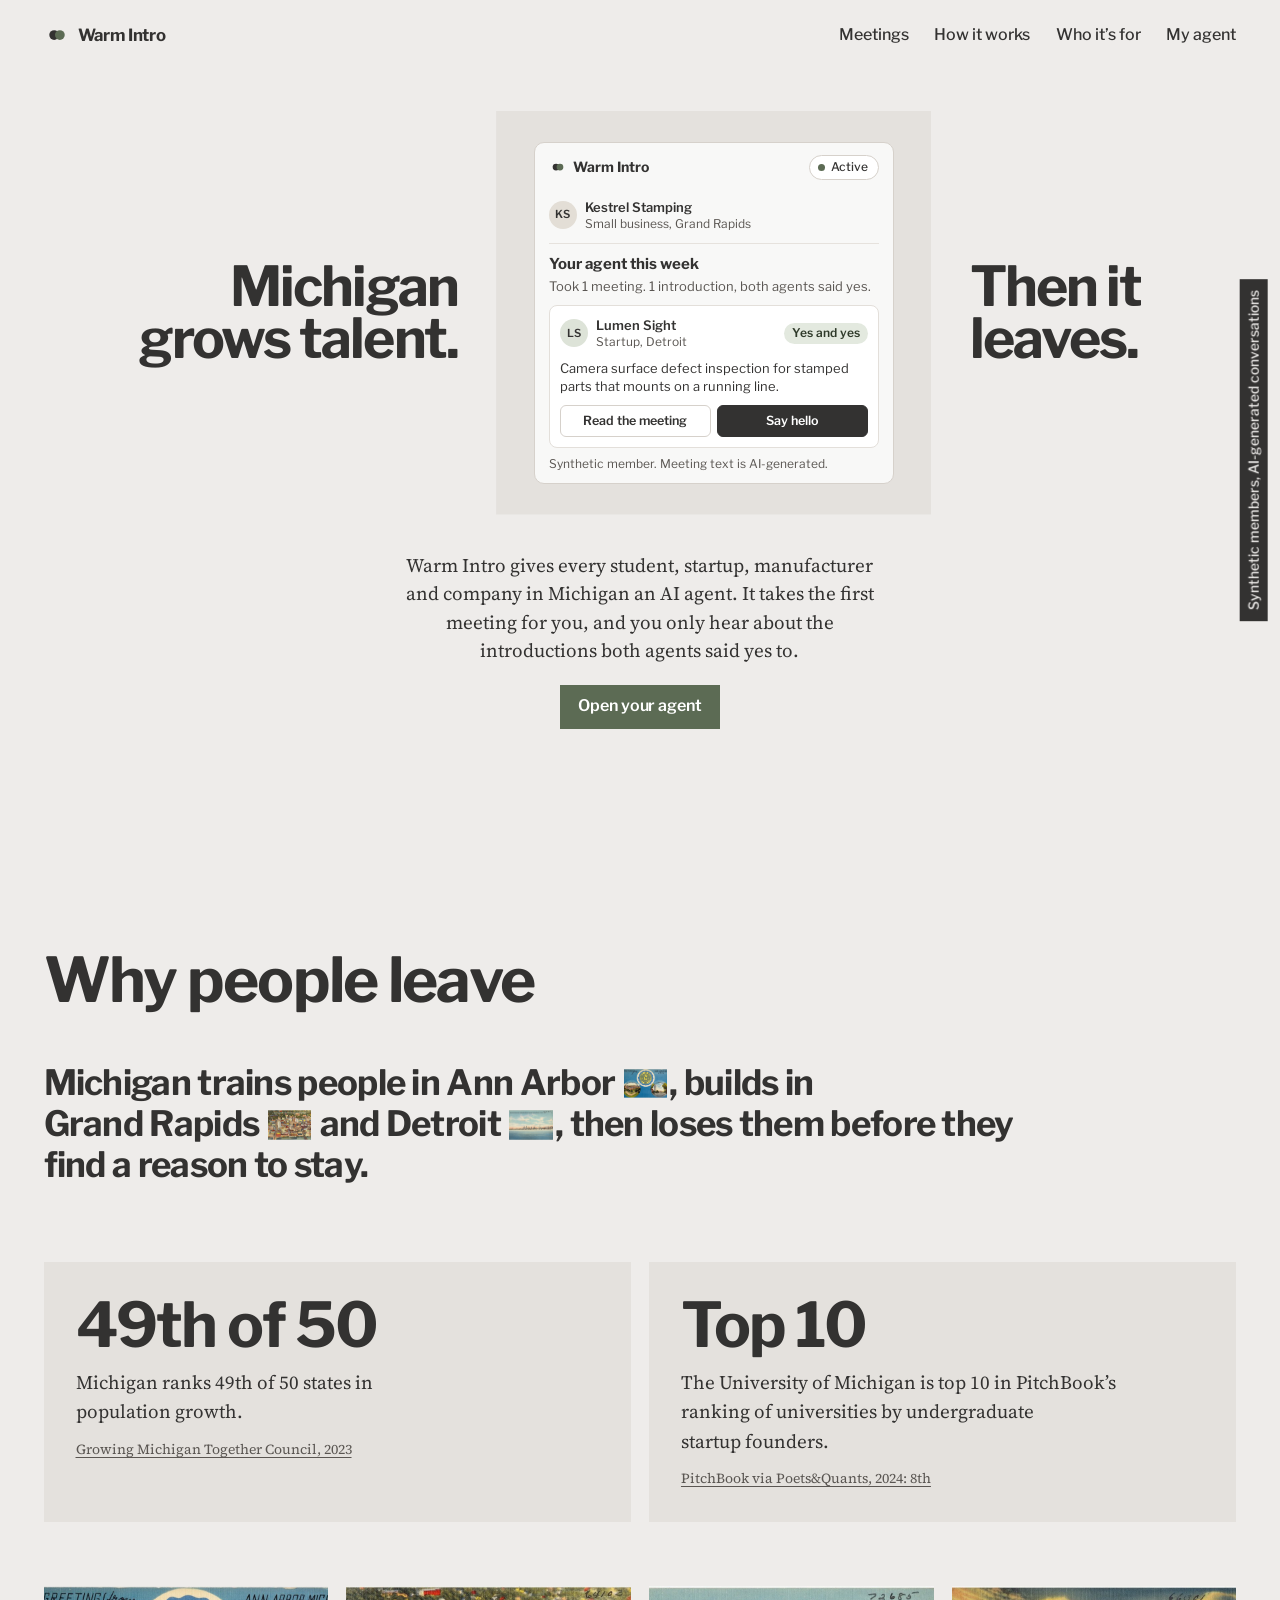
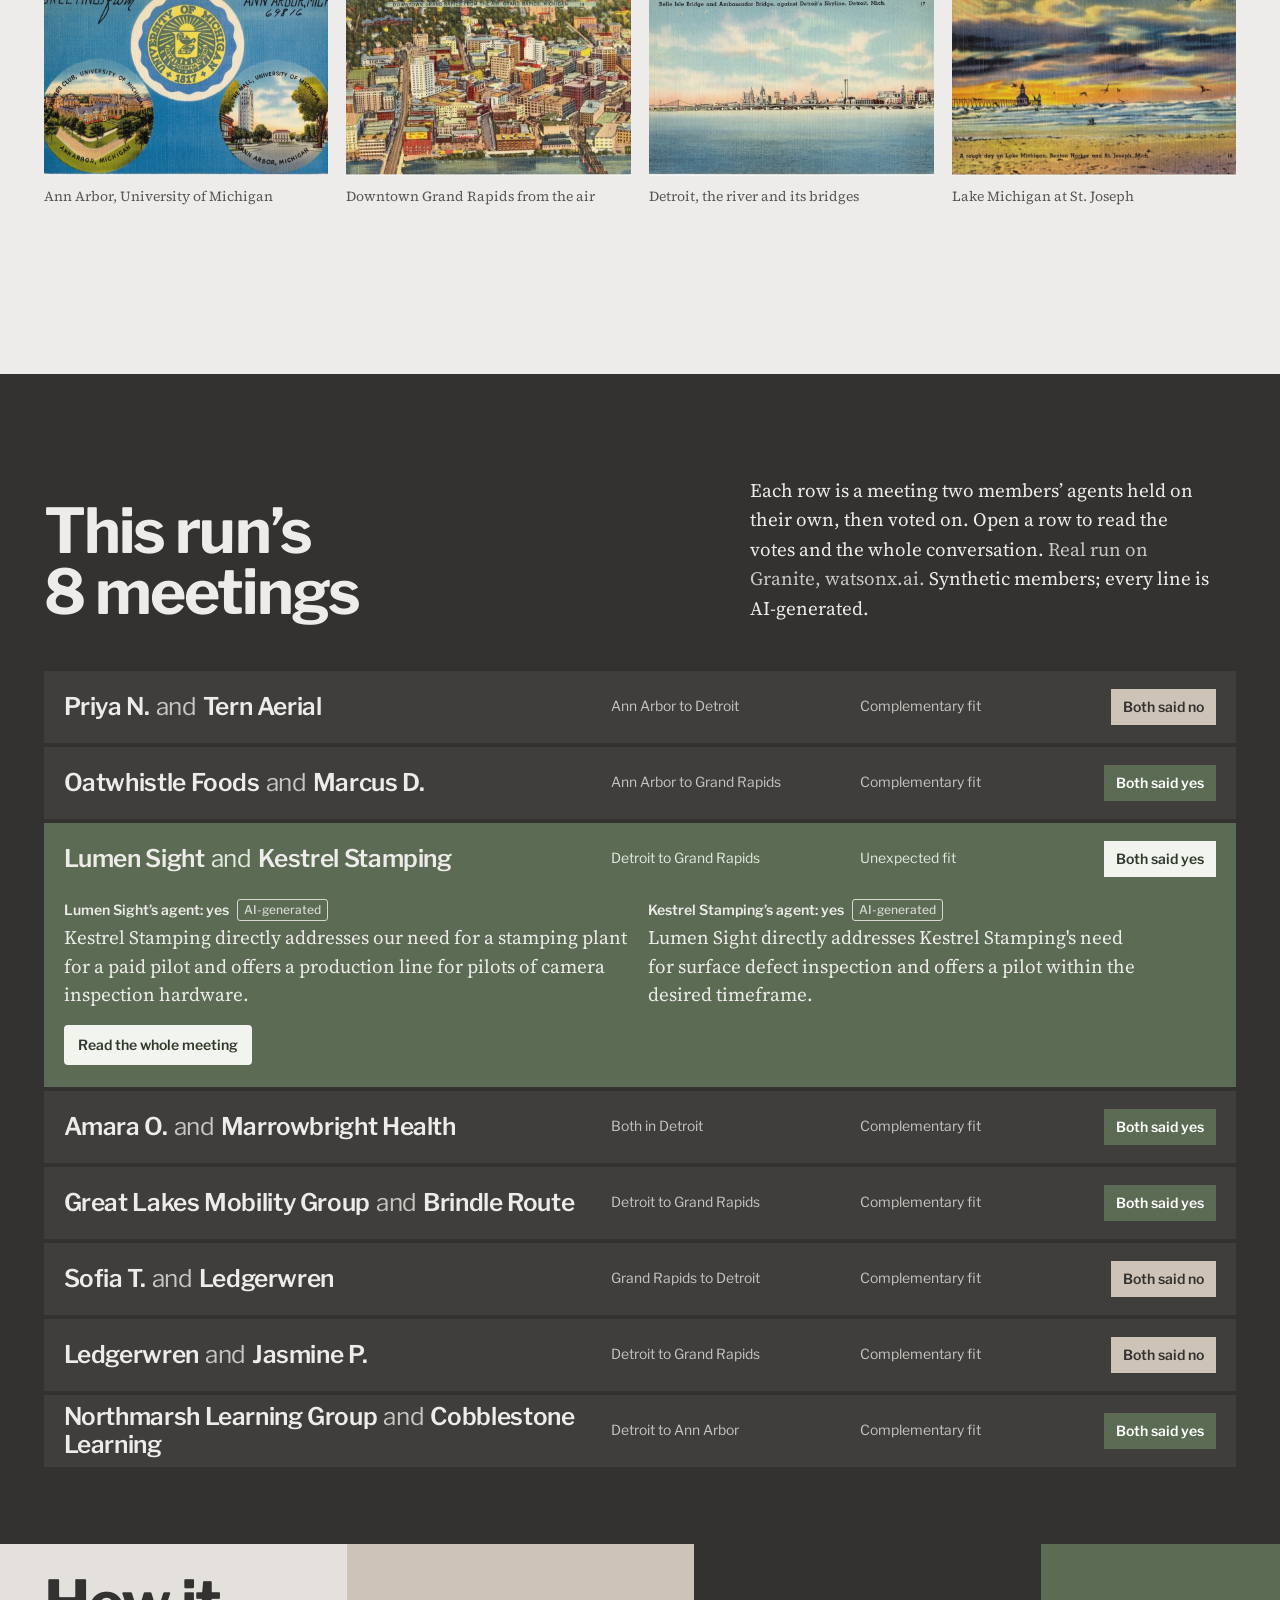
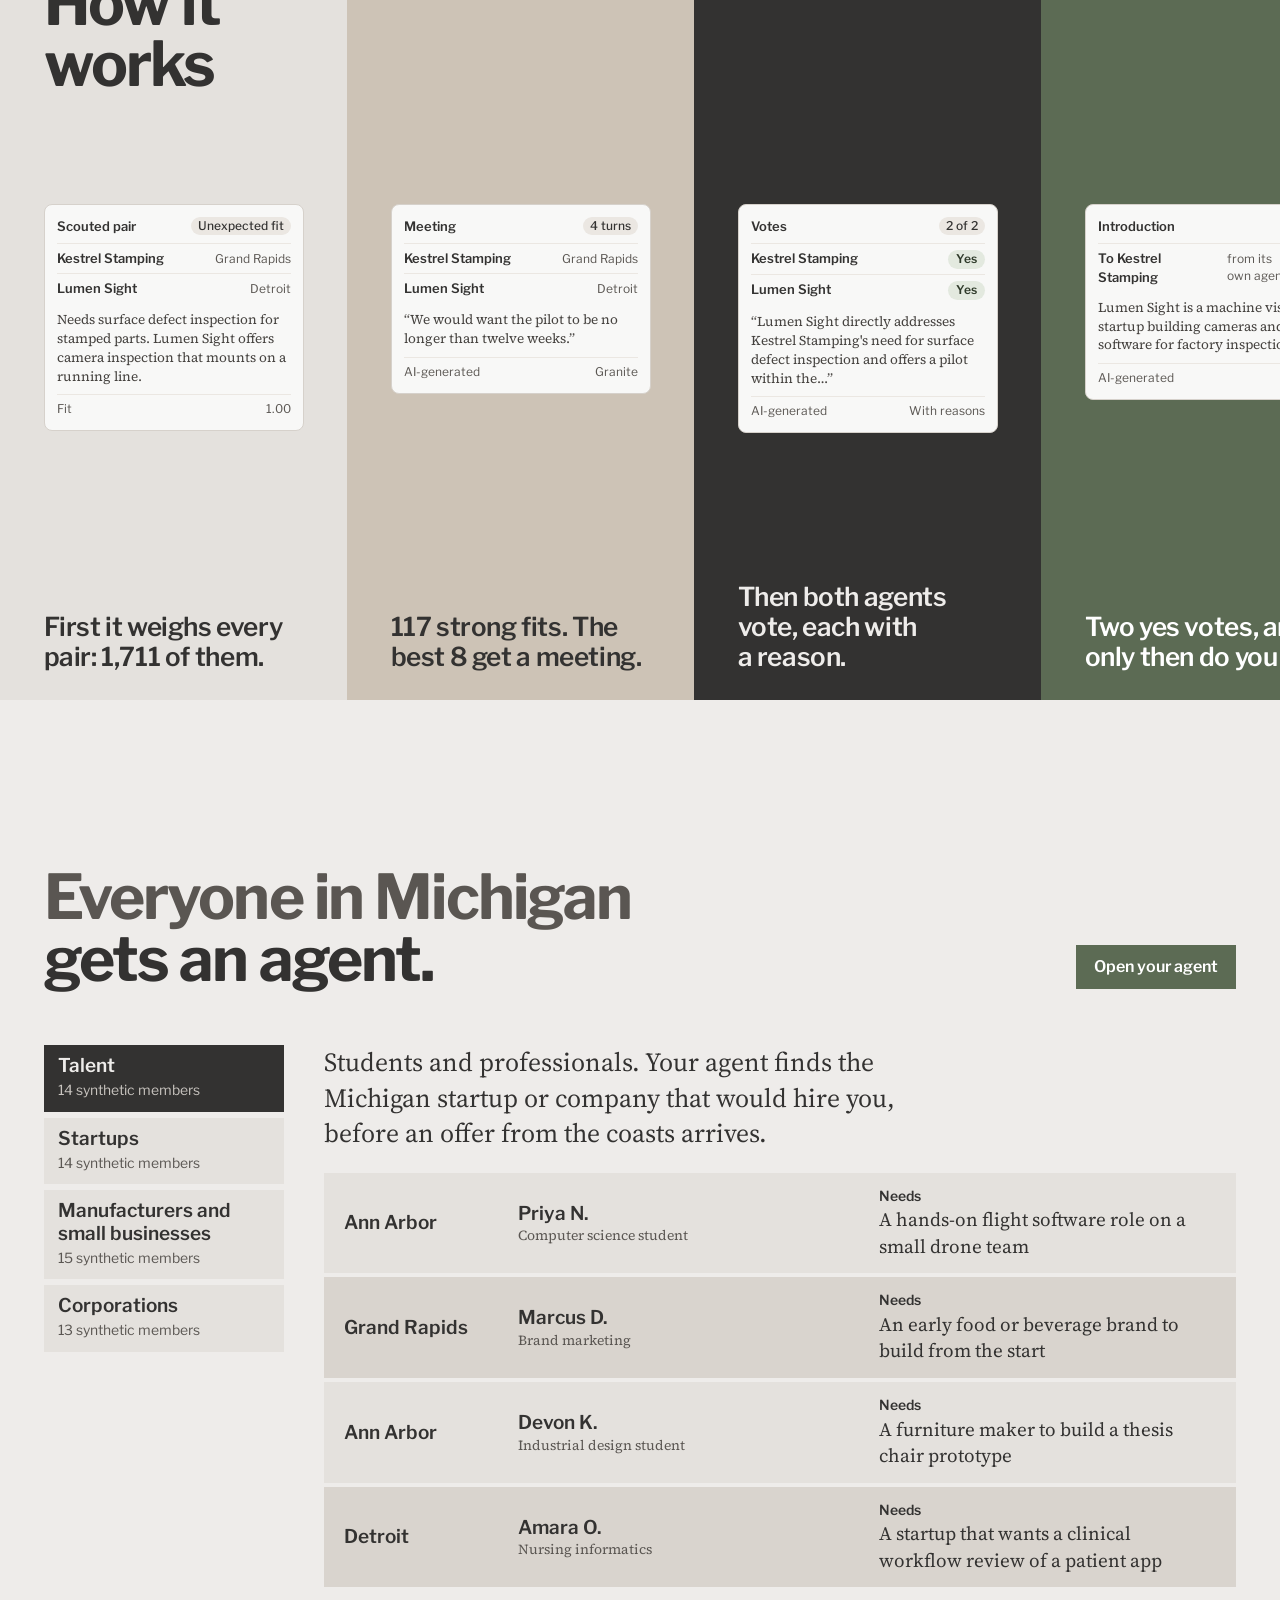
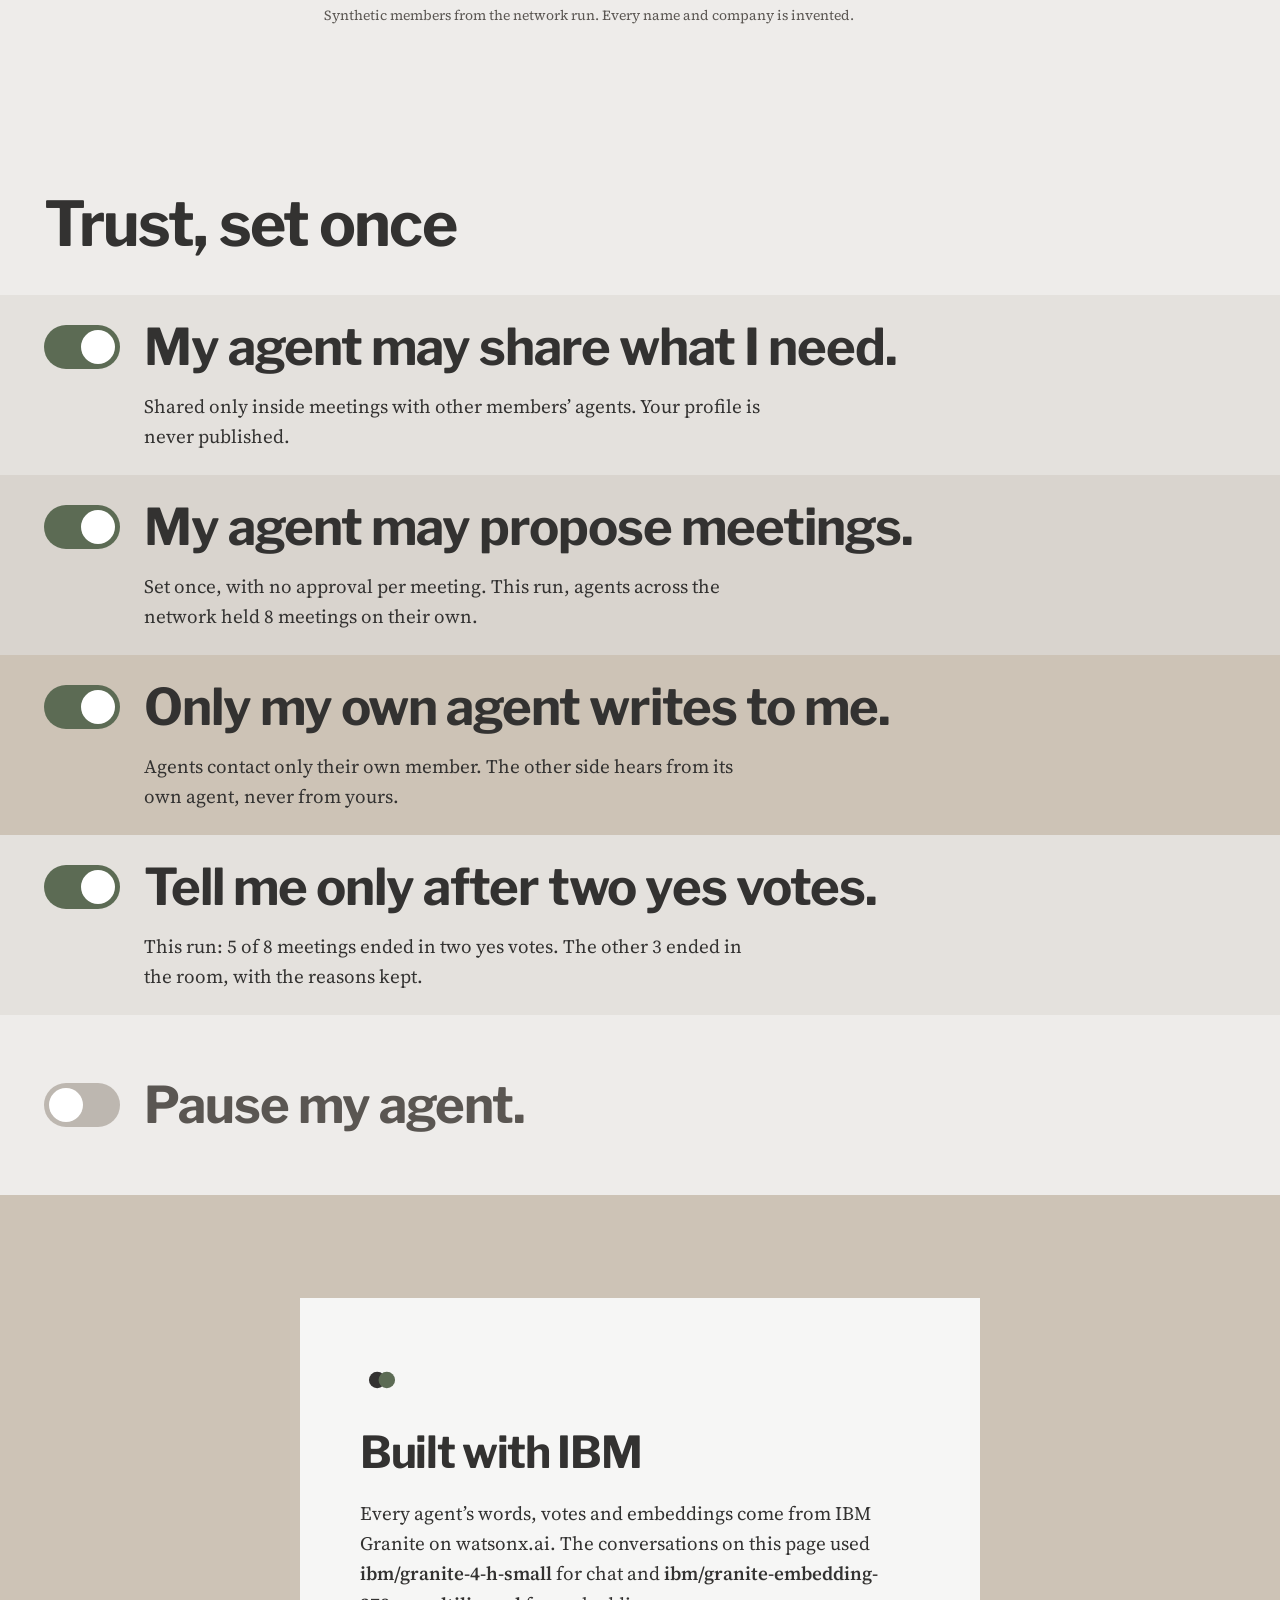
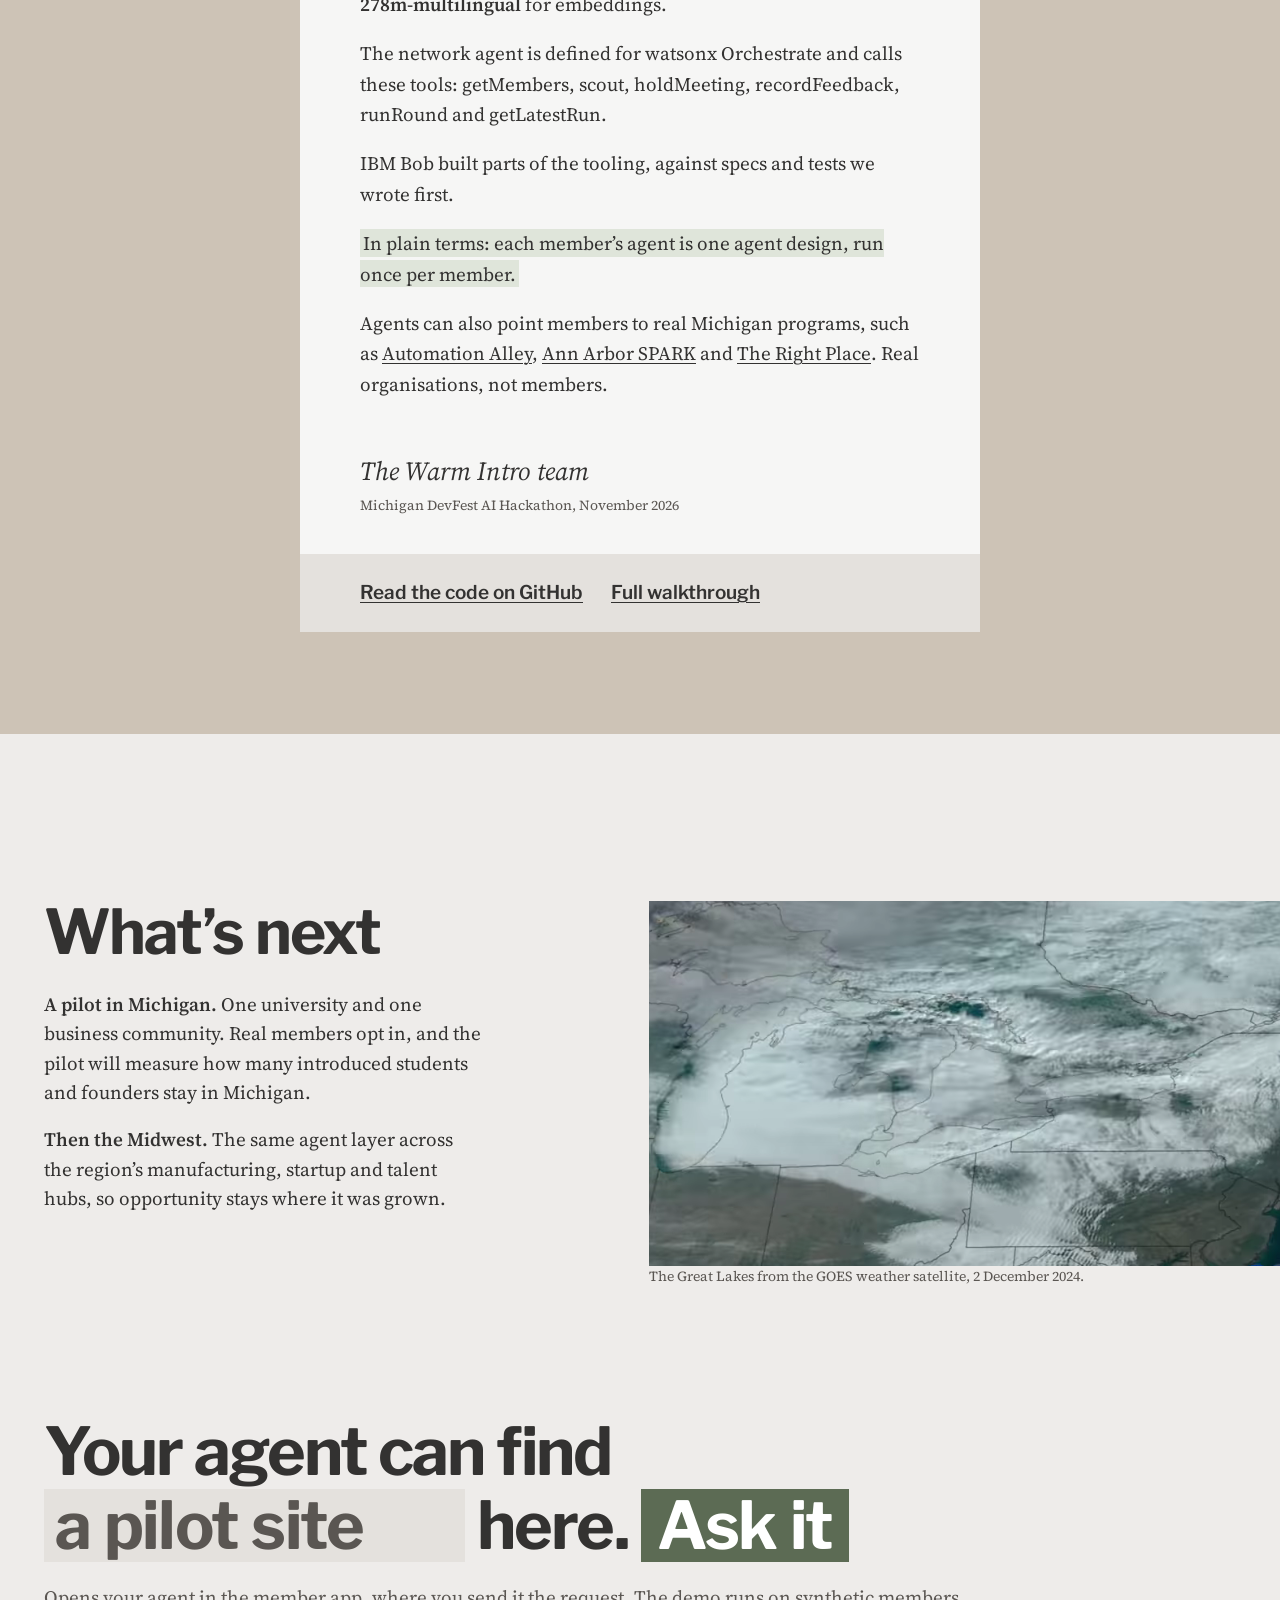
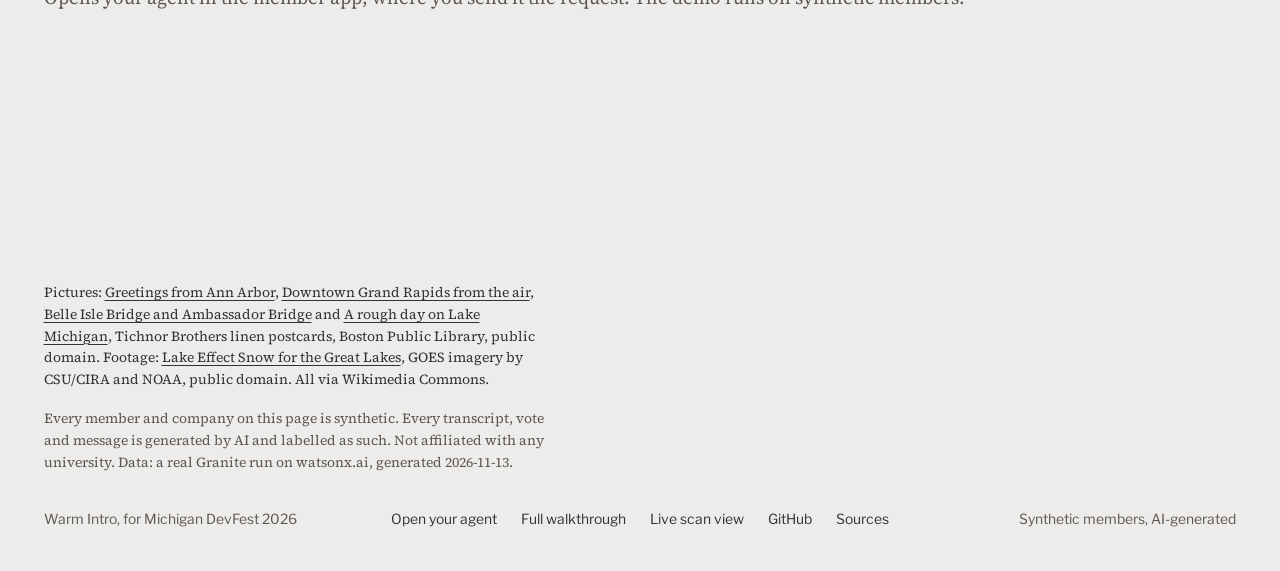
==== commit 486dff50: "Home hero: one centred unit, sentence and CTA above the fold, compressed postcards (5.8 MB to 1.8 MB" ====
--- a/site/index.html
+++ b/site/index.html
@@ -30,7 +30,7 @@
       <a href="#meetings">Meetings</a>
       <a href="#how">How it works</a>
       <a href="#who">Who it’s for</a>
-      <a class="button" href="app/index.html">Open your agent</a>
+      <a href="app/index.html">My agent</a>
     </nav>
   </div>
 
@@ -41,7 +41,6 @@
     </h1>
 
     <div class="reel" aria-label="The Warm Intro browser extension, showing one member's week">
-      <div class="reel-sliver reel-prev" aria-hidden="true"><img src="assets/greetings-from-ann-arbor-mich-lawyer-s.jpg" width="1920" height="1215" alt="" fetchpriority="high"></div>
 
       <div class="reel-frame" data-open>
         <div class="pop" data-ui id="popup">
@@ -61,18 +60,19 @@
           <p class="pop-foot">Synthetic member. Meeting text is AI-generated.</p>
         </div>
       </div>
-
-      <div class="reel-sliver reel-next" aria-hidden="true"><img src="assets/downtown-grand-rapids-from-the-air-grand.jpg" width="1920" height="1198" alt=""></div>
-    </div>
-  </div>
-
-  <p class="hero-lede" data-load>Warm Intro gives every student, startup, manufacturer and company in Michigan an AI agent. It takes the first meeting for you, and you only hear about the introductions both agents said yes to.</p>
+    </div>
+
+    <div class="hero-foot" data-load>
+      <p class="hero-lede">Warm Intro gives every student, startup, manufacturer and company in Michigan an AI agent. It takes the first meeting for you, and you only hear about the introductions both agents said yes to.</p>
+      <a class="button" href="app/index.html">Open your agent</a>
+    </div>
+  </div>
 </header>
 
 <!-- Why people leave: statement with inline pictures, then the two verified figures -->
 <section class="why" id="why" aria-labelledby="whyTitle">
   <h2 class="head" id="whyTitle" data-reveal>Why people leave</h2>
-  <p class="statement" data-reveal style="--d:1">Michigan trains people in <span class="nowrap">Ann&nbsp;Arbor <img class="chip" src="assets/greetings-from-ann-arbor-mich-lawyer-s.jpg" width="1920" height="1215" alt="Linen postcard of the Law Quadrangle at the University of Michigan, Ann Arbor, about 1940">,</span> builds in <span class="nowrap">Grand&nbsp;Rapids <img class="chip" src="assets/downtown-grand-rapids-from-the-air-grand.jpg" width="1920" height="1198" alt="Linen postcard of downtown Grand Rapids from the air, about 1940"></span> and <span class="nowrap">Detroit <img class="chip" src="assets/belle-isle-bridge-and-ambassador-bridge-against.jpg" width="1920" height="1206" alt="Linen postcard of the Belle Isle and Ambassador bridges against the Detroit skyline, about 1940">,</span> then loses them to the coasts before they meet a reason to stay.</p>
+  <p class="statement" data-reveal style="--d:1">Michigan trains people in <span class="nowrap">Ann&nbsp;Arbor <img class="chip" src="assets/greetings-from-ann-arbor-mich-lawyer-s.jpg" width="900" height="570" alt="Linen postcard of the Law Quadrangle at the University of Michigan, Ann Arbor, about 1940">,</span> builds in <span class="nowrap">Grand&nbsp;Rapids <img class="chip" src="assets/downtown-grand-rapids-from-the-air-grand.jpg" width="900" height="562" alt="Linen postcard of downtown Grand Rapids from the air, about 1940"></span> and <span class="nowrap">Detroit <img class="chip" src="assets/belle-isle-bridge-and-ambassador-bridge-against.jpg" width="900" height="565" alt="Linen postcard of the Belle Isle and Ambassador bridges against the Detroit skyline, about 1940">,</span> then loses them before they find a reason to stay.</p>
   <div class="figures">
     <div class="figure" data-reveal style="--d:2">
       <p class="fig-num">49th of 50</p>
@@ -86,10 +86,10 @@
     </div>
   </div>
   <ul class="cards-row">
-    <li data-reveal style="--d:1"><figure><img src="assets/greetings-from-ann-arbor-mich-lawyer-s.jpg" width="1920" height="1215" loading="lazy" decoding="async" alt="Linen postcard: Greetings from Ann Arbor, with the Lawyer’s Club and the Mall of the University of Michigan inside large letters"><figcaption>Ann Arbor, University of Michigan</figcaption></figure></li>
-    <li data-reveal style="--d:2"><figure><img src="assets/downtown-grand-rapids-from-the-air-grand.jpg" width="1920" height="1198" loading="lazy" decoding="async" alt="Linen postcard of downtown Grand Rapids seen from the air, the Grand River curving past the city blocks"><figcaption>Downtown Grand Rapids from the air</figcaption></figure></li>
-    <li data-reveal style="--d:3"><figure><img src="assets/belle-isle-bridge-and-ambassador-bridge-against.jpg" width="1920" height="1206" loading="lazy" decoding="async" alt="Linen postcard of the Belle Isle and Ambassador bridges crossing the Detroit River in front of the Detroit skyline"><figcaption>Detroit, the river and its bridges</figcaption></figure></li>
-    <li data-reveal style="--d:4"><figure><img src="assets/a-rough-day-on-lake-michigan-benton.jpg" width="1920" height="1218" loading="lazy" decoding="async" alt="Linen postcard of waves breaking over a pier and lighthouse on Lake Michigan at Benton Harbor and St. Joseph"><figcaption>Lake Michigan at St. Joseph</figcaption></figure></li>
+    <li data-reveal style="--d:1"><figure><img src="assets/greetings-from-ann-arbor-mich-lawyer-s.jpg" width="900" height="570" loading="lazy" decoding="async" alt="Linen postcard: Greetings from Ann Arbor, with the Lawyer’s Club and the Mall of the University of Michigan inside large letters"><figcaption>Ann Arbor, University of Michigan</figcaption></figure></li>
+    <li data-reveal style="--d:2"><figure><img src="assets/downtown-grand-rapids-from-the-air-grand.jpg" width="900" height="562" loading="lazy" decoding="async" alt="Linen postcard of downtown Grand Rapids seen from the air, the Grand River curving past the city blocks"><figcaption>Downtown Grand Rapids from the air</figcaption></figure></li>
+    <li data-reveal style="--d:3"><figure><img src="assets/belle-isle-bridge-and-ambassador-bridge-against.jpg" width="900" height="565" loading="lazy" decoding="async" alt="Linen postcard of the Belle Isle and Ambassador bridges crossing the Detroit River in front of the Detroit skyline"><figcaption>Detroit, the river and its bridges</figcaption></figure></li>
+    <li data-reveal style="--d:4"><figure><img src="assets/a-rough-day-on-lake-michigan-benton.jpg" width="900" height="571" loading="lazy" decoding="async" alt="Linen postcard of waves breaking over a pier and lighthouse on Lake Michigan at Benton Harbor and St. Joseph"><figcaption>Lake Michigan at St. Joseph</figcaption></figure></li>
   </ul>
 </section>
 
--- a/site/css/home.css
+++ b/site/css/home.css
@@ -84,9 +84,9 @@
 
 /* ---------- Hero ---------- */
 .hero {
-  position: relative; min-height: 100svh; display: grid; grid-template-columns: minmax(0, 1fr);
-  grid-template-rows: auto 1fr auto; padding: 0 var(--margin);
-  --frame-w: clamp(300px, 31vw, 520px);
+  position: relative; display: grid; grid-template-columns: minmax(0, 1fr);
+  grid-template-rows: auto auto; padding: 0 var(--margin) clamp(48px, 6vh, 72px);
+  --frame-w: clamp(320px, 34vw, 500px);
 }
 .hero-bar { display: flex; justify-content: space-between; align-items: center; gap: 1rem; padding-top: 22px; position: relative; z-index: 2; }
 .wordmark { display: inline-flex; align-items: center; gap: 0.5rem; font-family: var(--font-display); font-weight: 700; font-size: 1.05rem; letter-spacing: -0.01em; text-decoration: none; }
@@ -95,23 +95,20 @@
 .hero-nav a:not(.button) { text-decoration: underline; text-decoration-color: transparent; transition: text-decoration-color var(--t-hover) ease; }
 @media (hover: hover) and (pointer: fine) { .hero-nav a:not(.button):hover { text-decoration-color: currentColor; } }
 
-.hero-stage { display: grid; grid-template-columns: minmax(0, 1fr) var(--frame-w) minmax(0, 1fr); align-items: center; column-gap: var(--gutter); padding-top: 12px; }
+.hero-stage { display: grid; grid-template-columns: max-content var(--frame-w) max-content; justify-content: center; align-items: center; column-gap: clamp(28px, 3vw, 56px); row-gap: 36px; padding-top: clamp(40px, 7vh, 80px); }
 .hero-title { grid-column: 1 / -1; grid-row: 1; display: grid; grid-template-columns: subgrid; align-items: center; font-size: clamp(2.5rem, 4.3vw, 4.5rem); line-height: 0.95; letter-spacing: -0.035em; }
 .half { display: block; }
-.half-a { grid-column: 1; justify-self: start; margin-left: -0.04em; }
-.half-b { grid-column: 3; justify-self: end; text-align: right; }
+.half-a { grid-column: 1; justify-self: end; text-align: right; }
+.half-b { grid-column: 3; justify-self: start; text-align: left; }
 .line { display: block; overflow: clip; padding-bottom: 0.1em; margin-bottom: -0.1em; }
 .line > span { display: block; }
 
 /* The reel: the frame with slivers of the frames before and after it */
-.reel { grid-column: 2; grid-row: 1; display: grid; grid-template-columns: minmax(0, 1fr); grid-template-rows: 60px auto 60px; row-gap: 24px; align-self: stretch; align-content: space-between; position: relative; z-index: 1; }
-.reel-sliver { overflow: clip; background: var(--surface); }
-.reel-sliver img { width: 100%; height: 100%; object-fit: cover; }
-.reel-prev img { object-position: 50% 92%; }
-.reel-next img { object-position: 50% 8%; }
-.reel-frame { aspect-ratio: 4 / 3; overflow: clip; background: var(--surface); display: flex; justify-content: center; align-items: flex-start; padding-top: 18px; }
-
-.hero-lede { max-width: 48ch; font-size: var(--step-body); line-height: 1.5; padding: 28px 0 32px; }
+.reel { grid-column: 2; grid-row: 1; display: grid; grid-template-columns: minmax(0, 1fr); position: relative; z-index: 1; }
+.reel-frame { padding: clamp(20px, 2.4vw, 36px) 16px; overflow: clip; background: var(--surface); display: flex; justify-content: center; align-items: center; }
+
+.hero-foot { grid-column: 1 / -1; grid-row: 2; justify-self: center; display: grid; justify-items: center; gap: 20px; text-align: center; }
+.hero-lede { max-width: 50ch; font-size: var(--step-body); line-height: 1.5; }
 
 /* ---------- The popup fragment (product UI) ---------- */
 [data-ui].pop {
@@ -336,7 +333,6 @@
   .js .hero [data-line] { transform: translateY(105%); animation: line-up 900ms var(--ease-expo) forwards; animation-delay: calc(120ms + var(--i) * 110ms); }
   .js .hero [data-load] { opacity: 0; transform: translateY(12px); animation: rise 500ms var(--ease-out) 560ms forwards; }
   .js .hero [data-open] { clip-path: inset(0 0 100% 0); animation: open 1000ms var(--ease-in-out) 150ms forwards; }
-  .js .hero .reel-sliver img { transform: scale(1.08); animation: settle 1400ms var(--ease-expo) 100ms forwards; }
 
   .js [data-reveal] { opacity: 0; transform: translateY(24px); transition: opacity 700ms var(--ease-out), transform 900ms var(--ease-expo); transition-delay: calc(var(--d, 0) * 80ms); }
   .js [data-reveal].is-in { opacity: 1; transform: none; }
@@ -363,10 +359,10 @@
   .hero-title { display: block; font-size: min(7.9vw, 76px); }
   .half { display: block; }
   .half .line { display: inline-block; }
-  .half-a { margin-left: 0; }
-  .half-b { text-align: right; }
-  .reel { margin: clamp(20px, 4vw, 40px) auto 0; width: min(100%, 560px); grid-template-rows: 40px auto 40px; row-gap: 16px; }
-  .hero-lede { padding-top: 28px; }
+  .half-a { margin-left: 0; text-align: left; justify-self: stretch; }
+  .half-b { text-align: right; justify-self: stretch; }
+  .reel { margin: clamp(20px, 4vw, 40px) 0 0; width: min(100%, 600px); }
+  .hero-foot { justify-self: stretch; justify-items: start; text-align: left; margin-top: 28px; }
 }
 
 /* ---------- Tablet ---------- */
@@ -391,12 +387,11 @@
   .hero { min-height: 0; padding-bottom: 8px; }
   .hero-nav a:not(.button) { display: none; }
   .hero-nav .button { min-height: 44px; padding: 0 0.9rem; }
-  .reel { grid-template-rows: 28px auto 28px; row-gap: 12px; }
-  .reel-frame { aspect-ratio: 4 / 3; padding-top: 14px; }
+  .reel-frame { padding: 16px 0; }
   [data-ui].pop { width: 92%; }
-  .hero-lede { padding-top: 18px; }
   .why { display: block; }
-  .statement { font-size: 1.5rem; line-height: 1.22; }
+  .statement { font-size: 1.375rem; line-height: 1.22; }
+  .statement .chip { display: none; }
   .figures { grid-template-columns: 1fr; row-gap: 40px; }
   .cards-row { grid-template-columns: 1fr 1fr; row-gap: 20px; }
   .board-sec { padding-left: var(--margin); padding-right: var(--margin); }
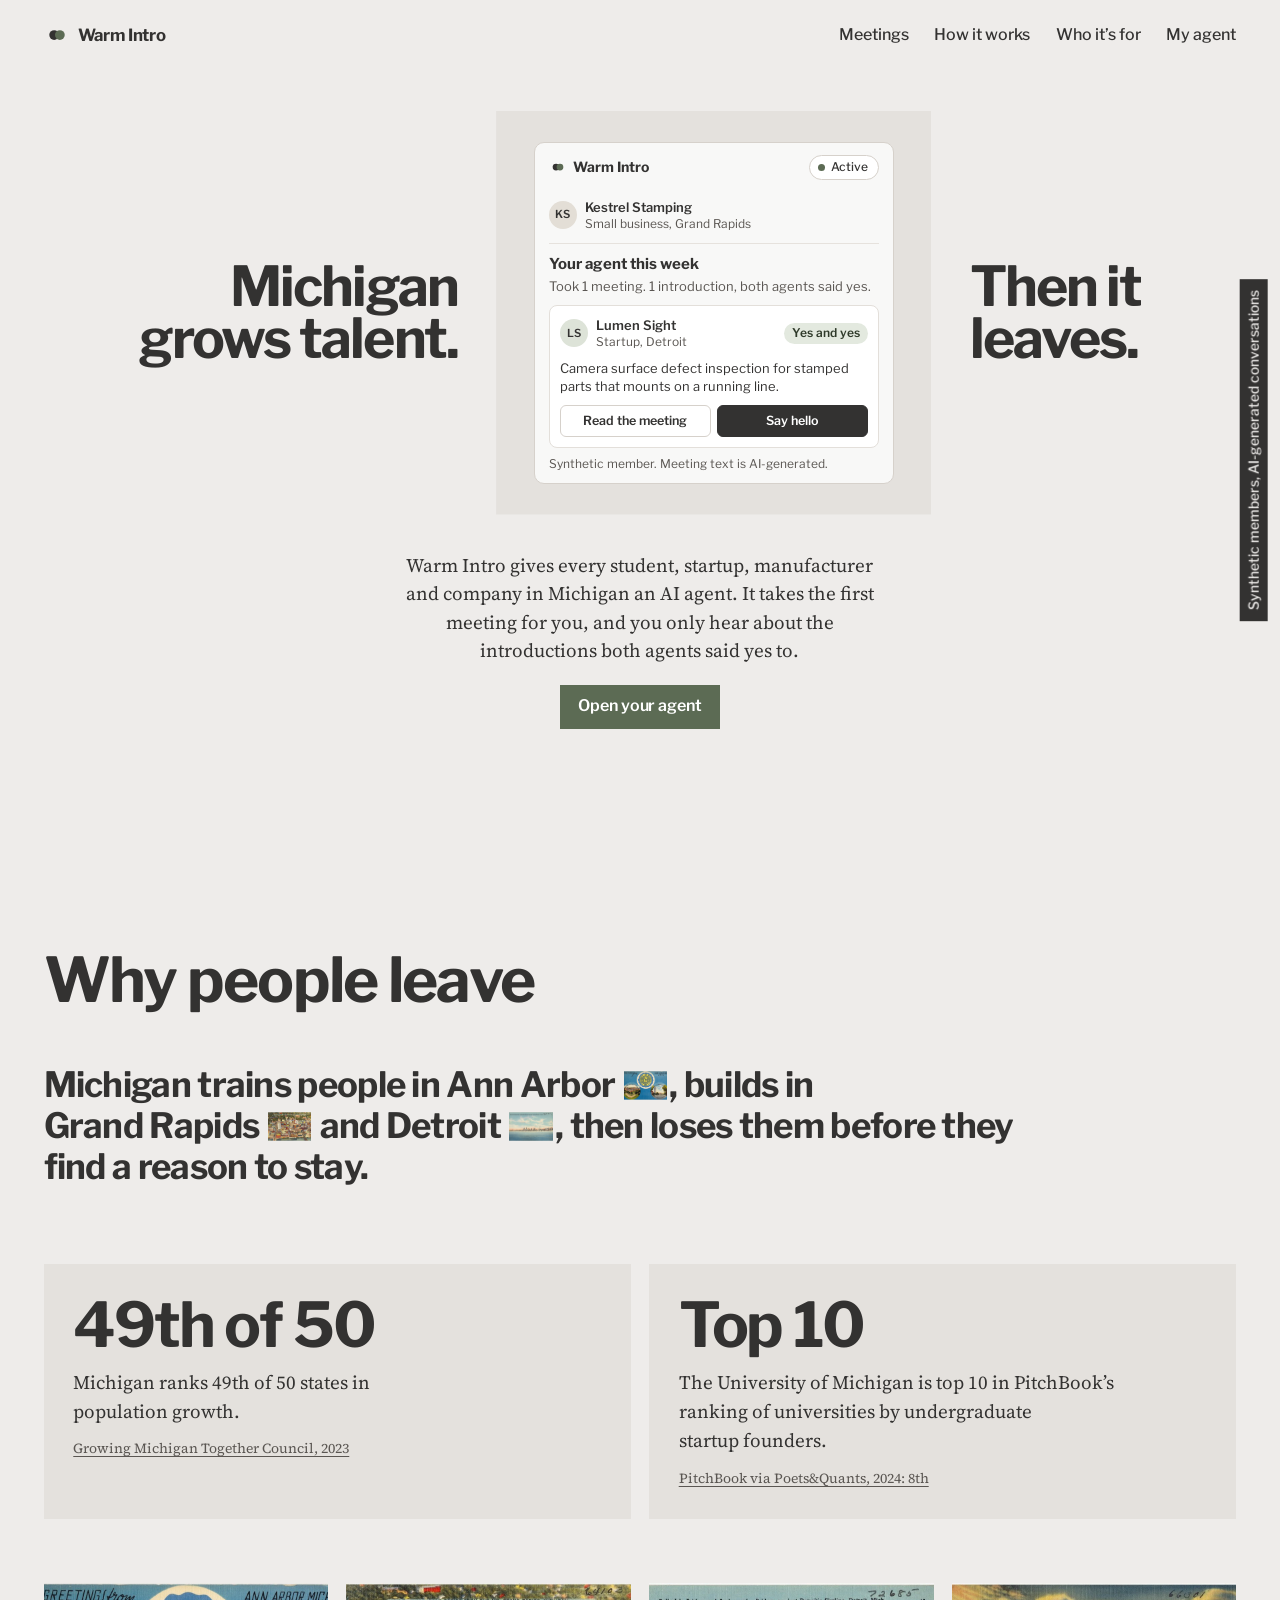
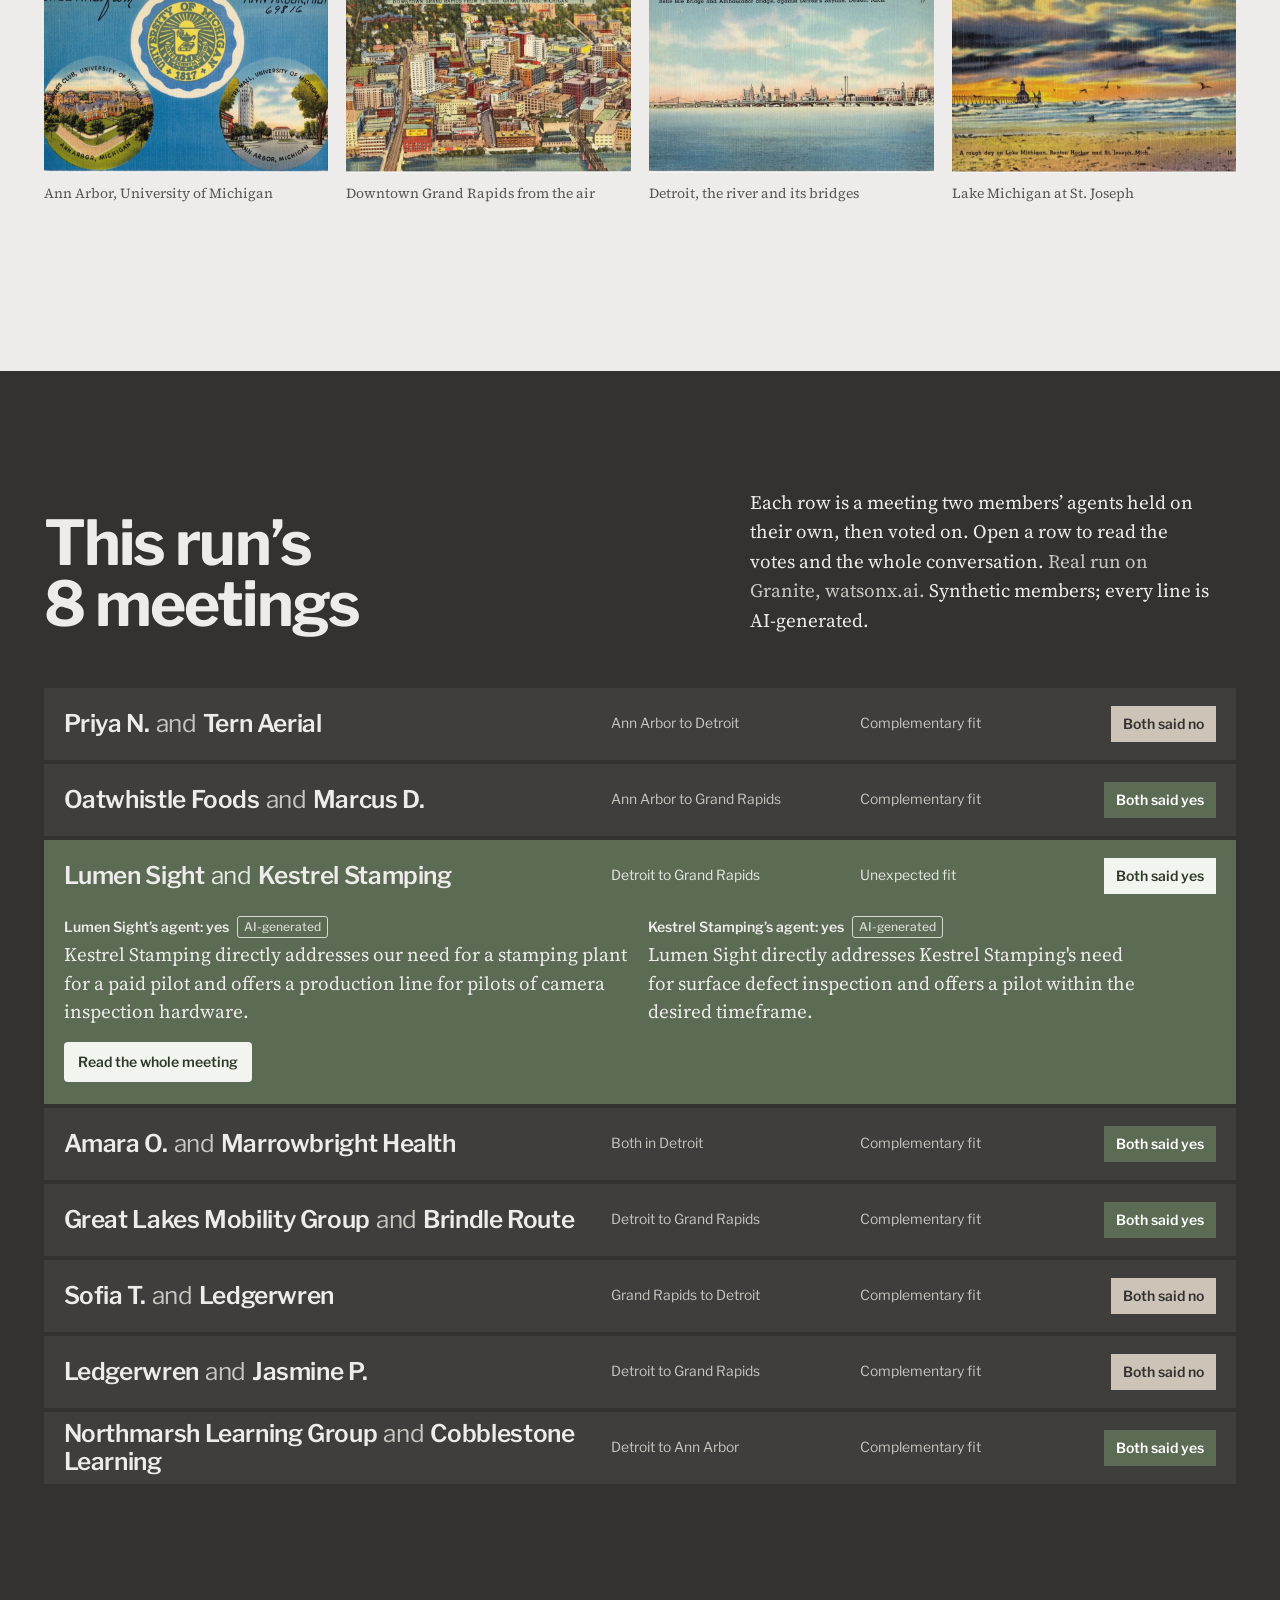
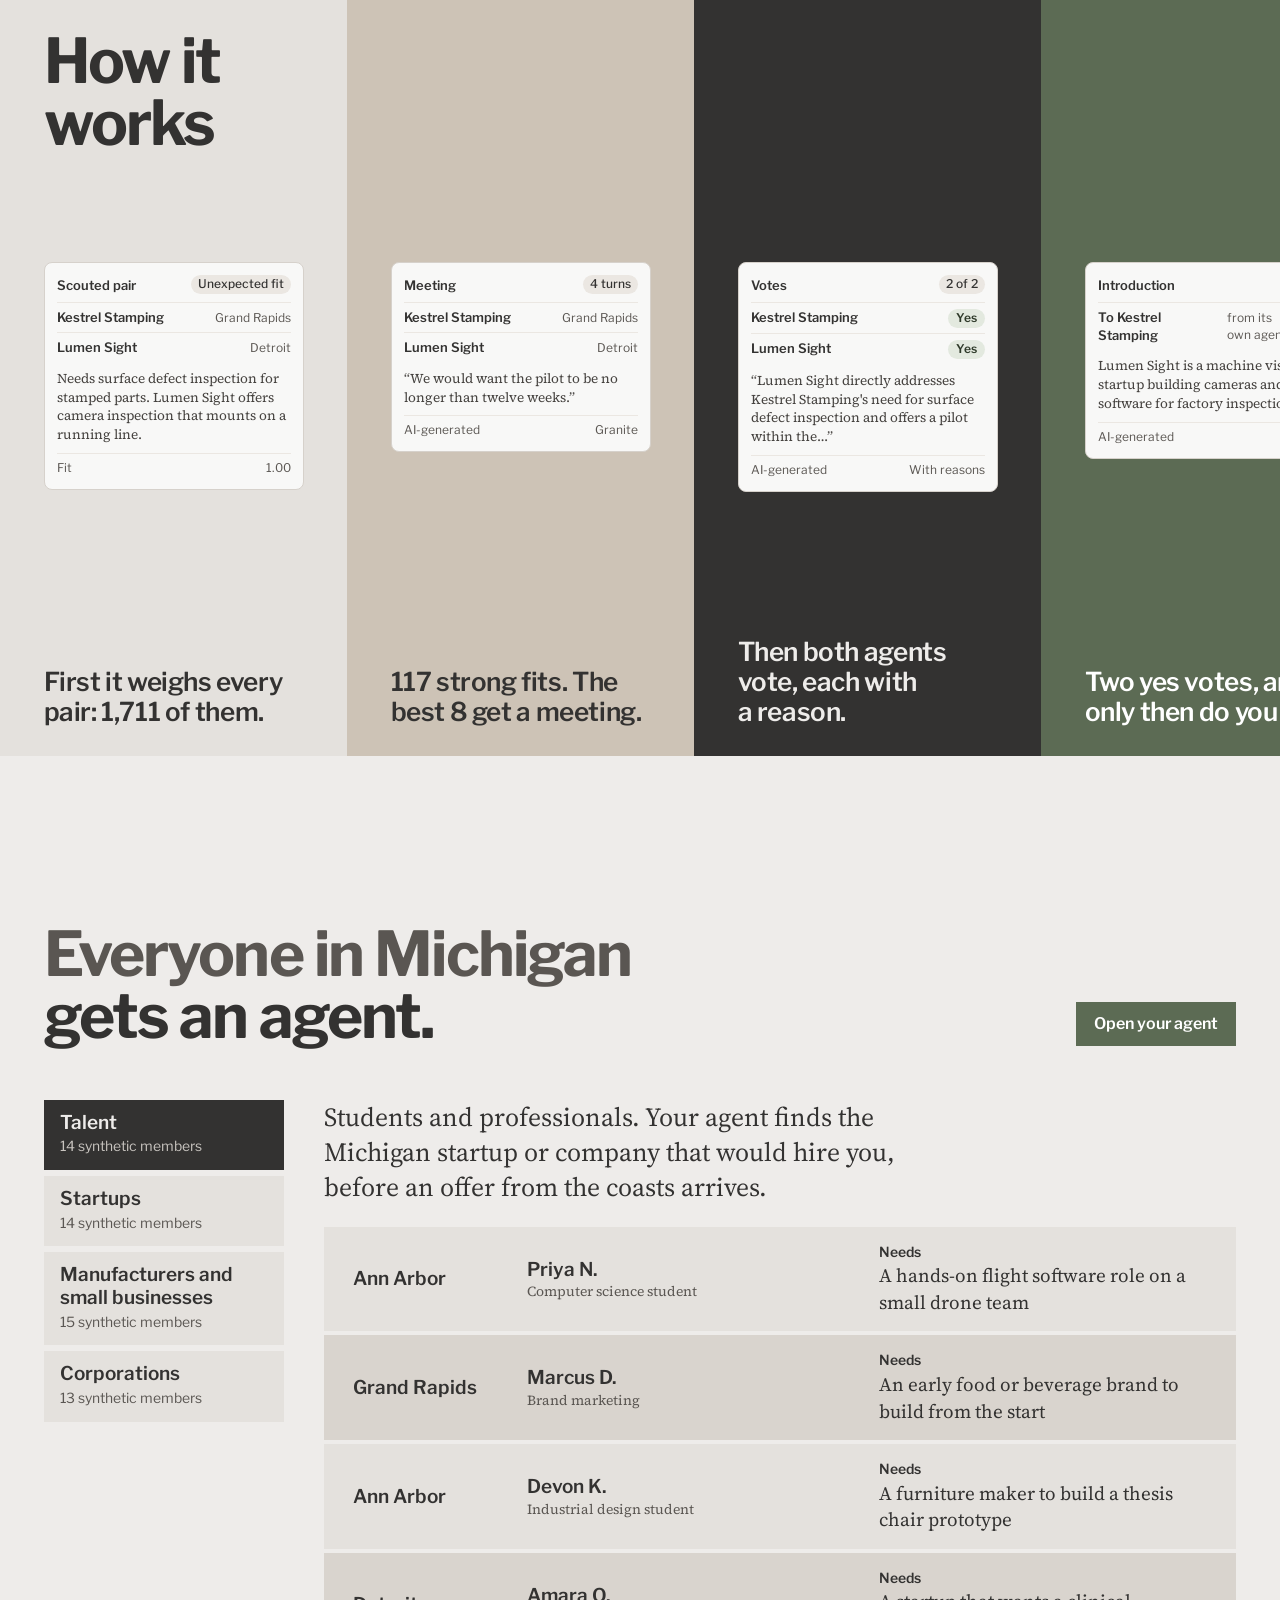
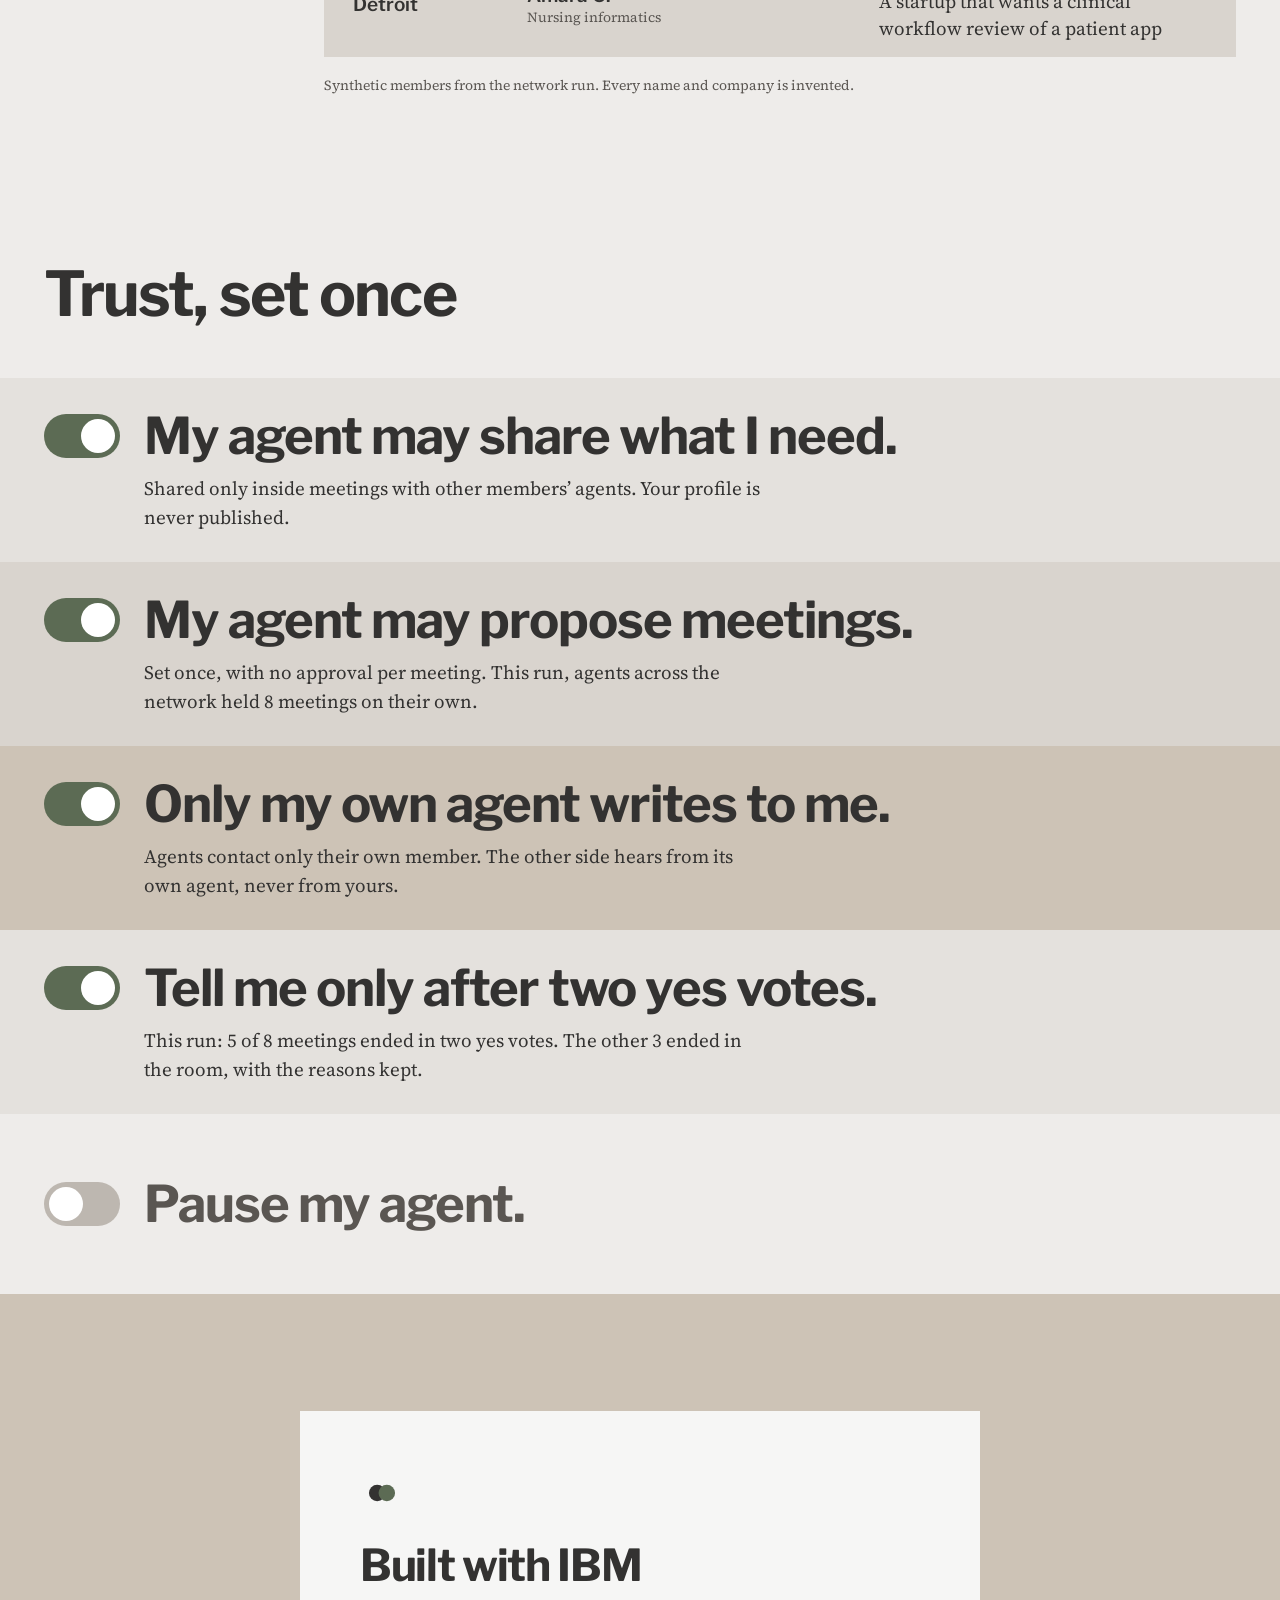
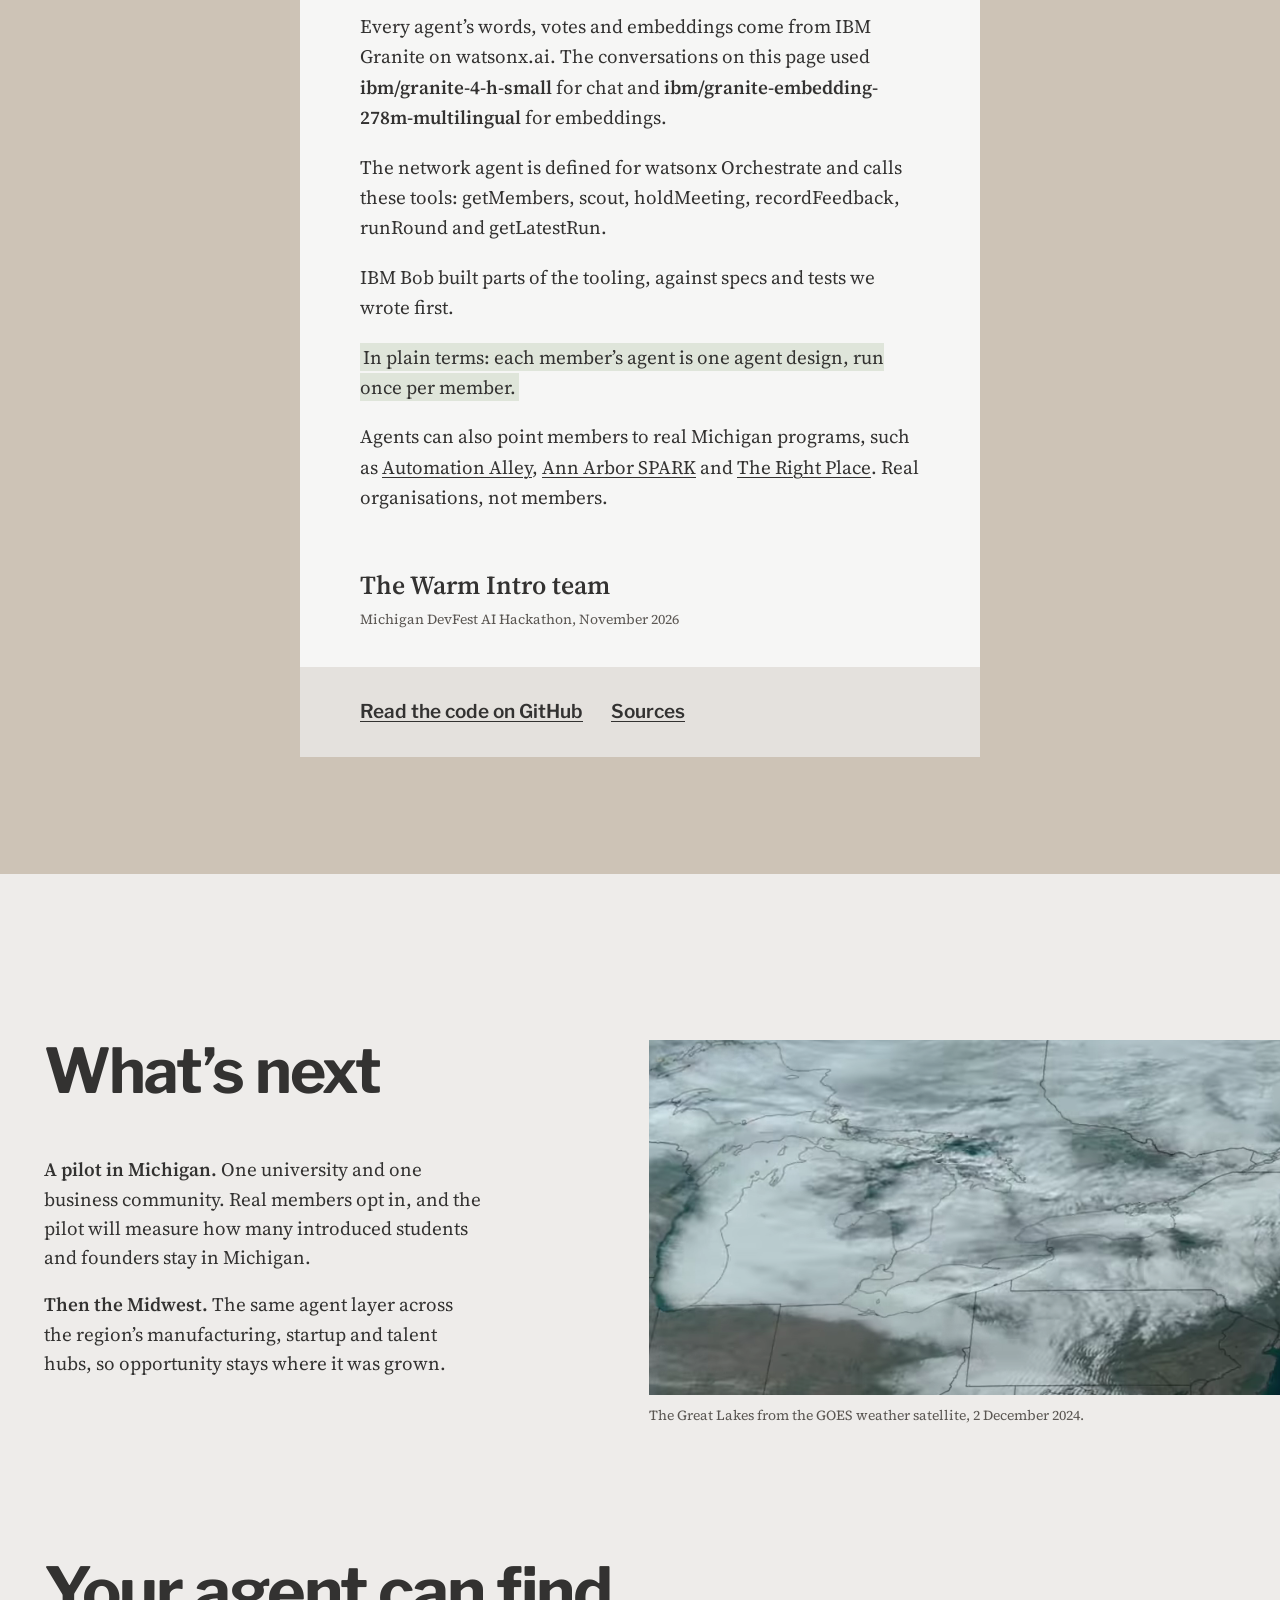
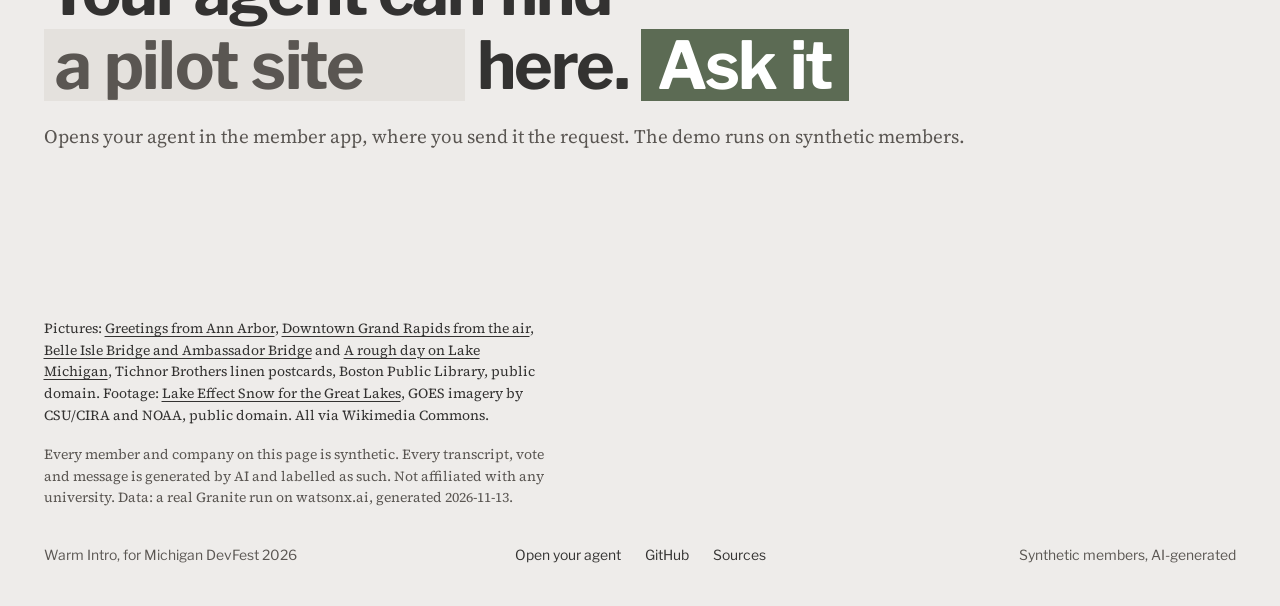
==== commit 9f6dd99a: "Site: remove full walkthrough and scan-view links (old page deleted), no italics, even spacing Agent" ====
--- a/site/index.html
+++ b/site/index.html
@@ -9,7 +9,7 @@
 <link rel="icon" href="data:image/svg+xml,%3Csvg xmlns='http://www.w3.org/2000/svg' viewBox='0 0 32 32'%3E%3Crect width='32' height='32' fill='%23333231'/%3E%3Ccircle cx='12.5' cy='16' r='6' fill='%23eeecea'/%3E%3Ccircle cx='19.5' cy='16' r='6' fill='%235c6b54'/%3E%3C/svg%3E">
 <link rel="preconnect" href="https://fonts.googleapis.com">
 <link rel="preconnect" href="https://fonts.gstatic.com" crossorigin>
-<link href="https://fonts.googleapis.com/css2?family=Libre+Franklin:wght@400;500;600;700&family=Source+Serif+4:ital,wght@0,400;0,600;1,400;1,600&display=swap" rel="stylesheet">
+<link href="https://fonts.googleapis.com/css2?family=Libre+Franklin:wght@400;500;600;700&family=Source+Serif+4:wght@400;600&display=swap" rel="stylesheet">
 <link rel="stylesheet" href="css/home.css">
 <script>document.documentElement.classList.add('js')</script>
 </head>
@@ -212,7 +212,7 @@
     <p class="sign-role">Michigan DevFest AI Hackathon, November 2026</p>
     <div class="stub">
       <a href="https://github.com/Sohum-Kapoor/warm-intro" rel="noopener">Read the code on GitHub</a>
-      <a href="full.html">Full walkthrough</a>
+      <a href="../SOURCES.md">Sources</a>
     </div>
   </article>
 </section>
@@ -226,7 +226,7 @@
       <p data-reveal style="--d:2"><b>Then the Midwest.</b> The same agent layer across the region’s manufacturing, startup and talent hubs, so opportunity stays where it was grown.</p>
     </div>
     <figure class="next-pic" data-reveal style="--d:2">
-      <video autoplay muted loop playsinline preload="metadata" poster="assets/lake-effect-snow-for-the-great-lakes-poster.jpg" width="854" height="480" aria-hidden="true"><source src="assets/lake-effect-snow-for-the-great-lakes.webm" type="video/webm"></video>
+      <div class="clip"><video autoplay muted loop playsinline preload="metadata" poster="assets/lake-effect-snow-for-the-great-lakes-poster.jpg" width="854" height="480" aria-hidden="true"><source src="assets/lake-effect-snow-for-the-great-lakes.webm" type="video/webm"></video></div>
       <figcaption>The Great Lakes from the GOES weather satellite, 2 December 2024.</figcaption>
     </figure>
   </div>
@@ -247,8 +247,6 @@
     <span class="foot-what">Warm Intro, for Michigan DevFest 2026</span>
     <nav class="foot-links" aria-label="Footer">
       <a href="app/index.html">Open your agent</a>
-      <a href="full.html">Full walkthrough</a>
-      <a href="../web/index.html">Live scan view</a>
       <a href="https://github.com/Sohum-Kapoor/warm-intro" rel="noopener">GitHub</a>
       <a href="../SOURCES.md">Sources</a>
     </nav>
--- a/site/css/home.css
+++ b/site/css/home.css
@@ -29,6 +29,9 @@
   --margin: clamp(1rem, 2.2vw, 2rem);
   --gutter: clamp(0.75rem, 1.4vw, 1.5rem);
   --gap-section: clamp(6rem, 4rem + 8vw, 13rem);
+  --head-gap: clamp(2rem, 1.4rem + 2.4vw, 3.5rem);
+  --pad-field: clamp(4rem, 2.5rem + 6vw, 7.5rem);
+  --pad-panel: clamp(1.25rem, 0.9rem + 1.2vw, 2rem);
 
   --ease-out: cubic-bezier(0.22, 1, 0.36, 1);
   --ease-expo: cubic-bezier(0.16, 1, 0.3, 1);
@@ -144,7 +147,7 @@
 
 /* ---------- Why people leave ---------- */
 .why { padding: var(--gap-section) var(--margin) 0; display: grid; grid-template-columns: repeat(12, minmax(0, 1fr)); column-gap: var(--gutter); }
-.why .head { grid-column: 1 / -1; margin-bottom: clamp(2rem, 4vw, 3.5rem); }
+.why .head { grid-column: 1 / -1; margin-bottom: var(--head-gap); }
 .statement { grid-column: 1 / span 10; font-family: var(--font-display); font-weight: 700; font-size: clamp(1.5rem, 0.9rem + 1.6vw, 2.25rem); line-height: 1.18; letter-spacing: -0.02em; max-width: 54ch; }
 .chip { display: inline-block; height: 0.85em; width: 1.25em; object-fit: cover; vertical-align: -0.1em; margin: 0 0.06em; background: var(--surface); }
 .cards-row { grid-column: 1 / -1; list-style: none; margin: clamp(2.5rem, 5vw, 4.5rem) 0 0; padding: 0; display: grid; grid-template-columns: repeat(4, minmax(0, 1fr)); column-gap: var(--gutter); }
@@ -152,14 +155,14 @@
 .cards-row img { width: 100%; aspect-ratio: 3 / 2; object-fit: cover; background: var(--surface); }
 .cards-row figcaption { font-size: var(--step-small); color: var(--muted); margin-top: 10px; }
 .figures { grid-column: 1 / -1; display: grid; grid-template-columns: 1fr 1fr; column-gap: var(--gutter); margin-top: clamp(3rem, 6vw, 5.5rem); }
-.figure { background: var(--surface); padding: clamp(1.25rem, 2.5vw, 2.25rem); display: grid; align-content: start; gap: 0.75rem; }
+.figure { background: var(--surface); padding: var(--pad-panel); display: grid; align-content: start; gap: 0.75rem; }
 .fig-num { font-family: var(--font-display); font-weight: 700; font-size: var(--step-head); line-height: 1; letter-spacing: -0.035em; font-variant-numeric: tabular-nums; }
 .figure p:not(.fig-num) { max-width: 46ch; }
 .cite { font-size: var(--step-small); color: var(--muted); }
 
 /* ---------- The meetings board ---------- */
-.board-sec { margin-top: var(--gap-section); background: var(--ink); color: var(--on-dark); padding: clamp(4rem, 8vw, 7.5rem) var(--margin) clamp(3rem, 6vw, 5rem); }
-.board-head { display: grid; grid-template-columns: repeat(12, minmax(0, 1fr)); column-gap: var(--gutter); padding: 0; margin-bottom: clamp(2rem, 4vw, 3rem); align-items: end; }
+.board-sec { margin-top: var(--gap-section); background: var(--ink); color: var(--on-dark); padding: var(--pad-field) var(--margin); }
+.board-head { display: grid; grid-template-columns: repeat(12, minmax(0, 1fr)); column-gap: var(--gutter); padding: 0; margin-bottom: var(--head-gap); align-items: end; }
 .board-head .head { grid-column: 1 / span 6; }
 .board-lede { grid-column: 8 / -1; color: var(--on-dark); max-width: 52ch; }
 #boardSrc { color: var(--on-dark-soft); }
@@ -170,13 +173,13 @@
 [data-ui] .row.is-open .row-main { cursor: default; }
 [data-ui] .row-main { width: 100%; background: transparent; border: 0; color: inherit; text-align: left; cursor: pointer; font: inherit; display: grid; grid-template-columns: 5fr 2.2fr 1.6fr 1.6fr; align-items: center; column-gap: 16px; min-height: 72px; padding: 0 20px; }
 [data-ui] .row-pair { font-size: clamp(1.1rem, 0.8rem + 0.9vw, 1.65rem); font-weight: 600; letter-spacing: -0.015em; line-height: 1.15; }
-[data-ui] .row-pair i { font-style: normal; color: var(--on-dark-soft); font-weight: 400; padding: 0 0.25em; }
+[data-ui] .row-pair .and { color: var(--on-dark-soft); font-weight: 400; padding: 0 0.25em; }
 [data-ui] .row-fact { font-size: var(--step-small); color: var(--on-dark-soft); }
 [data-ui] .row-status { justify-self: end; font-size: 14px; font-weight: 600; padding: 7px 12px; white-space: nowrap; }
 [data-ui] .row-status.yes { background: var(--accent); color: #fff; }
 [data-ui] .row-status.no { background: var(--field-1); color: var(--ink); }
 [data-ui] .row.is-open { background: var(--accent); cursor: default; }
-[data-ui] .row.is-open .row-fact, [data-ui] .row.is-open .row-pair i { color: #e4e9e0; }
+[data-ui] .row.is-open .row-fact, [data-ui] .row.is-open .row-pair .and { color: #e4e9e0; }
 [data-ui] .row.is-open .row-status.yes { background: #f2f4ef; color: #2f3a2a; }
 [data-ui] .row-detail { display: none; padding: 4px 20px 22px; }
 [data-ui] .row.is-open .row-detail { display: block; }
@@ -186,7 +189,7 @@
 [data-ui] .read { margin-top: 16px; min-height: 40px; padding: 0 14px; background: #f2f4ef; color: #2f3a2a; border: 0; border-radius: 4px; font-family: var(--font-display); font-weight: 600; font-size: 14px; cursor: pointer; transition: transform var(--t-press) var(--ease-out); }
 [data-ui] .read:active { transform: scale(0.97); }
 [data-ui] .row.is-declined.is-open { background: var(--field-1); color: var(--ink); }
-[data-ui] .row.is-declined.is-open .row-fact, [data-ui] .row.is-declined.is-open .row-pair i { color: #4f4b47; }
+[data-ui] .row.is-declined.is-open .row-fact, [data-ui] .row.is-declined.is-open .row-pair .and { color: #4f4b47; }
 [data-ui] .row.is-declined.is-open .row-status.no { background: var(--ink); color: var(--on-dark); }
 [data-ui] .row.is-declined.is-open .read { background: var(--ink); color: var(--on-dark); }
 
@@ -201,11 +204,11 @@
 [data-ui] .t-who small { display: block; color: var(--muted); font-weight: 400; margin-top: 2px; }
 [data-ui] .t-intro { margin-top: 18px; max-width: 1100px; font-size: var(--step-body); }
 [data-ui] .t-intro .label { font-family: var(--font-display); font-size: 13px; font-weight: 600; margin-bottom: 6px; }
-[data-ui] .t-intro blockquote { margin: 0; padding: 14px 16px; background: #e8ece5; border-radius: 6px; font-style: italic; }
+[data-ui] .t-intro blockquote { margin: 0; padding: 14px 16px; background: #e8ece5; border-radius: 6px; }
 
 /* ---------- How it works: four fields ---------- */
 .how { display: grid; grid-template-columns: repeat(4, 1fr); }
-.field { min-height: 84svh; position: relative; padding: 28px var(--margin); display: grid; grid-template-rows: 5.5rem 1fr auto; }
+.field { min-height: 84svh; position: relative; padding: var(--pad-panel) var(--margin); display: grid; grid-template-rows: 5.5rem 1fr auto; }
 .field.f1 { background: var(--surface); }
 .field.f2 { background: var(--field-1); }
 .field.f3 { background: var(--ink); color: var(--on-dark); }
@@ -228,19 +231,19 @@
 
 /* ---------- Who it's for ---------- */
 .who { padding: var(--gap-section) var(--margin) 0; }
-.who-head { display: flex; justify-content: space-between; align-items: end; gap: var(--gutter); margin-bottom: 56px; }
+.who-head { display: flex; justify-content: space-between; align-items: end; gap: var(--gutter); margin-bottom: var(--head-gap); }
 .who-head .head { max-width: 16ch; }
 .who-head .soft { color: var(--muted); display: block; }
 .who-body { display: grid; grid-template-columns: 240px 1fr; column-gap: 40px; align-items: start; }
 .tabs { display: grid; gap: 6px; }
-.tab { display: grid; gap: 2px; text-align: left; min-height: 64px; padding: 10px 14px; background: var(--surface); border: 0; cursor: pointer; transition: background-color var(--t-hover) ease; }
+.tab { display: grid; gap: 2px; text-align: left; min-height: 64px; padding: 12px 16px; background: var(--surface); border: 0; cursor: pointer; transition: background-color var(--t-hover) ease; }
 .tab b { font-family: var(--font-display); font-size: var(--step-body); font-weight: 600; line-height: 1.2; }
 .tab small { font-family: var(--font-display); font-size: var(--step-small); color: var(--muted); }
 .tab[aria-selected="true"] { background: var(--ink); color: var(--on-dark); }
 .tab[aria-selected="true"] small { color: var(--on-dark-soft); }
 @media (hover: hover) and (pointer: fine) { .tab[aria-selected="false"]:hover { background: var(--field-2); } }
 .bands { display: grid; gap: 4px; }
-.band { display: grid; grid-template-columns: 150px minmax(0, 1fr) minmax(0, 1fr); column-gap: 24px; align-items: center; min-height: 76px; padding: 14px 20px; background: var(--surface); }
+.band { display: grid; grid-template-columns: 150px minmax(0, 1fr) minmax(0, 1fr); column-gap: 24px; align-items: center; min-height: 76px; padding: 16px var(--pad-panel); background: var(--surface); }
 .band:nth-child(even) { background: var(--field-2); }
 .band-lead { display: block; background: transparent; padding: 0 0 18px; min-height: 0; font-size: var(--step-lead); line-height: 1.35; max-width: 46ch; }
 #whoRows { display: grid; gap: 4px; }
@@ -257,8 +260,8 @@
 
 /* ---------- Trust: sentences with switches ---------- */
 .trust { padding-top: var(--gap-section); }
-.trust .head { padding: 0 var(--margin); margin-bottom: 40px; }
-.sw { display: grid; grid-template-columns: repeat(12, minmax(0, 1fr)); column-gap: var(--gutter); align-items: center; min-height: 20vh; padding: 20px var(--margin); transition: background-color var(--t-ui) ease; }
+.trust .head { padding: 0 var(--margin); margin-bottom: var(--head-gap); }
+.sw { display: grid; grid-template-columns: repeat(12, minmax(0, 1fr)); column-gap: var(--gutter); align-items: center; min-height: 20vh; padding: var(--pad-panel) var(--margin); transition: background-color var(--t-ui) ease; }
 .sw-say { grid-column: 2 / -1; grid-row: 1; font-family: var(--font-display); font-weight: 700; font-size: clamp(1.4rem, 0.6rem + 3.2vw, 3.25rem); line-height: 1.1; letter-spacing: -0.02em; color: var(--muted); transition: color var(--t-ui) ease; }
 .sw-then { grid-column: 2 / span 9; grid-row: 2; font-size: var(--step-body); max-width: 62ch; margin-top: 10px; display: none; }
 .sw .toggle { grid-column: 1; grid-row: 1; justify-self: start; align-self: center; }
@@ -276,7 +279,7 @@
 [data-ui].toggle[aria-checked="true"]:active span { transform: translateX(32px) scale(0.94); }
 
 /* ---------- Built with IBM: the letter ---------- */
-.built { background: var(--field-1); padding: clamp(4.5rem, 8vw, 8rem) var(--margin); display: grid; justify-items: center; }
+.built { background: var(--field-1); padding: var(--pad-field) var(--margin); display: grid; justify-items: center; }
 .sheet {
   width: min(680px, 100%); background: var(--paper); padding: clamp(28px, 5vw, 60px) clamp(24px, 5vw, 60px) 0;
   font-size: var(--step-body); line-height: 1.6;
@@ -287,20 +290,19 @@
 .sheet p + p { margin-top: 1em; }
 .sheet b { font-weight: 600; overflow-wrap: anywhere; }
 .sheet mark { background: #dfe5da; color: var(--ink); padding: 0.05em 0.15em; }
-.sign { font-style: italic; font-size: var(--step-lead); margin-top: 2em !important; }
+.sign { font-weight: 600; font-size: var(--step-lead); margin-top: 2em !important; }
 .sign-role { font-size: var(--step-small); color: var(--muted); margin-top: 0.2em !important; }
-.stub { margin: 36px calc(clamp(24px, 5vw, 60px) * -1) 0; padding: 24px clamp(24px, 5vw, 60px); background: var(--surface); display: flex; flex-wrap: wrap; gap: 12px 28px; font-family: var(--font-display); font-weight: 600; font-size: var(--step-body); }
+.stub { margin: 36px calc(clamp(24px, 5vw, 60px) * -1) 0; padding: var(--pad-panel) clamp(24px, 5vw, 60px); background: var(--surface); display: flex; flex-wrap: wrap; gap: 12px 28px; font-family: var(--font-display); font-weight: 600; font-size: var(--step-body); }
 
 /* ---------- What's next and the closing sentence ---------- */
 .next { padding: var(--gap-section) var(--margin) 0; }
 .next-grid { display: grid; grid-template-columns: repeat(12, minmax(0, 1fr)); column-gap: var(--gutter); align-items: start; }
 .next-copy { grid-column: 1 / span 5; display: grid; gap: 1.1rem; }
-.next-copy .head { margin-bottom: 0.6rem; }
+.next-copy .head { margin-bottom: calc(var(--head-gap) - 1.1rem); }
 .next-copy p { max-width: 44ch; }
 .next-pic { grid-column: 7 / -1; margin: 0 calc(var(--margin) * -1) 0 0; }
-.next-pic { overflow: clip; }
+.next-pic .clip { overflow: clip; background: var(--ink); }
 .next-pic video { width: 100%; aspect-ratio: 16 / 9; object-fit: cover; background: var(--ink); transform: scale(1.1); transform-origin: 30% 20%; }
-.next-pic figcaption { position: relative; background: var(--bg); }
 .next-pic figcaption { font-size: var(--step-small); color: var(--muted); margin-top: 10px; }
 
 .blank { margin-top: clamp(6rem, 10vw, 10rem); }
@@ -318,7 +320,7 @@
 .blank-note { margin-top: 20px; font-size: var(--step-body); color: var(--muted); }
 
 /* ---------- Footer ---------- */
-.foot { padding: 30svh var(--margin) 40px; display: grid; gap: 18px; font-size: var(--step-small); }
+.foot { padding: var(--gap-section) var(--margin) 40px; display: grid; gap: 18px; font-size: var(--step-small); }
 .credits, .foot-honest { max-width: 72ch; color: var(--ink); font-size: var(--step-small); }
 .foot-honest { color: var(--muted); }
 .foot-line { display: grid; grid-template-columns: 1fr auto 1fr; align-items: baseline; gap: 24px; font-family: var(--font-display); font-size: var(--step-small); padding-top: 18px; }
@@ -407,7 +409,7 @@
   .field .icard { justify-self: start; margin-top: 32px; grid-row: 3; }
   .clause { grid-row: 2; margin-top: 12px; max-width: 18ch; }
   .f1 .clause { margin-top: 16px; }
-  .who-head { flex-direction: column; align-items: stretch; margin-bottom: 32px; }
+  .who-head { flex-direction: column; align-items: stretch; }
   .who-head .button { justify-content: center; }
   .who-body { display: block; }
   .tabs { grid-template-columns: 1fr 1fr; margin-bottom: 20px; }
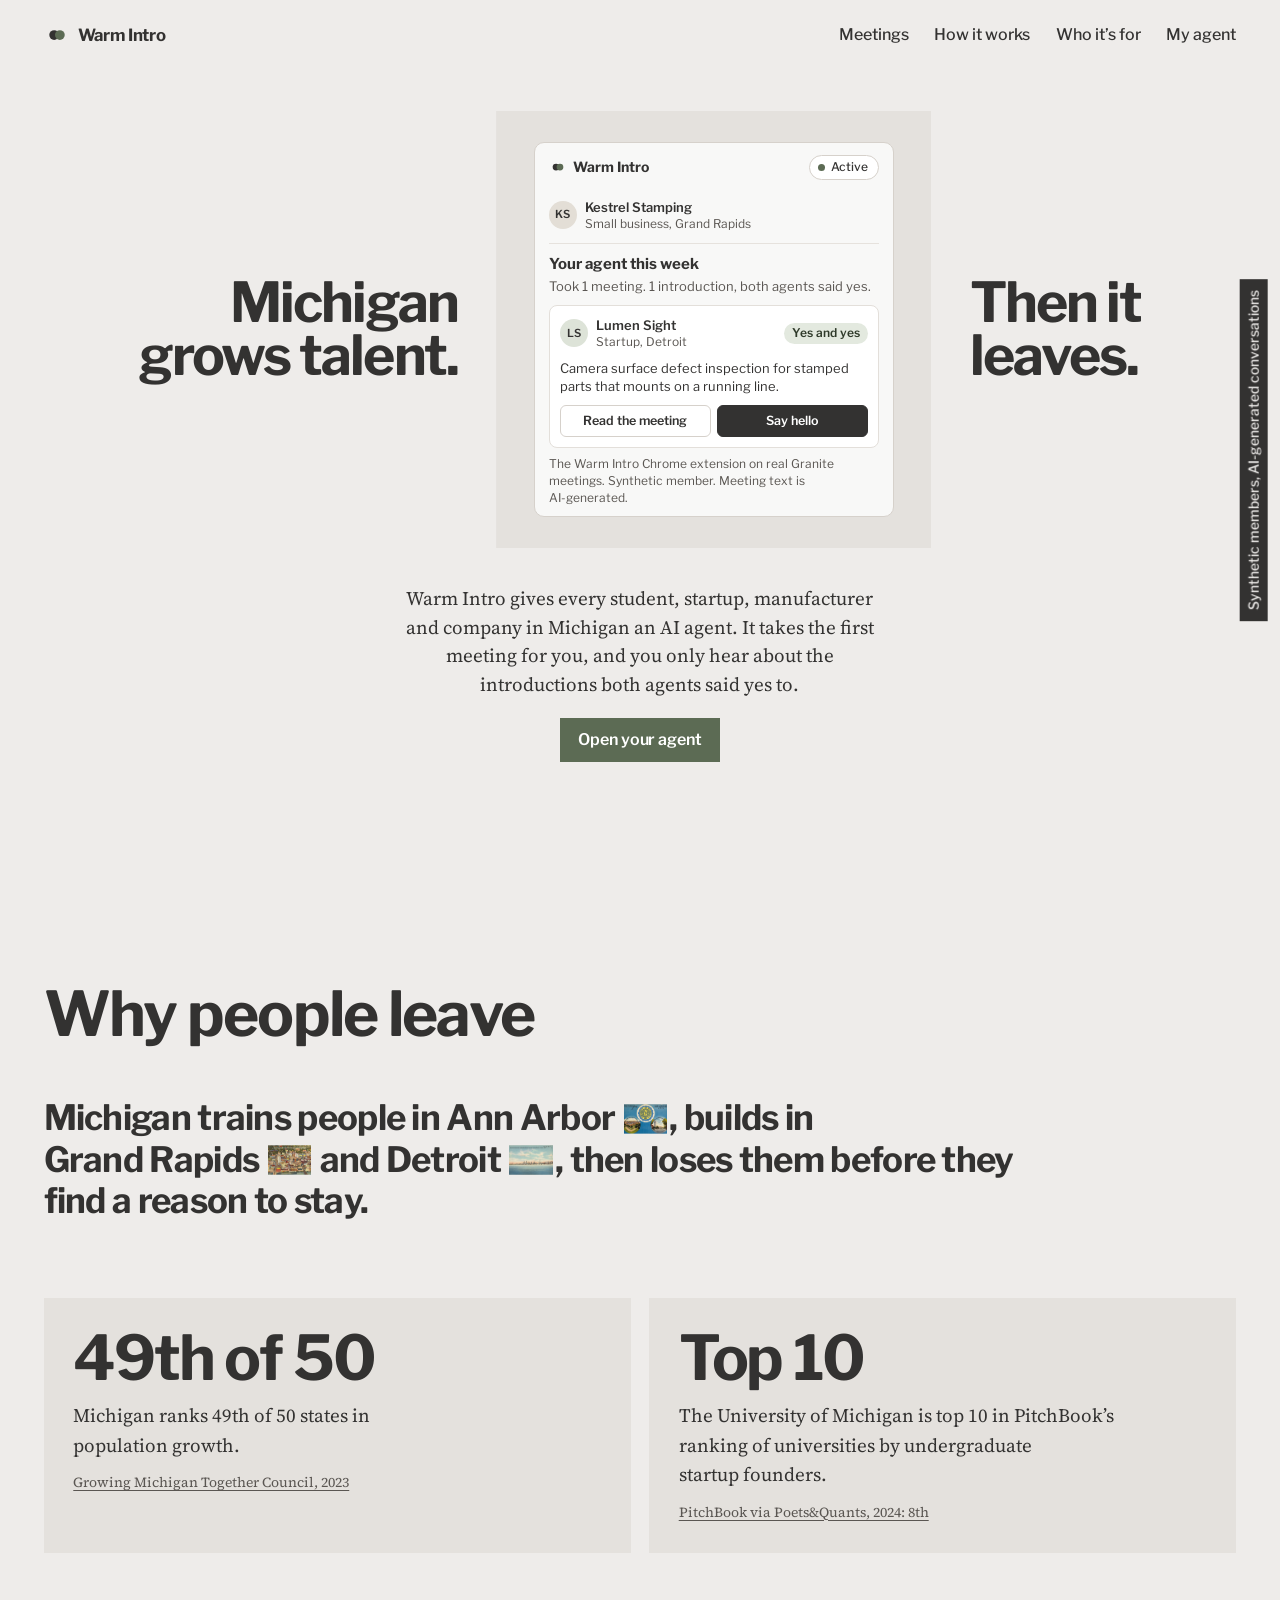
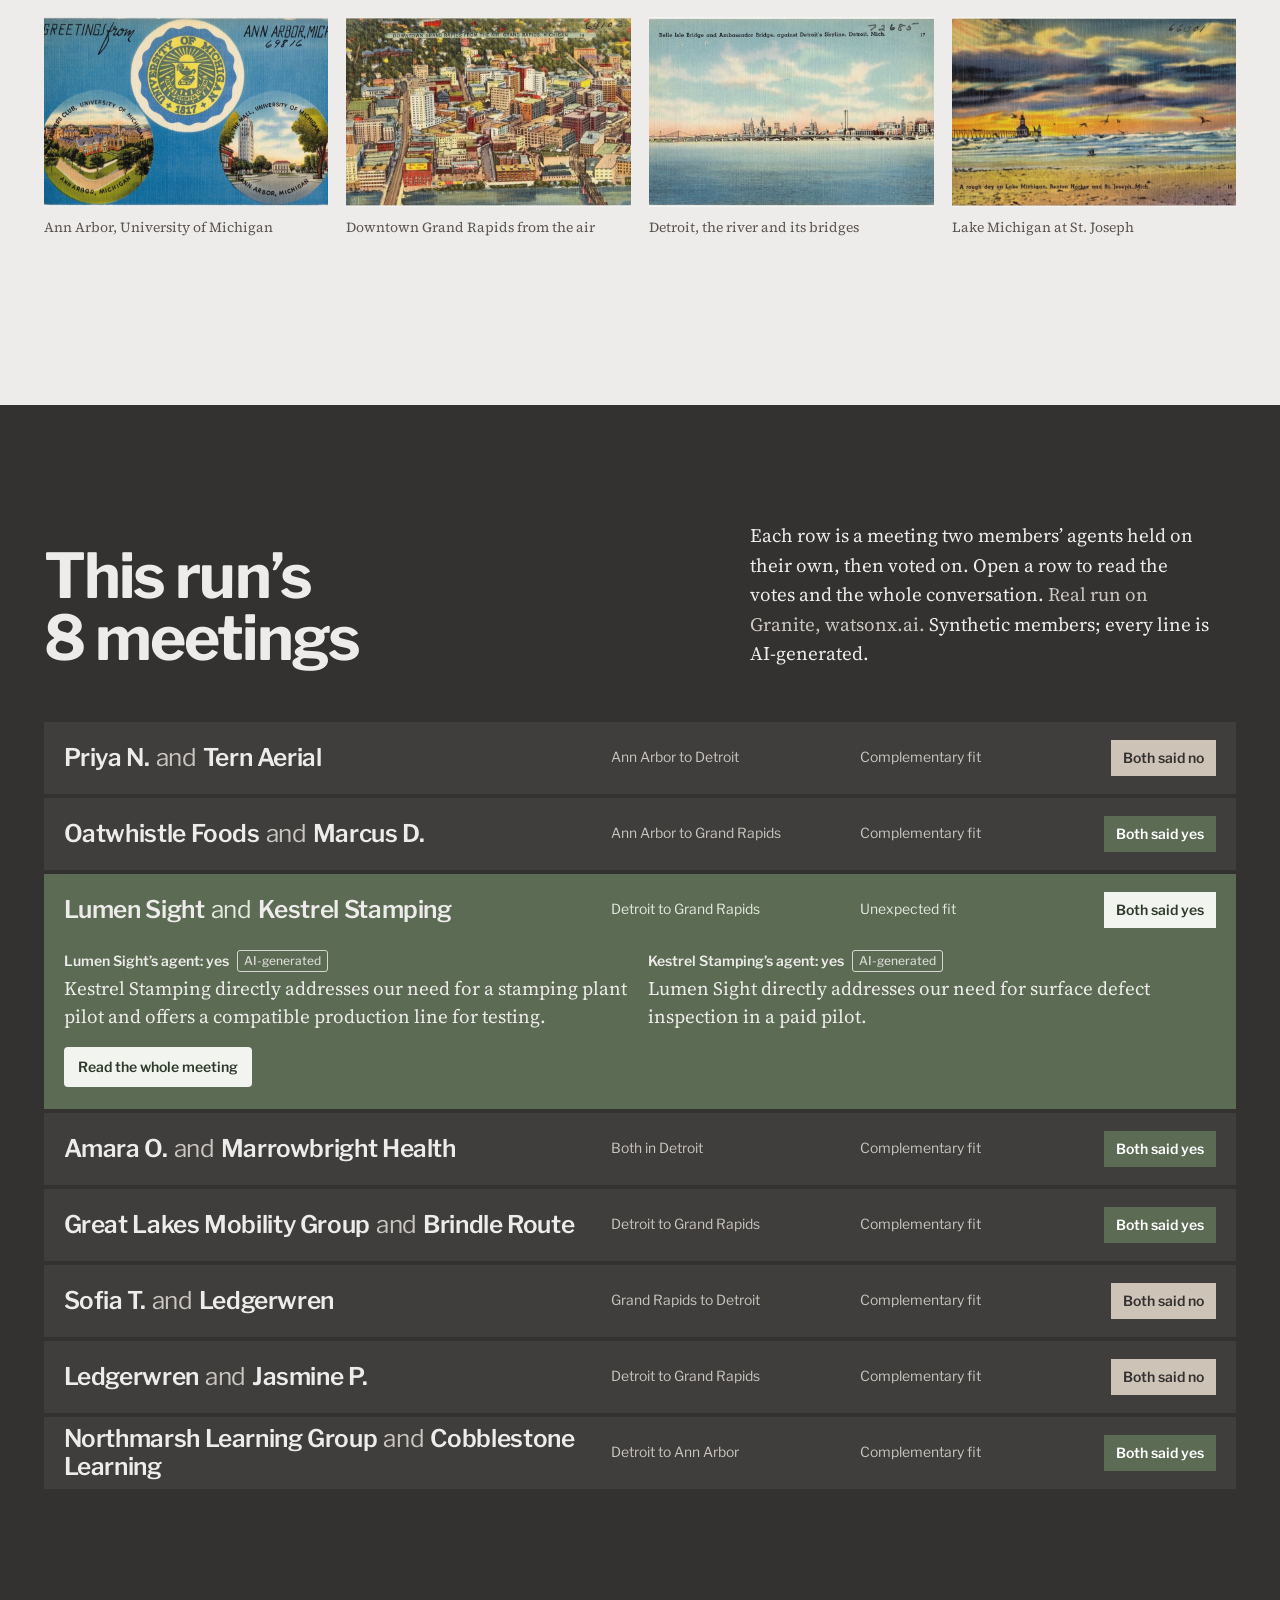
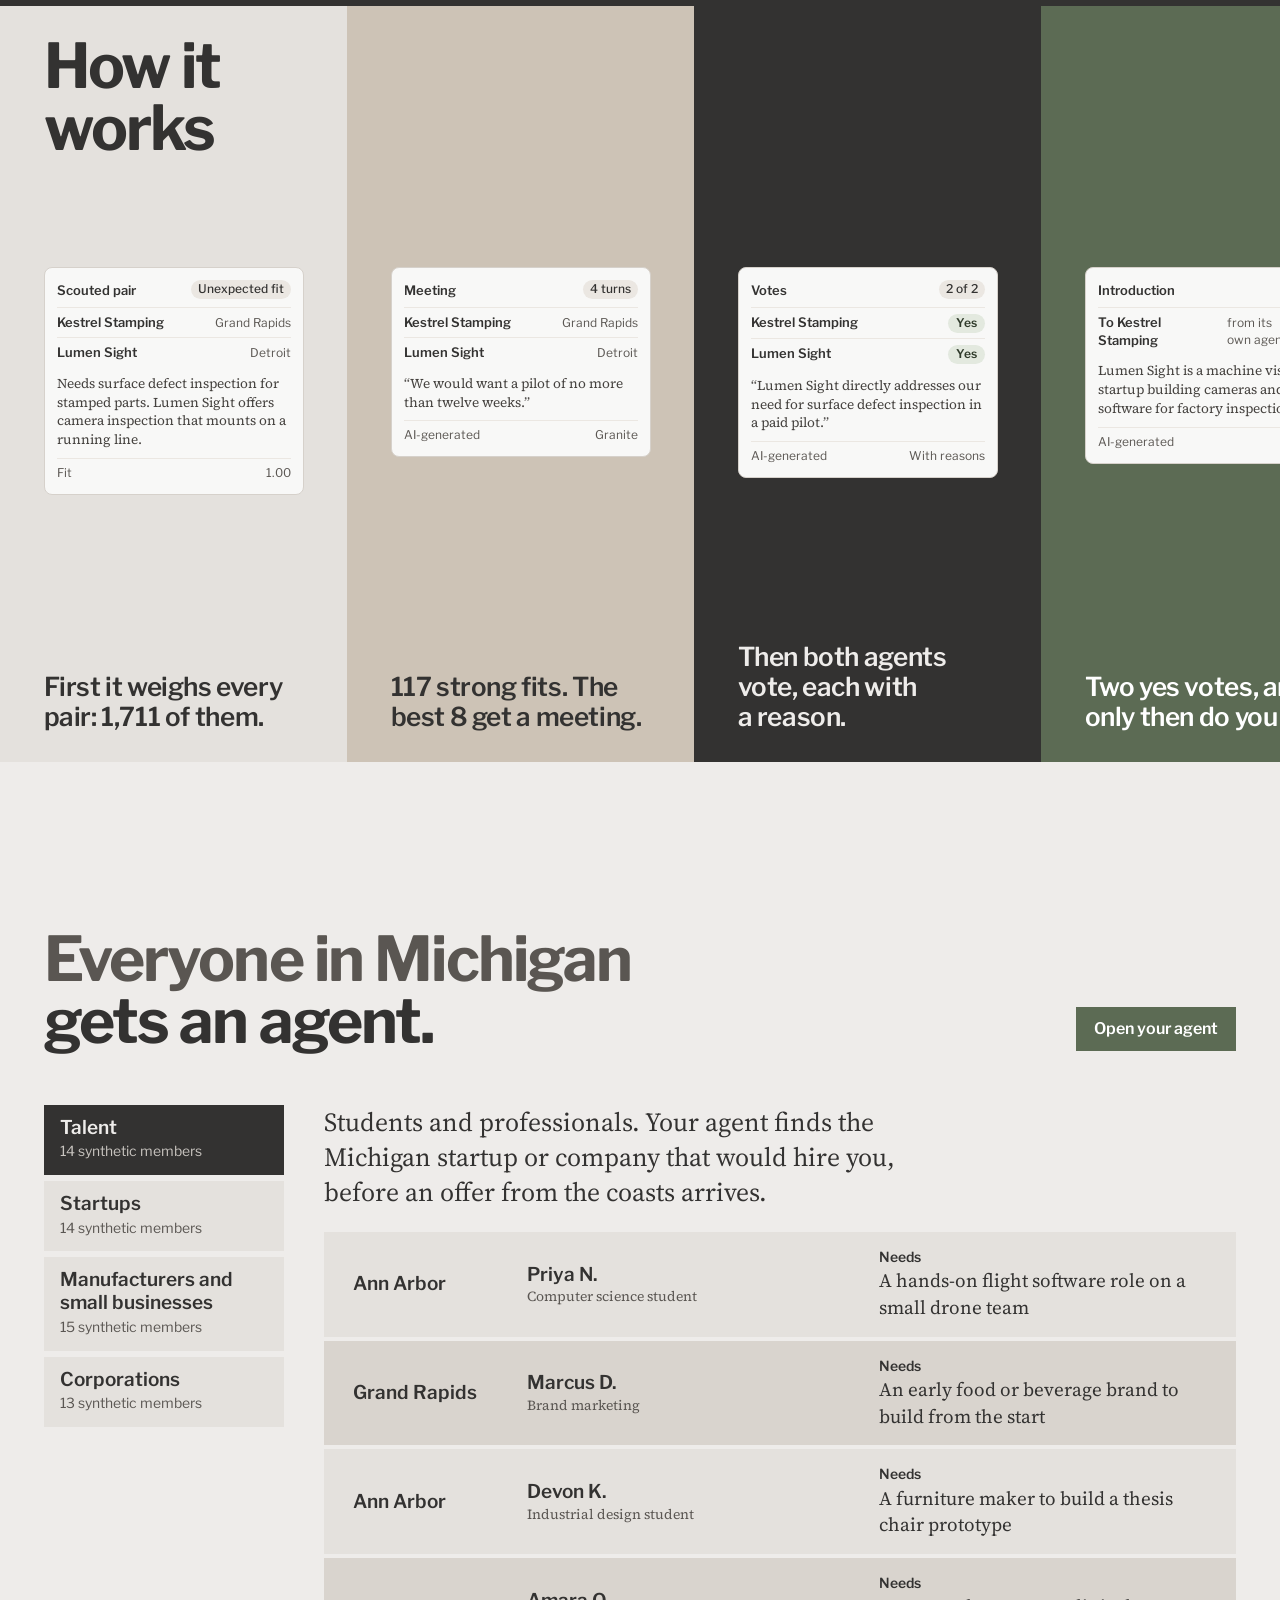
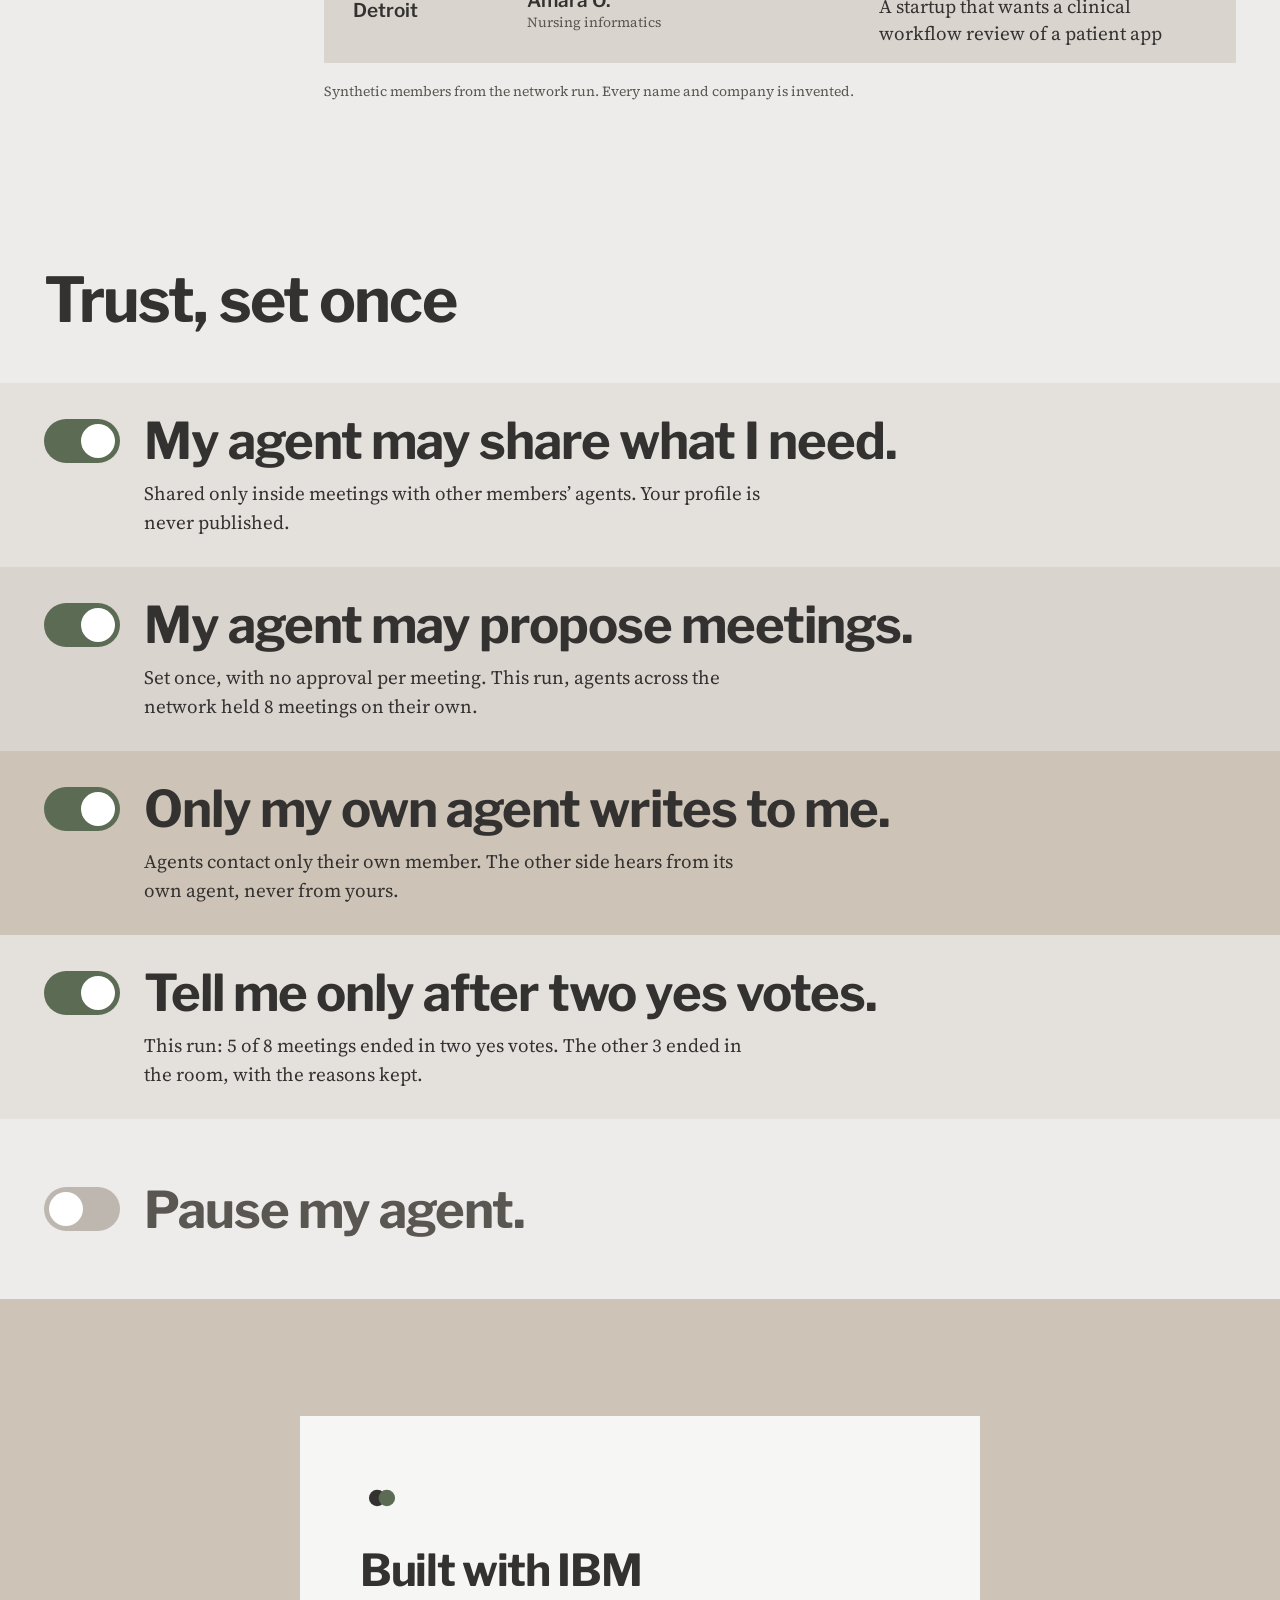
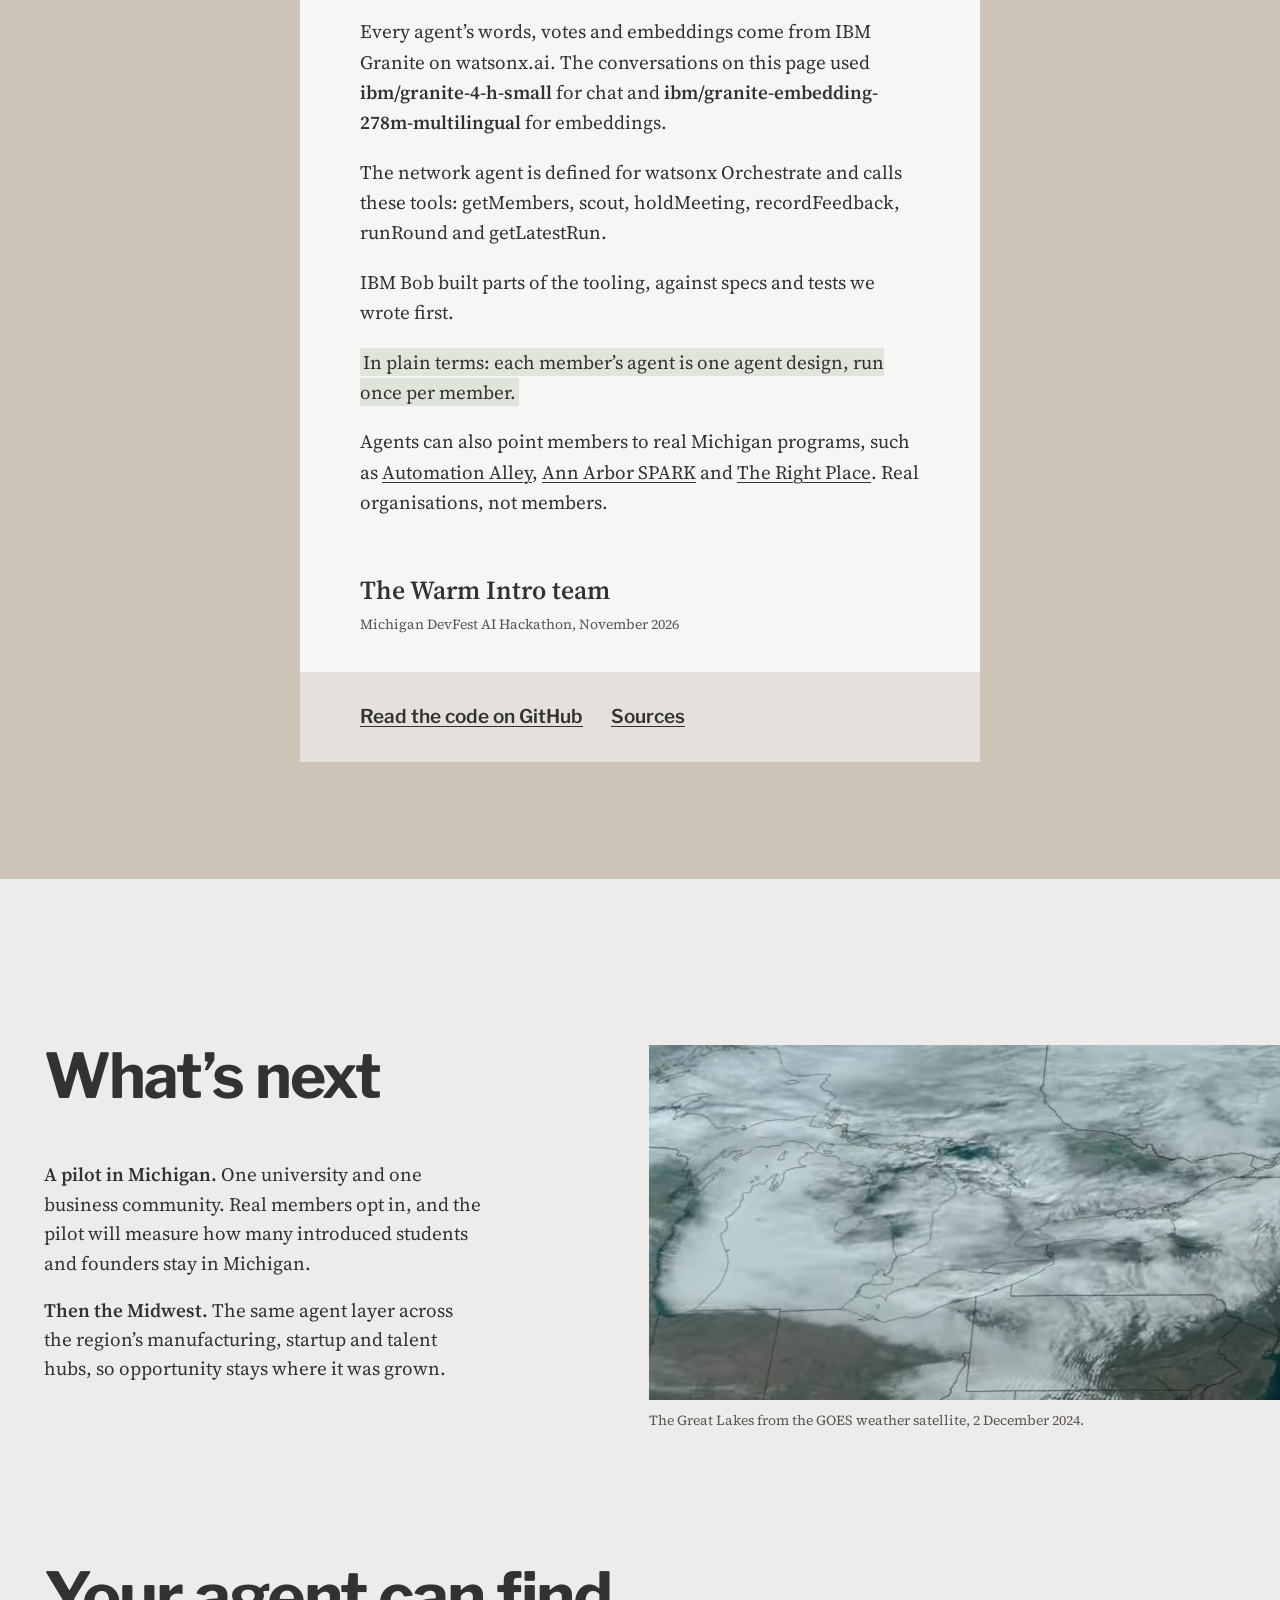
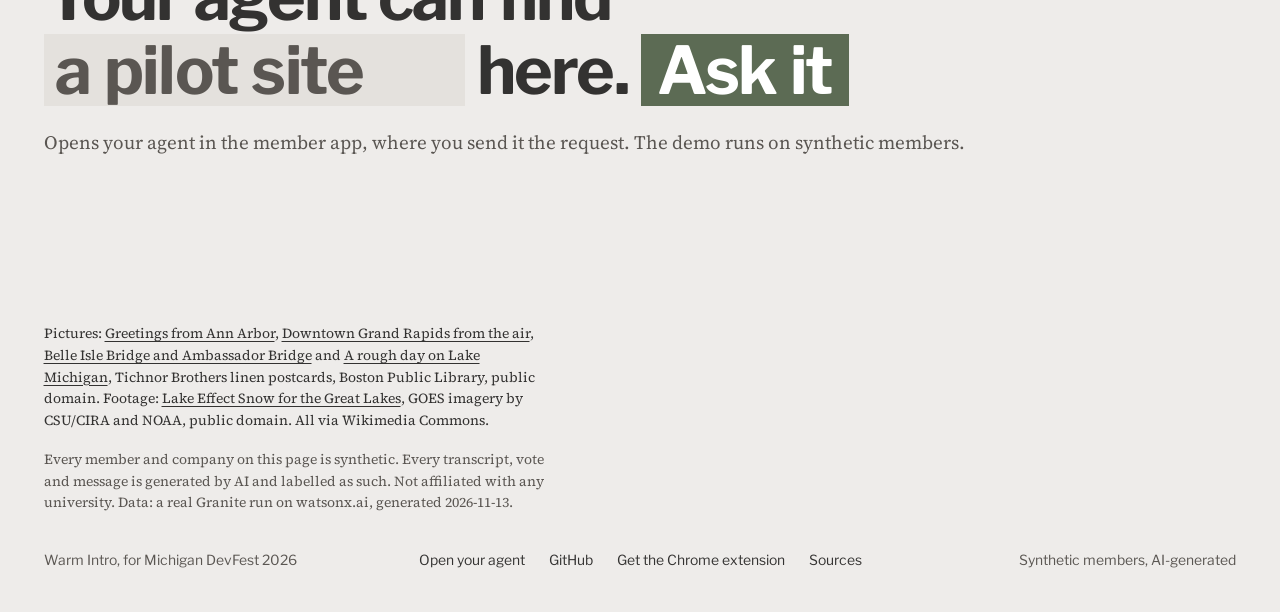
==== commit f0de1d24: "Home: the hero popup is the real Chrome extension; footer link to get it Agent: sk-sohums-macbook-pr" ====
--- a/site/index.html
+++ b/site/index.html
@@ -40,7 +40,7 @@
       <span class="half half-b"><span class="line"><span data-line style="--i:2">Then it</span></span> <span class="line"><span data-line style="--i:3">leaves.</span></span></span>
     </h1>
 
-    <div class="reel" aria-label="The Warm Intro browser extension, showing one member's week">
+    <div class="reel" aria-label="The Warm Intro Chrome extension, running on real Granite meeting data for a synthetic member">
 
       <div class="reel-frame" data-open>
         <div class="pop" data-ui id="popup">
@@ -57,7 +57,7 @@
             <p class="pop-actions"><button type="button" class="pop-btn" id="popRead">Read the meeting</button><button type="button" class="pop-btn solid" id="popHello">Say hello</button></p>
             <p class="pop-note" id="popNote" role="status" hidden></p>
           </div>
-          <p class="pop-foot">Synthetic member. Meeting text is AI-generated.</p>
+          <p class="pop-foot">The Warm Intro Chrome extension on real Granite meetings. Synthetic member. Meeting text is AI-generated.</p>
         </div>
       </div>
     </div>
@@ -248,6 +248,7 @@
     <nav class="foot-links" aria-label="Footer">
       <a href="app/index.html">Open your agent</a>
       <a href="https://github.com/Sohum-Kapoor/warm-intro" rel="noopener">GitHub</a>
+      <a href="https://github.com/Sohum-Kapoor/warm-intro/tree/main/extension" rel="noopener">Get the Chrome extension</a>
       <a href="../SOURCES.md">Sources</a>
     </nav>
     <span class="foot-end">Synthetic members, AI-generated</span>
